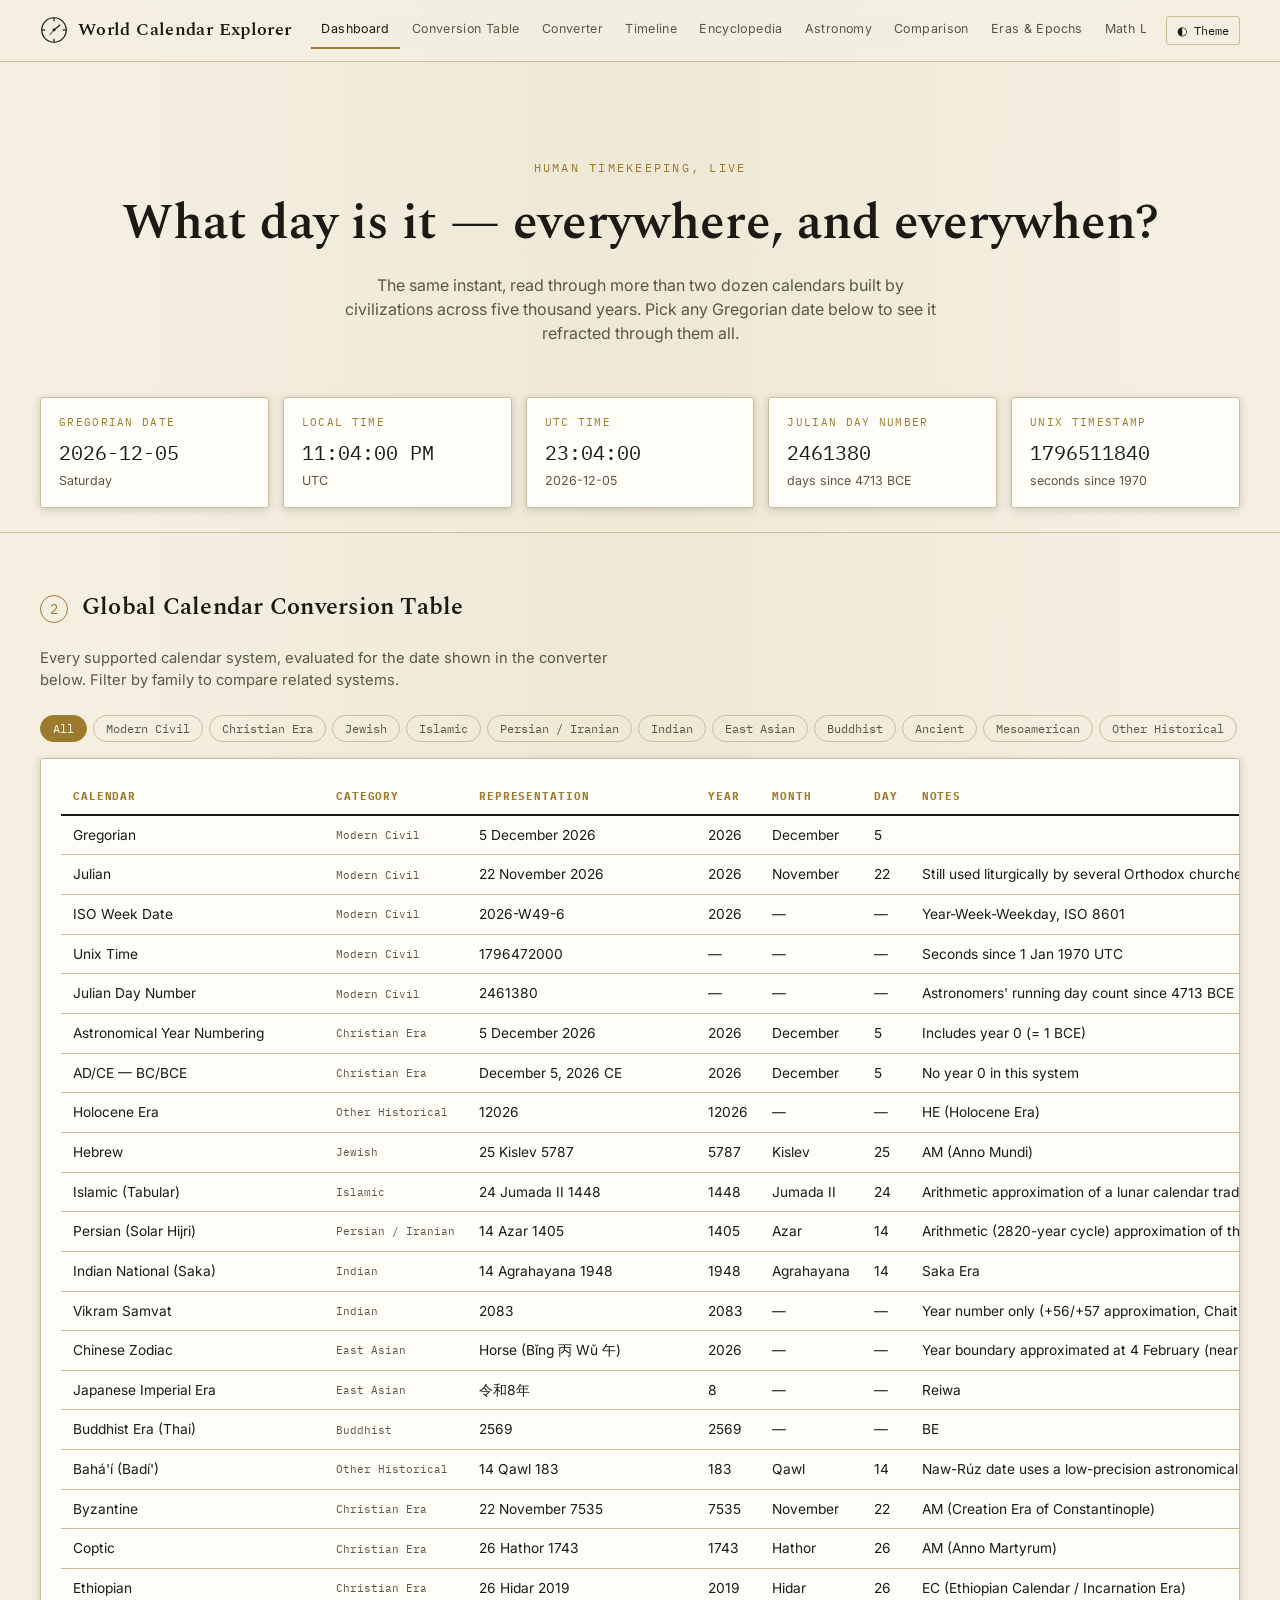
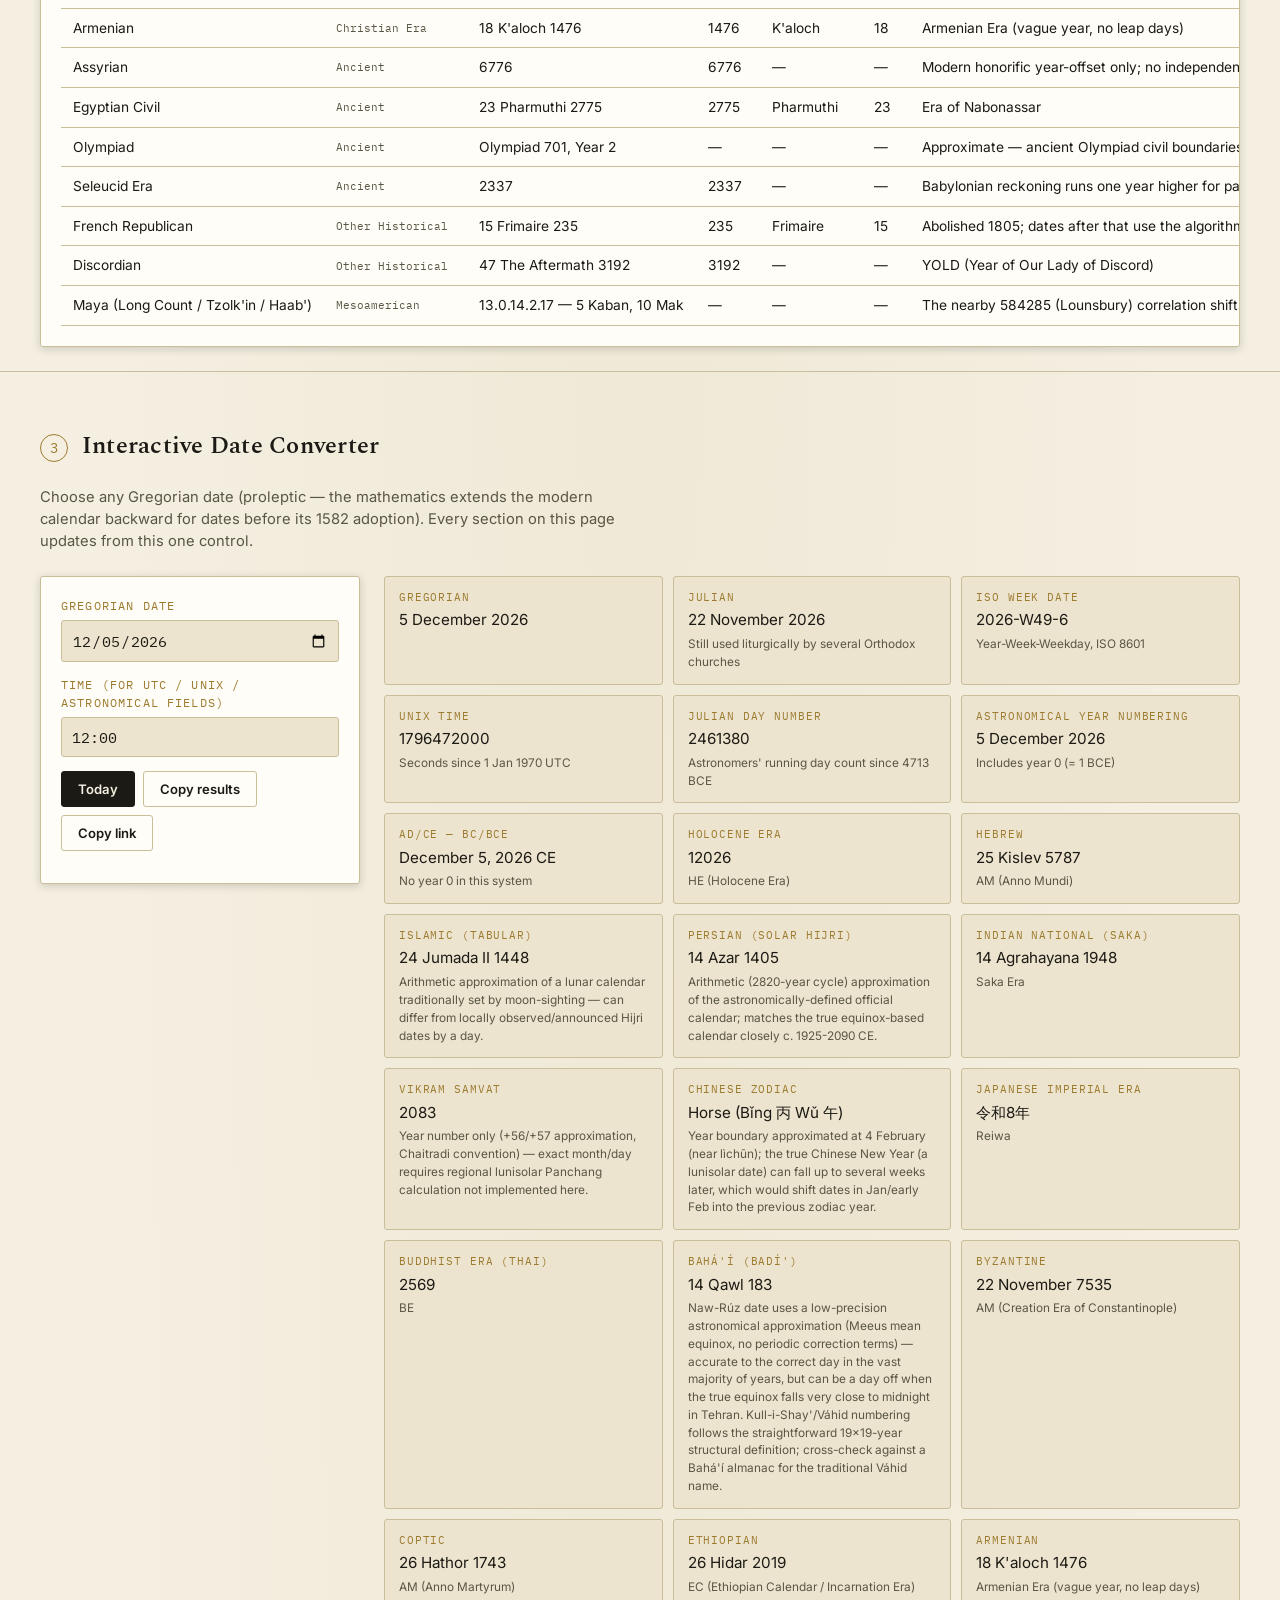
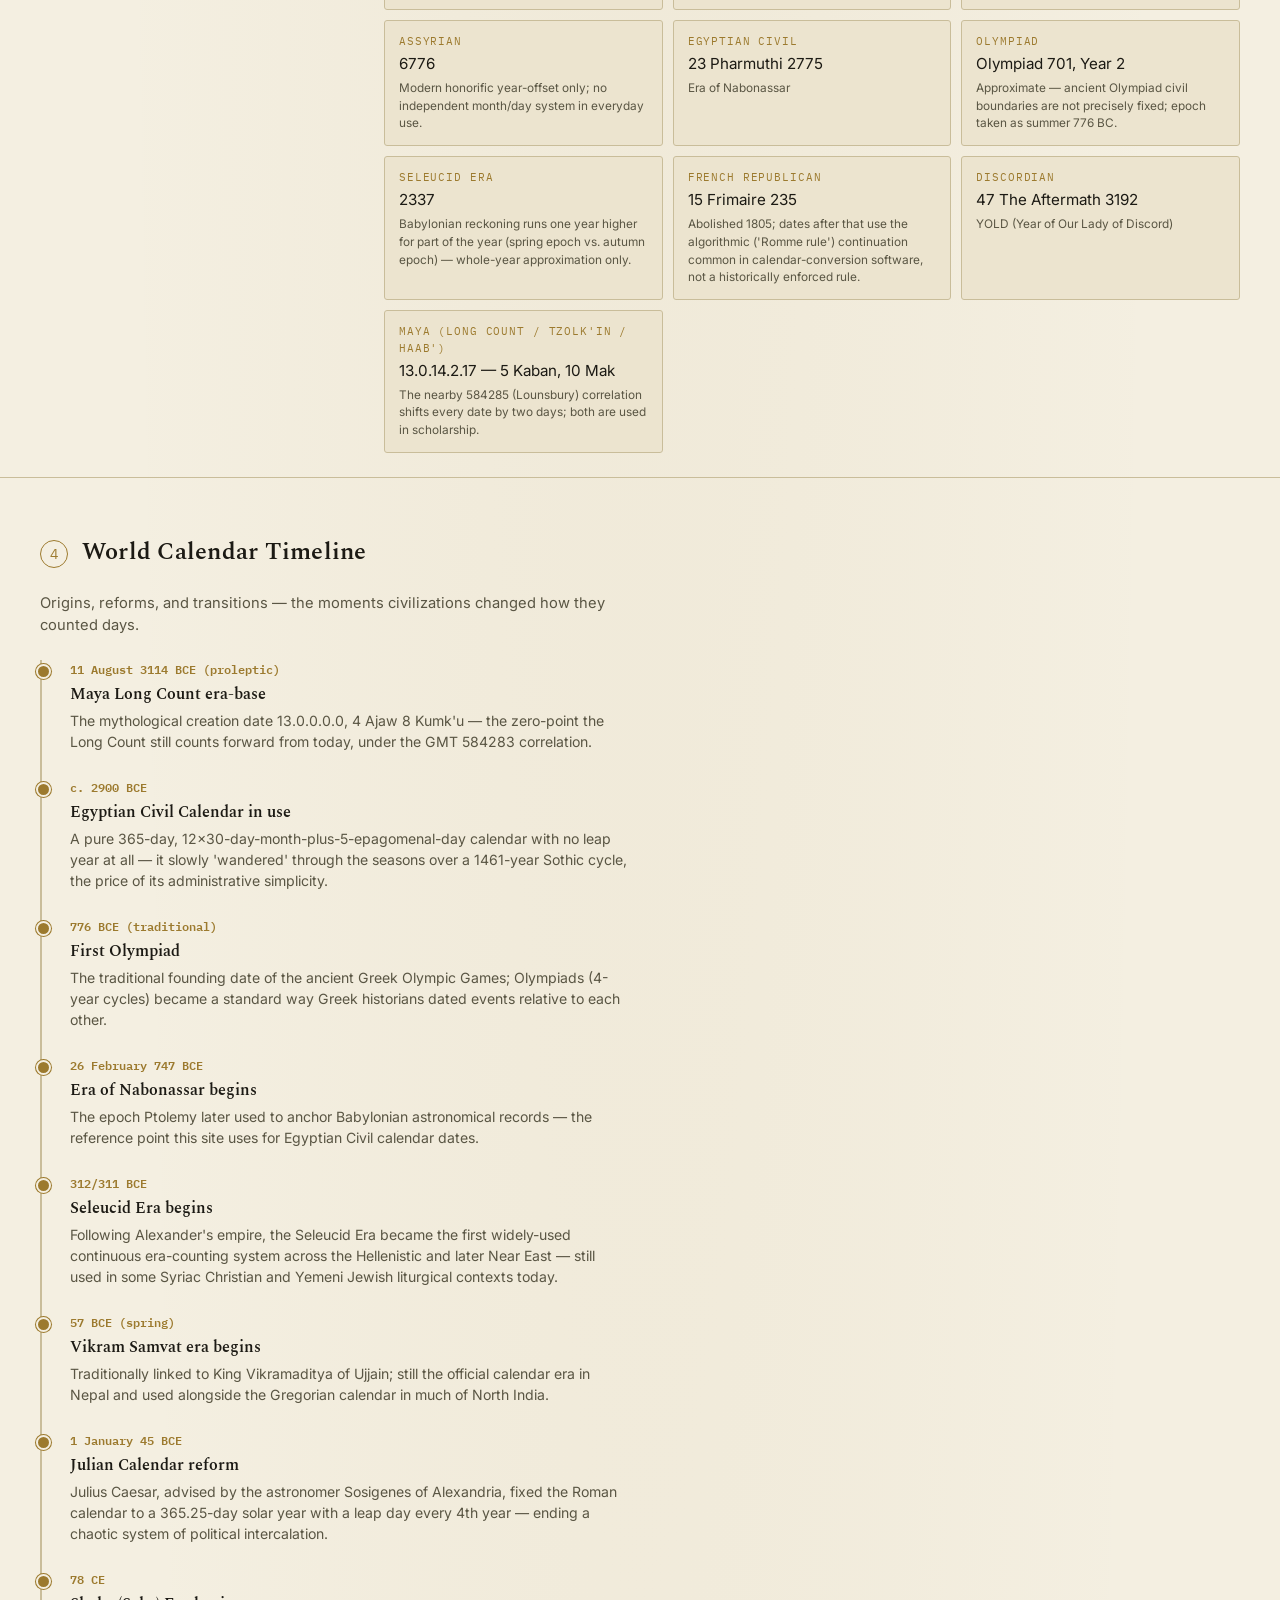
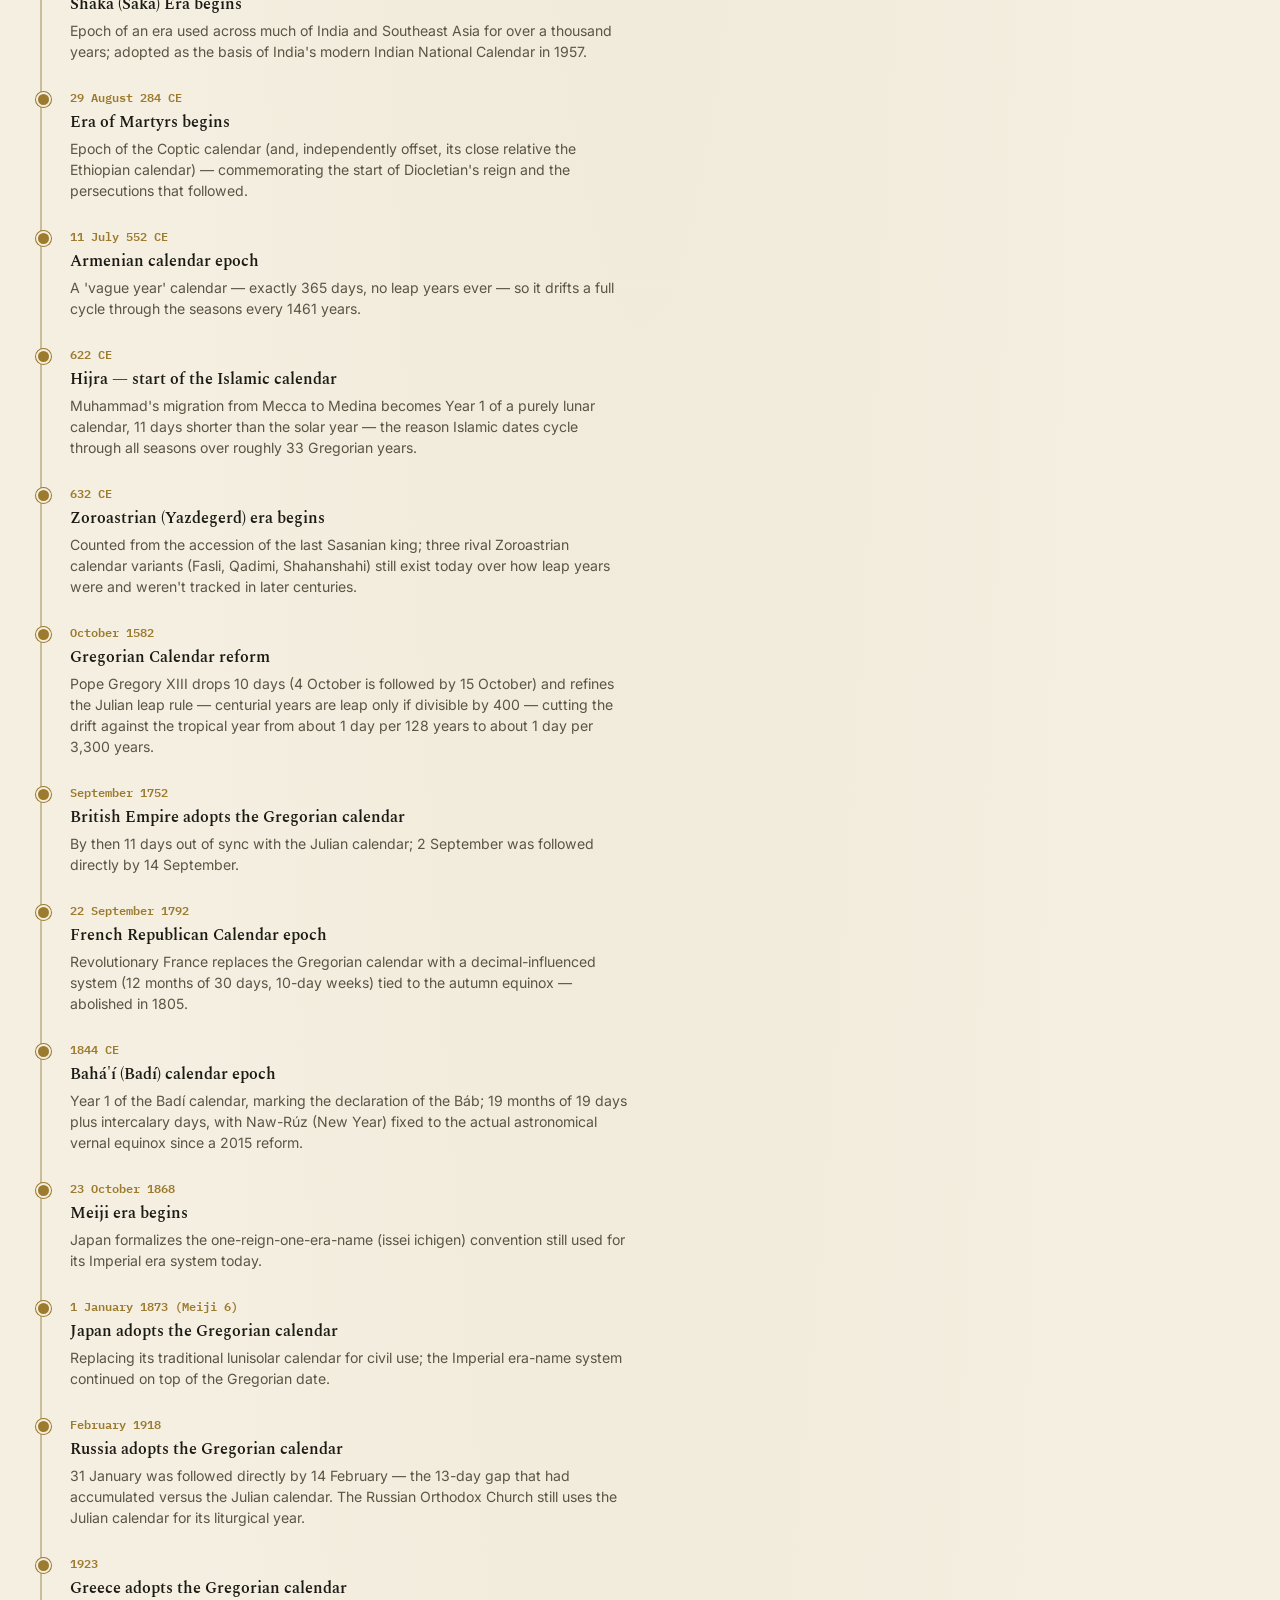
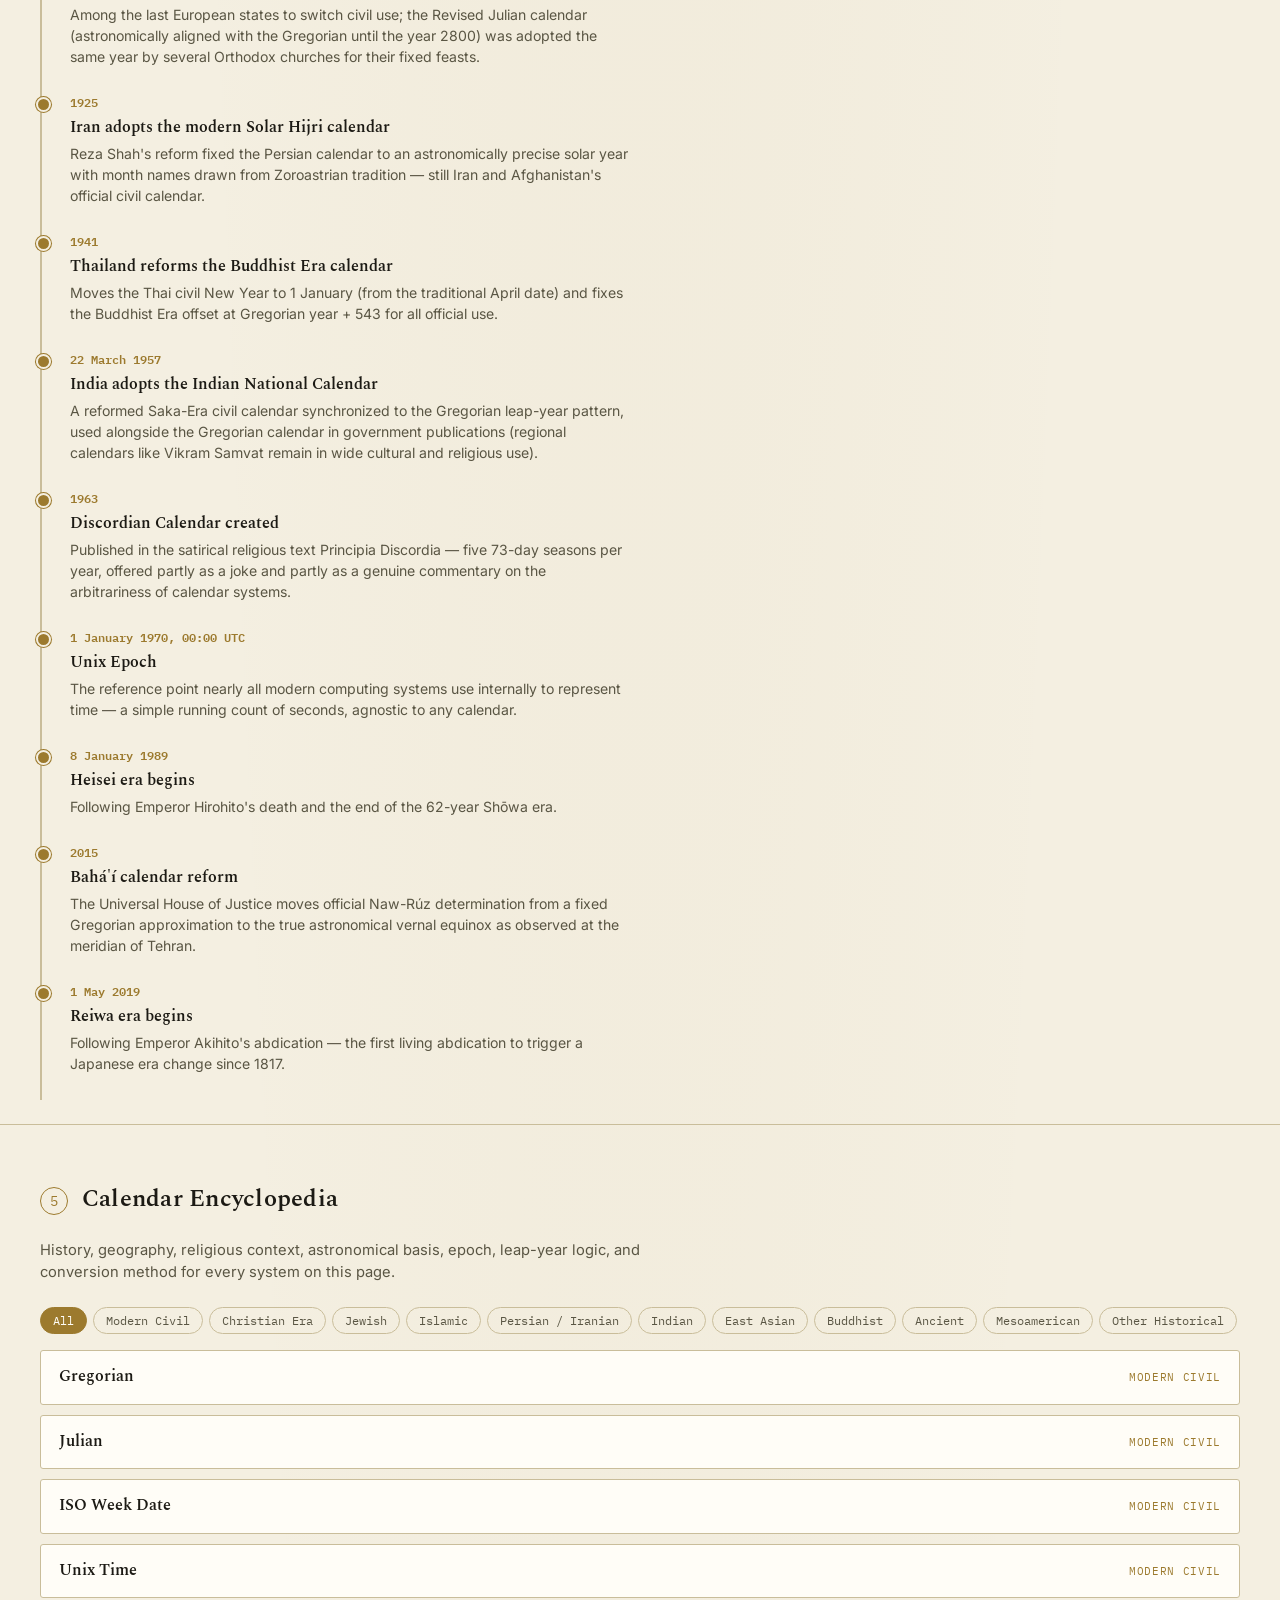
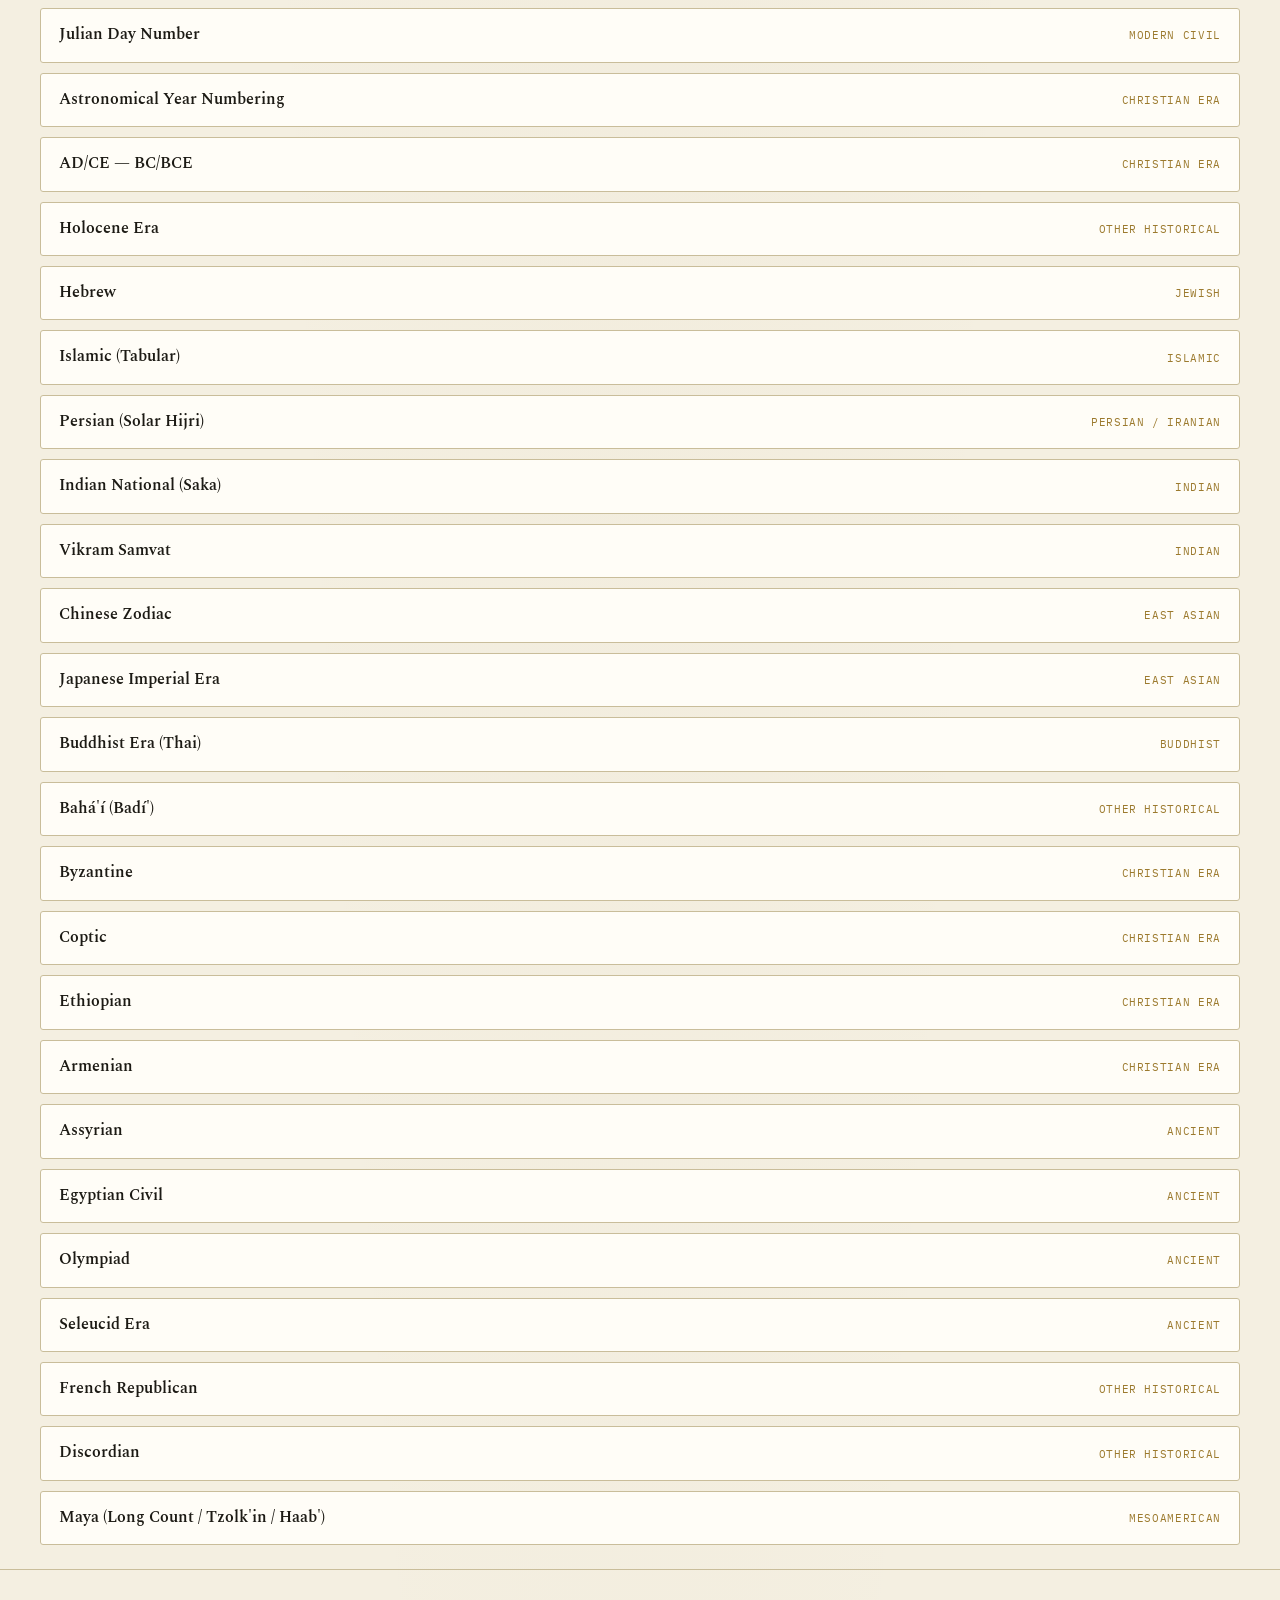
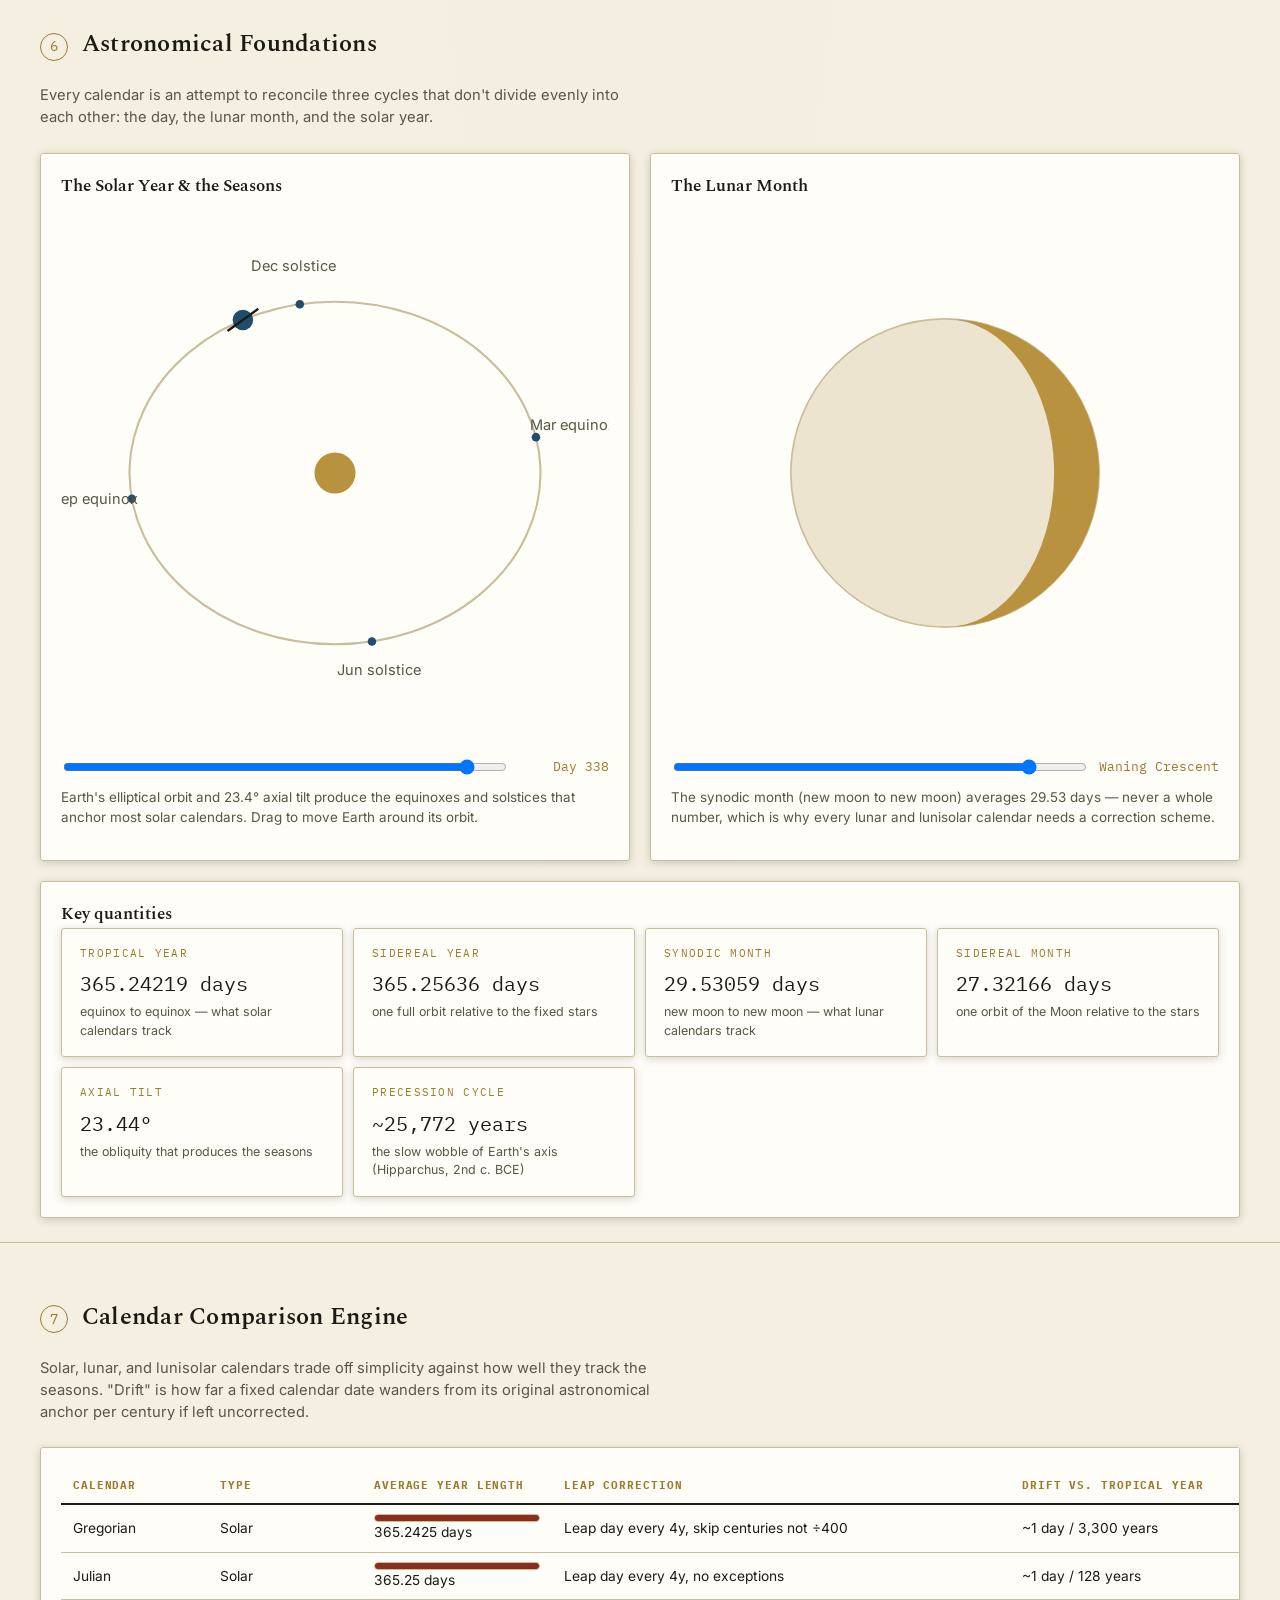
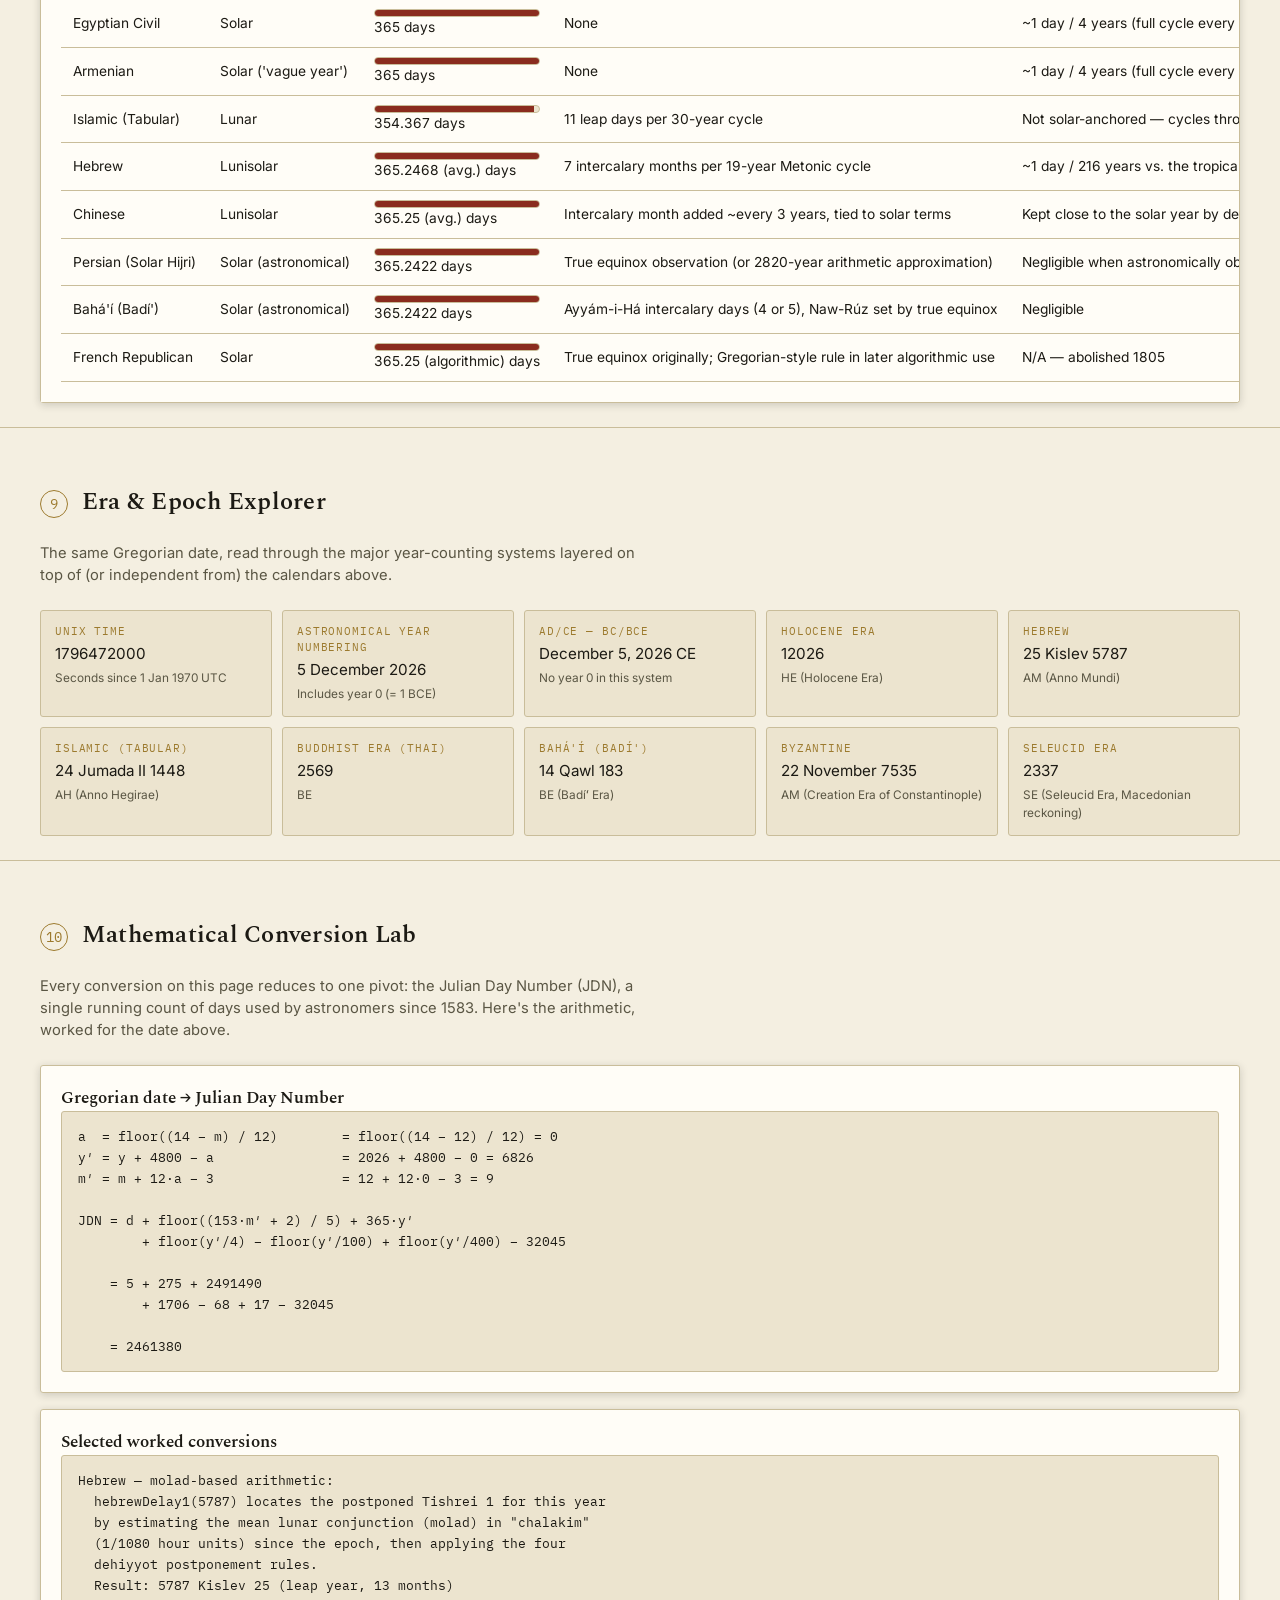
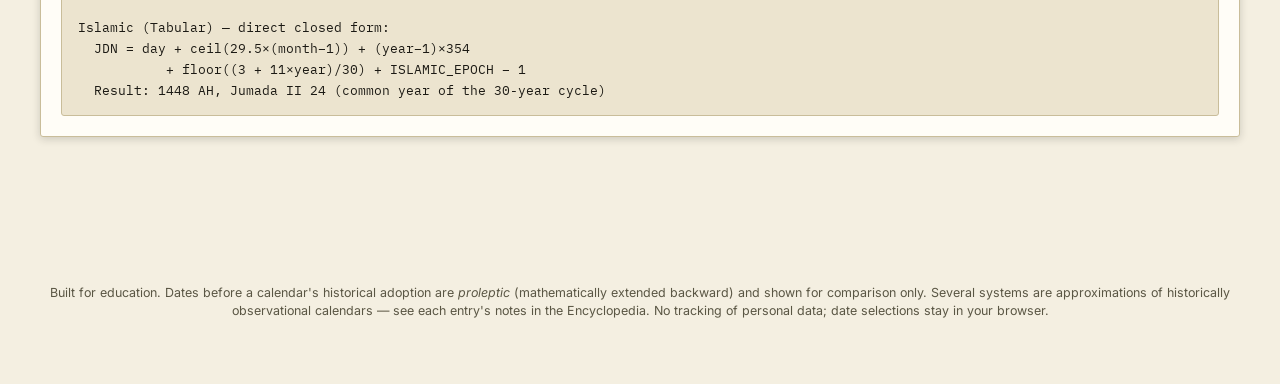
==== index.html @ ddfb177f "World Calendar Explorer: 28 calendars, real conversion math Interactive educational site converting " ====
<!DOCTYPE html>
<html lang="en">
<head>
<meta charset="UTF-8">
<meta name="viewport" content="width=device-width, initial-scale=1.0">
<title>World Calendar Explorer</title>
<meta name="description" content="An interactive museum of human timekeeping — convert any Gregorian date into dozens of historically documented calendar systems, explore their astronomical foundations, and see how civilizations have measured time.">
<link rel="preconnect" href="https://fonts.googleapis.com">
<link rel="preconnect" href="https://fonts.gstatic.com" crossorigin>
<link href="https://fonts.googleapis.com/css2?family=IBM+Plex+Mono:wght@400;500;600&family=Inter:wght@400;500;600&family=Spectral:wght@500;600;700&display=swap" rel="stylesheet">
<link rel="stylesheet" href="style.css">
<script defer src="https://static.cloudflareinsights.com/beacon.min.js" data-cf-beacon='{"token": "bba4e16a7d9b4d9985eda0cda2624e60"}'></script>
</head>
<body>

<div class="topbar">
  <div class="topbar-inner">
    <a href="#dashboard" class="brand">
      <svg class="glyph" viewBox="0 0 32 32" aria-hidden="true">
        <circle cx="16" cy="16" r="14" fill="none" stroke="currentColor" stroke-width="1.4"/>
        <circle cx="16" cy="16" r="1.6" fill="currentColor"/>
        <line x1="16" y1="2" x2="16" y2="6" stroke="currentColor" stroke-width="1.4"/>
        <line x1="16" y1="26" x2="16" y2="30" stroke="currentColor" stroke-width="1.4"/>
        <line x1="2" y1="16" x2="6" y2="16" stroke="currentColor" stroke-width="1.4"/>
        <line x1="26" y1="16" x2="30" y2="16" stroke="currentColor" stroke-width="1.4"/>
        <path d="M16 16 L23 10" stroke="currentColor" stroke-width="1.4"/>
        <path d="M16 16 L11 22" stroke="currentColor" stroke-width="1"/>
      </svg>
      World Calendar Explorer
    </a>
    <nav class="section-nav" id="sectionNav">
      <a href="#dashboard">Dashboard</a>
      <a href="#table">Conversion Table</a>
      <a href="#converter">Converter</a>
      <a href="#timeline">Timeline</a>
      <a href="#encyclopedia">Encyclopedia</a>
      <a href="#astronomy">Astronomy</a>
      <a href="#comparison">Comparison</a>
      <a href="#eras">Eras &amp; Epochs</a>
      <a href="#mathlab">Math Lab</a>
    </nav>
    <button class="theme-toggle" id="themeToggle" type="button" aria-label="Toggle dark/light theme">◐ Theme</button>
  </div>
</div>

<main>

  <!-- 1. DASHBOARD -->
  <section id="dashboard">
    <div class="wrap">
      <div class="hero">
        <div class="eyebrow">Human Timekeeping, Live</div>
        <h1>What day is it — everywhere, and everywhen?</h1>
        <p>The same instant, read through more than two dozen calendars built by civilizations across five thousand years. Pick any Gregorian date below to see it refracted through them all.</p>
      </div>
      <div class="dash-grid" id="dashGrid"></div>
    </div>
  </section>

  <!-- 2. GLOBAL CONVERSION TABLE -->
  <section id="table">
    <div class="wrap">
      <div class="section-head"><span class="section-num">2</span><h2>Global Calendar Conversion Table</h2></div>
      <p class="section-sub">Every supported calendar system, evaluated for the date shown in the converter below. Filter by family to compare related systems.</p>
      <div class="chip-row" id="tableFilters"></div>
      <div class="panel table-scroll">
        <table class="calendar-table" id="conversionTable">
          <thead>
            <tr><th>Calendar</th><th>Category</th><th>Representation</th><th>Year</th><th>Month</th><th>Day</th><th>Notes</th></tr>
          </thead>
          <tbody></tbody>
        </table>
      </div>
    </div>
  </section>

  <!-- 3. INTERACTIVE CONVERTER -->
  <section id="converter">
    <div class="wrap">
      <div class="section-head"><span class="section-num">3</span><h2>Interactive Date Converter</h2></div>
      <p class="section-sub">Choose any Gregorian date (proleptic — the mathematics extends the modern calendar backward for dates before its 1582 adoption). Every section on this page updates from this one control.</p>
      <div class="converter">
        <div class="converter-input panel">
          <label for="dateInput">Gregorian date</label>
          <input type="date" id="dateInput">
          <label for="timeInput">Time (for UTC / Unix / astronomical fields)</label>
          <input type="text" id="timeInput" placeholder="HH:MM" value="12:00">
          <div class="btn-row">
            <button class="btn" id="todayBtn" type="button">Today</button>
            <button class="btn secondary" id="copyBtn" type="button">Copy results</button>
            <button class="btn secondary" id="shareBtn" type="button">Copy link</button>
          </div>
          <p class="small" id="copyStatus" aria-live="polite"></p>
        </div>
        <div class="result-grid" id="converterResults"></div>
      </div>
    </div>
  </section>

  <!-- 4. TIMELINE -->
  <section id="timeline">
    <div class="wrap">
      <div class="section-head"><span class="section-num">4</span><h2>World Calendar Timeline</h2></div>
      <p class="section-sub">Origins, reforms, and transitions — the moments civilizations changed how they counted days.</p>
      <div class="timeline" id="timelineList"></div>
    </div>
  </section>

  <!-- 5. ENCYCLOPEDIA -->
  <section id="encyclopedia">
    <div class="wrap">
      <div class="section-head"><span class="section-num">5</span><h2>Calendar Encyclopedia</h2></div>
      <p class="section-sub">History, geography, religious context, astronomical basis, epoch, leap-year logic, and conversion method for every system on this page.</p>
      <div class="chip-row" id="encycloFilters"></div>
      <div class="encyclopedia-list" id="encyclopediaList"></div>
    </div>
  </section>

  <!-- 6. ASTRONOMICAL FOUNDATIONS -->
  <section id="astronomy">
    <div class="wrap">
      <div class="section-head"><span class="section-num">6</span><h2>Astronomical Foundations</h2></div>
      <p class="section-sub">Every calendar is an attempt to reconcile three cycles that don't divide evenly into each other: the day, the lunar month, and the solar year.</p>
      <div class="astro-grid">
        <div class="astro-card panel">
          <h3>The Solar Year &amp; the Seasons</h3>
          <svg id="solarDiagram" viewBox="0 0 320 320"></svg>
          <div class="astro-controls">
            <input type="range" id="solarSlider" min="0" max="365" value="0">
            <span class="astro-readout" id="solarReadout">Day 0</span>
          </div>
          <p class="astro-caption">Earth's elliptical orbit and 23.4° axial tilt produce the equinoxes and solstices that anchor most solar calendars. Drag to move Earth around its orbit.</p>
        </div>
        <div class="astro-card panel">
          <h3>The Lunar Month</h3>
          <svg id="lunarDiagram" viewBox="0 0 320 320"></svg>
          <div class="astro-controls">
            <input type="range" id="lunarSlider" min="0" max="29.53" step="0.1" value="0">
            <span class="astro-readout" id="lunarReadout">Day 0.0</span>
          </div>
          <p class="astro-caption">The synodic month (new moon to new moon) averages 29.53 days — never a whole number, which is why every lunar and lunisolar calendar needs a correction scheme.</p>
        </div>
      </div>
      <div class="panel" style="margin-top:20px">
        <h3>Key quantities</h3>
        <div class="result-grid" id="astroFacts"></div>
      </div>
    </div>
  </section>

  <!-- 7. COMPARISON ENGINE -->
  <section id="comparison">
    <div class="wrap">
      <div class="section-head"><span class="section-num">7</span><h2>Calendar Comparison Engine</h2></div>
      <p class="section-sub">Solar, lunar, and lunisolar calendars trade off simplicity against how well they track the seasons. "Drift" is how far a fixed calendar date wanders from its original astronomical anchor per century if left uncorrected.</p>
      <div class="panel table-scroll">
        <table class="calendar-table" id="comparisonTable">
          <thead><tr><th>Calendar</th><th>Type</th><th>Average year length</th><th>Leap correction</th><th>Drift vs. tropical year</th></tr></thead>
          <tbody></tbody>
        </table>
      </div>
    </div>
  </section>

  <!-- 9. ERA / EPOCH EXPLORER -->
  <section id="eras">
    <div class="wrap">
      <div class="section-head"><span class="section-num">9</span><h2>Era &amp; Epoch Explorer</h2></div>
      <p class="section-sub">The same Gregorian date, read through the major year-counting systems layered on top of (or independent from) the calendars above.</p>
      <div class="result-grid" id="eraResults"></div>
    </div>
  </section>

  <!-- 10. MATH LAB -->
  <section id="mathlab">
    <div class="wrap">
      <div class="section-head"><span class="section-num">10</span><h2>Mathematical Conversion Lab</h2></div>
      <p class="section-sub">Every conversion on this page reduces to one pivot: the Julian Day Number (JDN), a single running count of days used by astronomers since 1583. Here's the arithmetic, worked for the date above.</p>
      <div class="panel">
        <h3>Gregorian date → Julian Day Number</h3>
        <div class="formula-block" id="jdnFormula"></div>
      </div>
      <div class="panel" style="margin-top:16px">
        <h3>Selected worked conversions</h3>
        <div class="formula-block" id="workedFormulas"></div>
      </div>
    </div>
  </section>

</main>

<footer>
  <p>Built for education. Dates before a calendar's historical adoption are <em>proleptic</em> (mathematically extended backward) and shown for comparison only. Several systems are approximations of historically observational calendars — see each entry's notes in the Encyclopedia. No tracking of personal data; date selections stay in your browser.</p>
</footer>

<script src="js/core.js"></script>
<script src="js/calendars/ancient.js"></script>
<script src="js/calendars/asian.js"></script>
<script src="js/calendars/abrahamic.js"></script>
<script src="js/calendars/maya.js"></script>
<script src="js/data/encyclopedia.js"></script>
<script src="js/data/timeline.js"></script>
<script src="js/registry.js"></script>
<script src="js/astronomy.js"></script>
<script src="js/app.js"></script>
</body>
</html>
---- style.css ----
/* ============================================================
   World Calendar Explorer — design system.
   Reference: observatory instruments, antique scientific atlases,
   mechanical clocks, NASA/Smithsonian exhibit design. Two themes:
   "Observatory" (dark) and "Atlas" (light parchment).
   ============================================================ */
:root {
  --ink: #1c1a14;
  --ink-dim: #5a5644;
  --paper: #f4efe1;
  --paper-alt: #ece4cf;
  --panel: #fffdf7;
  --line: #c9bd9a;
  --line-strong: #1c1a14;
  --brass: #9c7a2e;
  --brass-bright: #b8923f;
  --accent: #8a2c1e;
  --accent-2: #1f4d6b;
  --good: #3a6b35;
  --shadow: rgba(28, 26, 20, 0.18);

  --font-display: "Spectral", Georgia, serif;
  --font-body: "Inter", -apple-system, sans-serif;
  --font-mono: "IBM Plex Mono", monospace;

  --radius: 3px;
  --max-width: 1240px;
}

:root[data-theme="dark"] {
  --ink: #ece4cf;
  --ink-dim: #a99f80;
  --paper: #14171f;
  --paper-alt: #1b1f29;
  --panel: #1a1e27;
  --line: #333a49;
  --line-strong: #ece4cf;
  --brass: #c9a24b;
  --brass-bright: #e6c878;
  --accent: #d16a52;
  --accent-2: #6fa8c9;
  --good: #7bbf72;
  --shadow: rgba(0, 0, 0, 0.5);
}

@media (prefers-color-scheme: dark) {
  :root:not([data-theme="light"]) {
    --ink: #ece4cf;
    --ink-dim: #a99f80;
    --paper: #14171f;
    --paper-alt: #1b1f29;
    --panel: #1a1e27;
    --line: #333a49;
    --line-strong: #ece4cf;
    --brass: #c9a24b;
    --brass-bright: #e6c878;
    --accent: #d16a52;
    --accent-2: #6fa8c9;
    --good: #7bbf72;
    --shadow: rgba(0, 0, 0, 0.5);
  }
}

* { box-sizing: border-box; }

html { scroll-behavior: smooth; }

body {
  margin: 0;
  background: var(--paper);
  background-image:
    radial-gradient(ellipse at top, color-mix(in srgb, var(--brass) 6%, transparent), transparent 60%);
  color: var(--ink);
  font-family: var(--font-body);
  line-height: 1.5;
  transition: background 0.2s ease, color 0.2s ease;
}

.wrap {
  max-width: var(--max-width);
  margin: 0 auto;
  padding: 0 20px;
}

/* ---------- Top bar ---------- */
.topbar {
  position: sticky;
  top: 0;
  z-index: 50;
  background: color-mix(in srgb, var(--paper) 92%, transparent);
  backdrop-filter: blur(6px);
  border-bottom: 1px solid var(--line);
}

.topbar-inner {
  display: flex;
  align-items: center;
  gap: 20px;
  padding: 12px 20px;
  max-width: var(--max-width);
  margin: 0 auto;
}

.brand {
  display: flex;
  align-items: center;
  gap: 10px;
  font-family: var(--font-display);
  font-size: 1.15rem;
  font-weight: 600;
  letter-spacing: 0.02em;
  color: var(--ink);
  text-decoration: none;
  white-space: nowrap;
}

.brand .glyph {
  width: 28px;
  height: 28px;
  flex-shrink: 0;
}

.section-nav {
  display: flex;
  gap: 2px;
  overflow-x: auto;
  scrollbar-width: none;
  flex: 1;
}
.section-nav::-webkit-scrollbar { display: none; }

.section-nav a {
  color: var(--ink-dim);
  text-decoration: none;
  font-size: 0.78rem;
  letter-spacing: 0.03em;
  padding: 8px 10px;
  white-space: nowrap;
  border-bottom: 2px solid transparent;
  transition: color 0.15s ease, border-color 0.15s ease;
}
.section-nav a:hover,
.section-nav a.active {
  color: var(--ink);
  border-color: var(--brass);
}

.theme-toggle {
  background: transparent;
  border: 1px solid var(--line);
  color: var(--ink);
  border-radius: var(--radius);
  padding: 6px 10px;
  font-family: var(--font-mono);
  font-size: 0.75rem;
  cursor: pointer;
  white-space: nowrap;
}
.theme-toggle:hover { border-color: var(--brass); }

/* ---------- Sections ---------- */
main { padding-bottom: 80px; }

section {
  padding: 56px 0 24px;
  border-bottom: 1px solid var(--line);
}
section:last-child { border-bottom: none; }

.section-head {
  display: flex;
  align-items: baseline;
  gap: 14px;
  margin-bottom: 22px;
}

.section-num {
  font-family: var(--font-mono);
  font-size: 0.85rem;
  color: var(--brass);
  border: 1px solid var(--brass);
  border-radius: 50%;
  width: 28px;
  height: 28px;
  display: flex;
  align-items: center;
  justify-content: center;
  flex-shrink: 0;
}

h1, h2, h3 {
  font-family: var(--font-display);
  font-weight: 600;
  margin: 0;
  color: var(--ink);
}

h1 { font-size: 2.1rem; }
h2 { font-size: 1.5rem; letter-spacing: 0.01em; }
h3 { font-size: 1.05rem; }

.section-sub {
  color: var(--ink-dim);
  font-size: 0.92rem;
  max-width: 68ch;
  margin: 0 0 24px;
}

/* ---------- Hero / dashboard ---------- */
.hero {
  padding: 40px 0 20px;
  text-align: center;
}
.hero .eyebrow {
  font-family: var(--font-mono);
  font-size: 0.78rem;
  letter-spacing: 0.18em;
  text-transform: uppercase;
  color: var(--brass);
  margin-bottom: 10px;
}
.hero h1 { font-size: clamp(2rem, 5vw, 3.1rem); }
.hero p { color: var(--ink-dim); max-width: 60ch; margin: 12px auto 0; }

.dash-grid {
  display: grid;
  grid-template-columns: repeat(auto-fit, minmax(190px, 1fr));
  gap: 14px;
  margin-top: 32px;
}

.dash-card {
  background: var(--panel);
  border: 1px solid var(--line);
  border-radius: var(--radius);
  padding: 16px 18px;
  box-shadow: 0 2px 8px var(--shadow);
}
.dash-card .label {
  font-family: var(--font-mono);
  font-size: 0.68rem;
  letter-spacing: 0.12em;
  text-transform: uppercase;
  color: var(--brass);
  margin-bottom: 8px;
}
.dash-card .value {
  font-family: var(--font-mono);
  font-size: 1.25rem;
  color: var(--ink);
  word-break: break-word;
}
.dash-card .sub {
  font-size: 0.78rem;
  color: var(--ink-dim);
  margin-top: 4px;
}

/* ---------- Card / panel ---------- */
.panel {
  background: var(--panel);
  border: 1px solid var(--line);
  border-radius: var(--radius);
  padding: 20px;
  box-shadow: 0 2px 8px var(--shadow);
}

/* ---------- Converter ---------- */
.converter {
  display: grid;
  grid-template-columns: minmax(220px, 320px) 1fr;
  gap: 24px;
  align-items: start;
}
@media (max-width: 760px) {
  .converter { grid-template-columns: 1fr; }
}

.converter-input label {
  display: block;
  font-family: var(--font-mono);
  font-size: 0.72rem;
  letter-spacing: 0.1em;
  text-transform: uppercase;
  color: var(--brass);
  margin: 14px 0 6px;
}
.converter-input label:first-child { margin-top: 0; }

.converter-input input[type="date"],
.converter-input input[type="text"] {
  width: 100%;
  background: var(--paper-alt);
  border: 1px solid var(--line);
  border-radius: var(--radius);
  color: var(--ink);
  padding: 9px 10px;
  font-family: var(--font-mono);
  font-size: 0.95rem;
}

.btn {
  background: var(--ink);
  color: var(--paper);
  border: 1px solid var(--ink);
  border-radius: var(--radius);
  padding: 9px 16px;
  font-family: var(--font-body);
  font-weight: 600;
  font-size: 0.82rem;
  cursor: pointer;
  transition: opacity 0.15s ease;
}
.btn:hover { opacity: 0.82; }
.btn.secondary {
  background: transparent;
  color: var(--ink);
  border-color: var(--line);
}
.btn-row { display: flex; gap: 8px; margin-top: 14px; flex-wrap: wrap; }

.result-grid {
  display: grid;
  grid-template-columns: repeat(auto-fill, minmax(230px, 1fr));
  gap: 10px;
}
.result-card {
  border: 1px solid var(--line);
  border-radius: var(--radius);
  padding: 12px 14px;
  background: var(--paper-alt);
}
.result-card .cal-name {
  font-family: var(--font-mono);
  font-size: 0.68rem;
  letter-spacing: 0.08em;
  text-transform: uppercase;
  color: var(--brass);
}
.result-card .cal-value {
  font-size: 0.95rem;
  margin-top: 4px;
  color: var(--ink);
}
.result-card .cal-note {
  font-size: 0.74rem;
  color: var(--ink-dim);
  margin-top: 4px;
}

/* ---------- Table ---------- */
.table-scroll { overflow-x: auto; }
table.calendar-table {
  width: 100%;
  border-collapse: collapse;
  font-size: 0.86rem;
}
table.calendar-table caption { display: none; }
table.calendar-table th,
table.calendar-table td {
  text-align: left;
  padding: 9px 12px;
  border-bottom: 1px solid var(--line);
  white-space: nowrap;
}
table.calendar-table th {
  font-family: var(--font-mono);
  font-size: 0.7rem;
  letter-spacing: 0.08em;
  text-transform: uppercase;
  color: var(--brass);
  border-bottom: 2px solid var(--line-strong);
  position: sticky;
  top: 0;
  background: var(--panel);
}
table.calendar-table tbody tr:hover { background: var(--paper-alt); }
table.calendar-table td.category {
  font-family: var(--font-mono);
  font-size: 0.68rem;
  color: var(--ink-dim);
}

/* ---------- Filter chips ---------- */
.chip-row { display: flex; gap: 6px; flex-wrap: wrap; margin-bottom: 16px; }
.chip {
  border: 1px solid var(--line);
  border-radius: 999px;
  padding: 5px 12px;
  font-size: 0.74rem;
  font-family: var(--font-mono);
  cursor: pointer;
  color: var(--ink-dim);
  background: transparent;
}
.chip.active { background: var(--brass); border-color: var(--brass); color: var(--panel); }

/* ---------- Encyclopedia ---------- */
.encyclopedia-list {
  display: grid;
  gap: 10px;
}
.encyclo-entry {
  border: 1px solid var(--line);
  border-radius: var(--radius);
  background: var(--panel);
}
.encyclo-entry summary {
  cursor: pointer;
  padding: 14px 18px;
  font-family: var(--font-display);
  font-weight: 600;
  font-size: 1.02rem;
  list-style: none;
  display: flex;
  justify-content: space-between;
  align-items: center;
  gap: 12px;
}
.encyclo-entry summary::-webkit-details-marker { display: none; }
.encyclo-entry summary .tag {
  font-family: var(--font-mono);
  font-size: 0.68rem;
  color: var(--brass);
  text-transform: uppercase;
  letter-spacing: 0.06em;
  font-weight: 400;
}
.encyclo-body {
  padding: 0 18px 18px;
  display: grid;
  gap: 10px;
}
.encyclo-body dl {
  display: grid;
  grid-template-columns: 140px 1fr;
  gap: 6px 14px;
  margin: 0;
  font-size: 0.88rem;
}
.encyclo-body dt {
  font-family: var(--font-mono);
  font-size: 0.72rem;
  color: var(--brass);
  text-transform: uppercase;
  letter-spacing: 0.05em;
}
.encyclo-body dd { margin: 0; color: var(--ink); }
.encyclo-body p { margin: 0; font-size: 0.9rem; }

/* ---------- Timeline ---------- */
.timeline {
  position: relative;
  padding-left: 28px;
  border-left: 2px solid var(--line);
}
.timeline-item {
  position: relative;
  padding-bottom: 26px;
}
.timeline-item::before {
  content: "";
  position: absolute;
  left: -34px;
  top: 4px;
  width: 11px;
  height: 11px;
  border-radius: 50%;
  background: var(--brass);
  border: 2px solid var(--paper);
  box-shadow: 0 0 0 1px var(--brass);
}
.timeline-item .t-year {
  font-family: var(--font-mono);
  font-size: 0.78rem;
  color: var(--brass);
  font-weight: 600;
}
.timeline-item h3 { margin: 3px 0 4px; font-size: 1rem; }
.timeline-item p { margin: 0; font-size: 0.88rem; color: var(--ink-dim); max-width: 62ch; }

/* ---------- Astronomy diagrams ---------- */
.astro-grid {
  display: grid;
  grid-template-columns: repeat(auto-fit, minmax(300px, 1fr));
  gap: 20px;
}
.astro-card svg { width: 100%; height: auto; display: block; }
.astro-card .astro-caption {
  font-size: 0.84rem;
  color: var(--ink-dim);
  margin-top: 10px;
}
.astro-controls { display: flex; align-items: center; gap: 10px; margin-top: 10px; }
.astro-controls input[type="range"] { flex: 1; }
.astro-readout { font-family: var(--font-mono); font-size: 0.8rem; color: var(--brass); min-width: 90px; text-align: right; }

/* ---------- Comparison ---------- */
.compare-table td.bar-cell { min-width: 160px; }
.bar-track {
  height: 8px;
  background: var(--paper-alt);
  border: 1px solid var(--line);
  border-radius: 4px;
  overflow: hidden;
}
.bar-fill { height: 100%; background: var(--accent); }

/* ---------- Math lab ---------- */
.formula-block {
  font-family: var(--font-mono);
  font-size: 0.82rem;
  background: var(--paper-alt);
  border: 1px solid var(--line);
  border-radius: var(--radius);
  padding: 14px 16px;
  overflow-x: auto;
  white-space: pre;
  line-height: 1.6;
}

/* ---------- Footer ---------- */
footer {
  text-align: center;
  padding: 30px 20px 50px;
  color: var(--ink-dim);
  font-size: 0.78rem;
}
footer a { color: var(--brass); }

/* ---------- misc ---------- */
.note {
  font-size: 0.82rem;
  color: var(--ink-dim);
  border-left: 2px solid var(--brass);
  padding-left: 10px;
  margin: 12px 0;
}
.small { font-size: 0.78rem; color: var(--ink-dim); }
a { color: var(--accent-2); }

@media (max-width: 640px) {
  .topbar-inner { flex-wrap: wrap; }
  section { padding-top: 40px; }
}
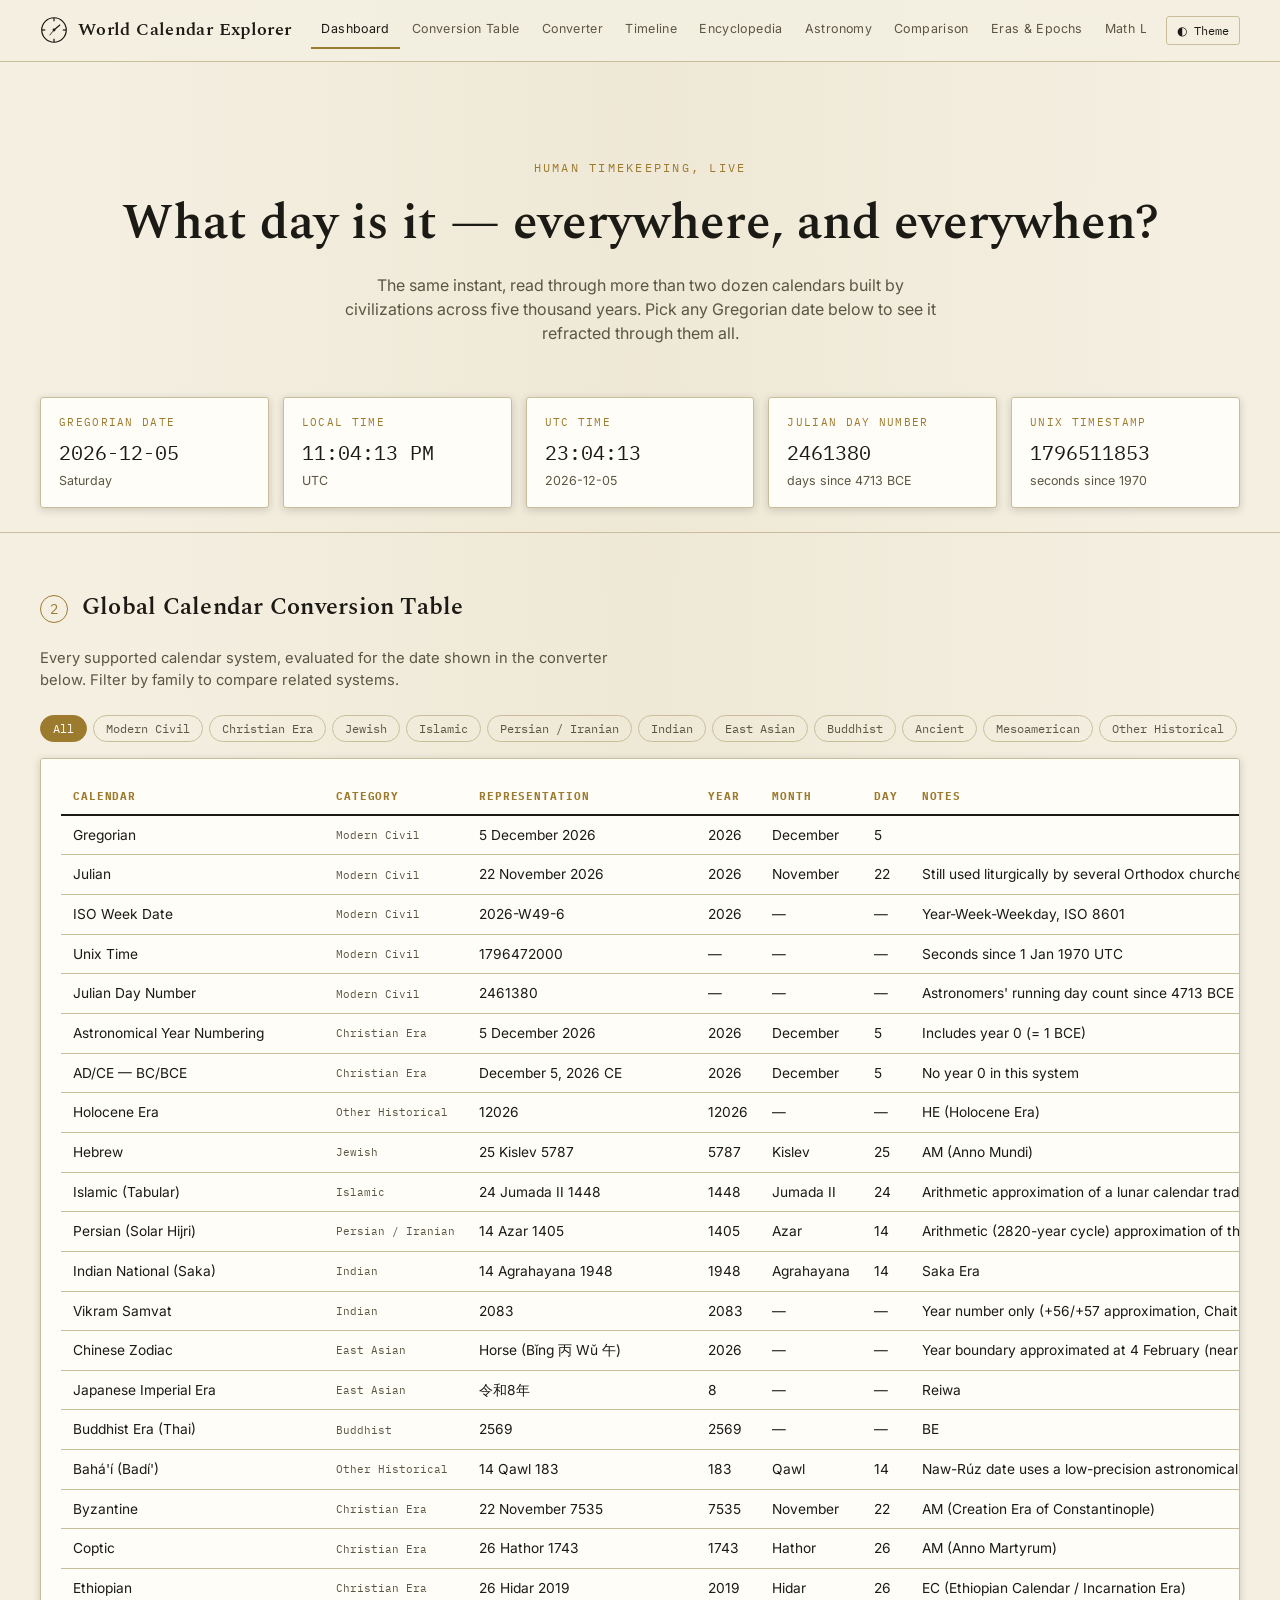
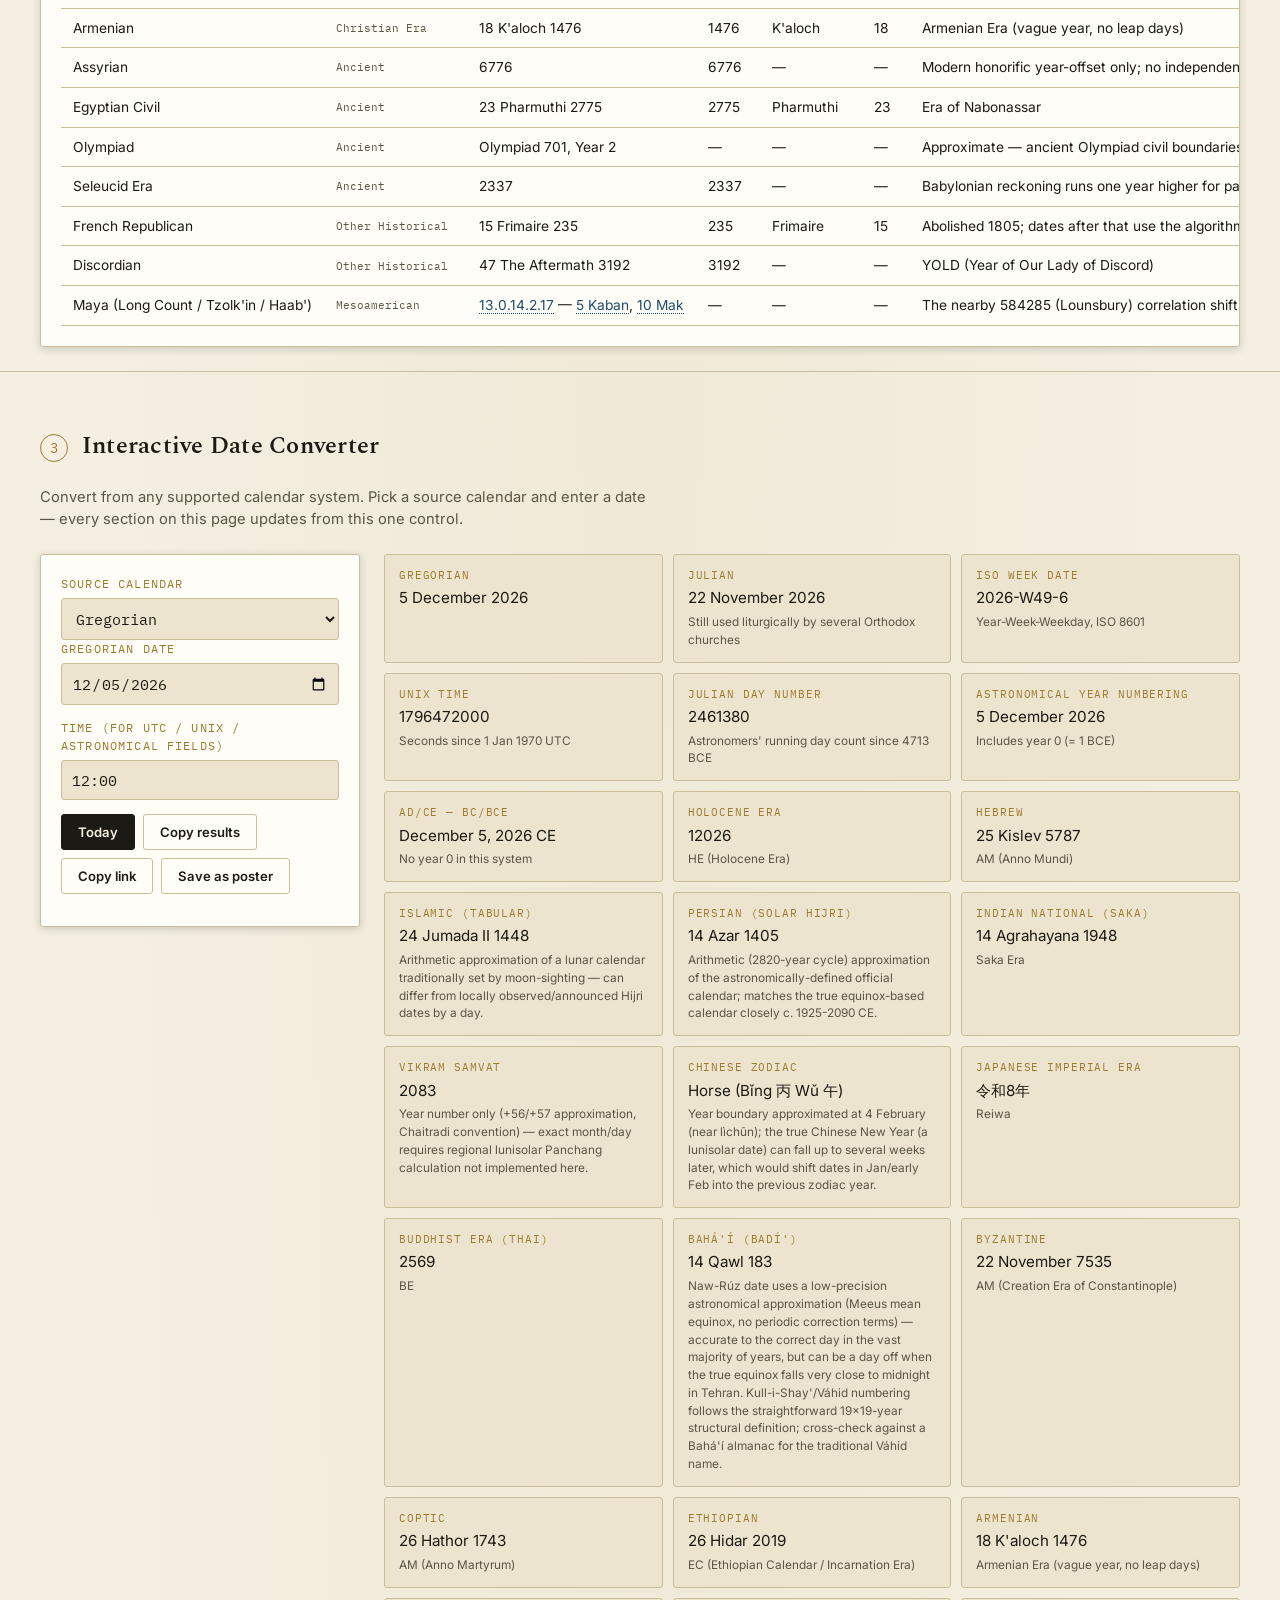
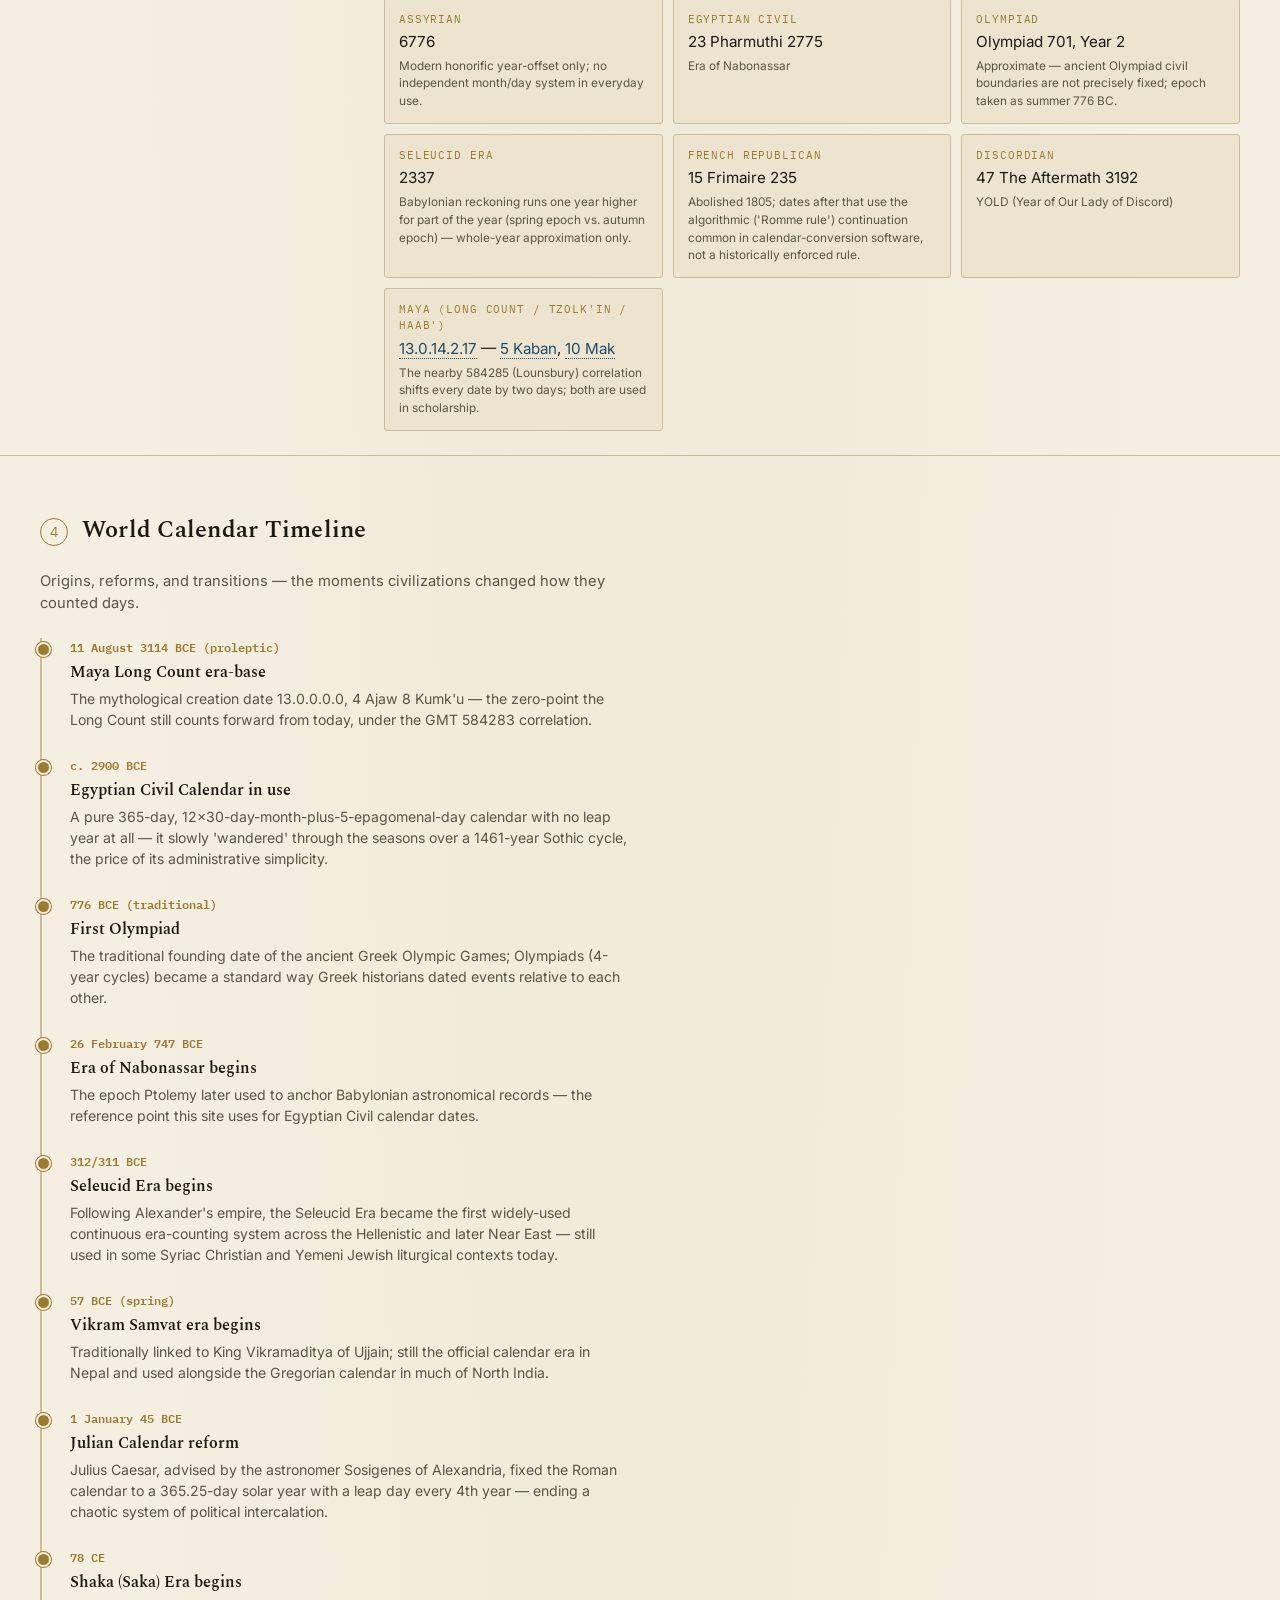
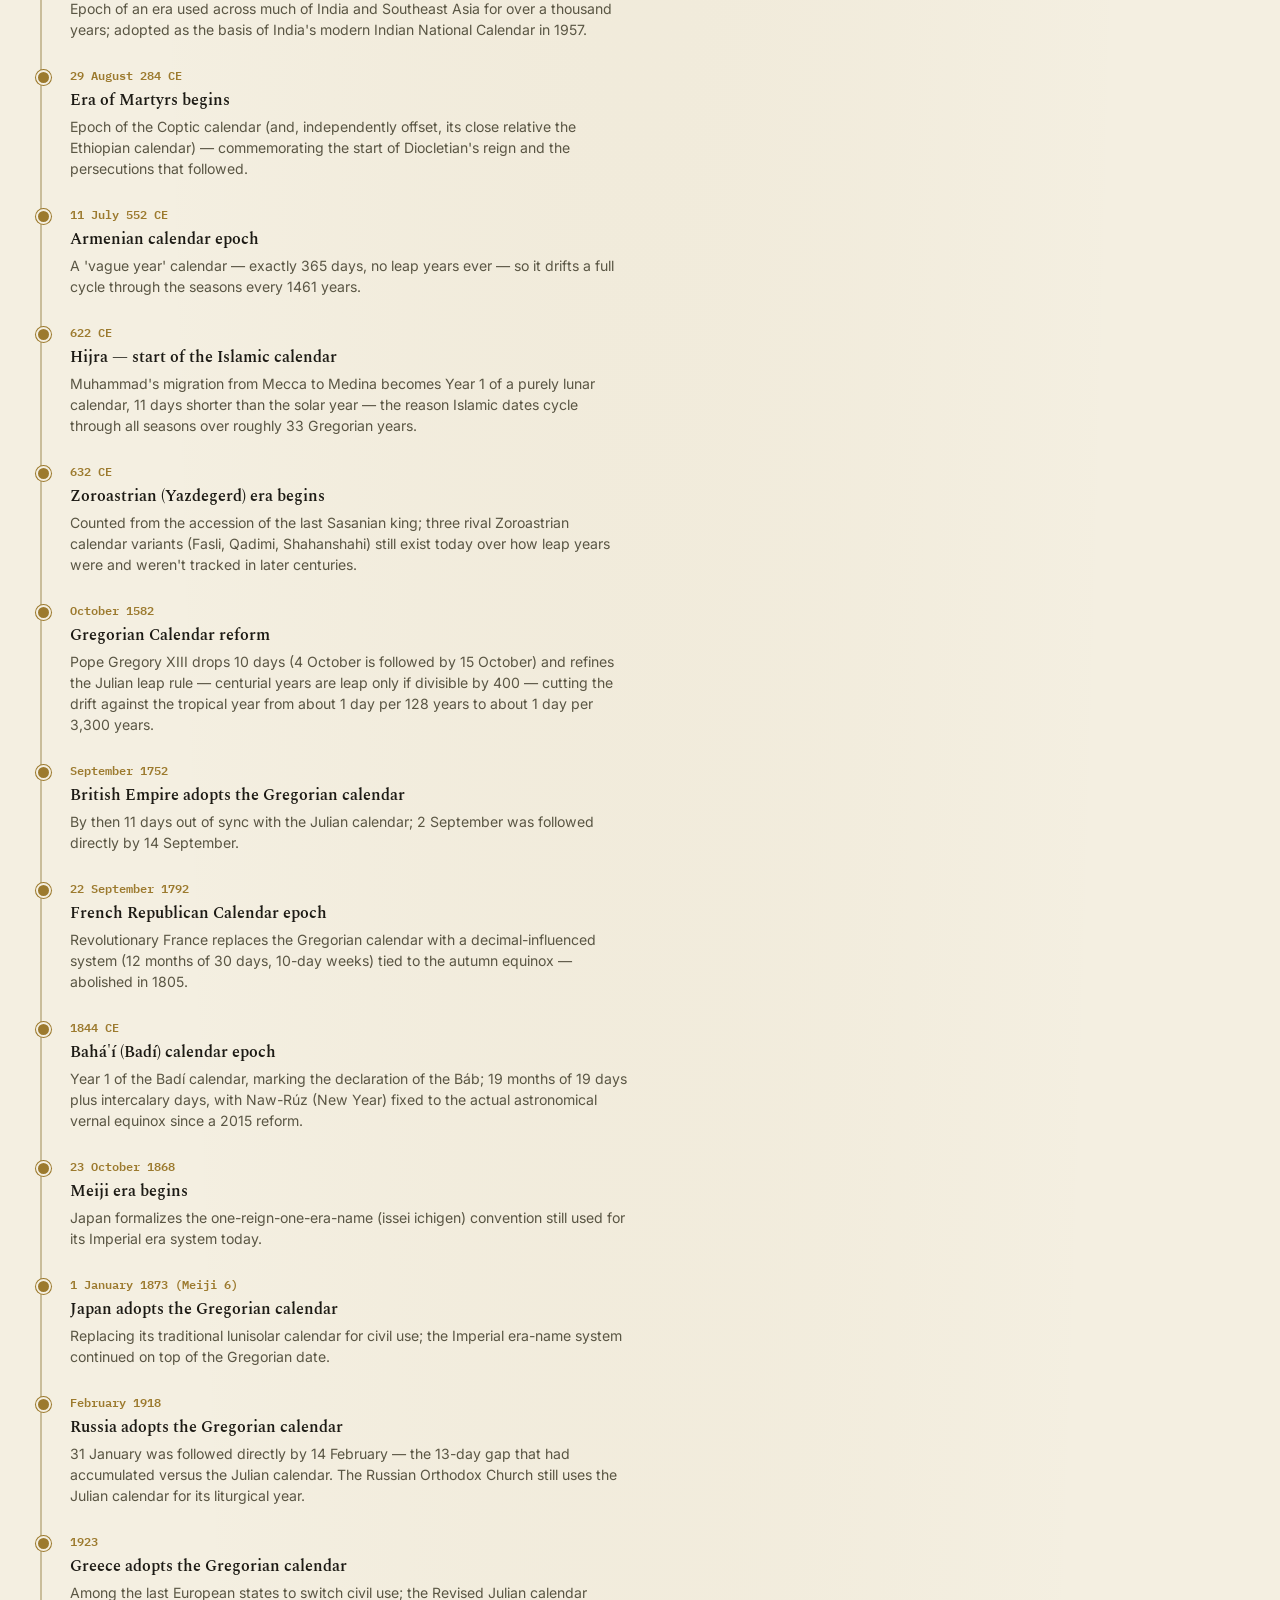
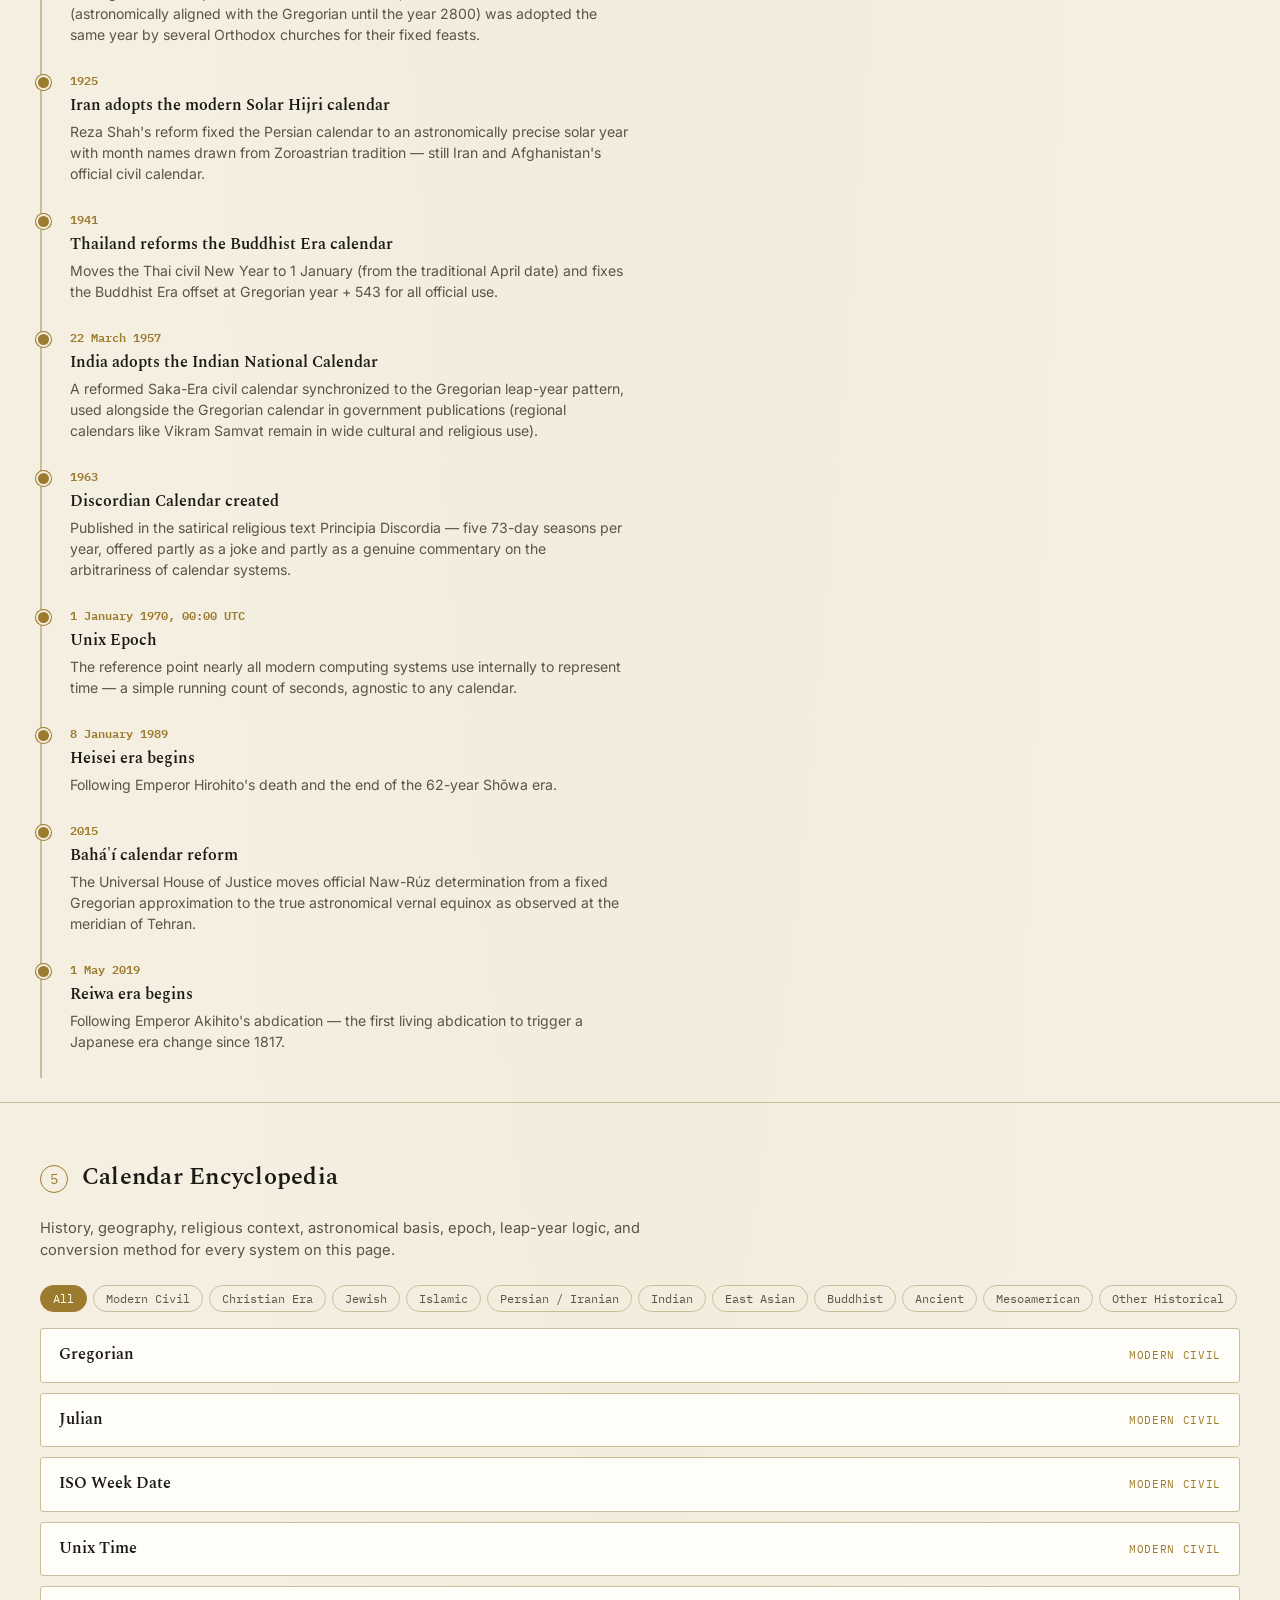
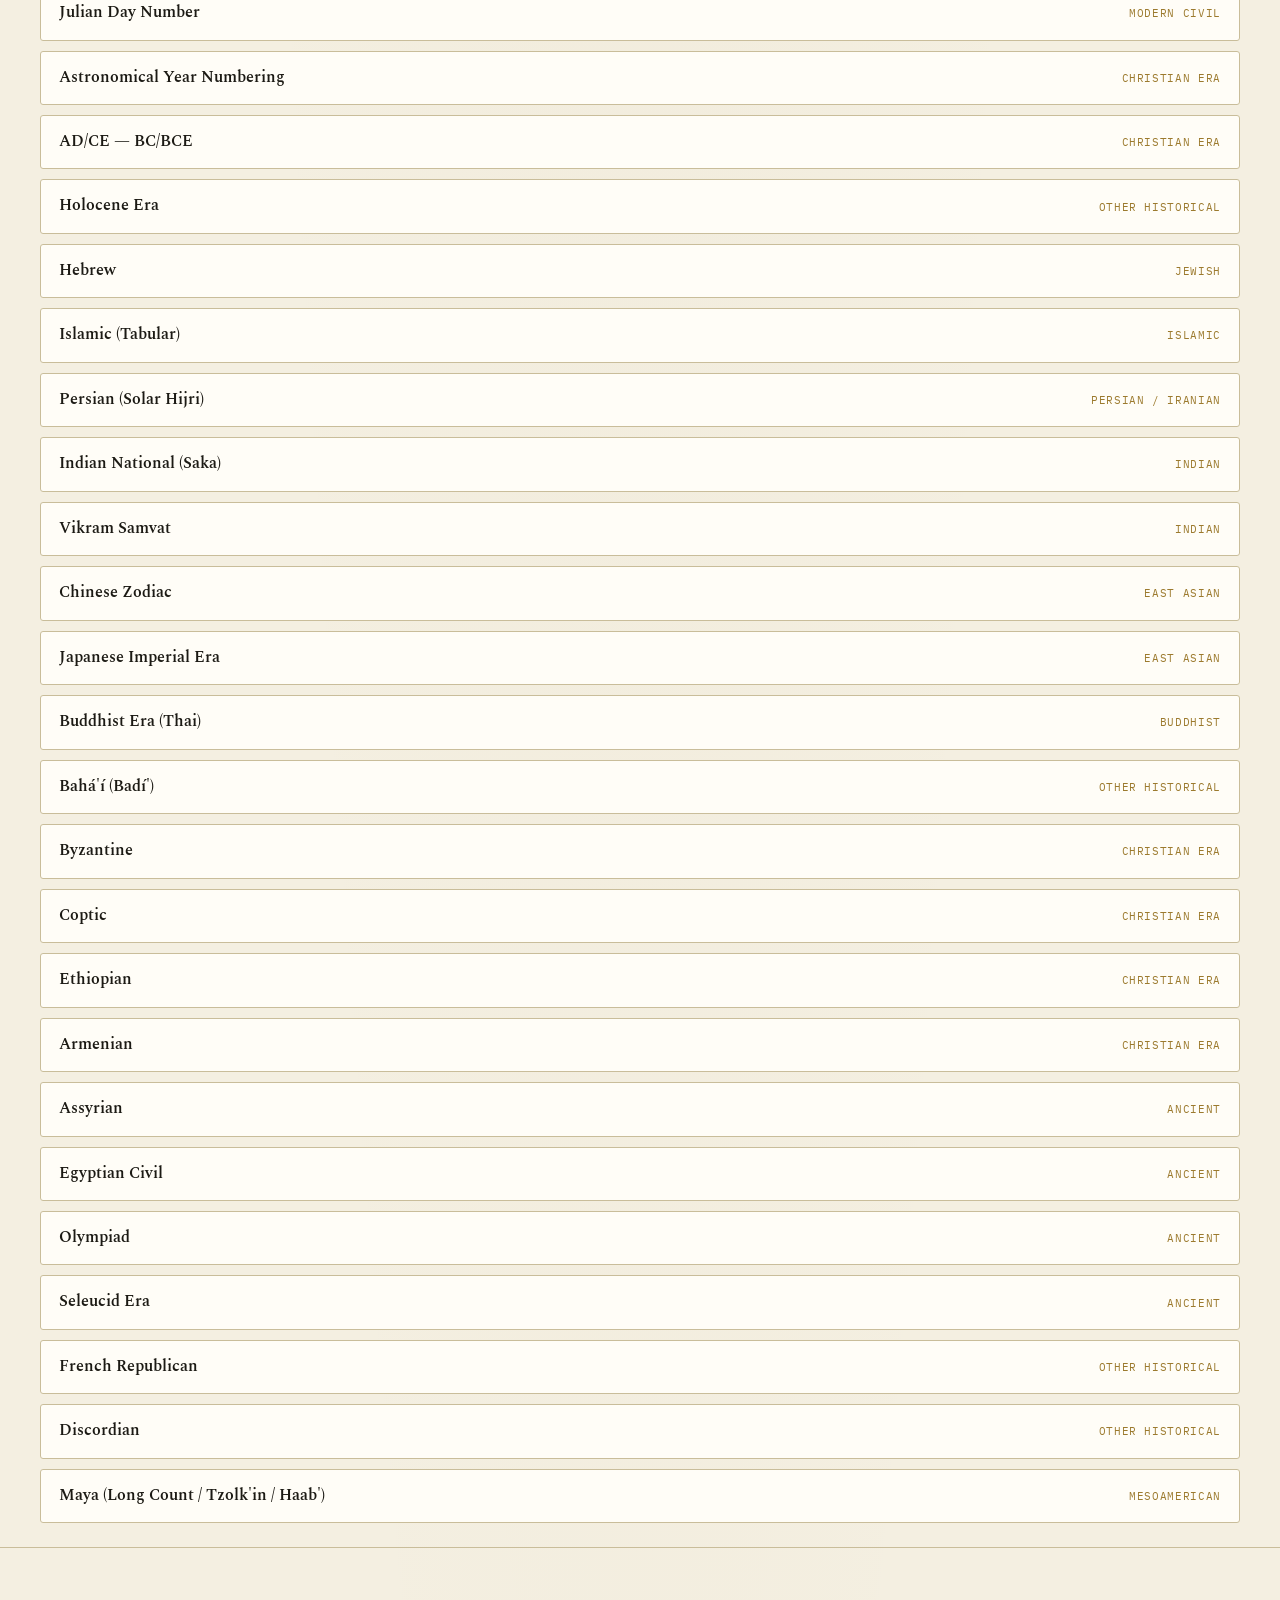
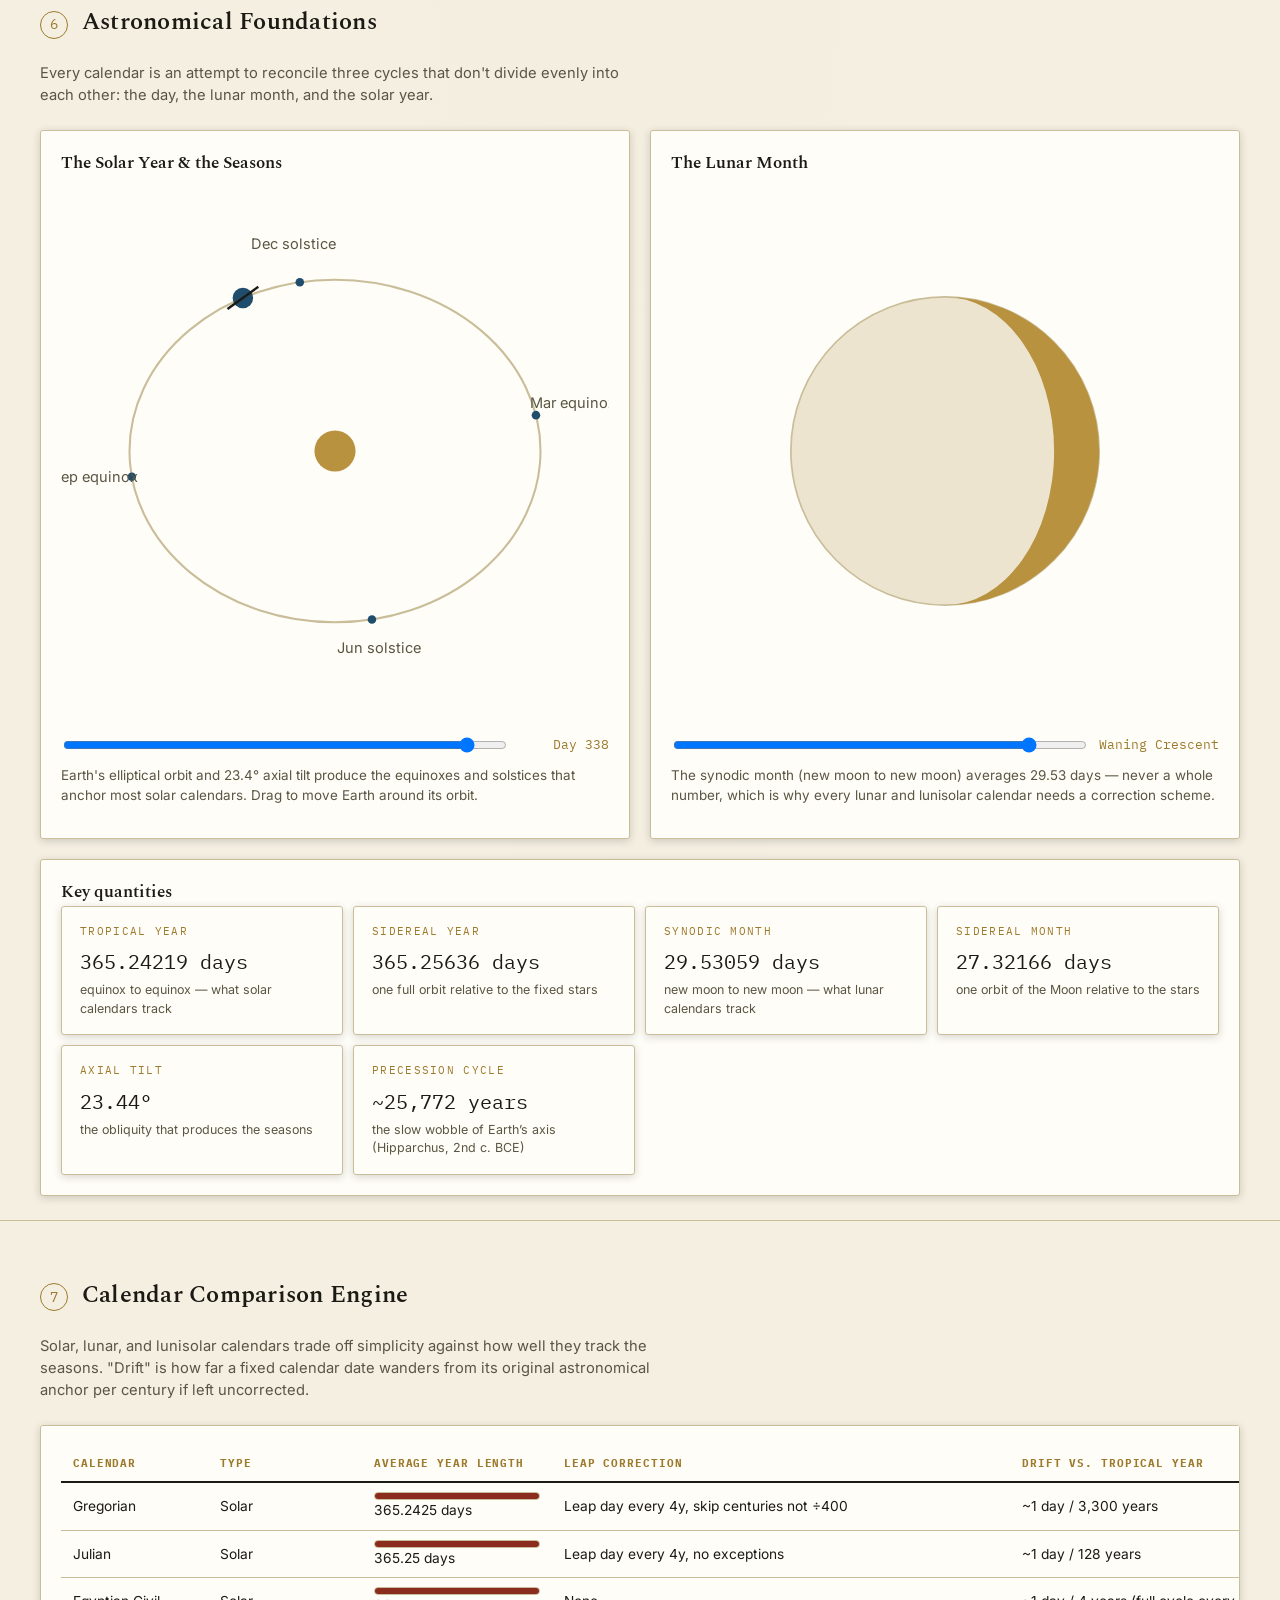
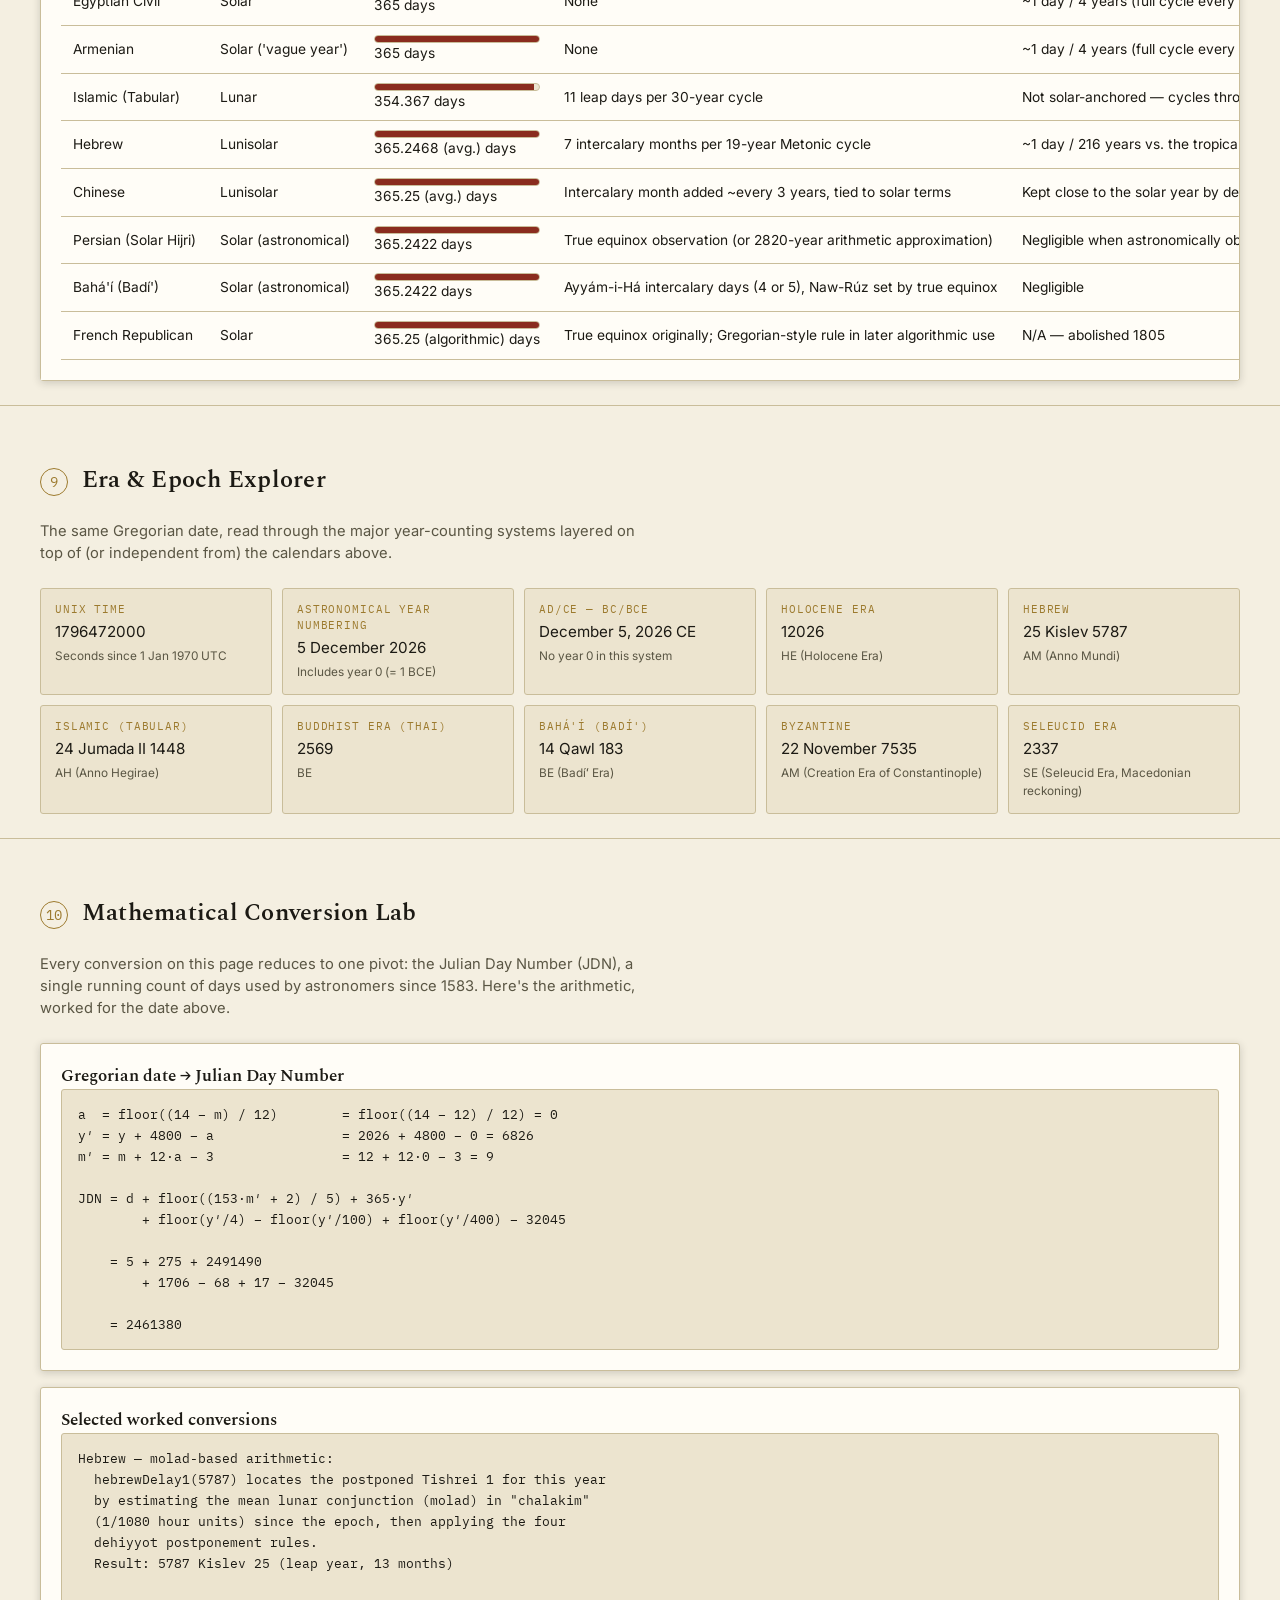
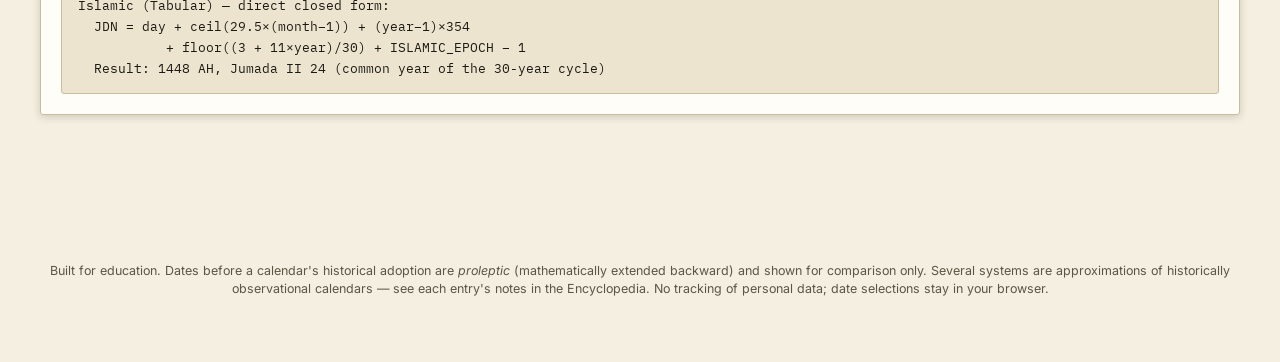
==== commit a2a9ee7c: "Add any-to-any calendar conversion, Maya links, and poster export Three features:  1. Any-to-any con" ====
--- a/index.html
+++ b/index.html
@@ -78,17 +78,23 @@
   <section id="converter">
     <div class="wrap">
       <div class="section-head"><span class="section-num">3</span><h2>Interactive Date Converter</h2></div>
-      <p class="section-sub">Choose any Gregorian date (proleptic — the mathematics extends the modern calendar backward for dates before its 1582 adoption). Every section on this page updates from this one control.</p>
+      <p class="section-sub">Convert from any supported calendar system. Pick a source calendar and enter a date — every section on this page updates from this one control.</p>
       <div class="converter">
         <div class="converter-input panel">
-          <label for="dateInput">Gregorian date</label>
-          <input type="date" id="dateInput">
+          <label for="sourceCalendar">Source calendar</label>
+          <select id="sourceCalendar"></select>
+          <div id="gregorianInputs">
+            <label for="dateInput">Gregorian date</label>
+            <input type="date" id="dateInput">
+          </div>
+          <div id="sourceInputs" class="source-fields" style="display:none"></div>
           <label for="timeInput">Time (for UTC / Unix / astronomical fields)</label>
           <input type="text" id="timeInput" placeholder="HH:MM" value="12:00">
           <div class="btn-row">
             <button class="btn" id="todayBtn" type="button">Today</button>
             <button class="btn secondary" id="copyBtn" type="button">Copy results</button>
             <button class="btn secondary" id="shareBtn" type="button">Copy link</button>
+            <button class="btn secondary" id="posterBtn" type="button">Save as poster</button>
           </div>
           <p class="small" id="copyStatus" aria-live="polite"></p>
         </div>
--- a/style.css
+++ b/style.css
@@ -539,6 +539,61 @@
 .small { font-size: 0.78rem; color: var(--ink-dim); }
 a { color: var(--accent-2); }
 
+/* ---------- Source calendar selector ---------- */
+.converter-input select {
+  width: 100%;
+  background: var(--paper-alt);
+  border: 1px solid var(--line);
+  border-radius: var(--radius);
+  color: var(--ink);
+  padding: 9px 10px;
+  font-family: var(--font-mono);
+  font-size: 0.95rem;
+  cursor: pointer;
+}
+
+.source-fields {
+  display: grid;
+  gap: 8px;
+}
+.source-fields .field-group {
+  display: flex;
+  flex-direction: column;
+  gap: 4px;
+}
+.source-fields .field-group label {
+  margin: 0;
+}
+.source-fields input[type="number"],
+.source-fields select {
+  width: 100%;
+  background: var(--paper-alt);
+  border: 1px solid var(--line);
+  border-radius: var(--radius);
+  color: var(--ink);
+  padding: 9px 10px;
+  font-family: var(--font-mono);
+  font-size: 0.95rem;
+}
+.source-fields input[type="number"] {
+  -moz-appearance: textfield;
+}
+.source-fields input[type="number"]::-webkit-outer-spin-button,
+.source-fields input[type="number"]::-webkit-inner-spin-button {
+  -webkit-appearance: none;
+  margin: 0;
+}
+
+/* ---------- Maya links ---------- */
+.maya-link {
+  color: var(--accent-2);
+  text-decoration: none;
+  border-bottom: 1px dotted var(--accent-2);
+}
+.maya-link:hover {
+  border-bottom-style: solid;
+}
+
 @media (max-width: 640px) {
   .topbar-inner { flex-wrap: wrap; }
   section { padding-top: 40px; }
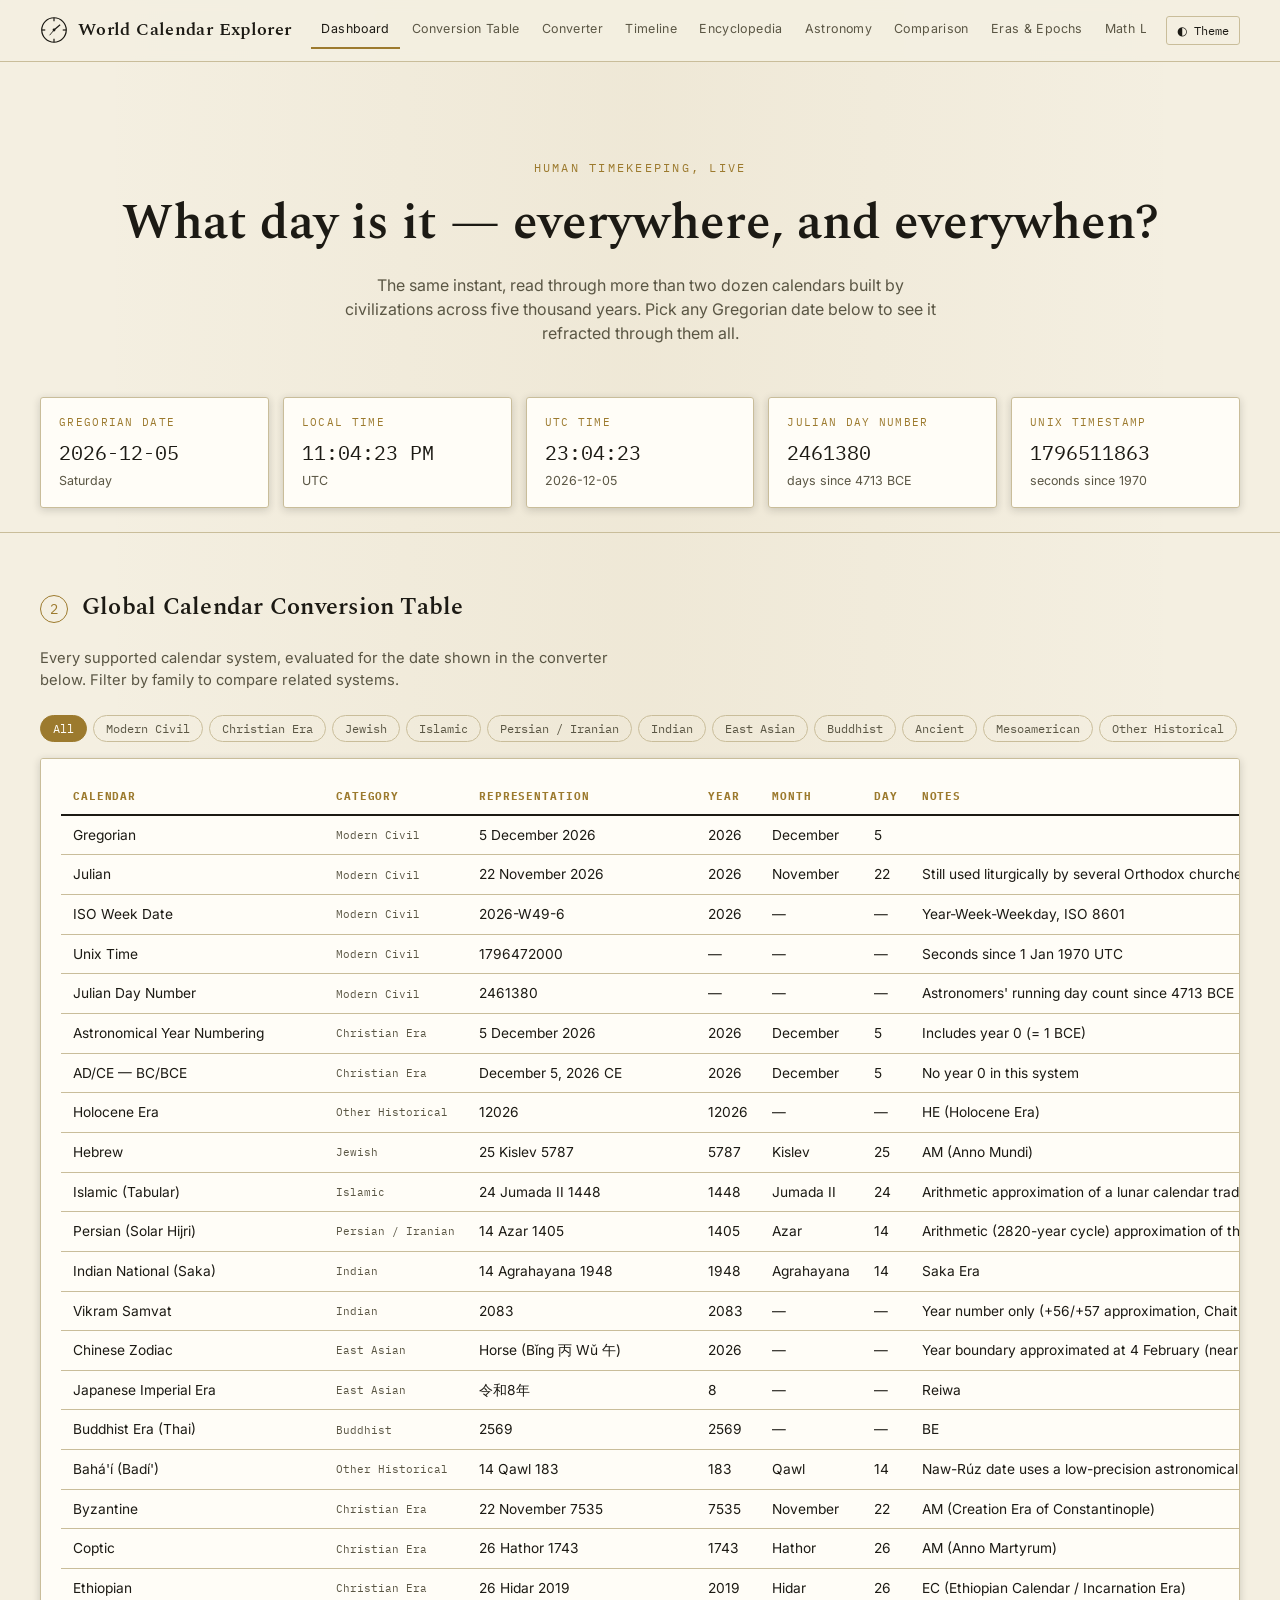
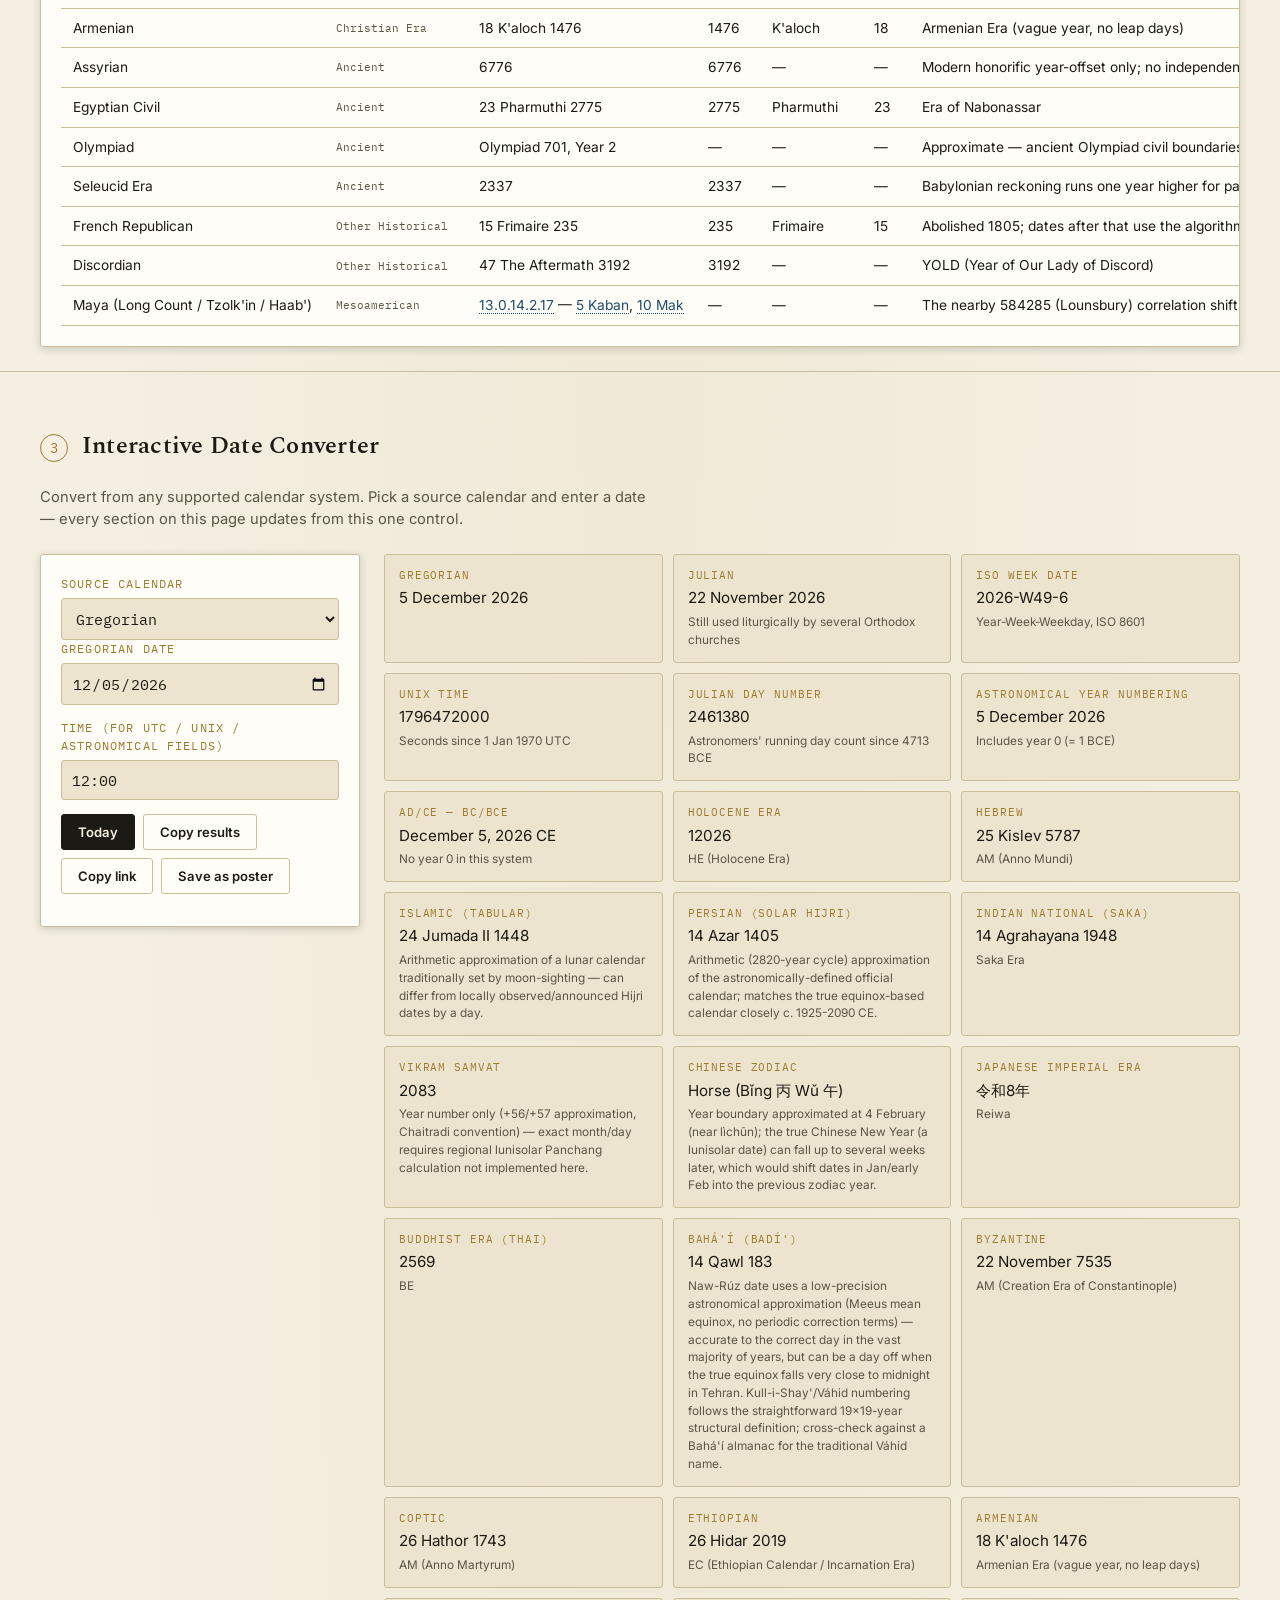
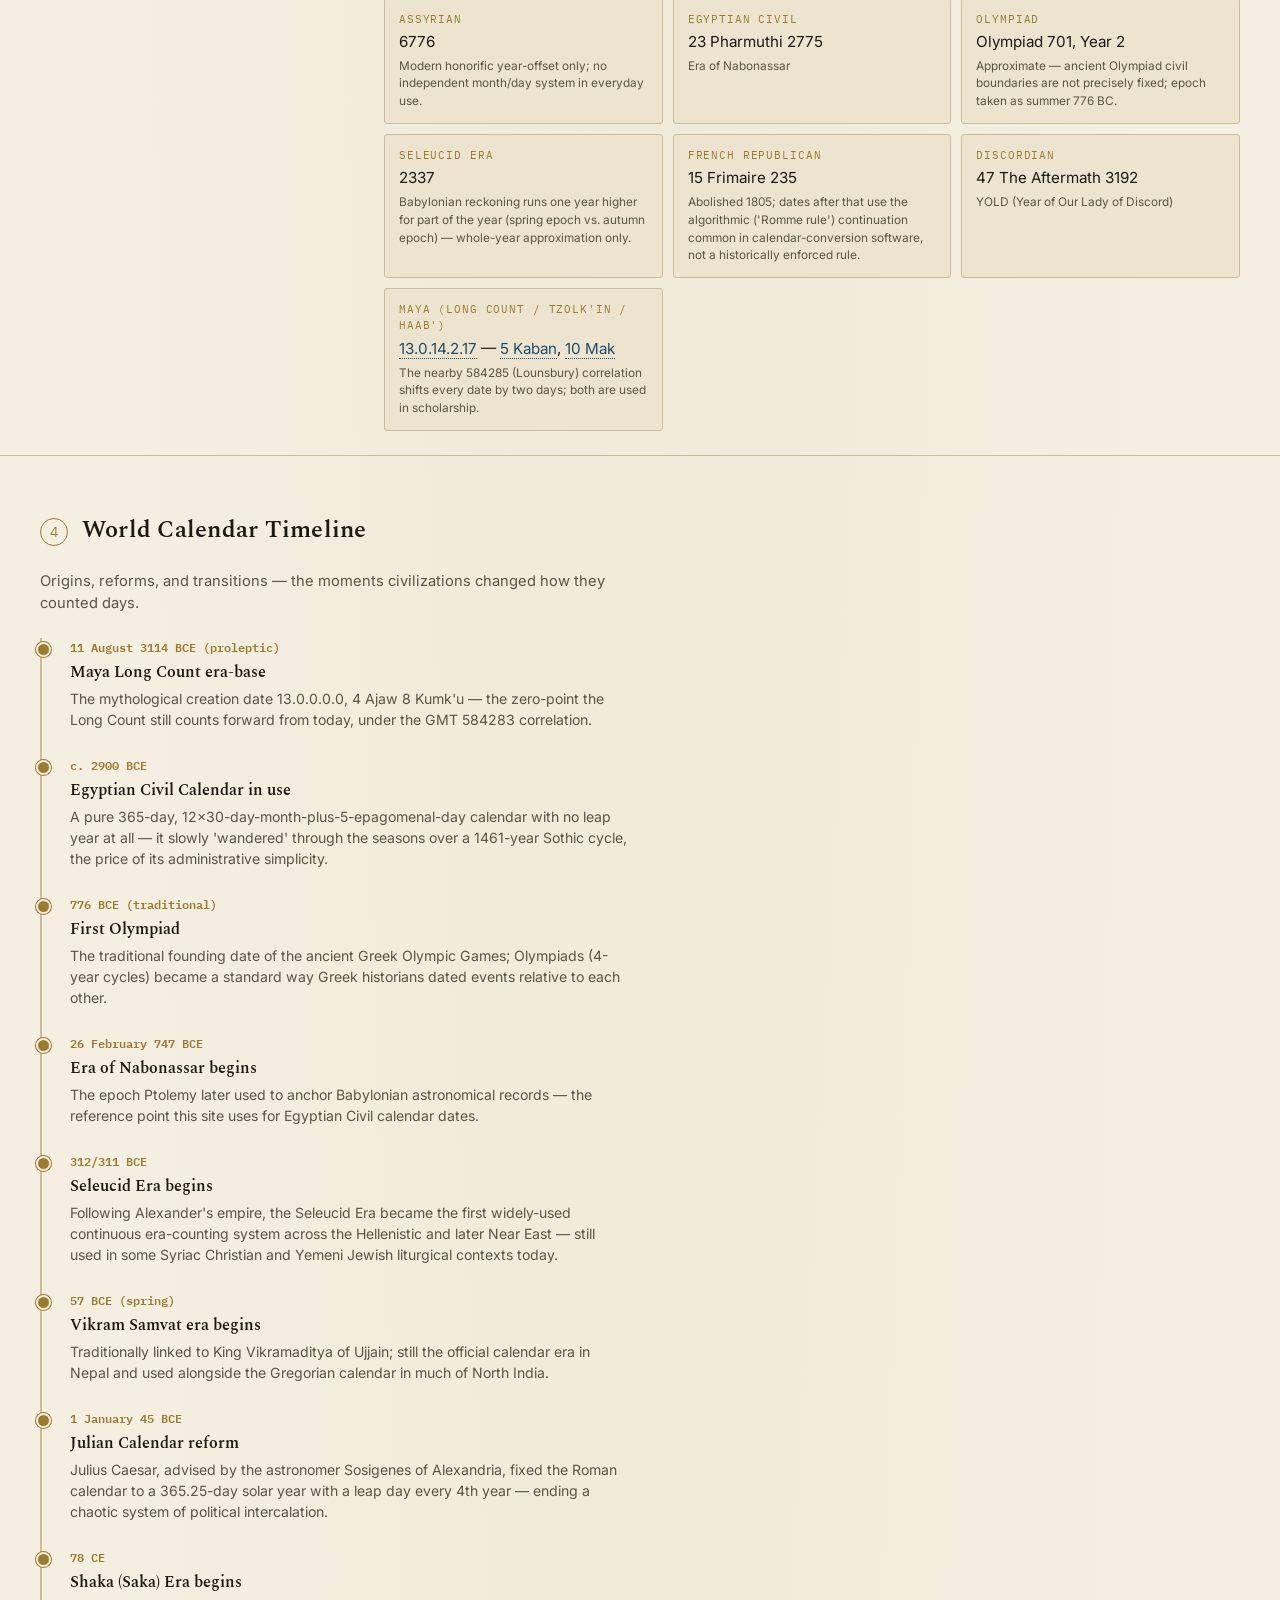
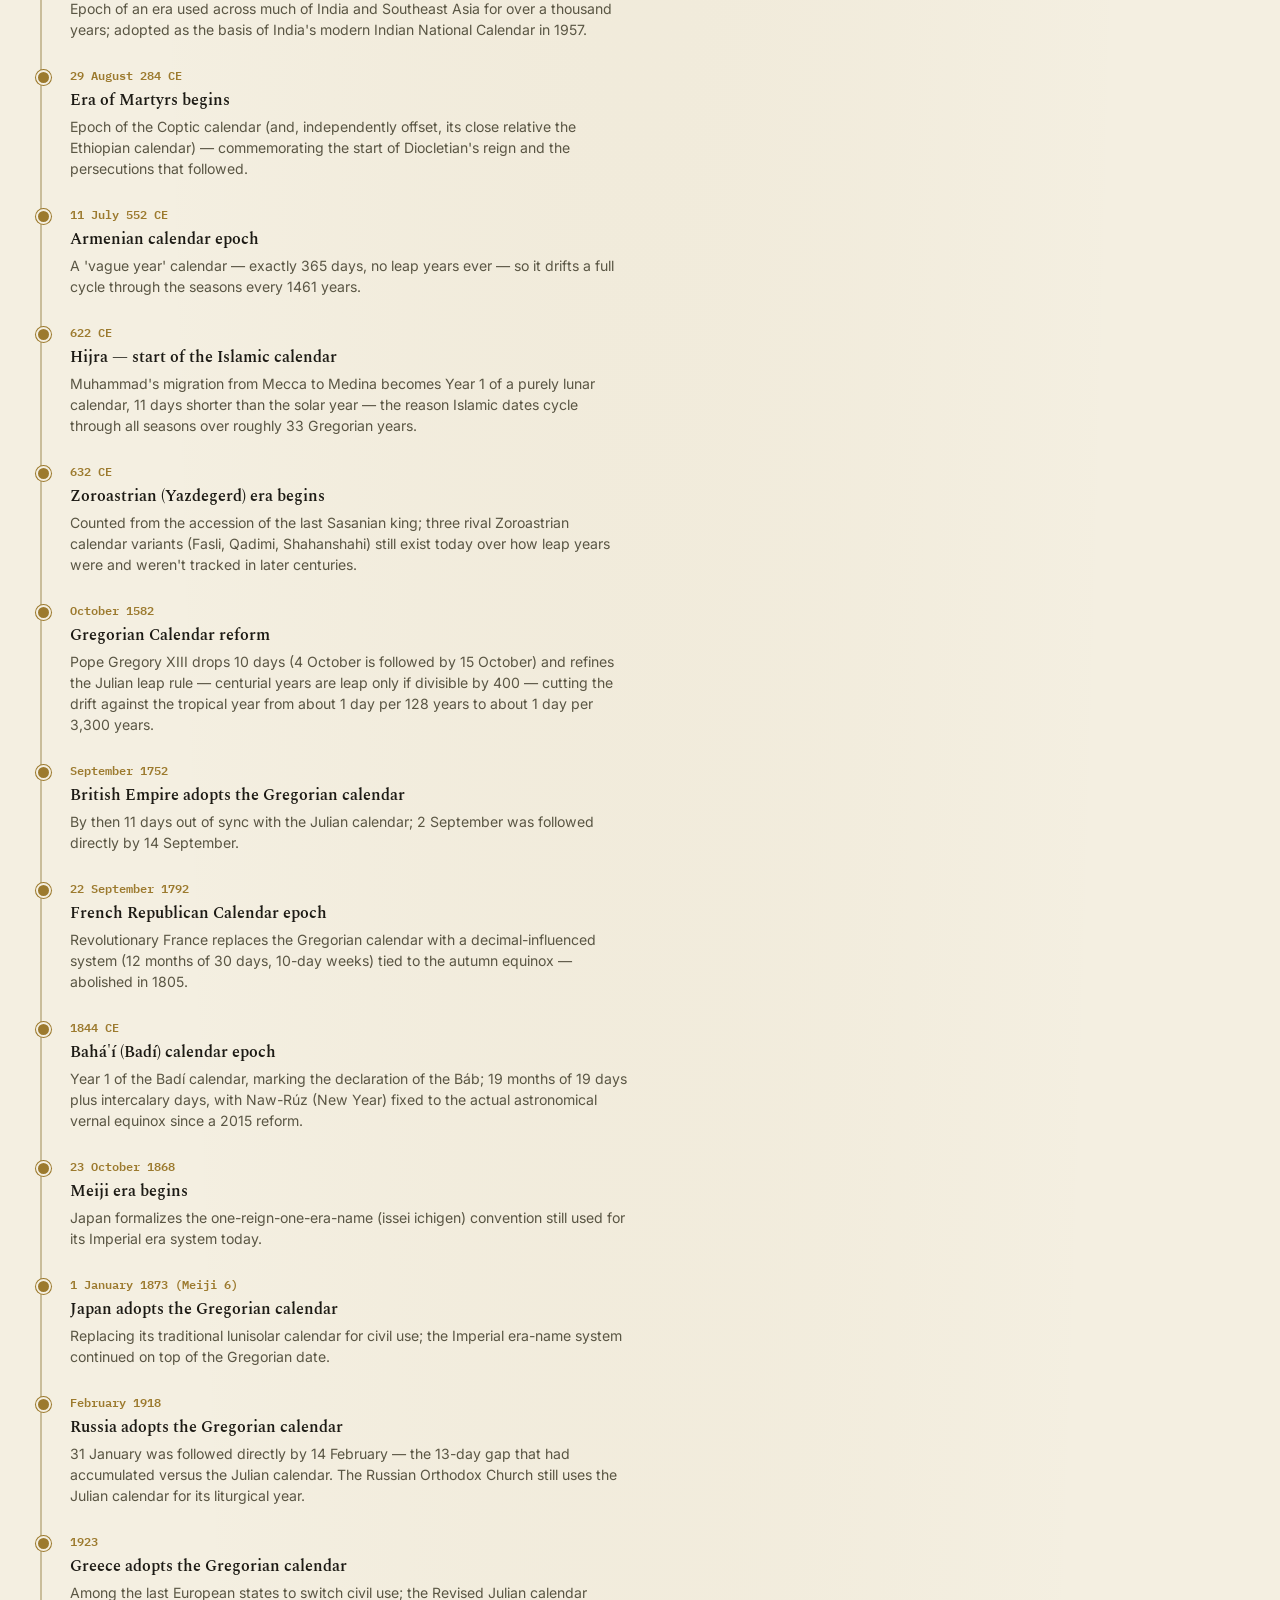
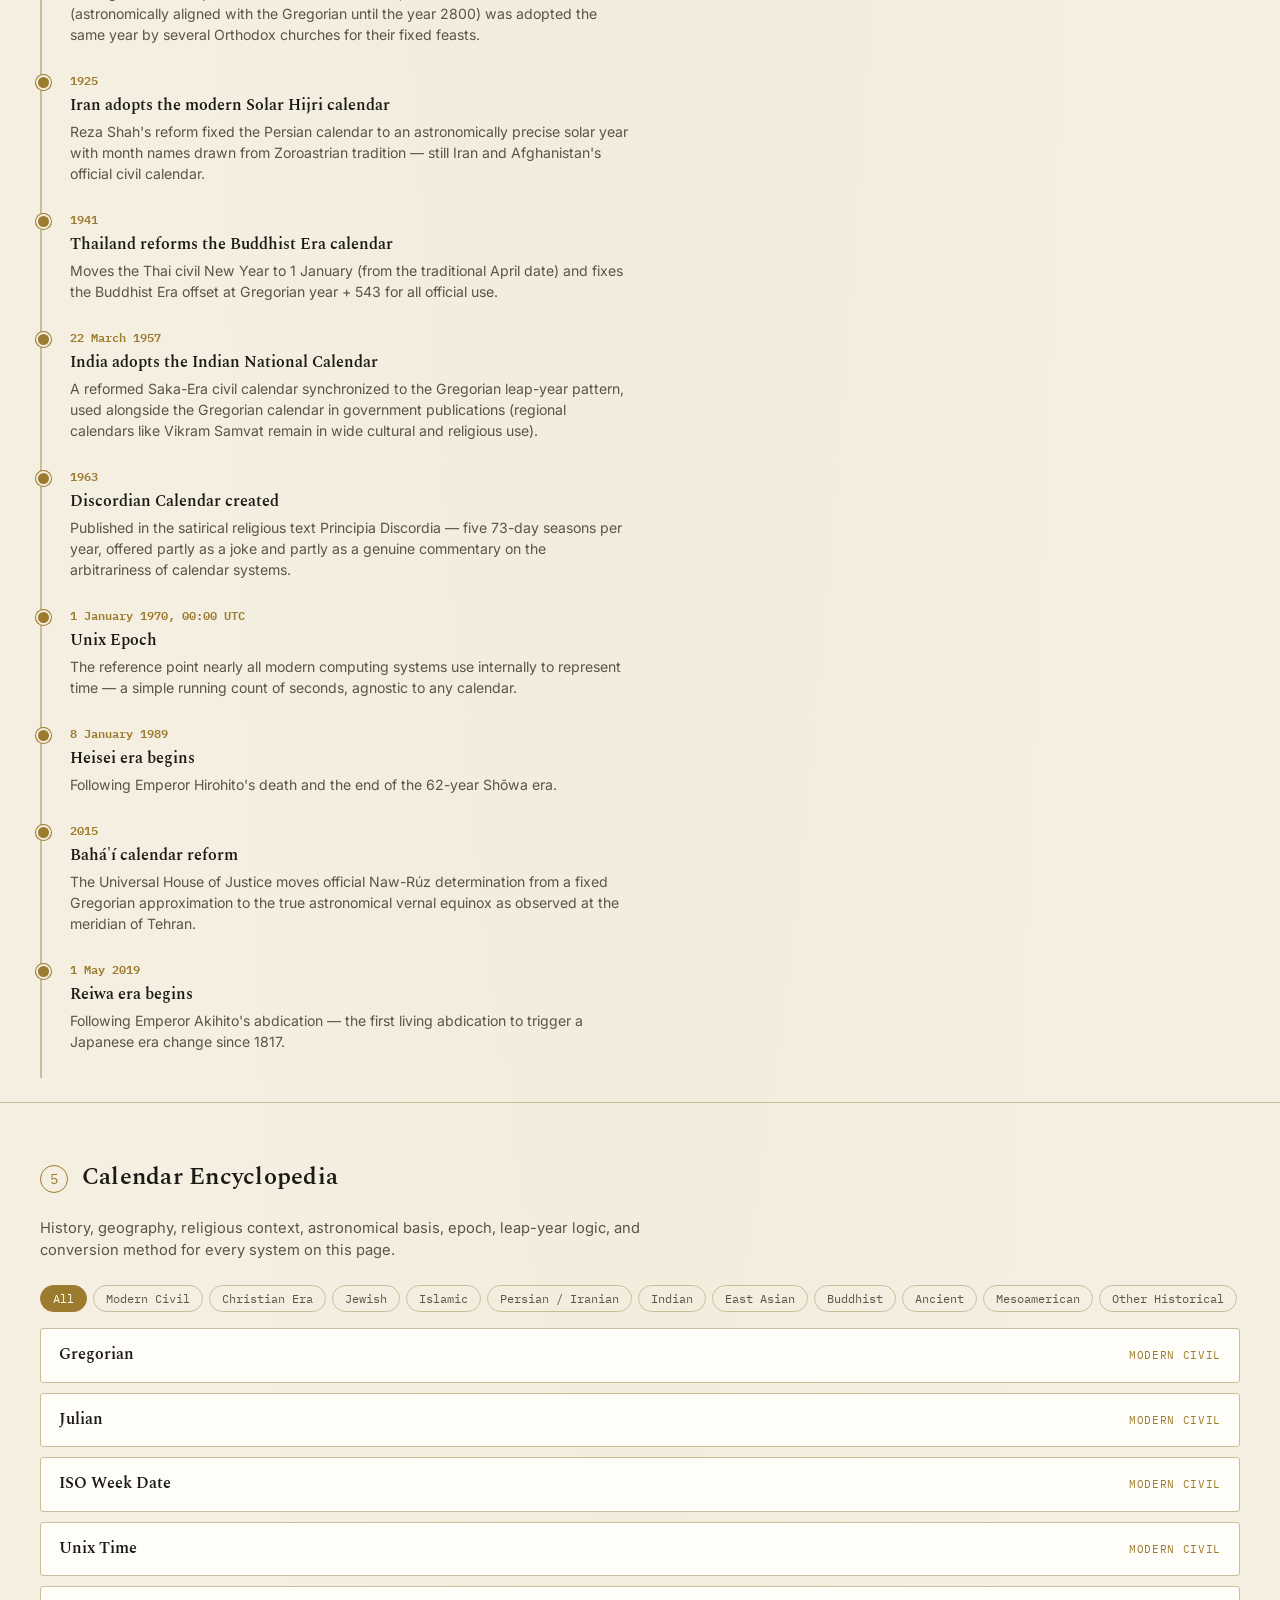
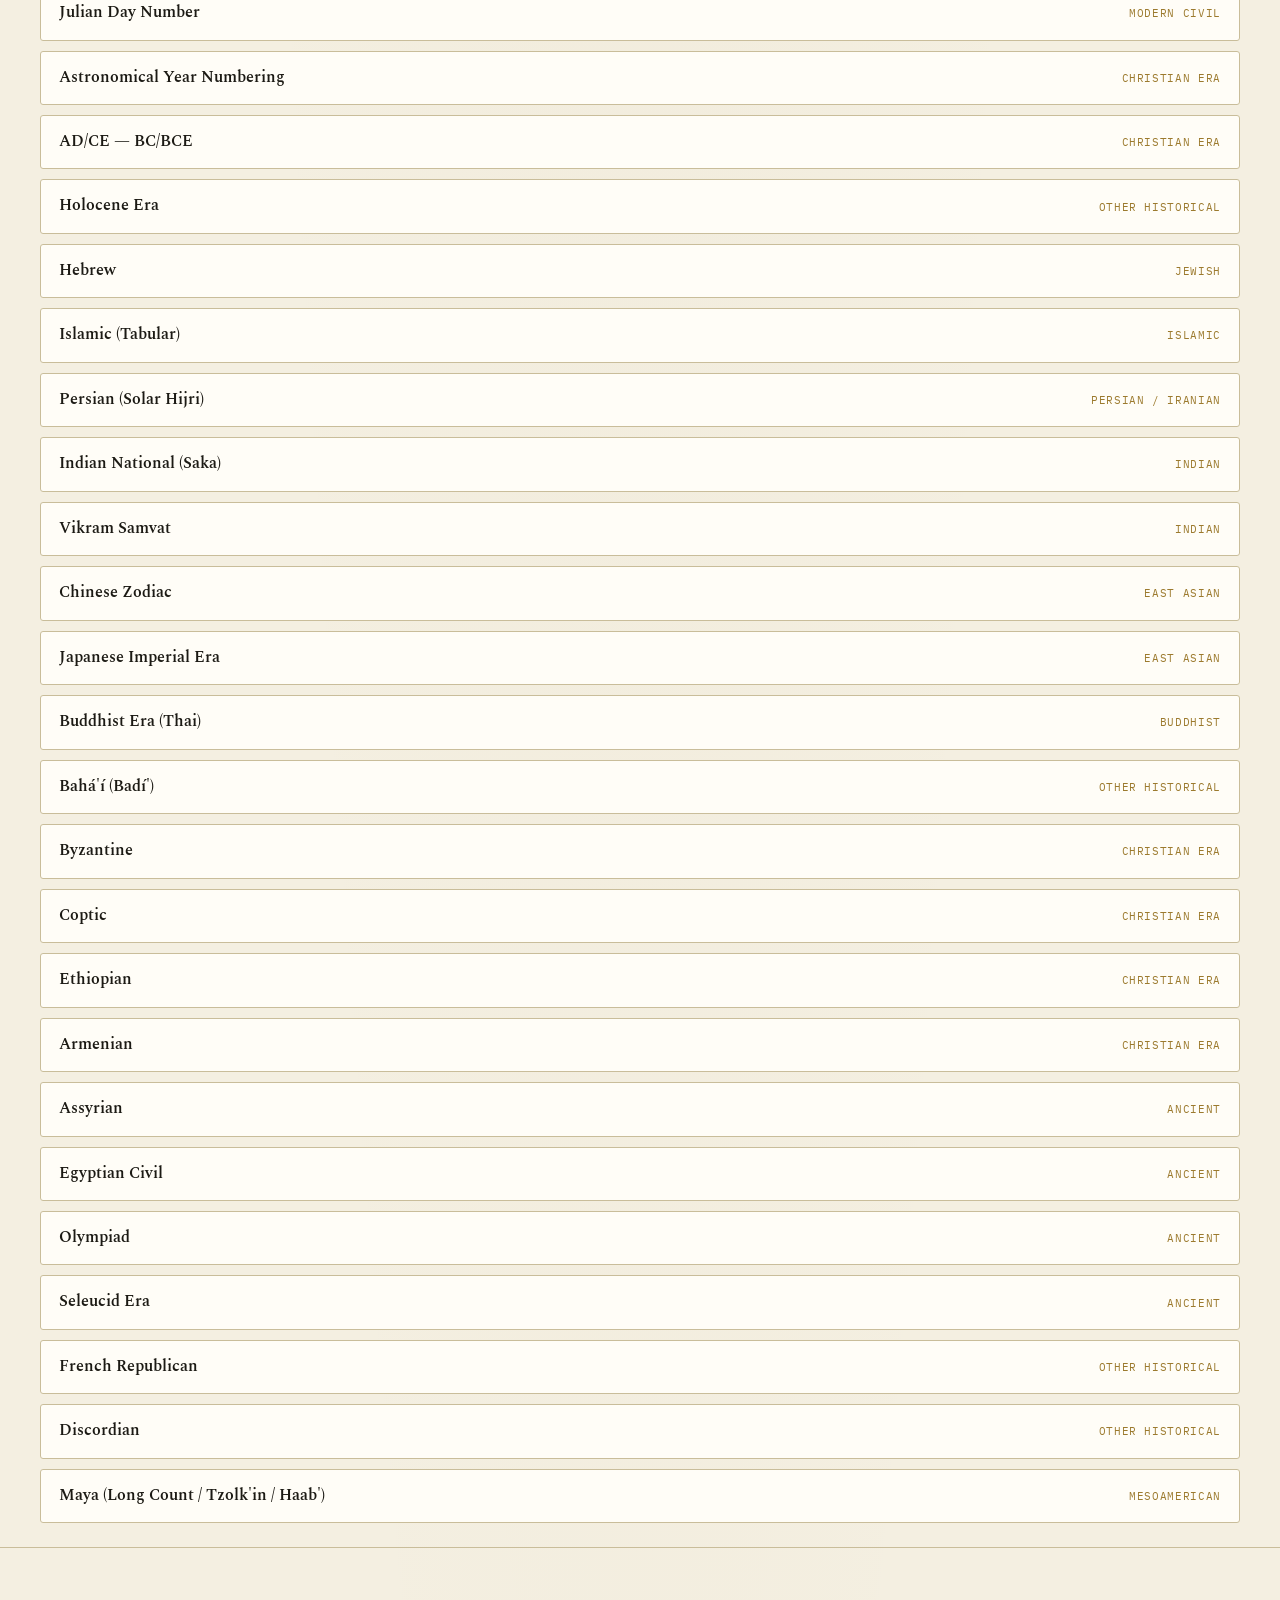
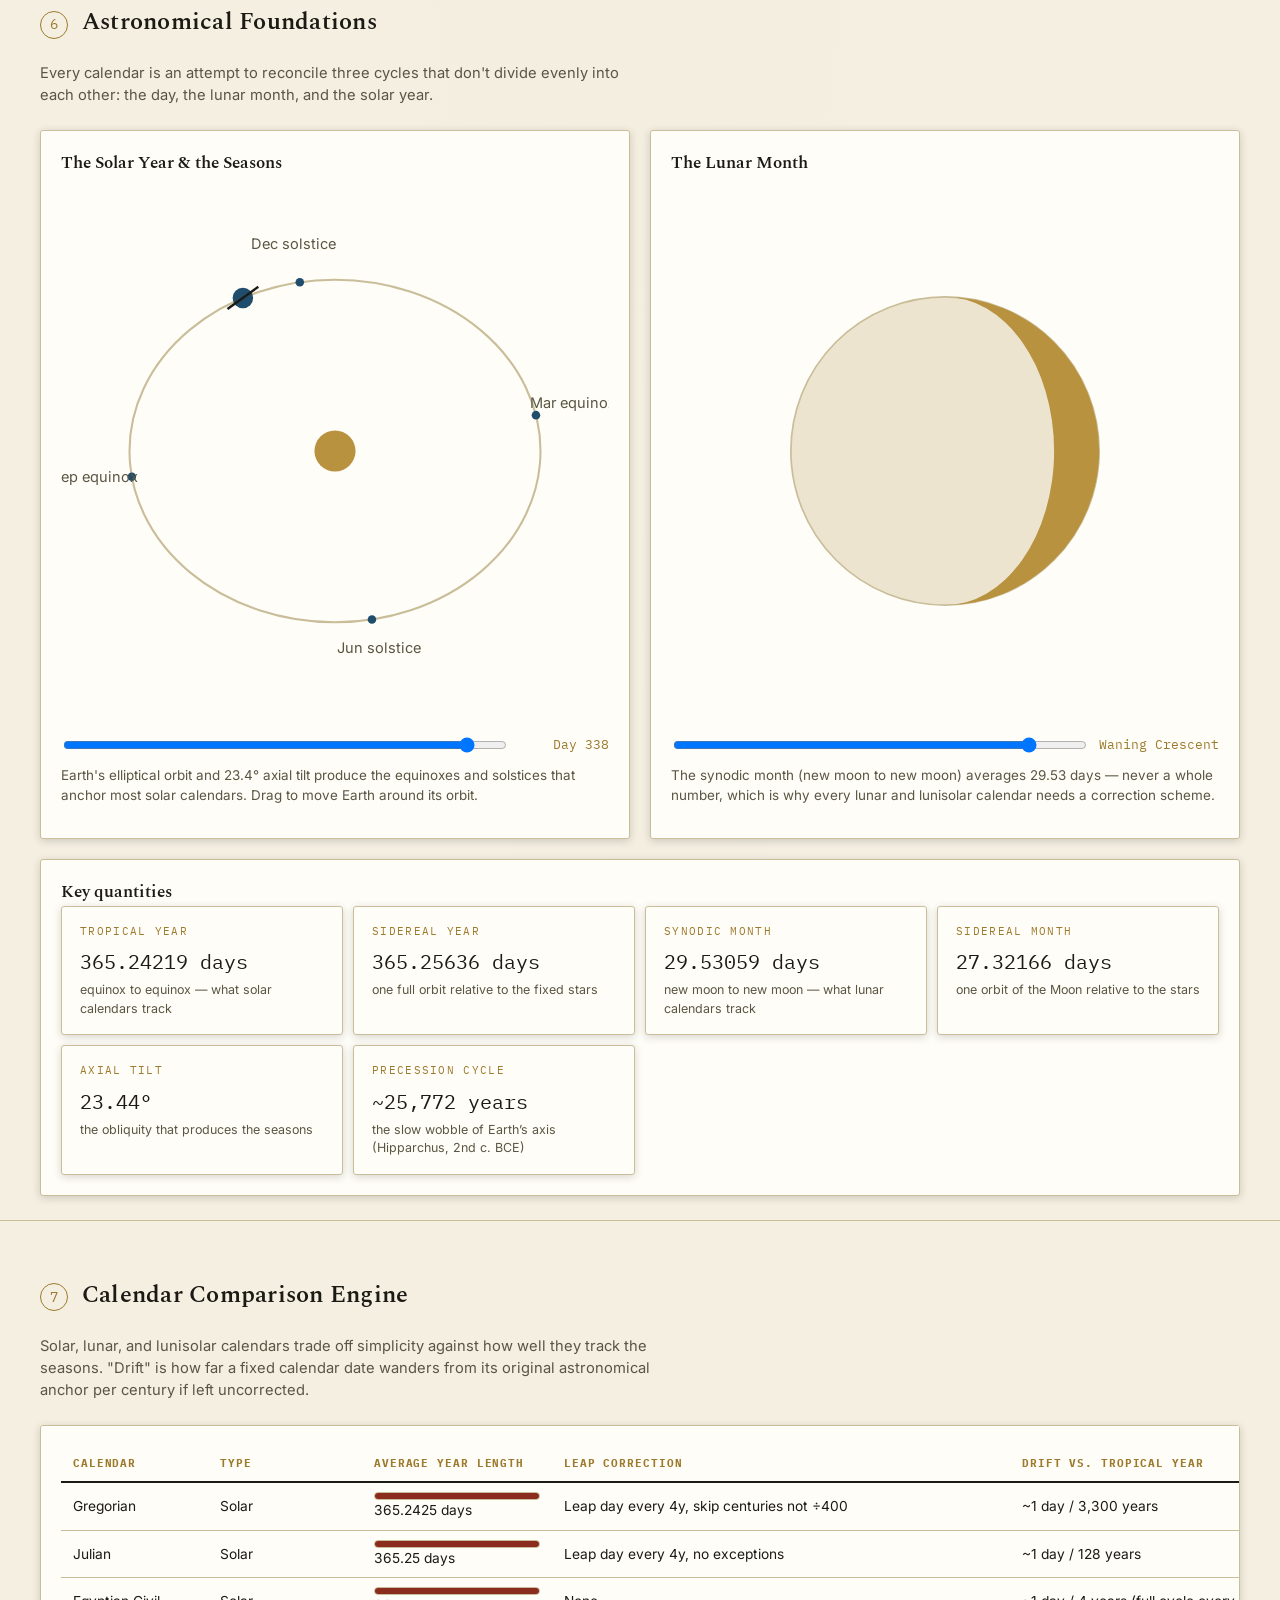
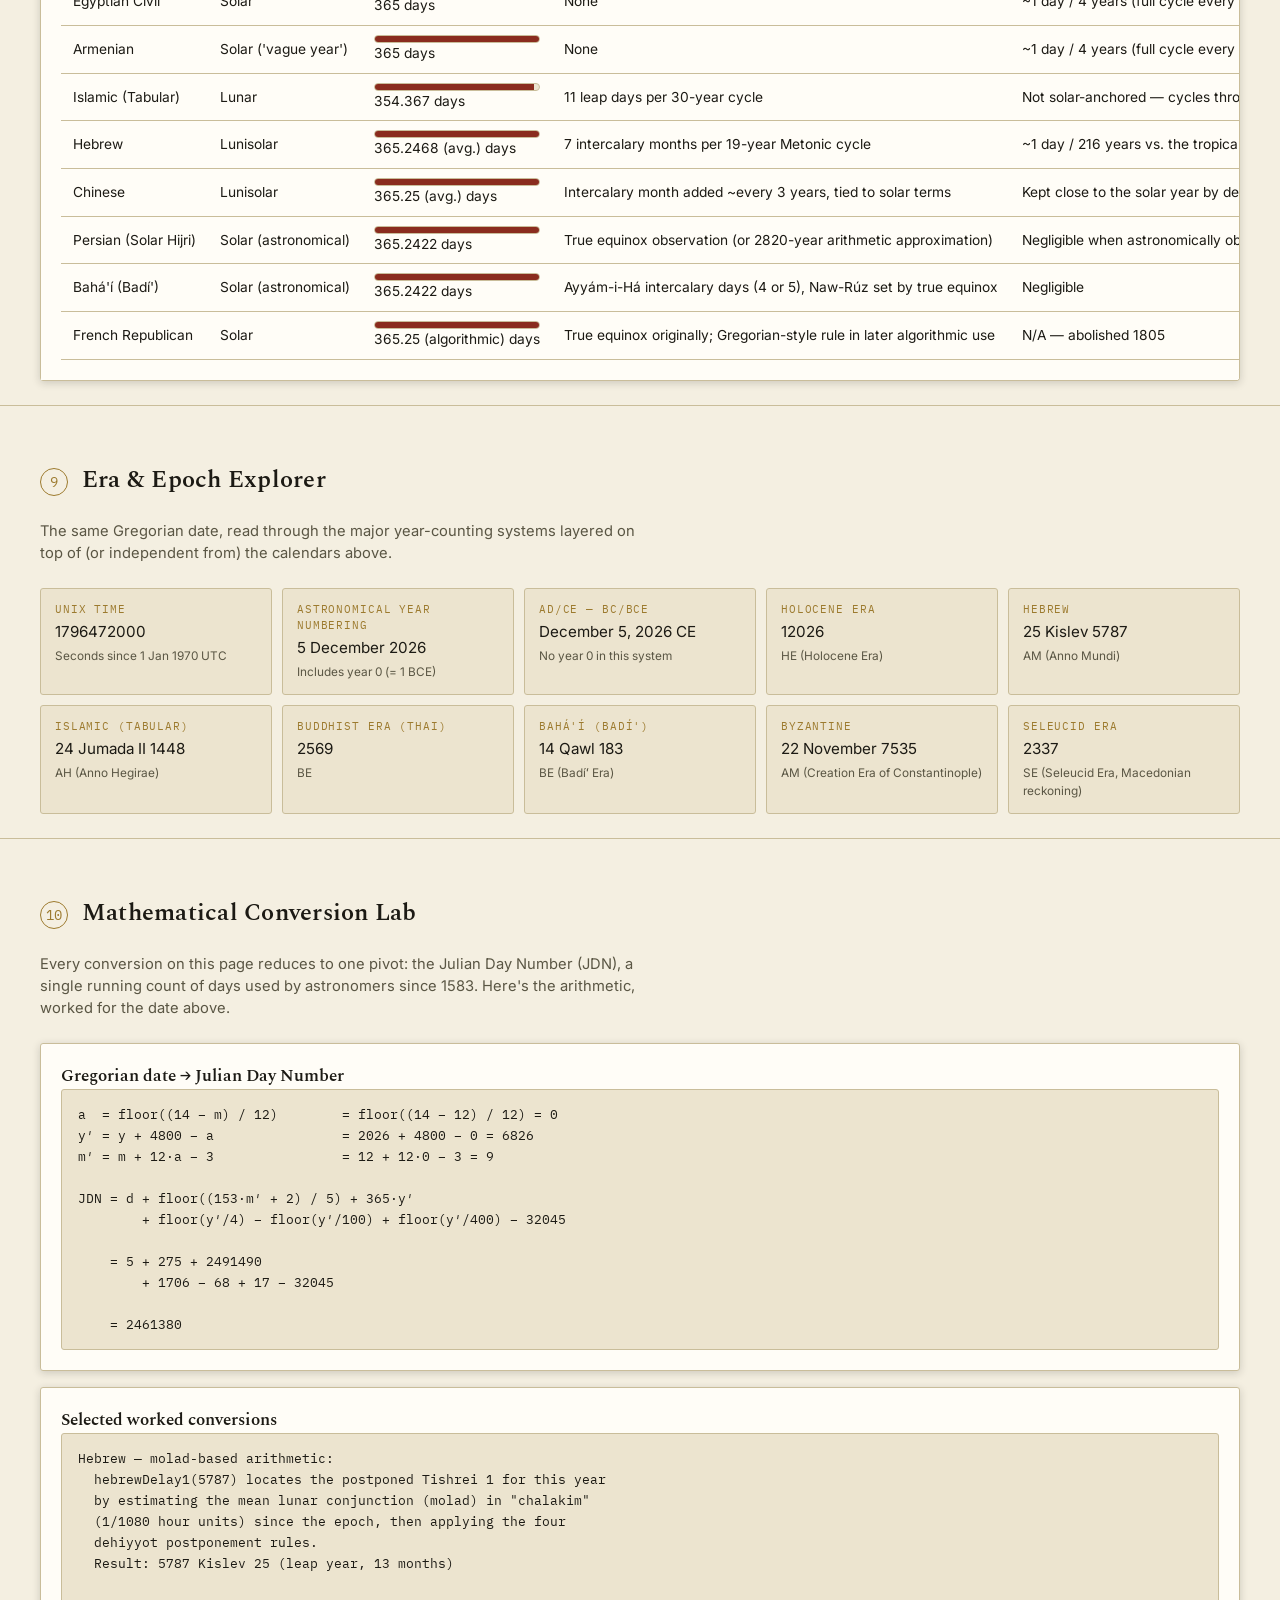
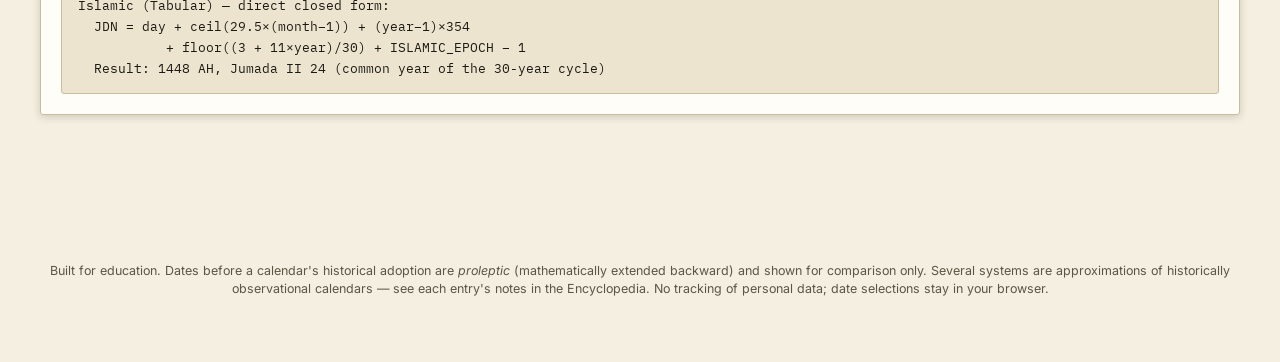
==== commit 552b2ac6: "Add World Timezone Map page with interactive SVG map and live clocks New timezones.html: equirectang" ====
--- a/index.html
+++ b/index.html
@@ -38,6 +38,7 @@
       <a href="#comparison">Comparison</a>
       <a href="#eras">Eras &amp; Epochs</a>
       <a href="#mathlab">Math Lab</a>
+      <a href="timezones.html">Timezone Map</a>
     </nav>
     <button class="theme-toggle" id="themeToggle" type="button" aria-label="Toggle dark/light theme">◐ Theme</button>
   </div>
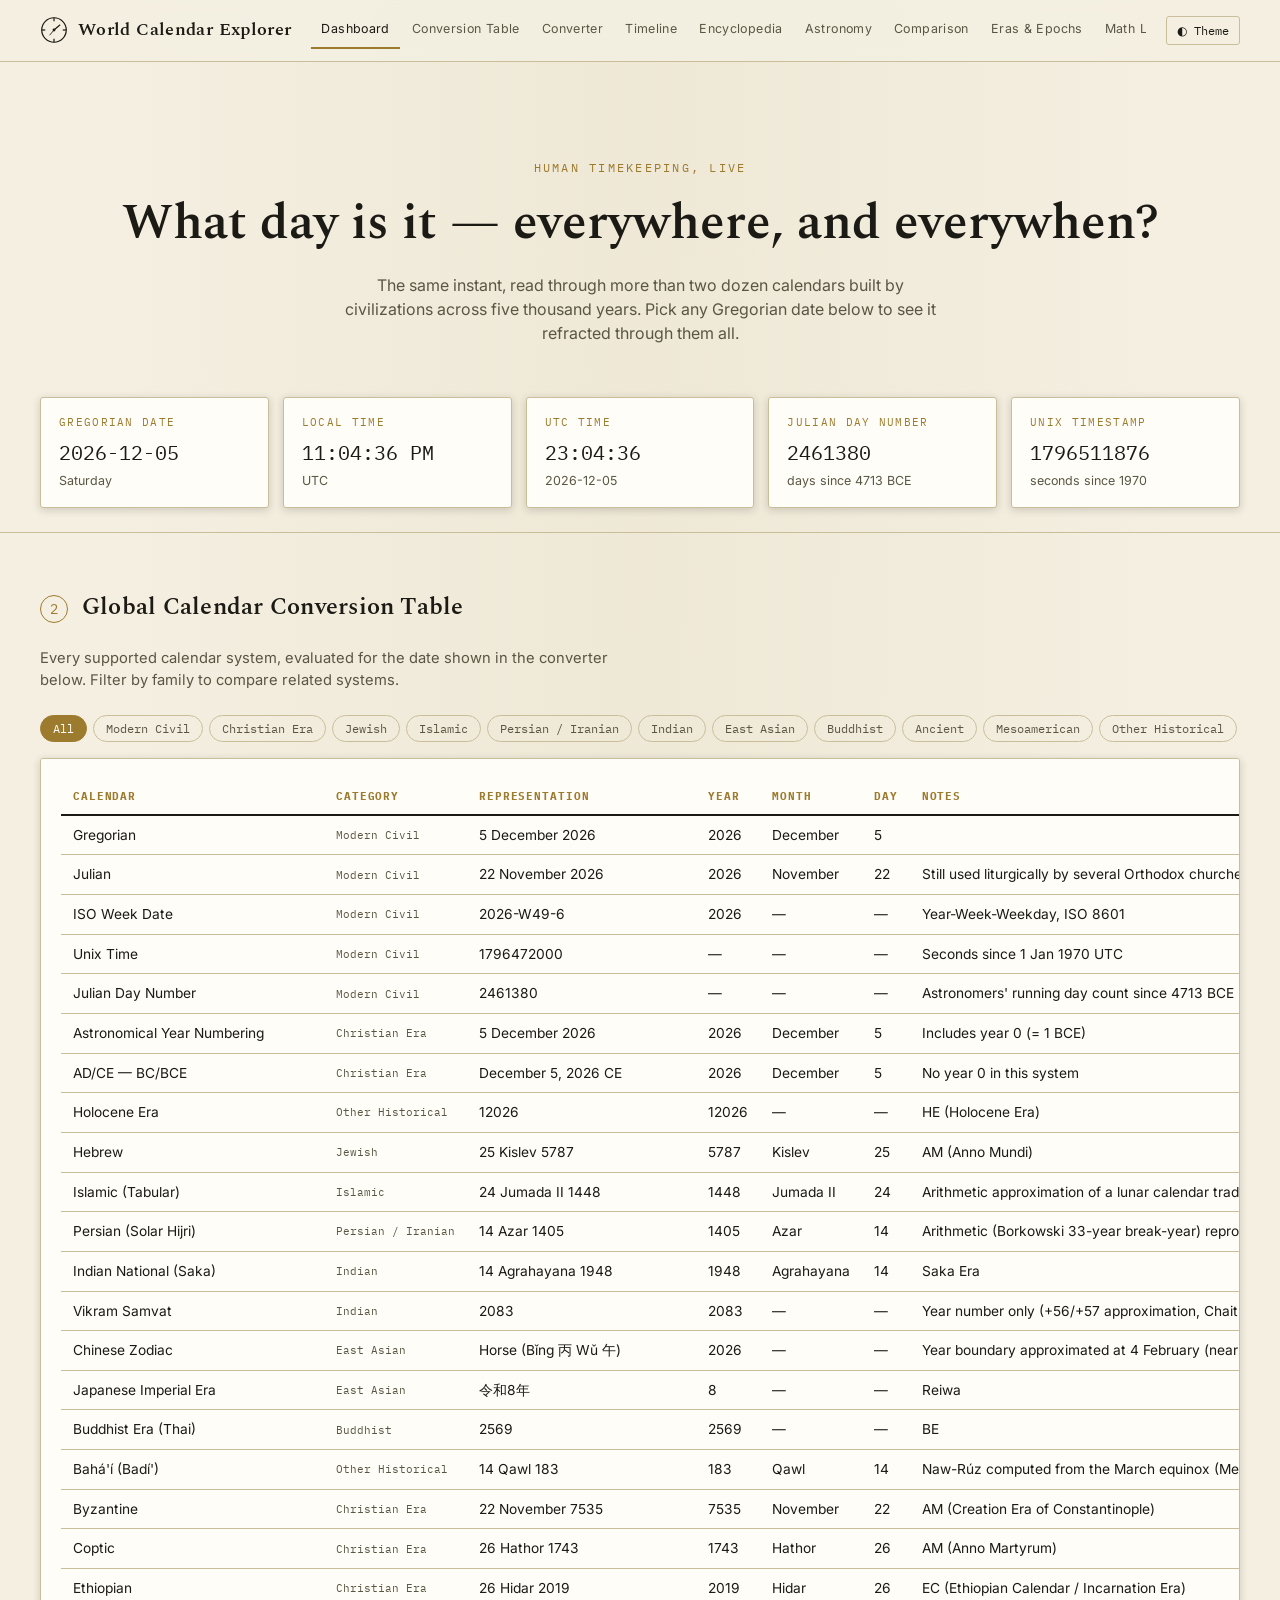
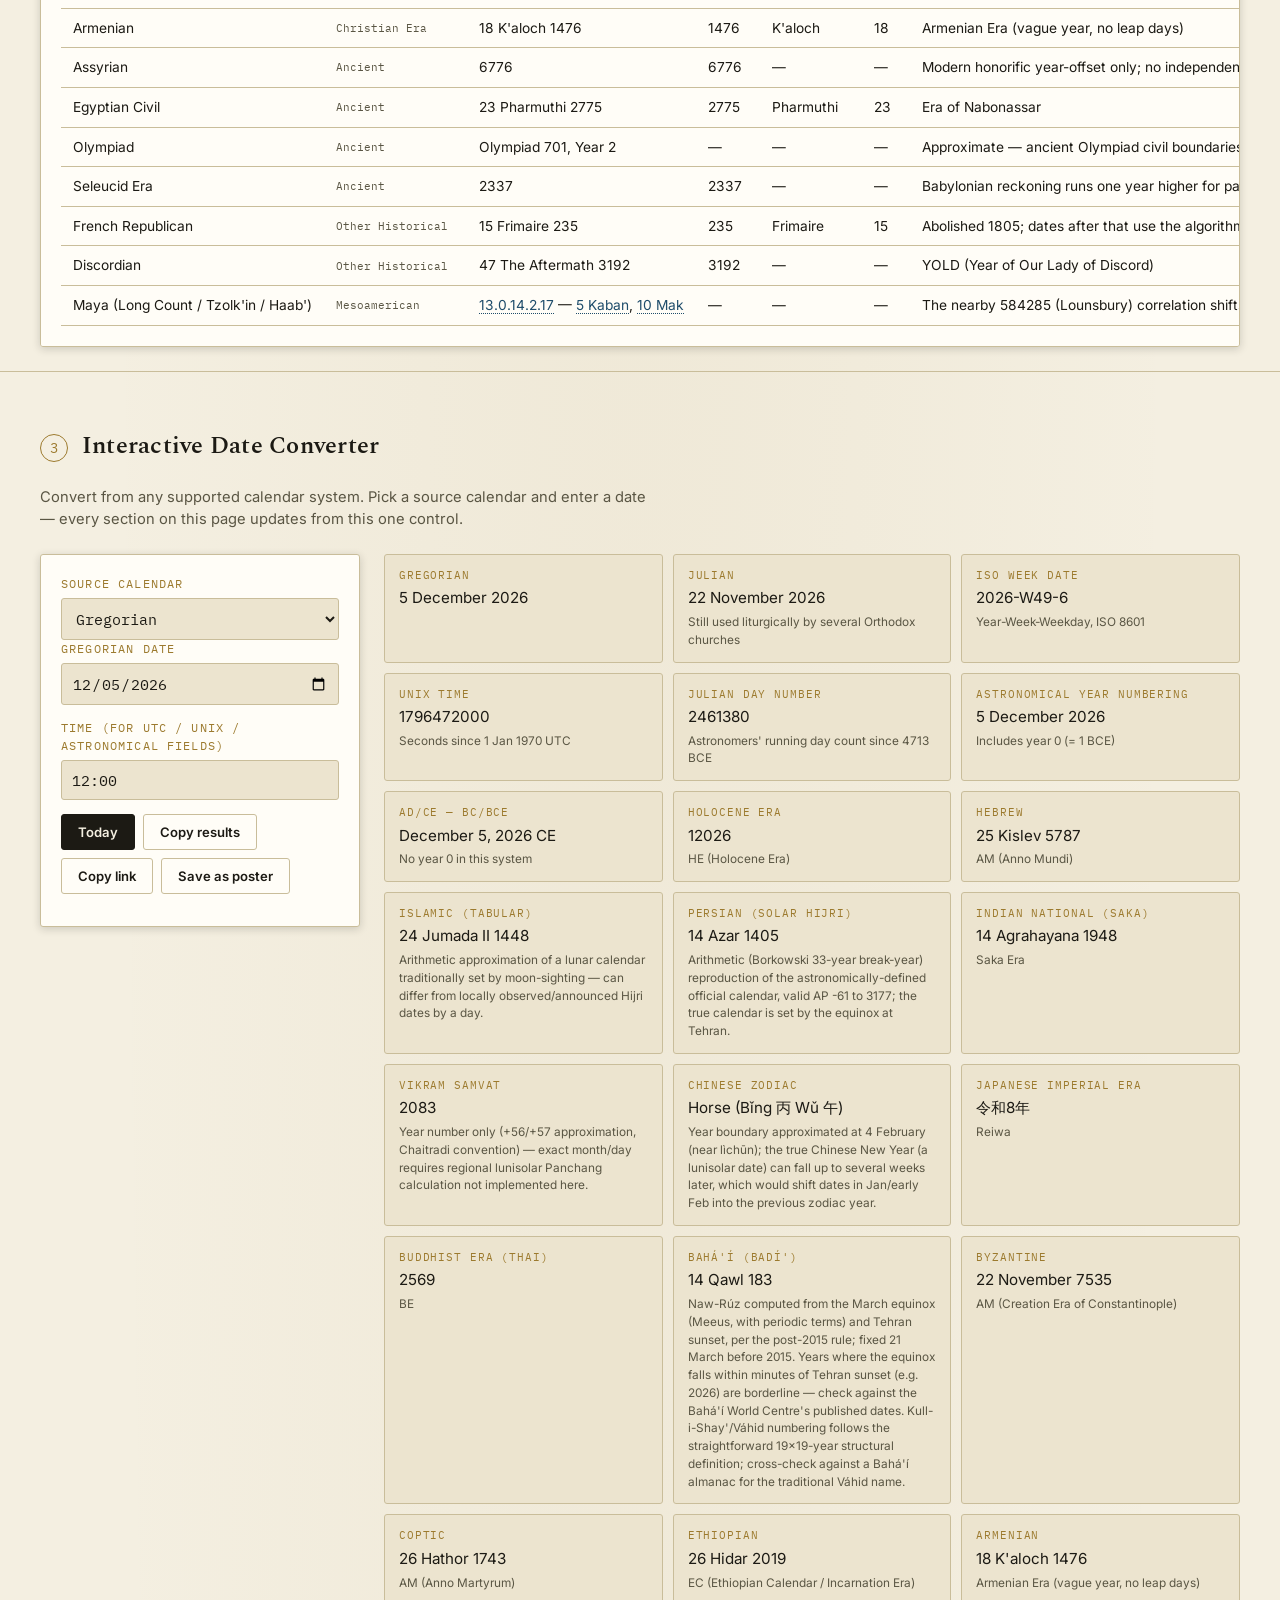
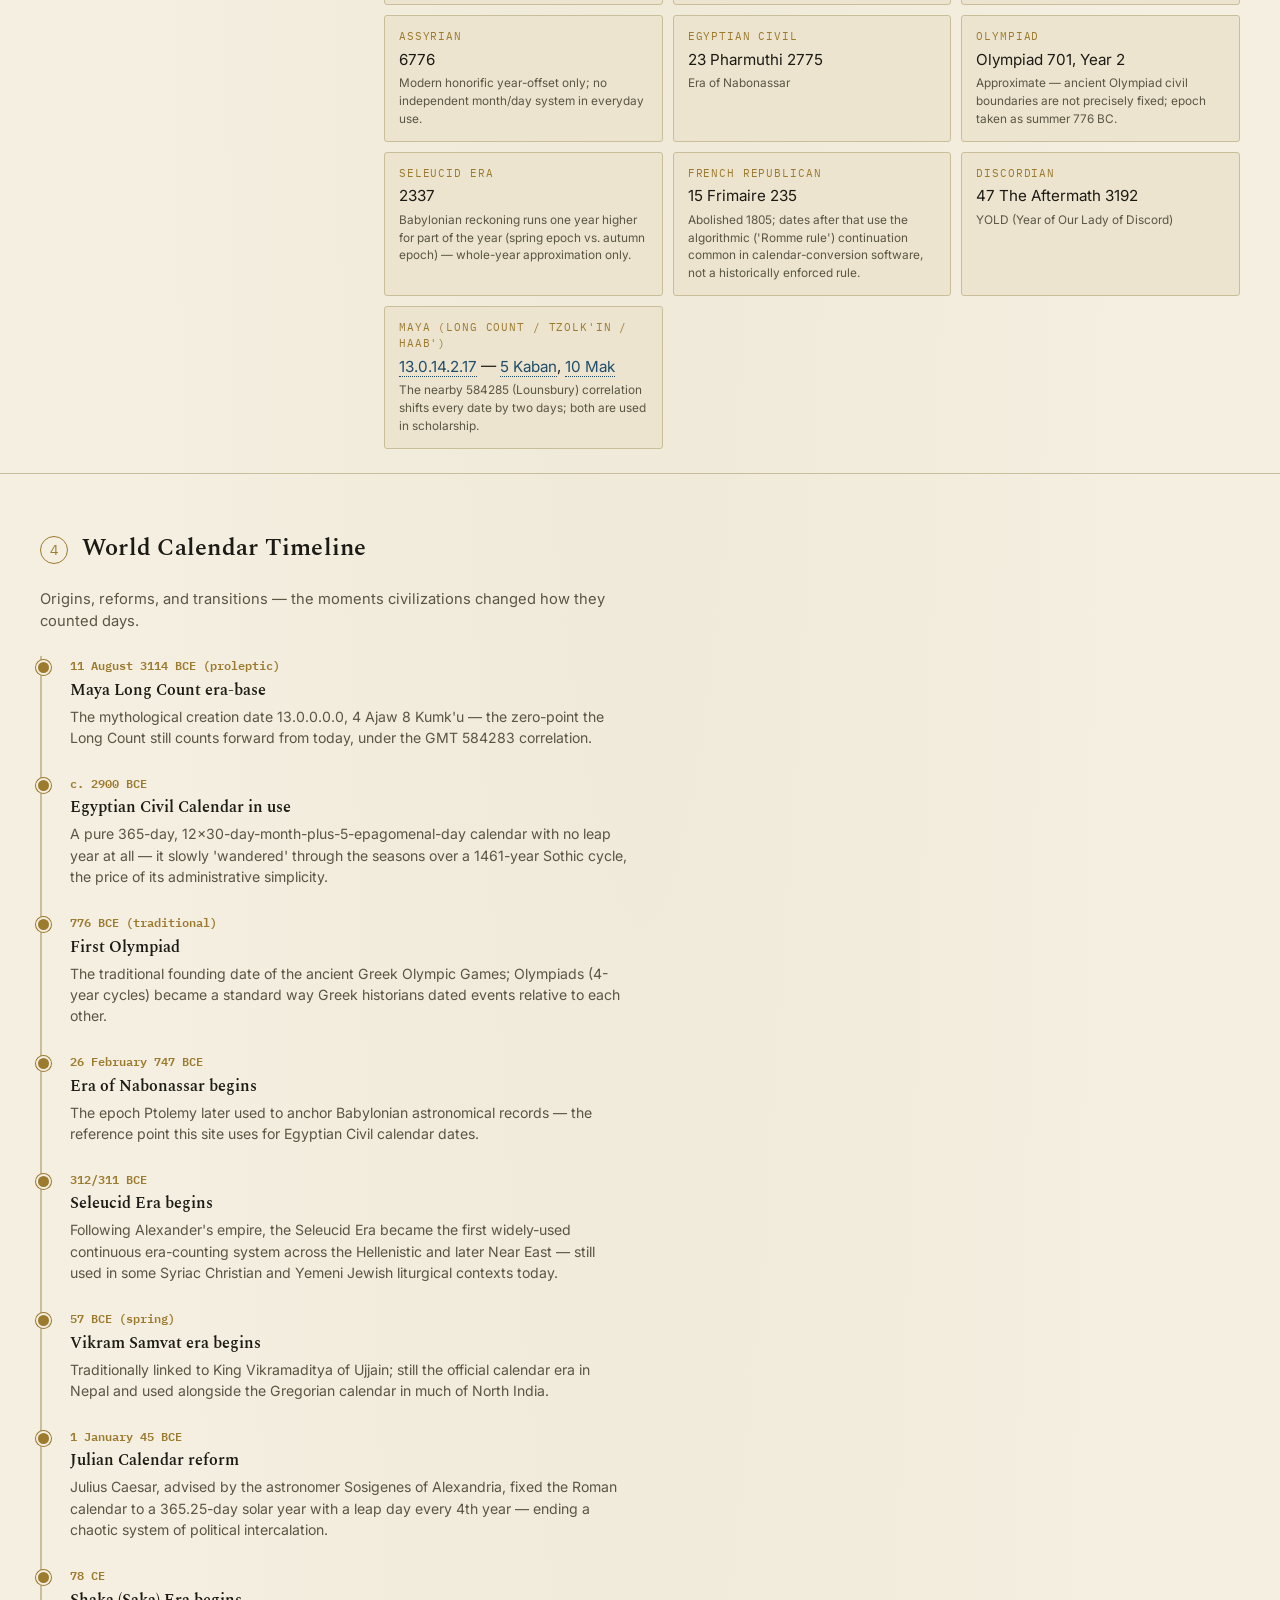
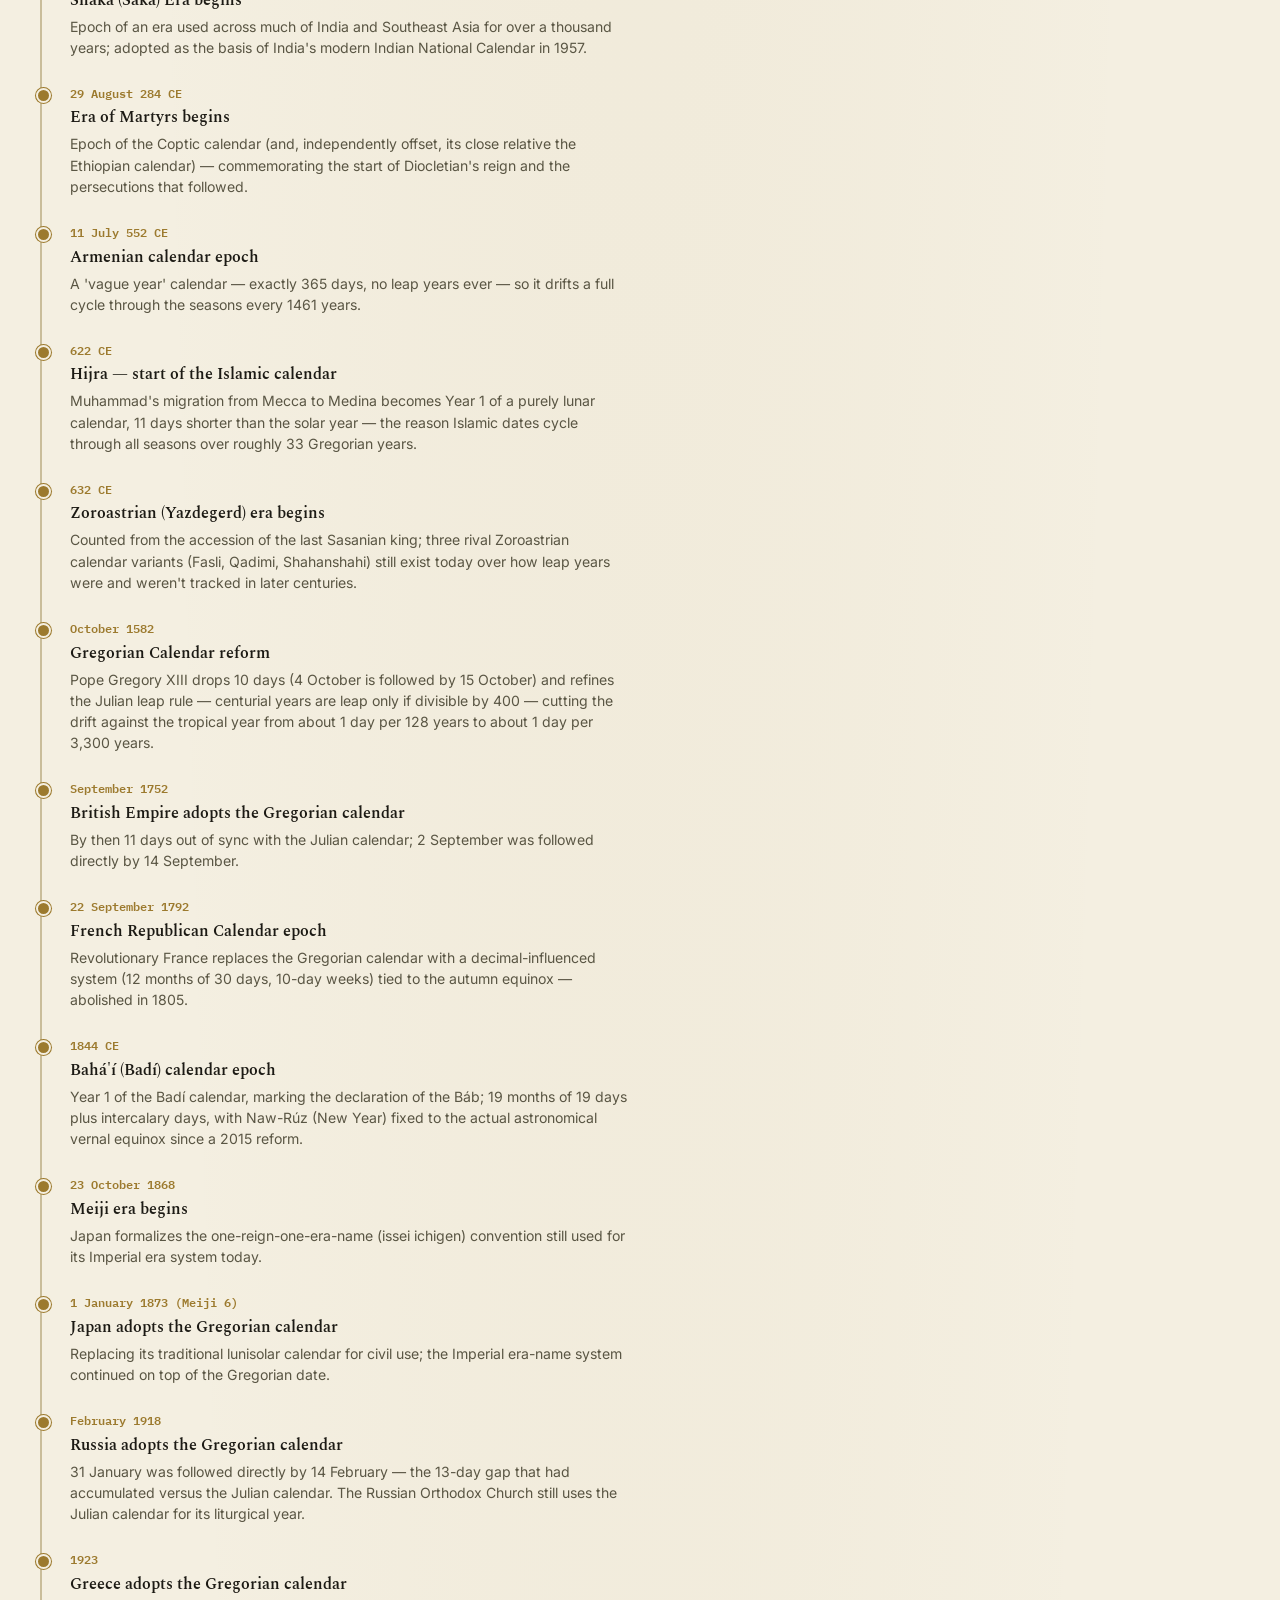
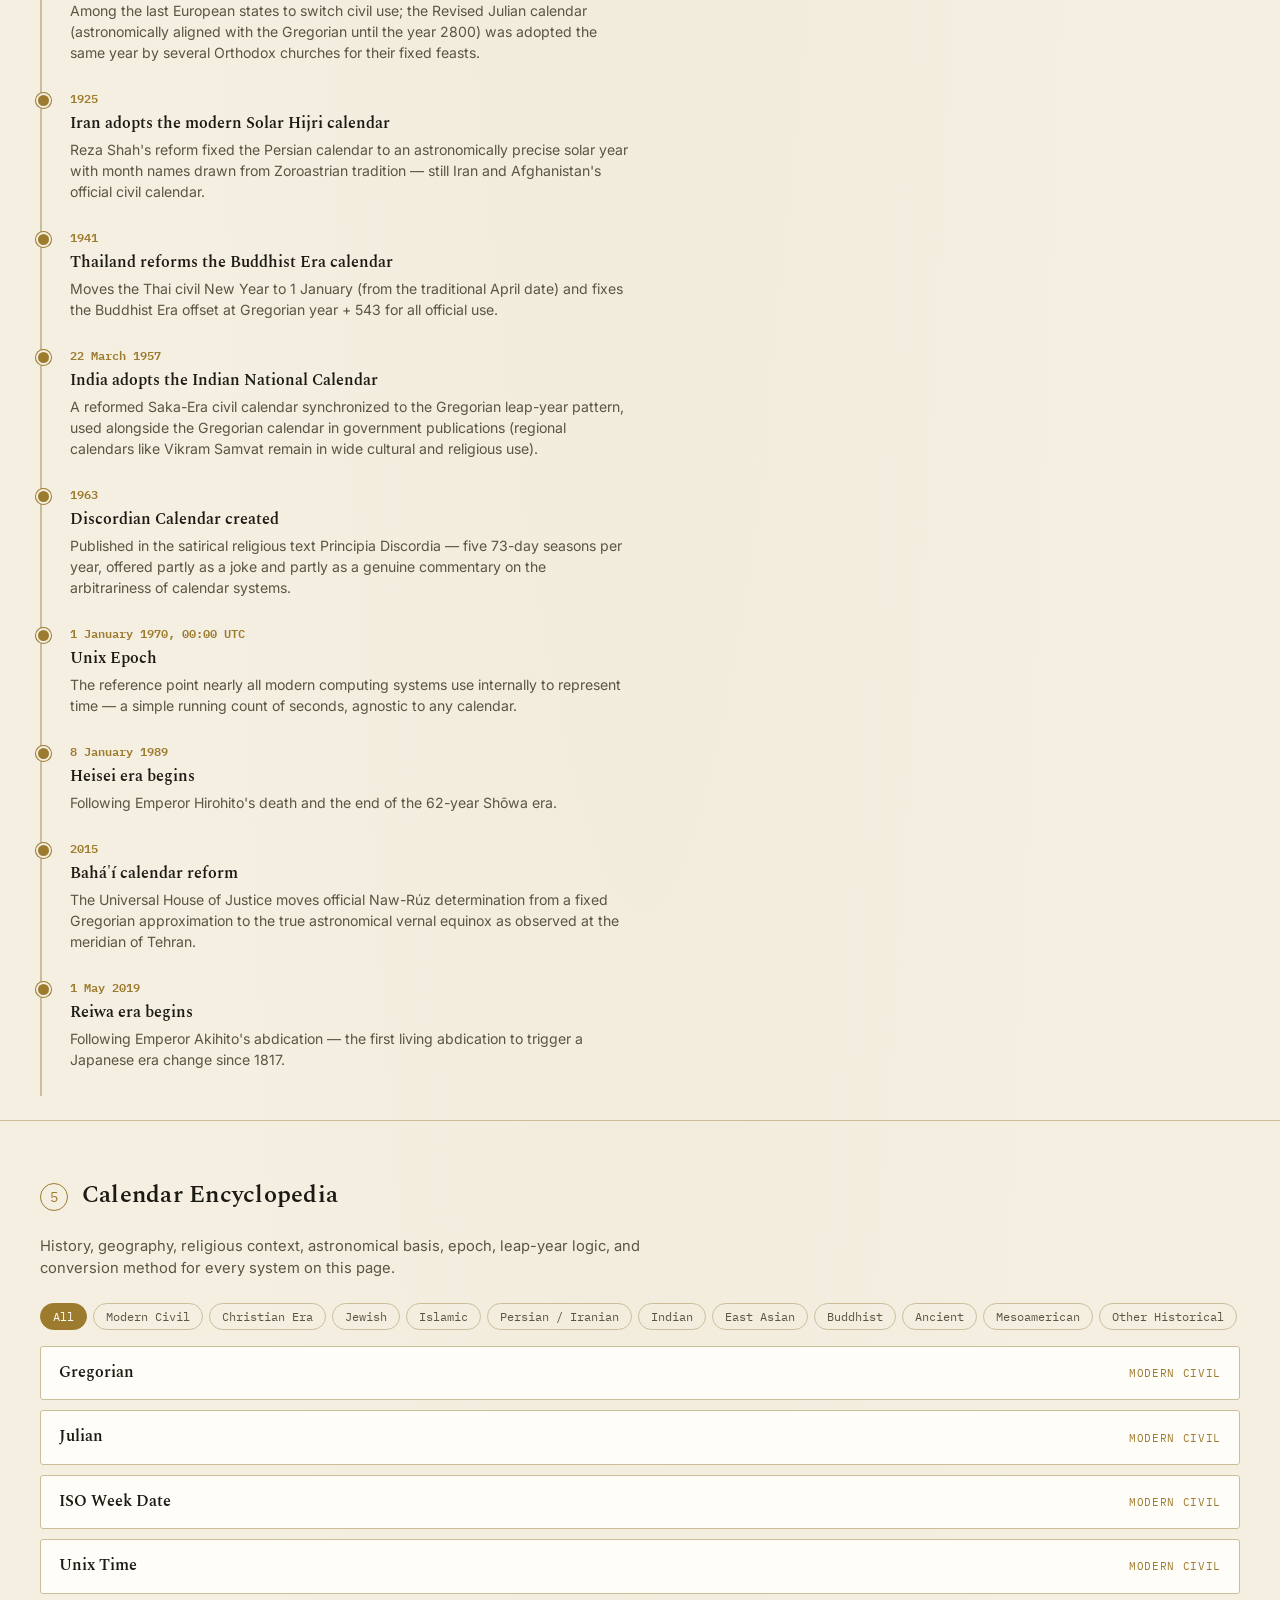
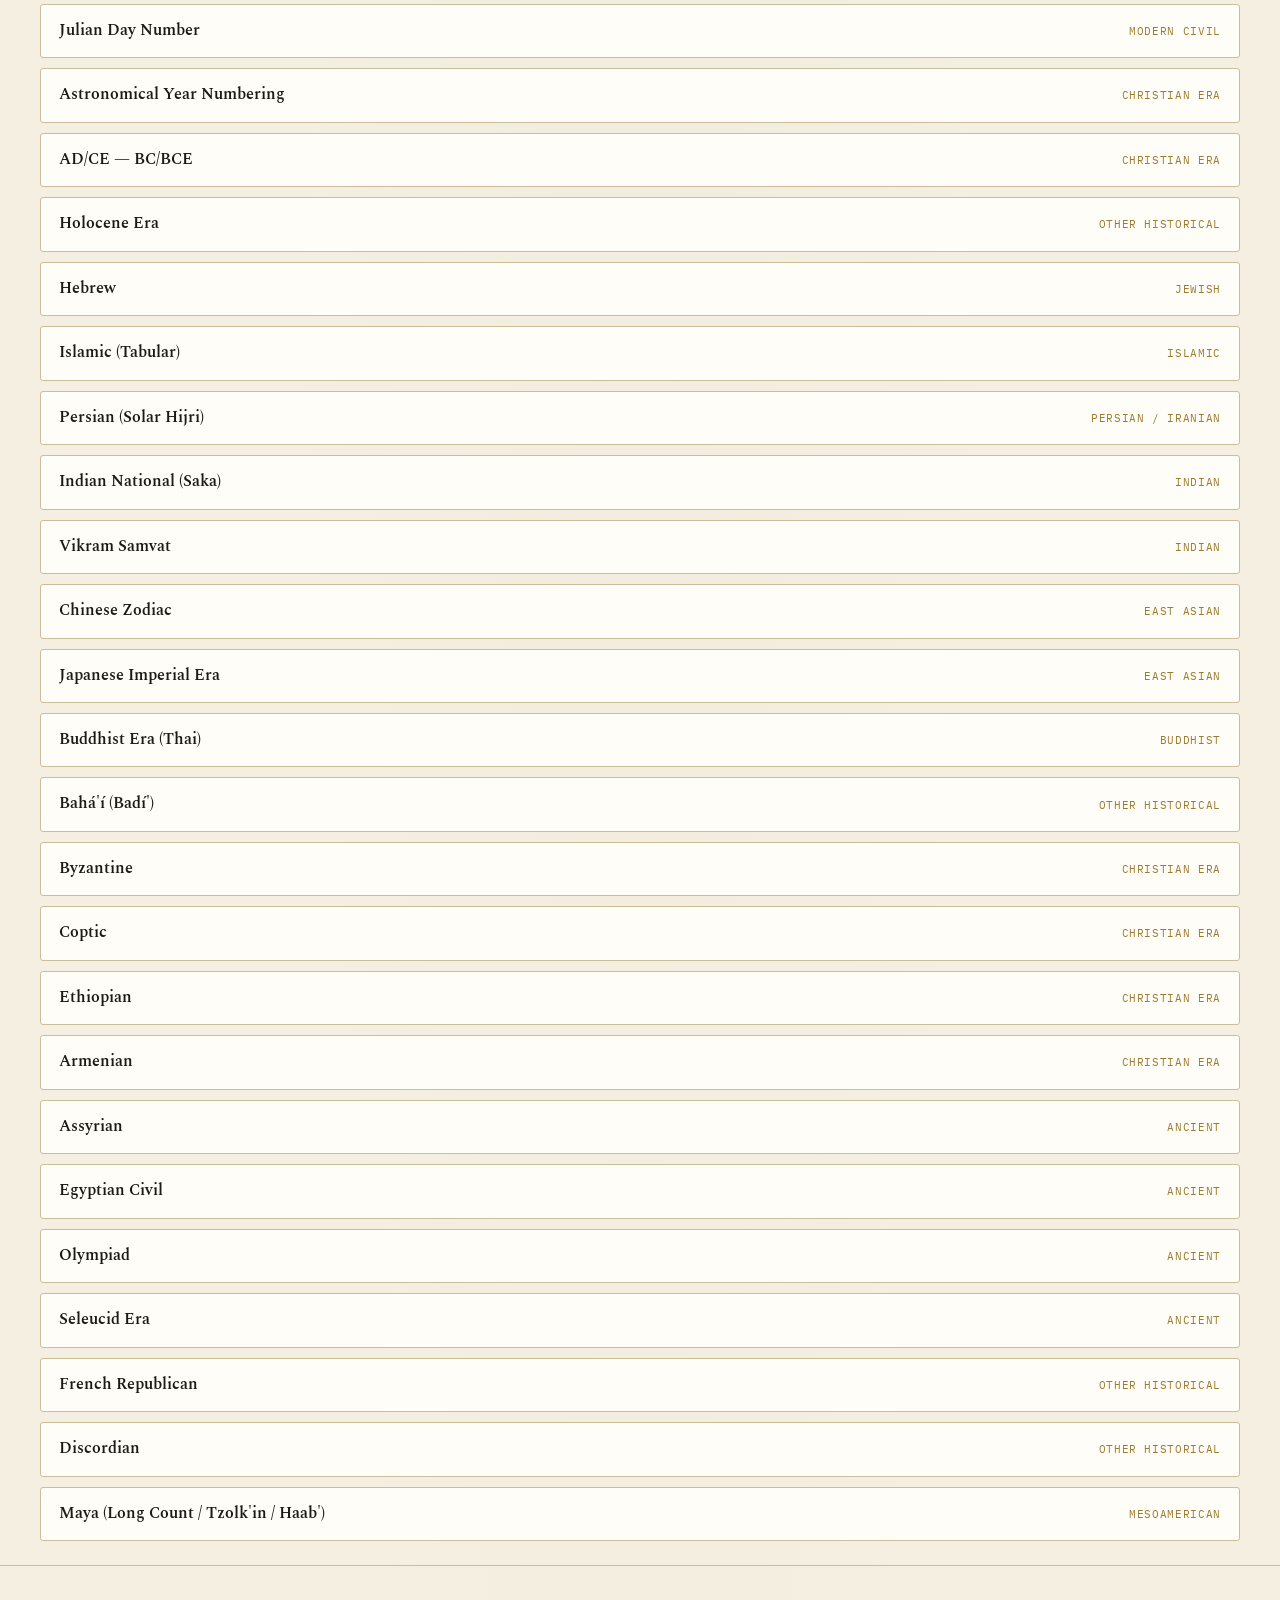
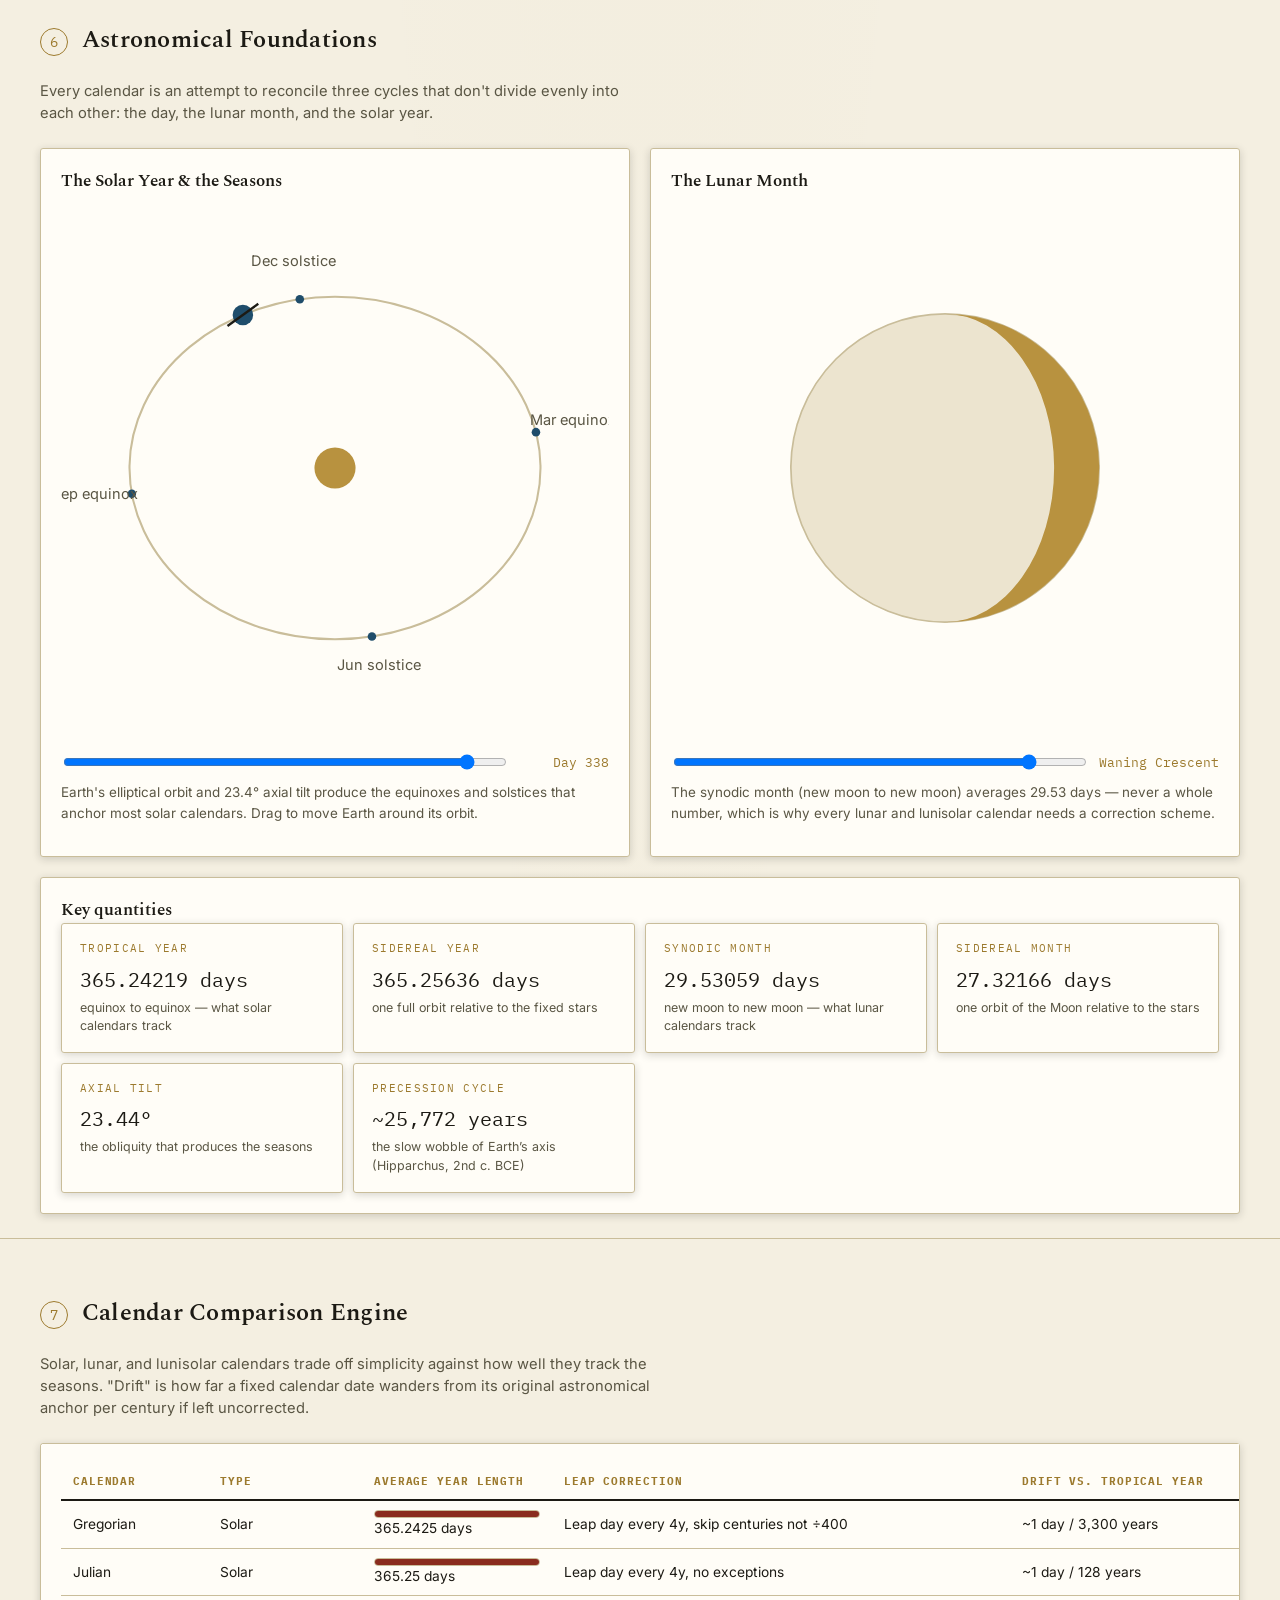
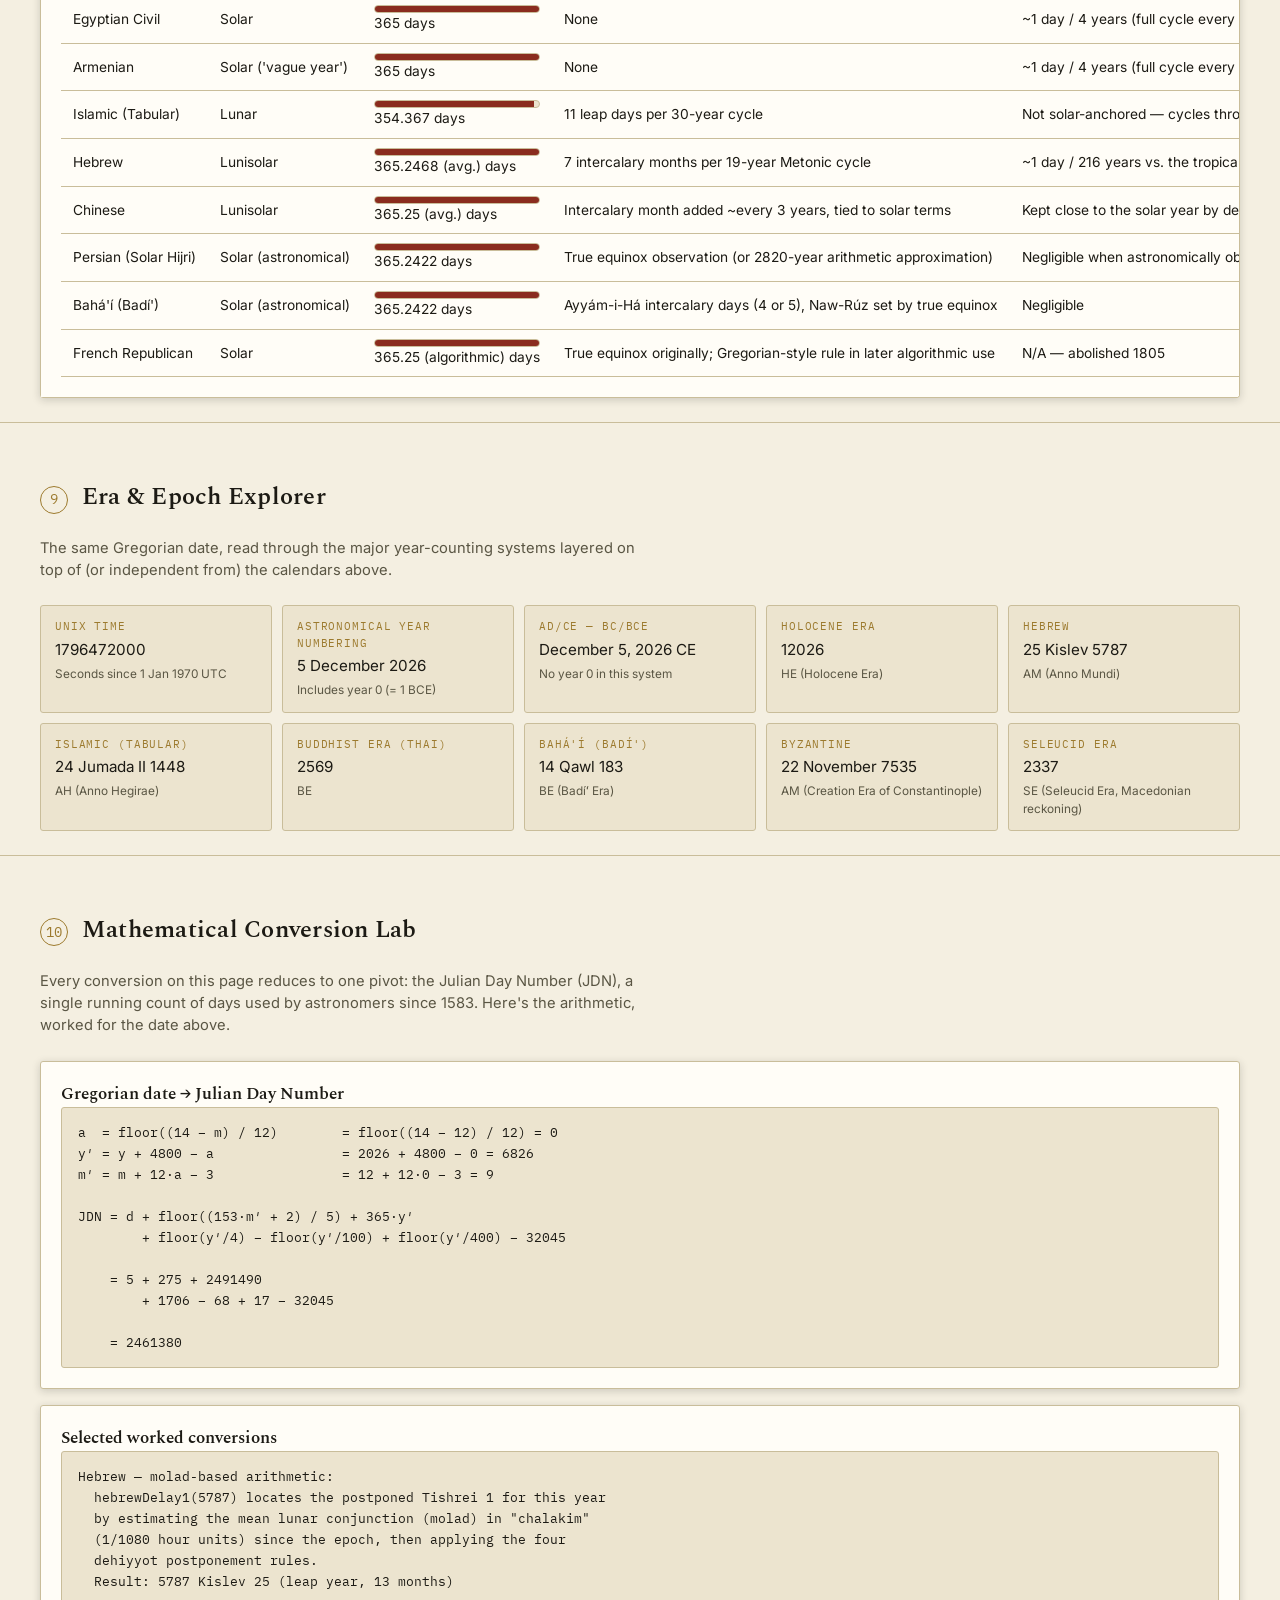
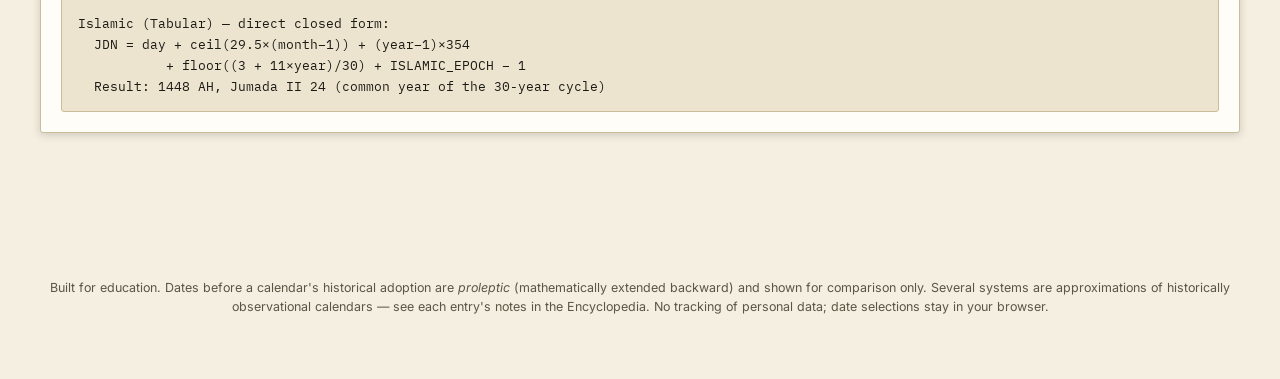
==== commit 9e50574a: "Index infrastructure: search and AI crawler readiness robots/sitemap/llms.txt, canonical and Open Gr" ====
--- a/index.html
+++ b/index.html
@@ -4,6 +4,13 @@
 <meta charset="UTF-8">
 <meta name="viewport" content="width=device-width, initial-scale=1.0">
 <title>World Calendar Explorer</title>
+<link rel="canonical" href="https://followorbounce.github.io/world-calendar-explorer/">
+<meta property="og:type" content="website">
+<meta property="og:site_name" content="World Calendar Explorer">
+<meta property="og:title" content="World Calendar Explorer">
+<meta property="og:url" content="https://followorbounce.github.io/world-calendar-explorer/">
+<meta property="og:description" content="An interactive museum of human timekeeping — convert any Gregorian date into dozens of historically documented calendar systems, explore their astronomical foundations, and see how civilizations have measured time.">
+<meta name="twitter:card" content="summary">
 <meta name="description" content="An interactive museum of human timekeeping — convert any Gregorian date into dozens of historically documented calendar systems, explore their astronomical foundations, and see how civilizations have measured time.">
 <link rel="preconnect" href="https://fonts.googleapis.com">
 <link rel="preconnect" href="https://fonts.gstatic.com" crossorigin>
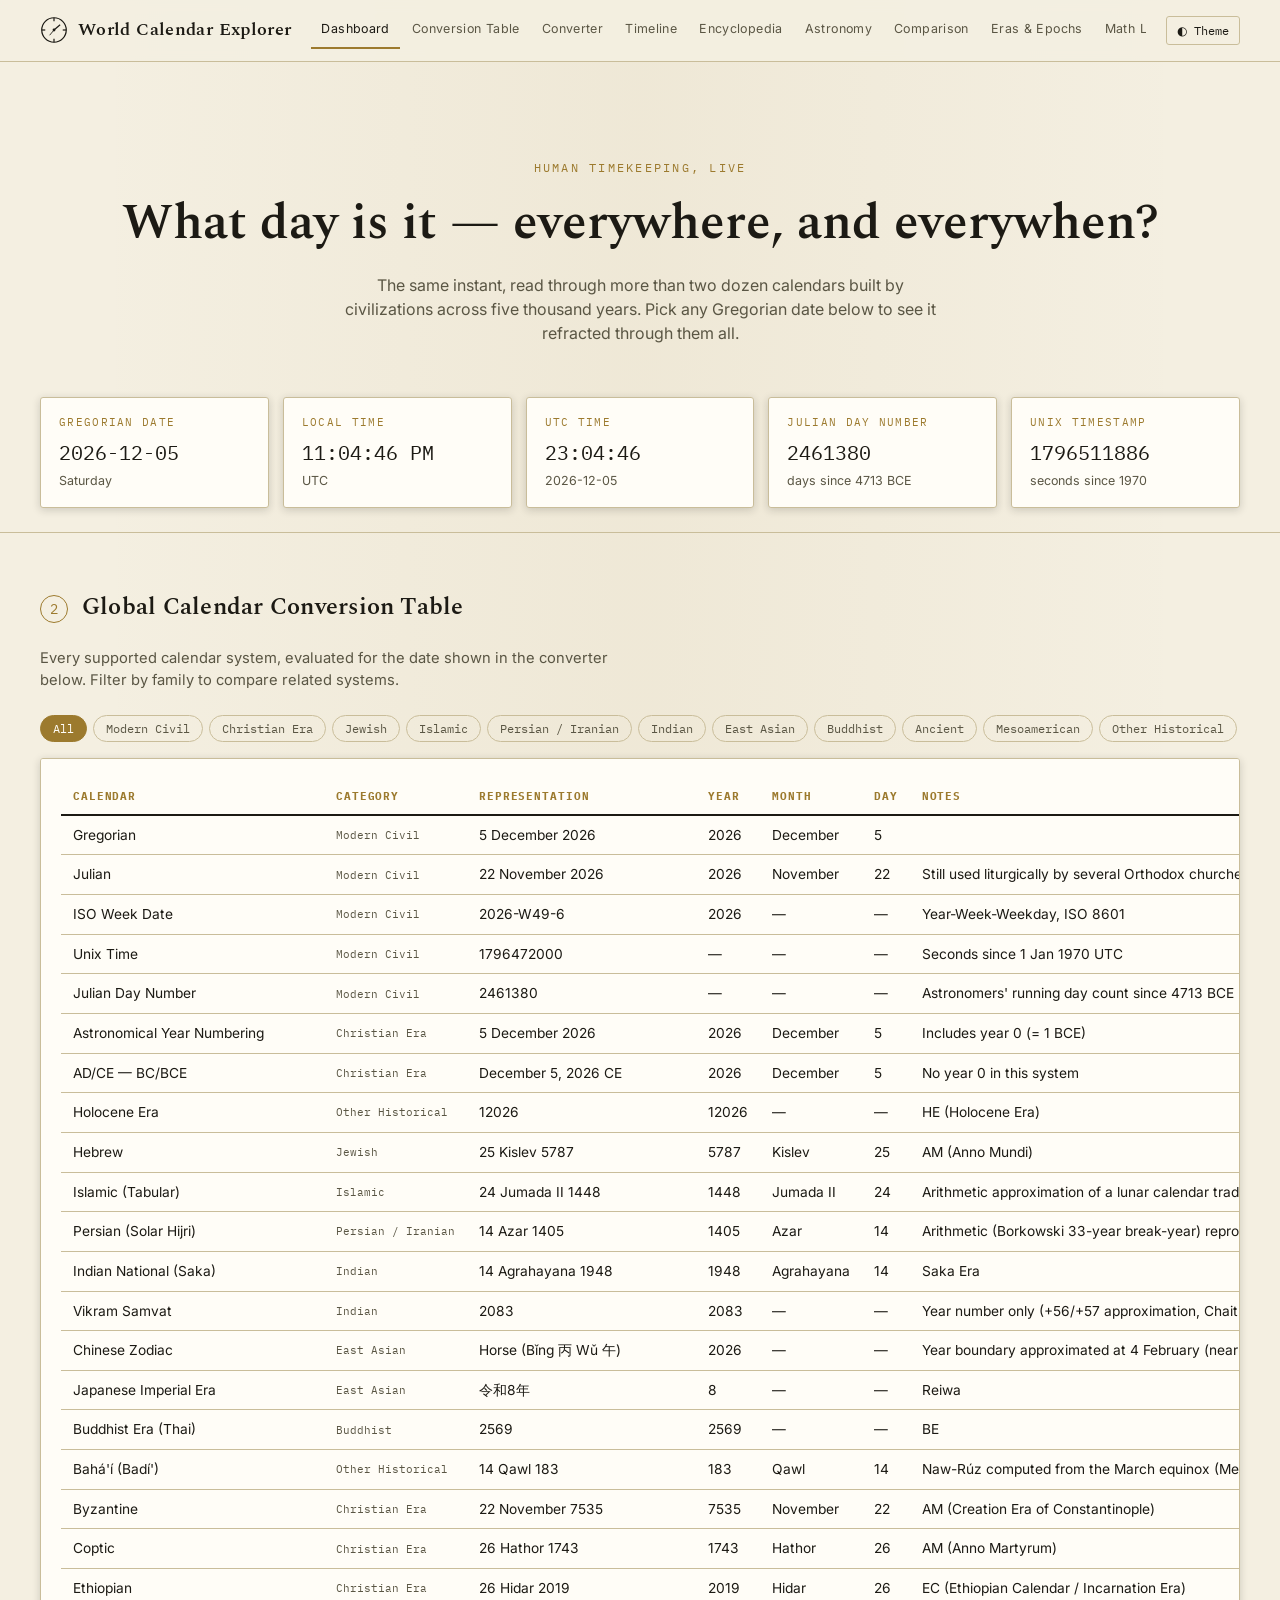
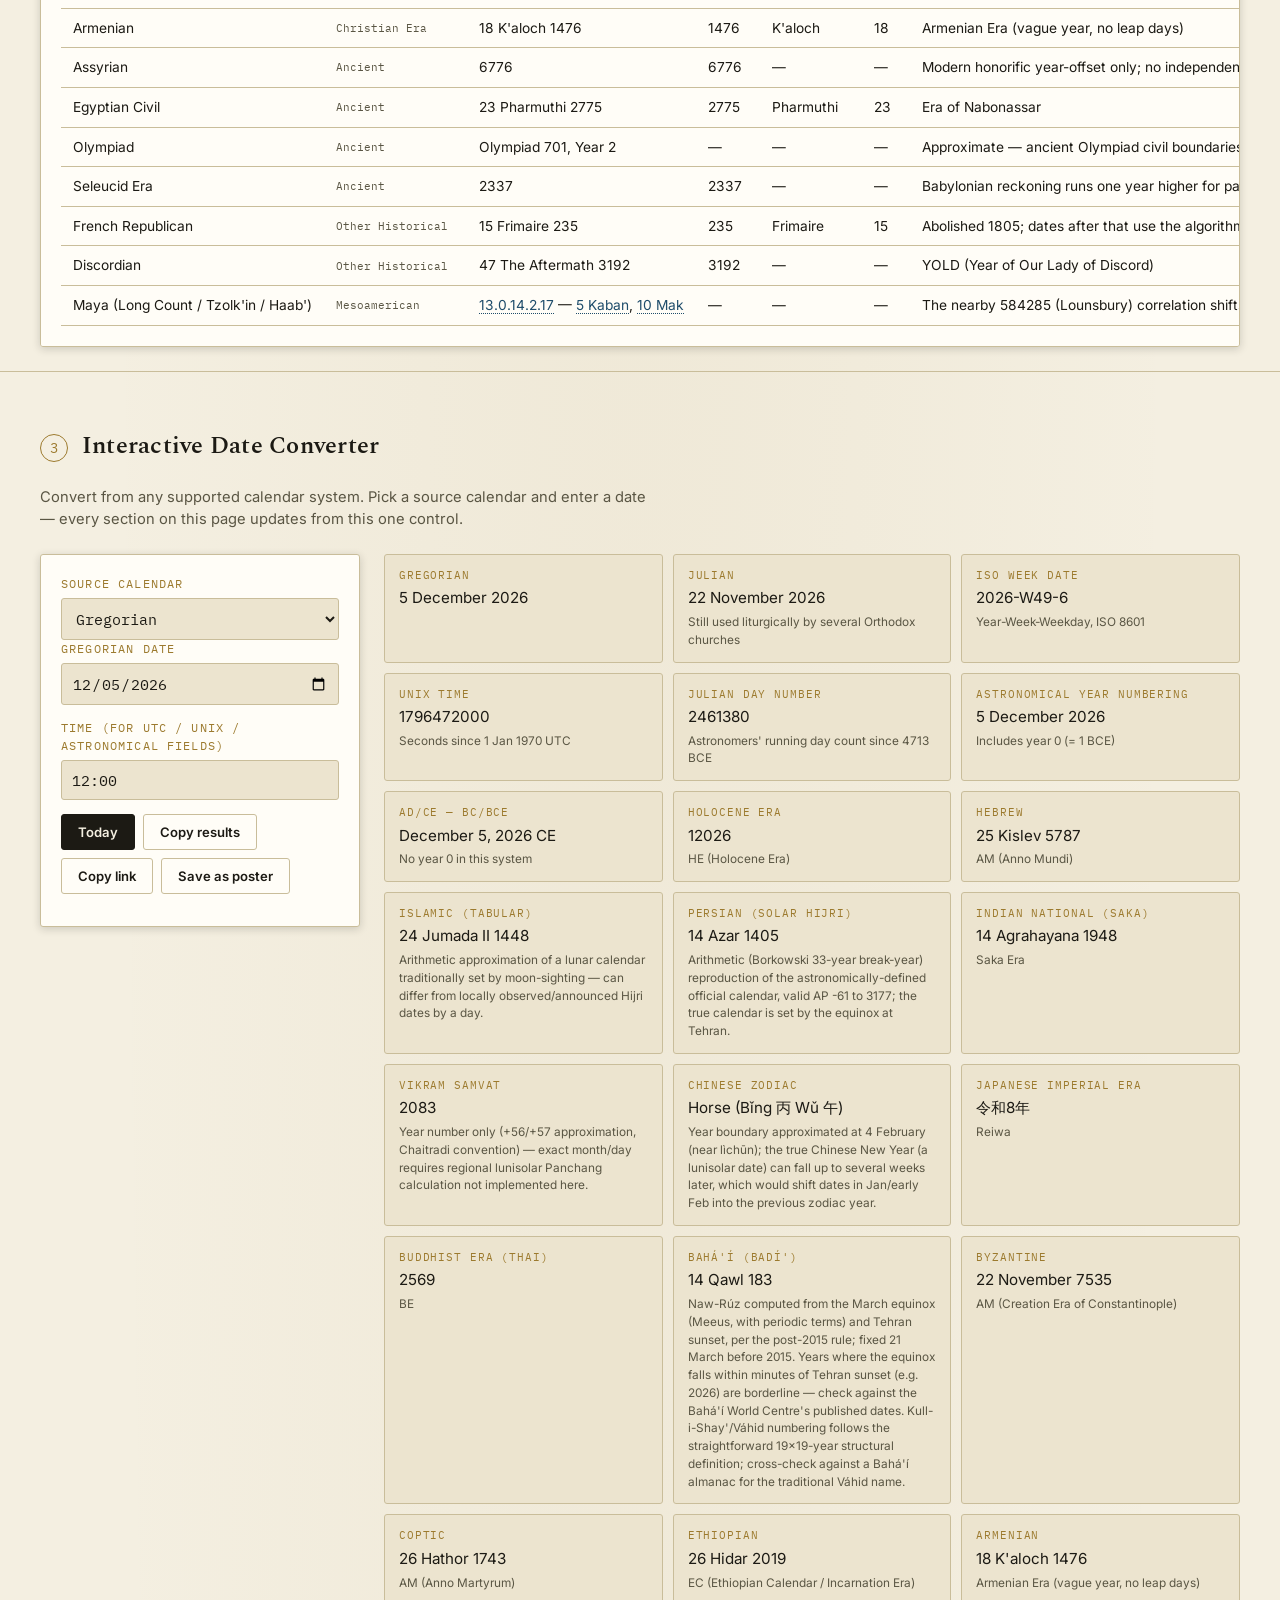
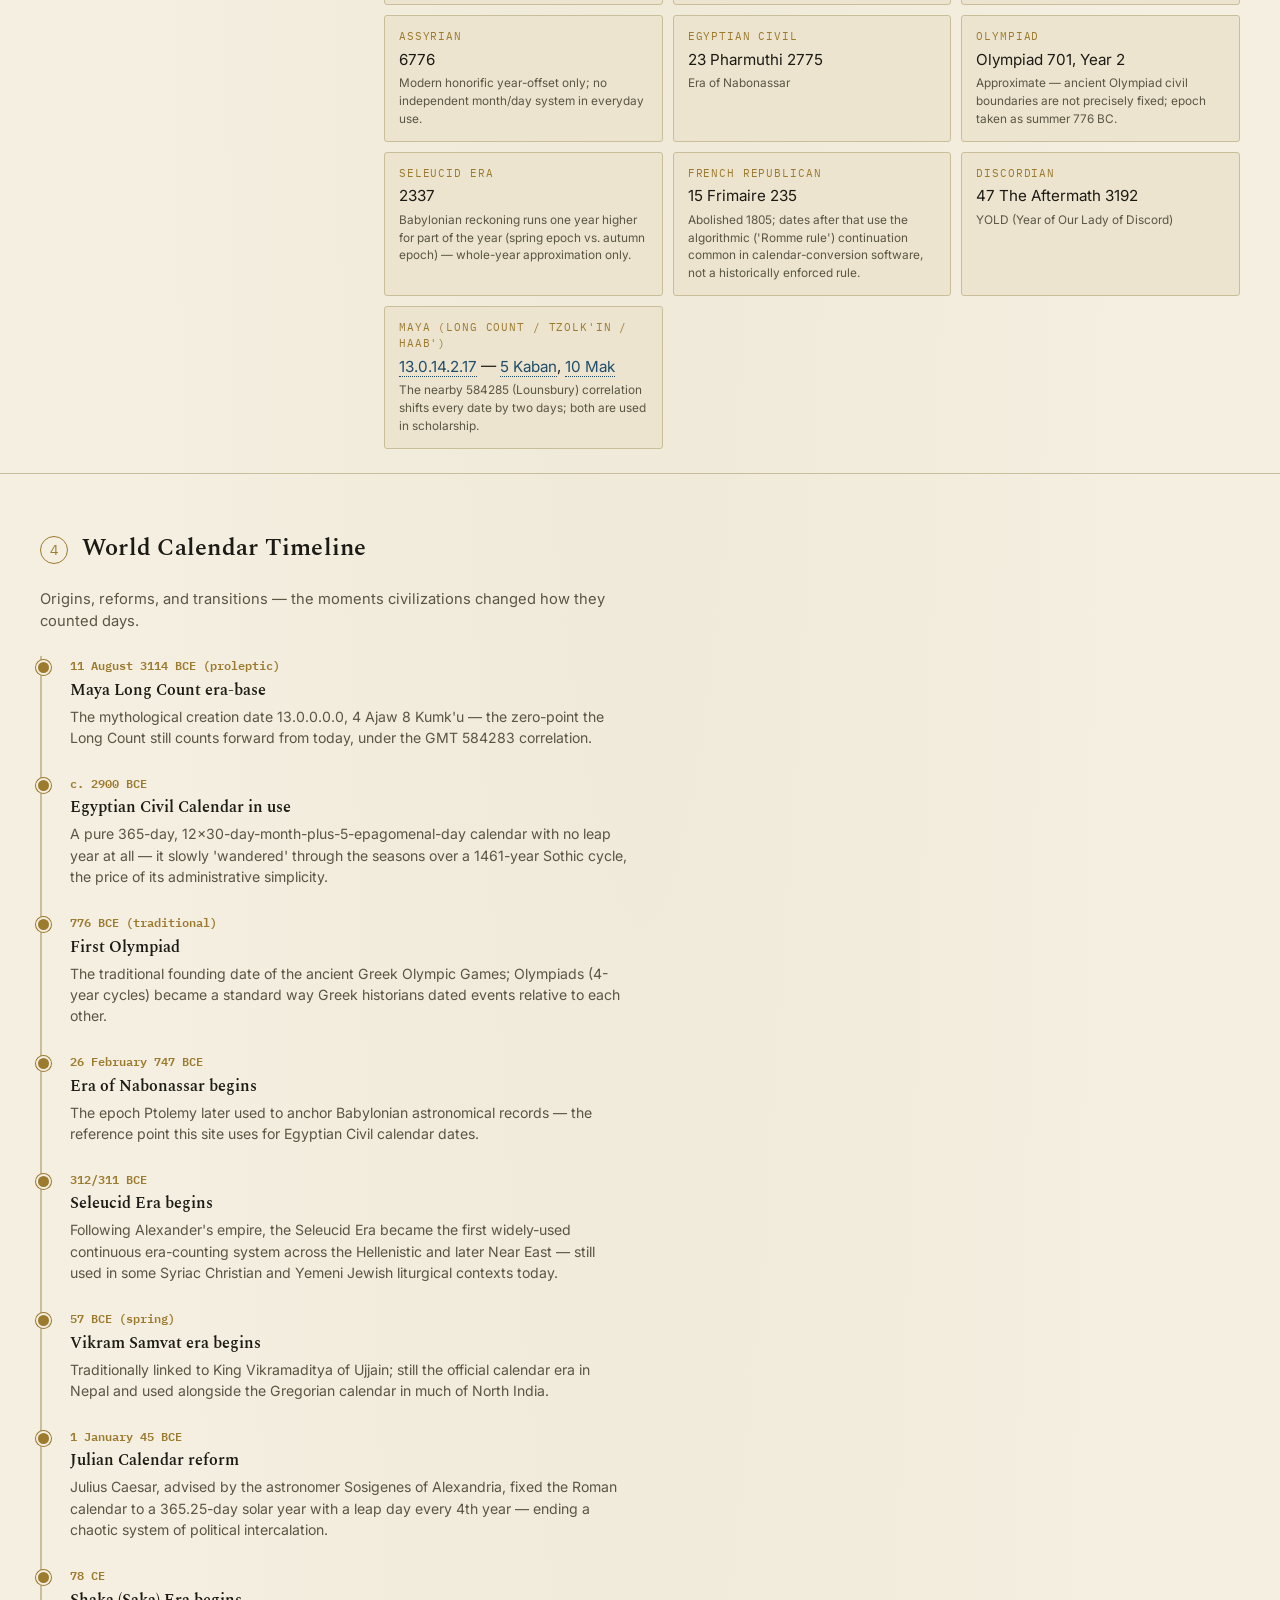
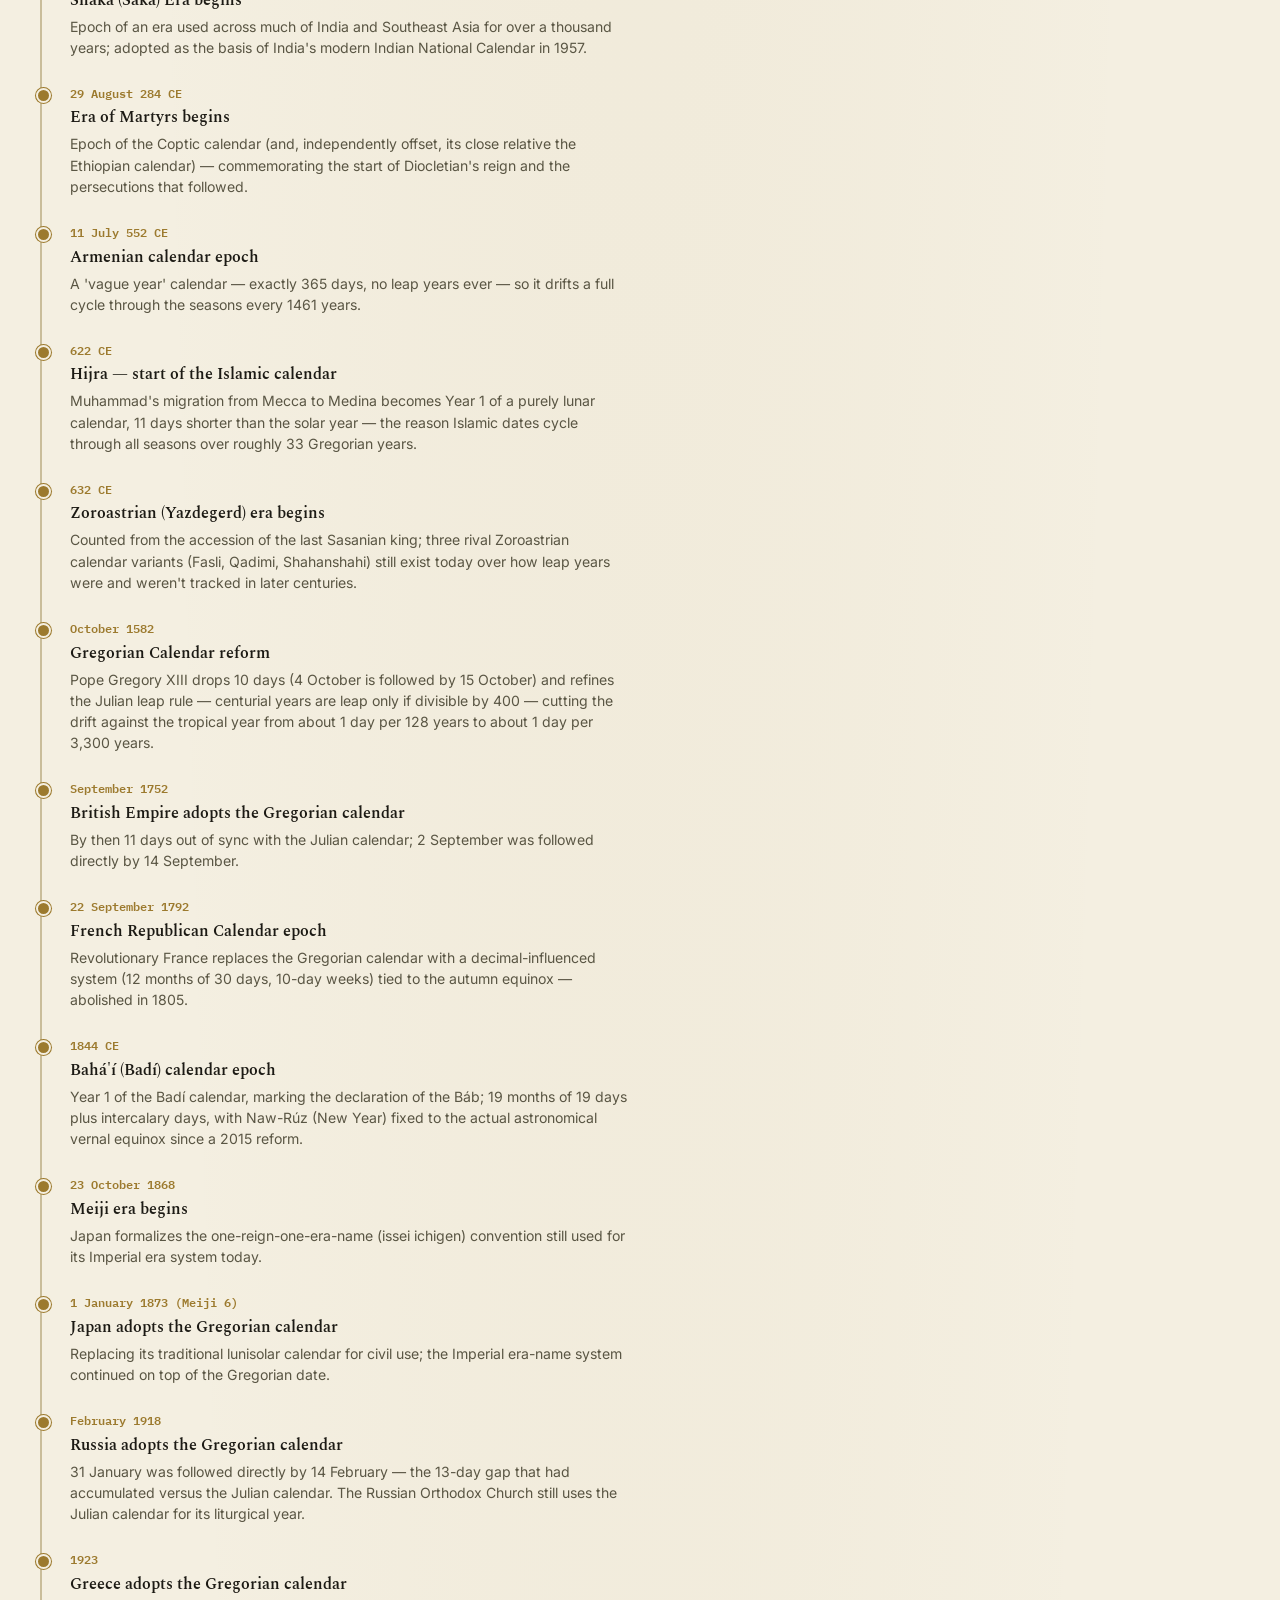
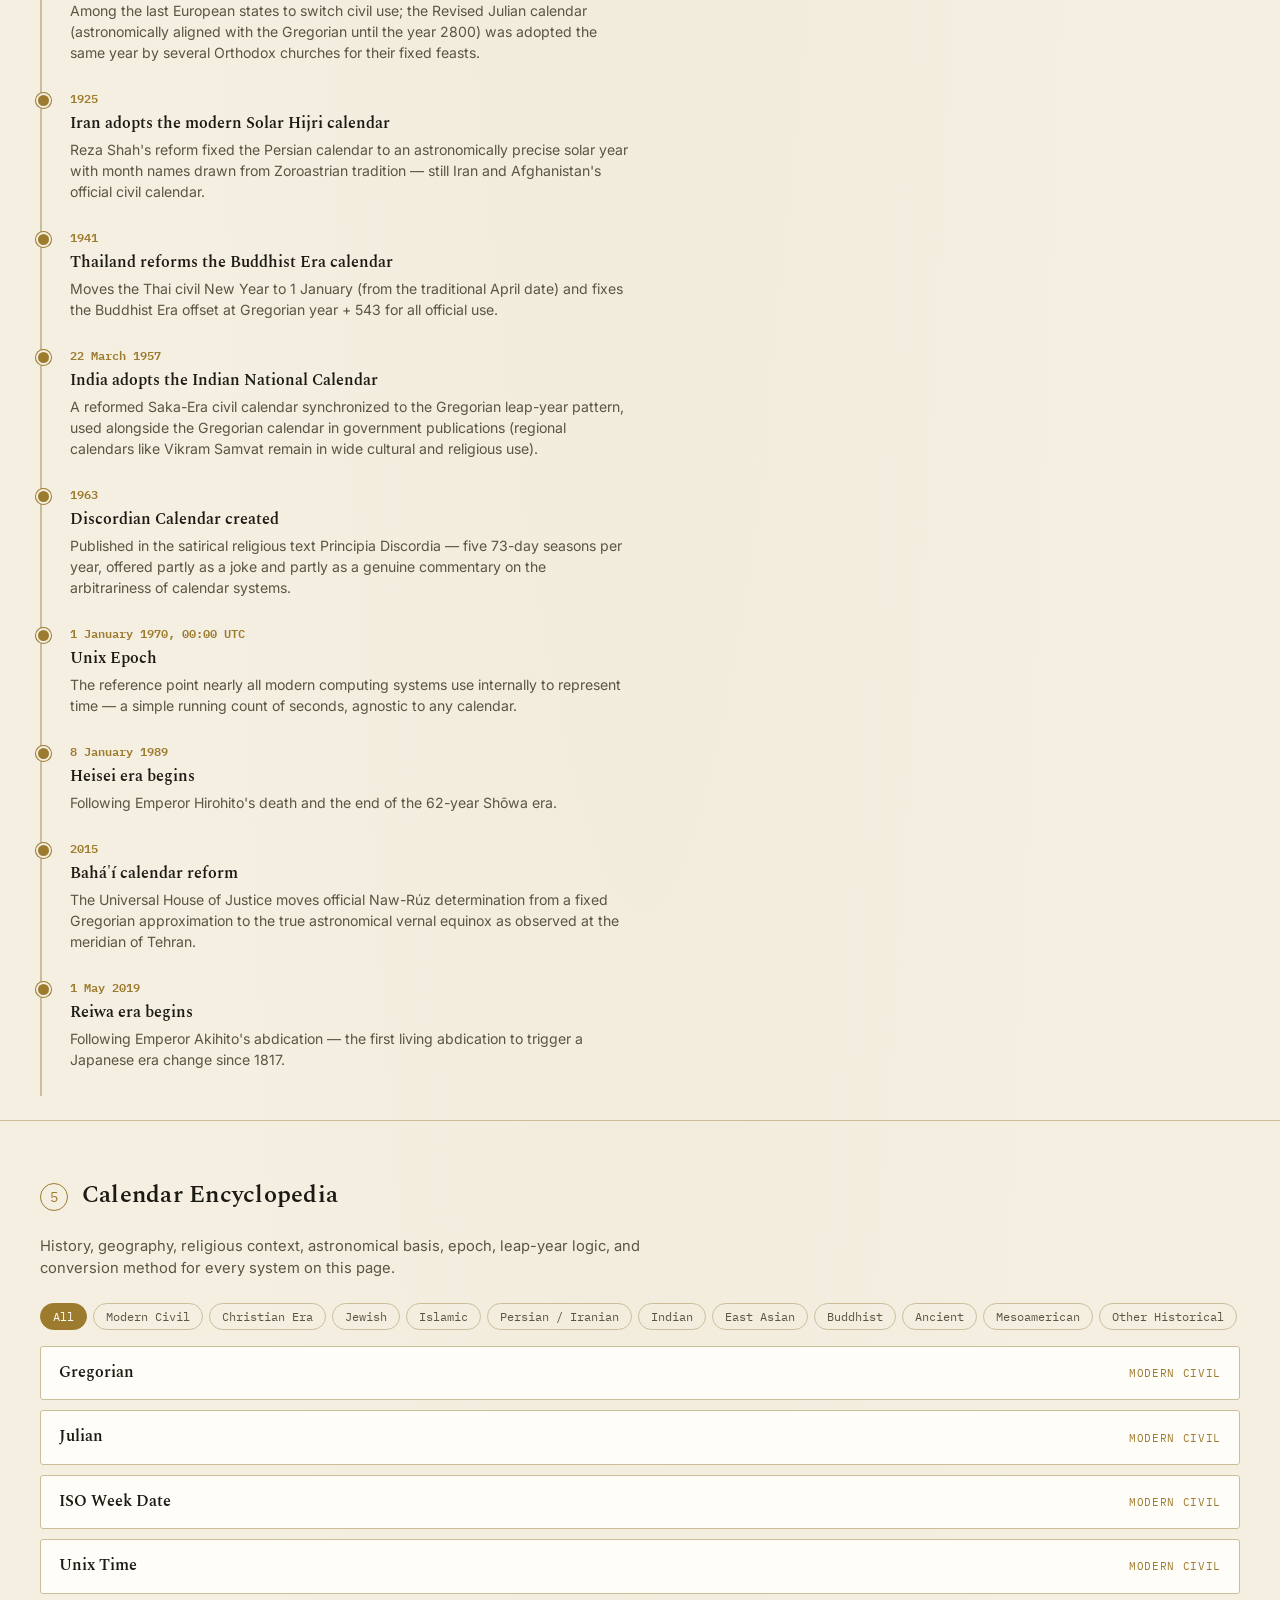
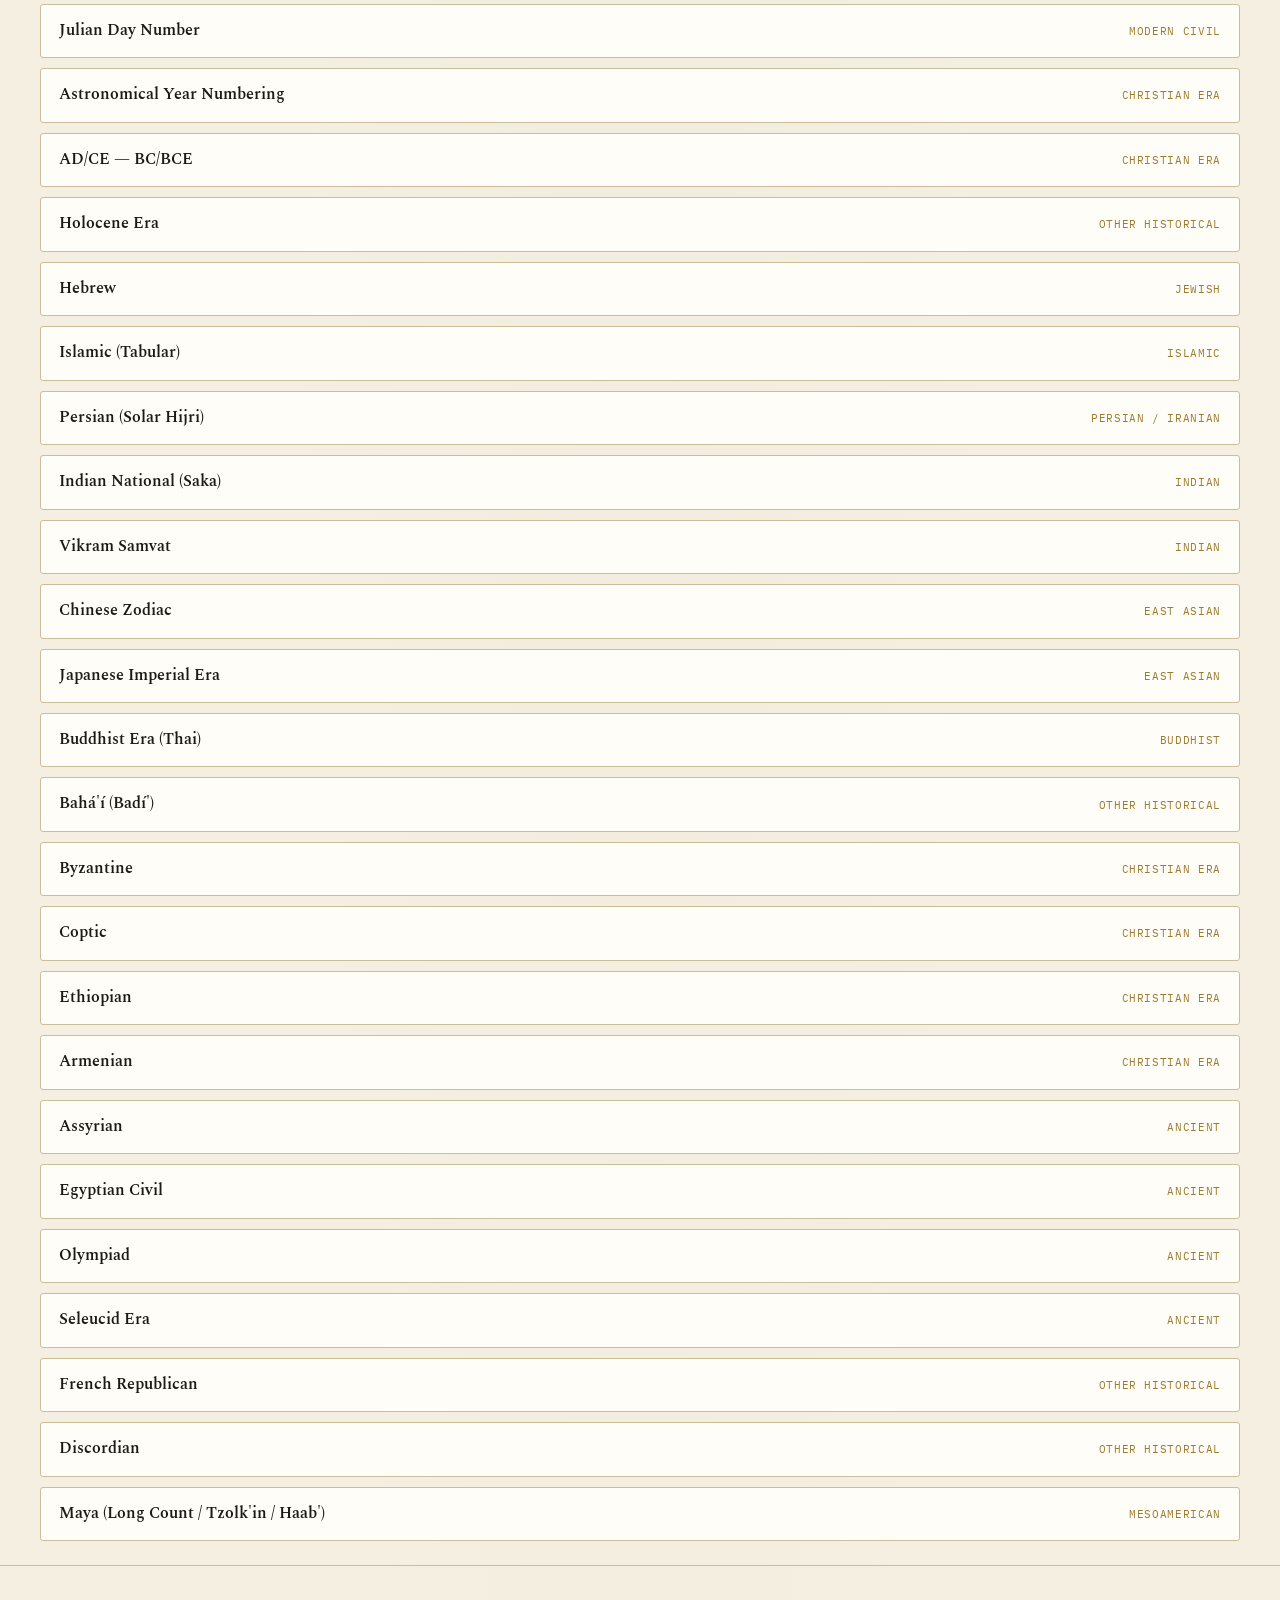
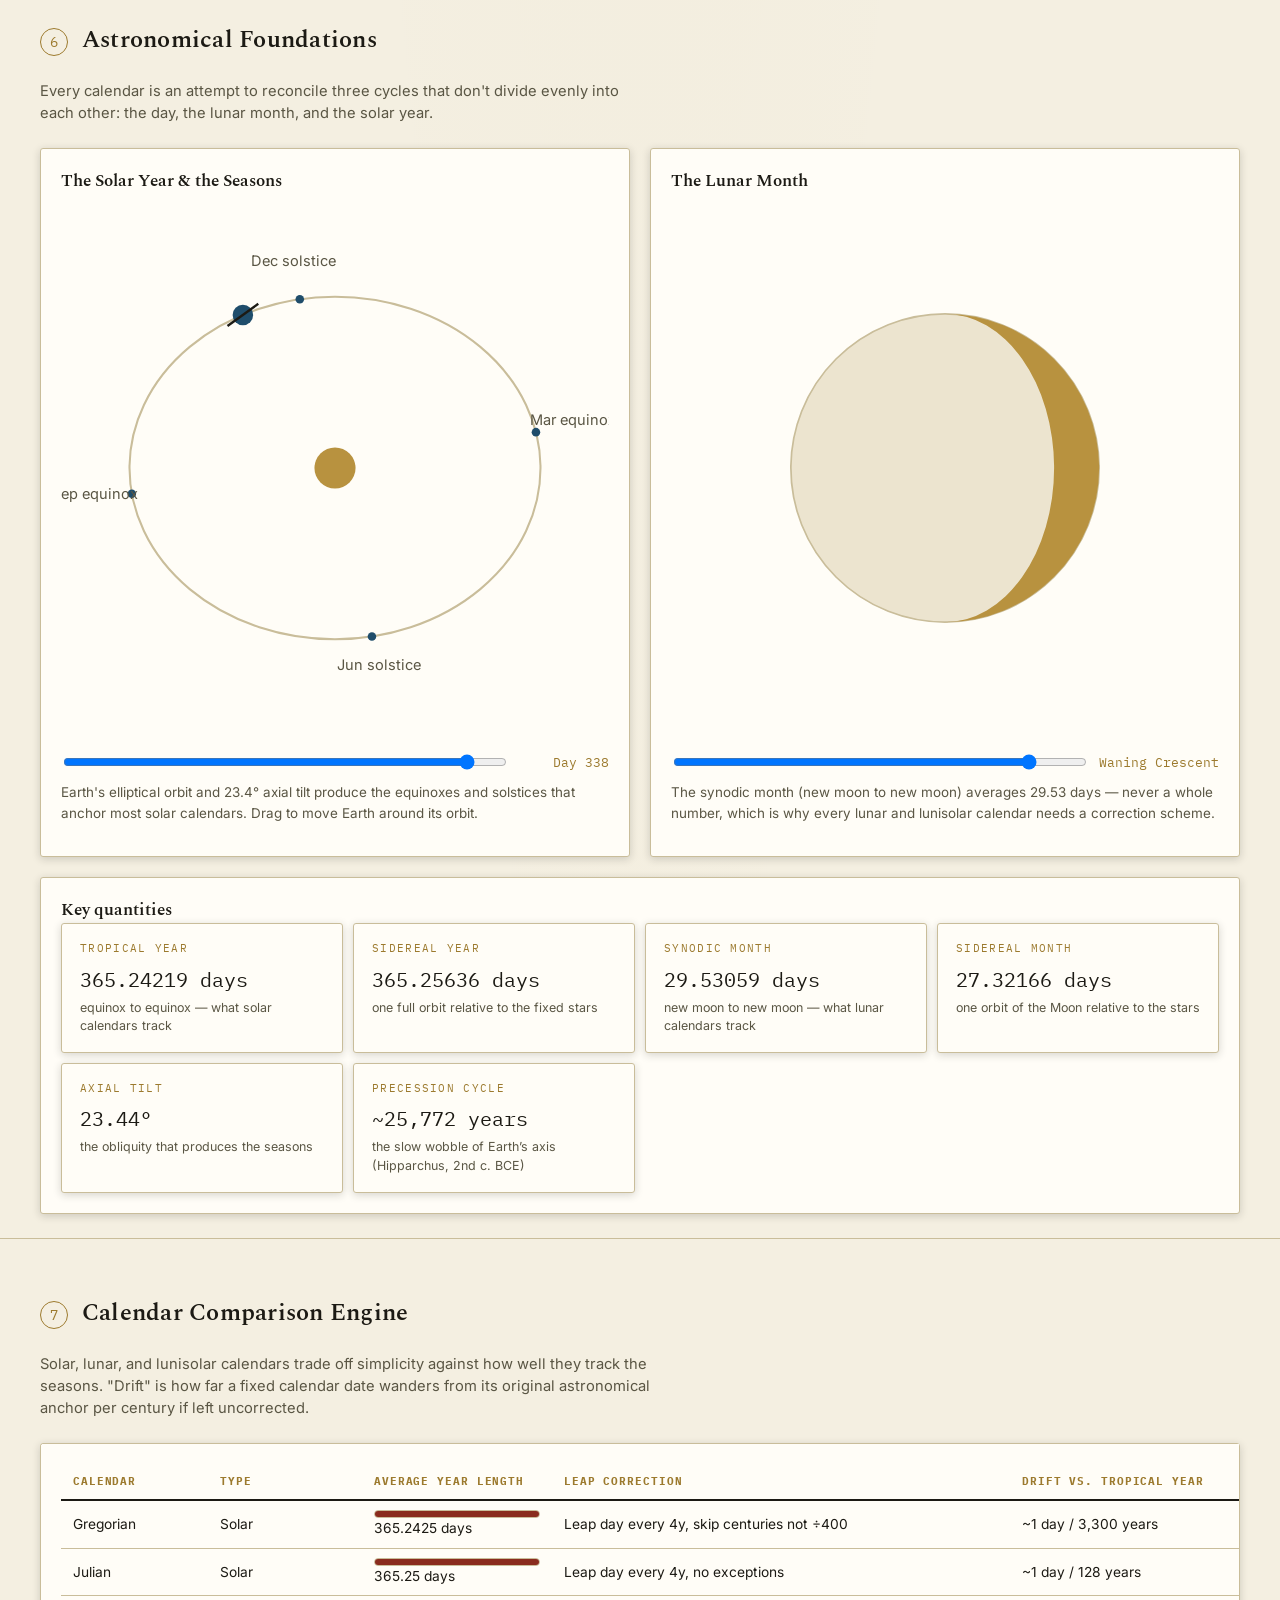
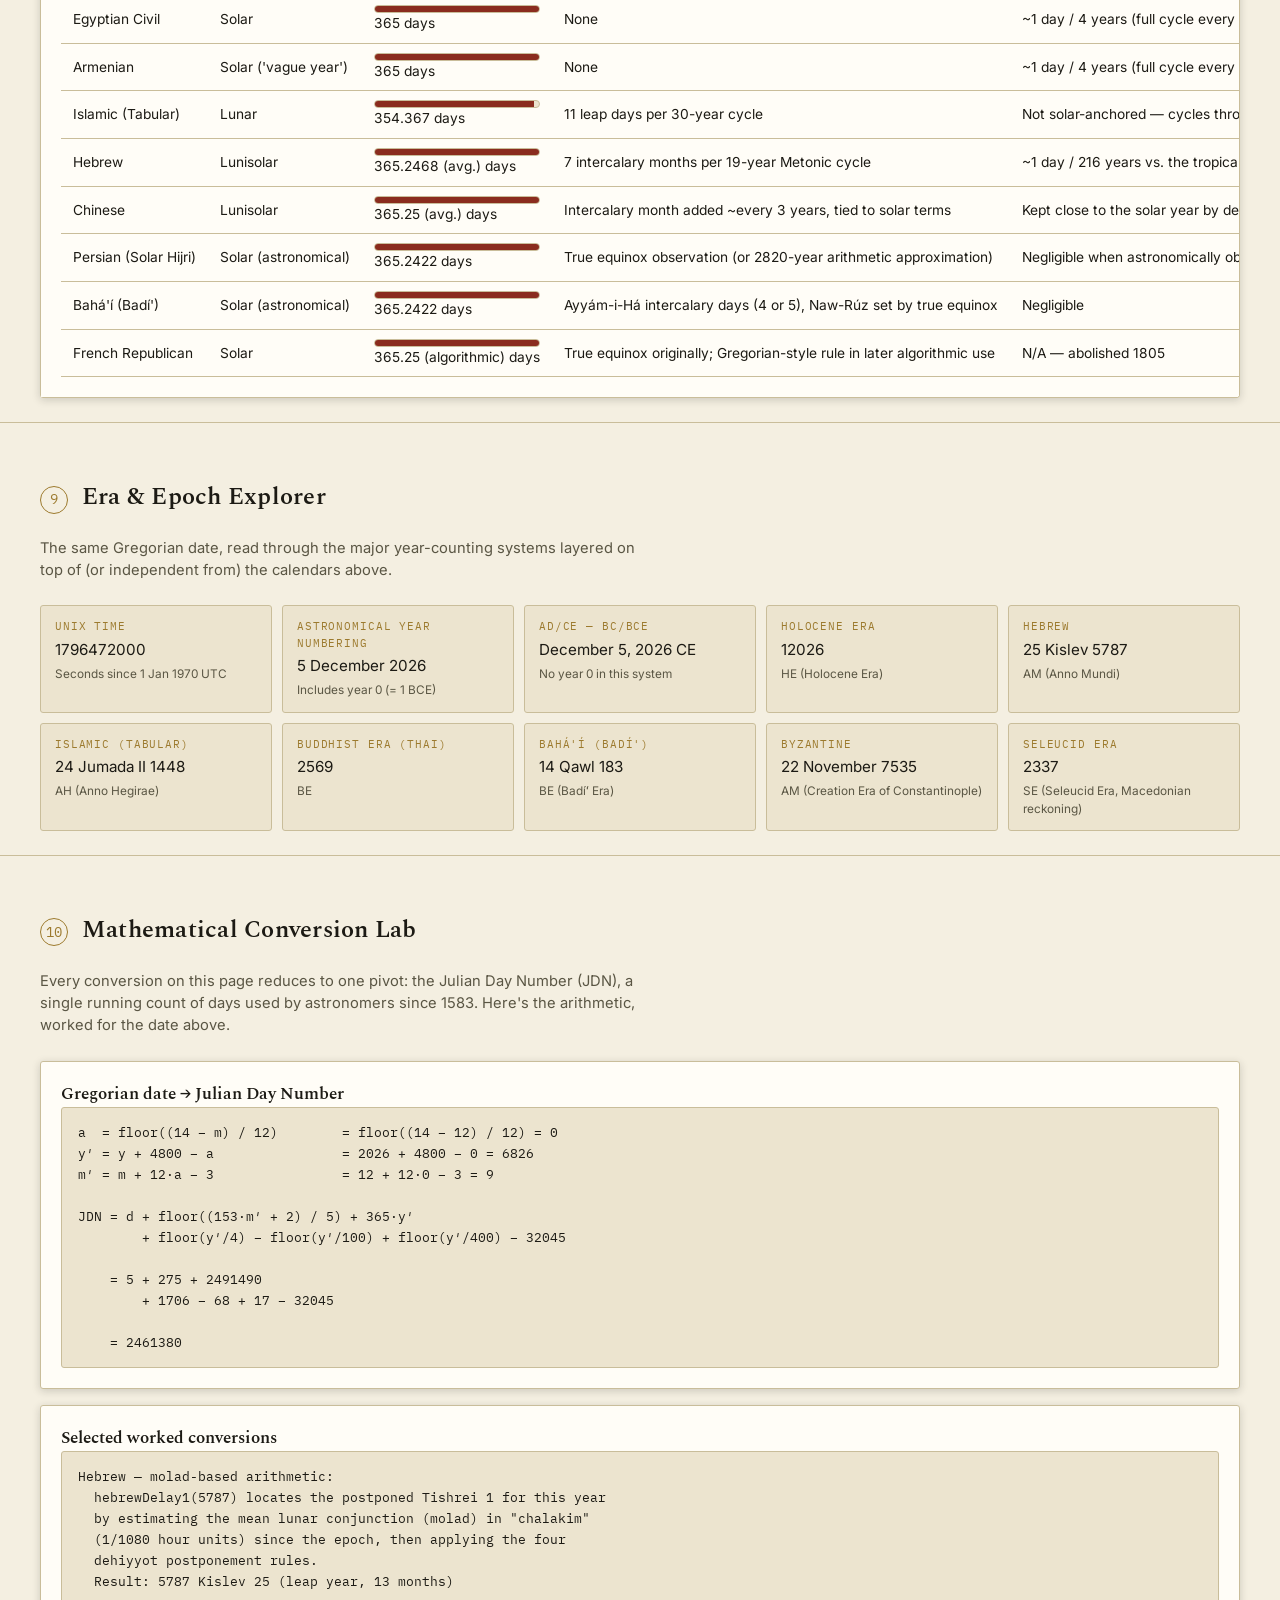
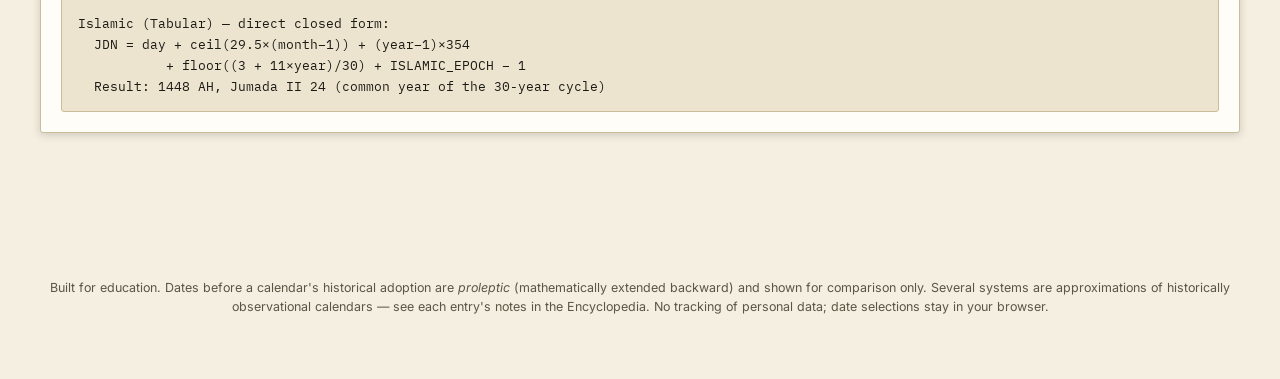
==== commit c9dee724: "Share pictures and network links Every public page gets a 1200x630 og:image card (og/) with og:image" ====
--- a/index.html
+++ b/index.html
@@ -10,7 +10,12 @@
 <meta property="og:title" content="World Calendar Explorer">
 <meta property="og:url" content="https://followorbounce.github.io/world-calendar-explorer/">
 <meta property="og:description" content="An interactive museum of human timekeeping — convert any Gregorian date into dozens of historically documented calendar systems, explore their astronomical foundations, and see how civilizations have measured time.">
-<meta name="twitter:card" content="summary">
+<meta property="og:image" content="https://followorbounce.github.io/world-calendar-explorer/og/index.jpg">
+<meta property="og:image:width" content="1200">
+<meta property="og:image:height" content="630">
+<meta property="og:image:alt" content="World Calendar Explorer — World Calendar Explorer">
+<meta name="twitter:card" content="summary_large_image">
+<meta name="twitter:image" content="https://followorbounce.github.io/world-calendar-explorer/og/index.jpg">
 <meta name="description" content="An interactive museum of human timekeeping — convert any Gregorian date into dozens of historically documented calendar systems, explore their astronomical foundations, and see how civilizations have measured time.">
 <link rel="preconnect" href="https://fonts.googleapis.com">
 <link rel="preconnect" href="https://fonts.gstatic.com" crossorigin>
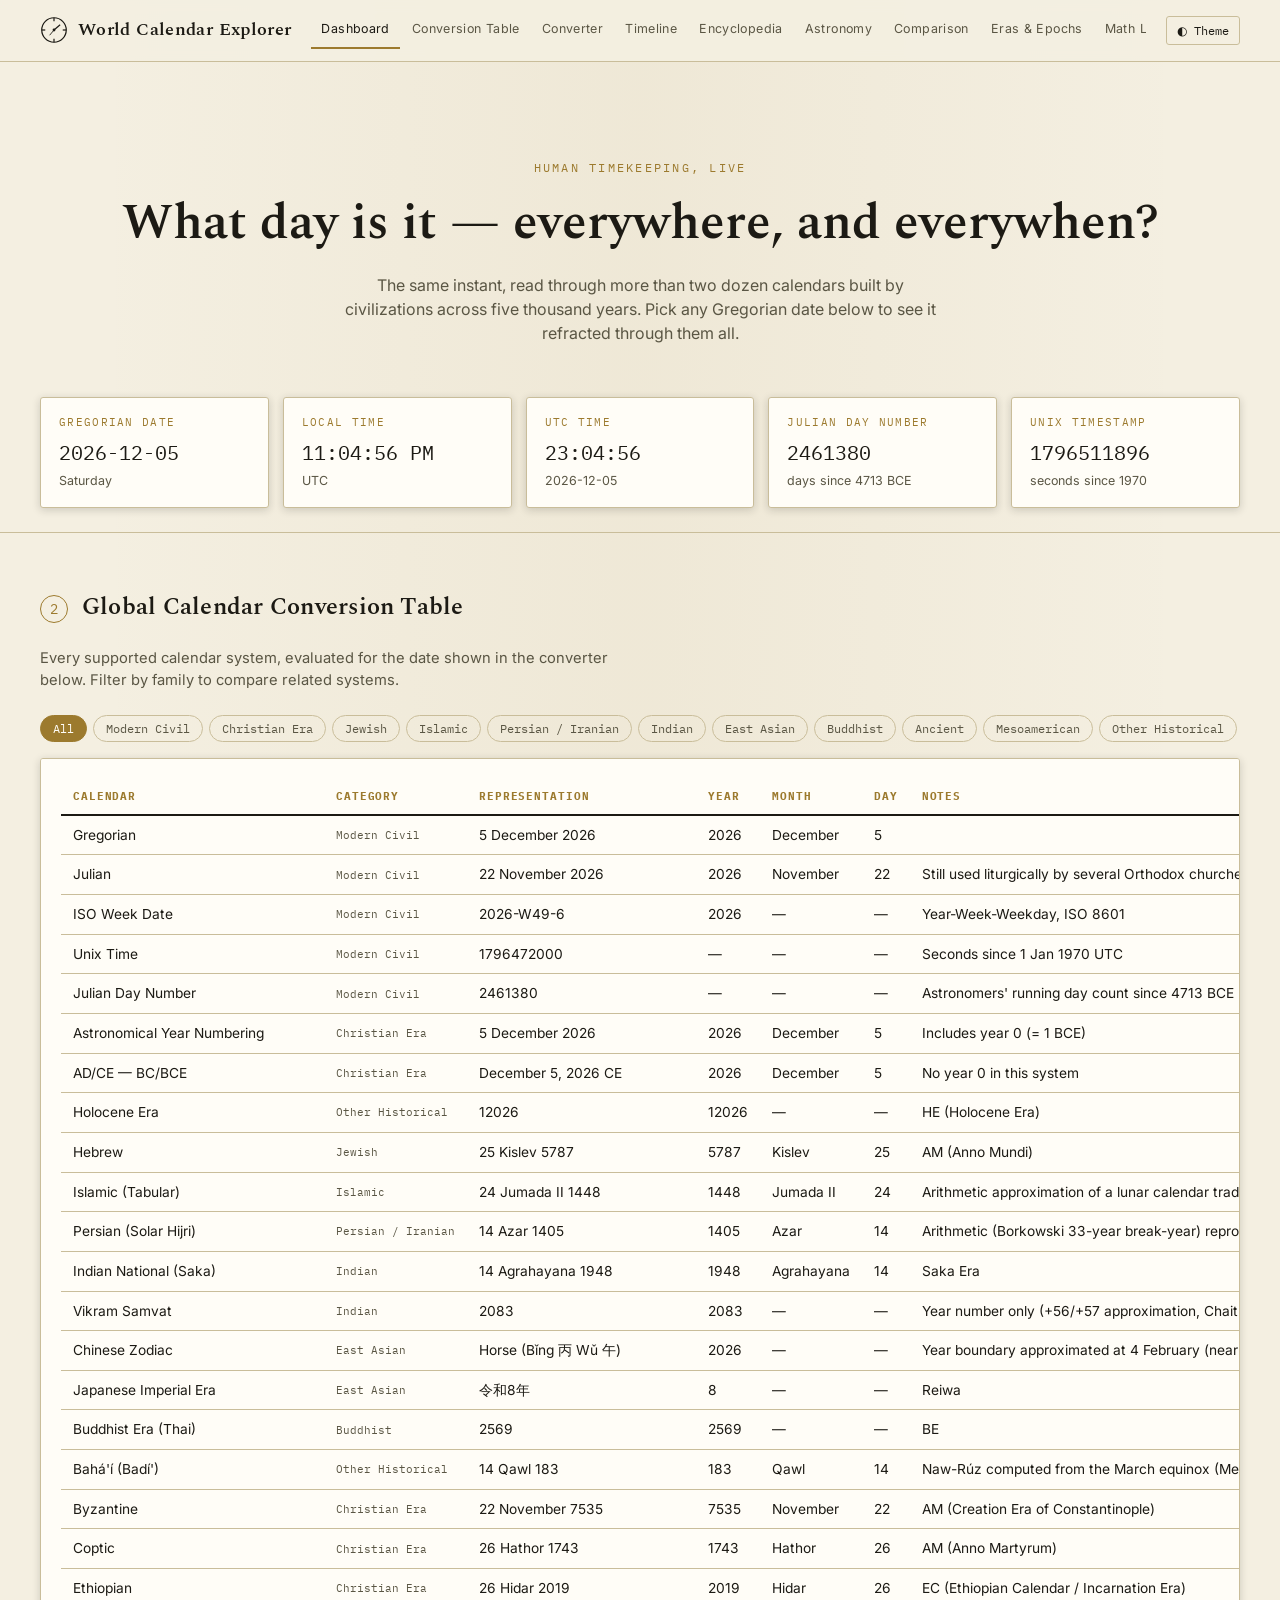
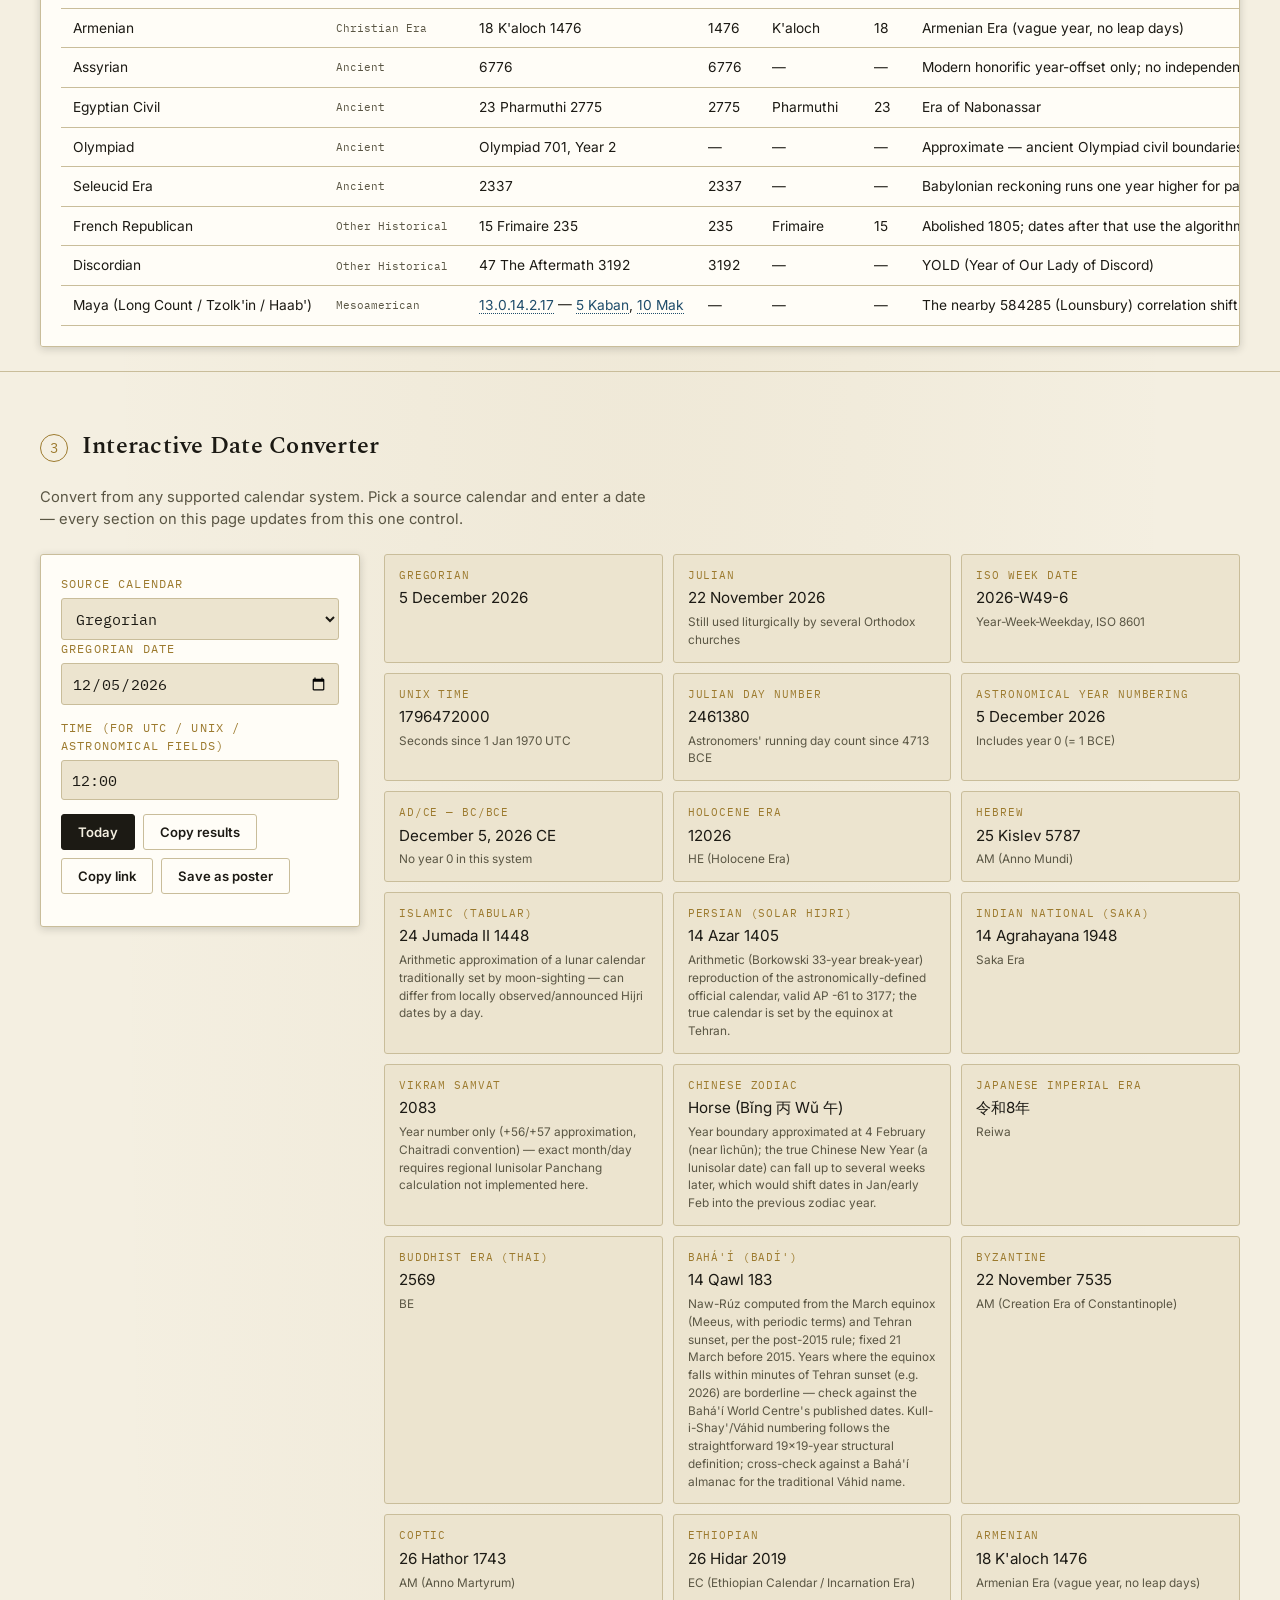
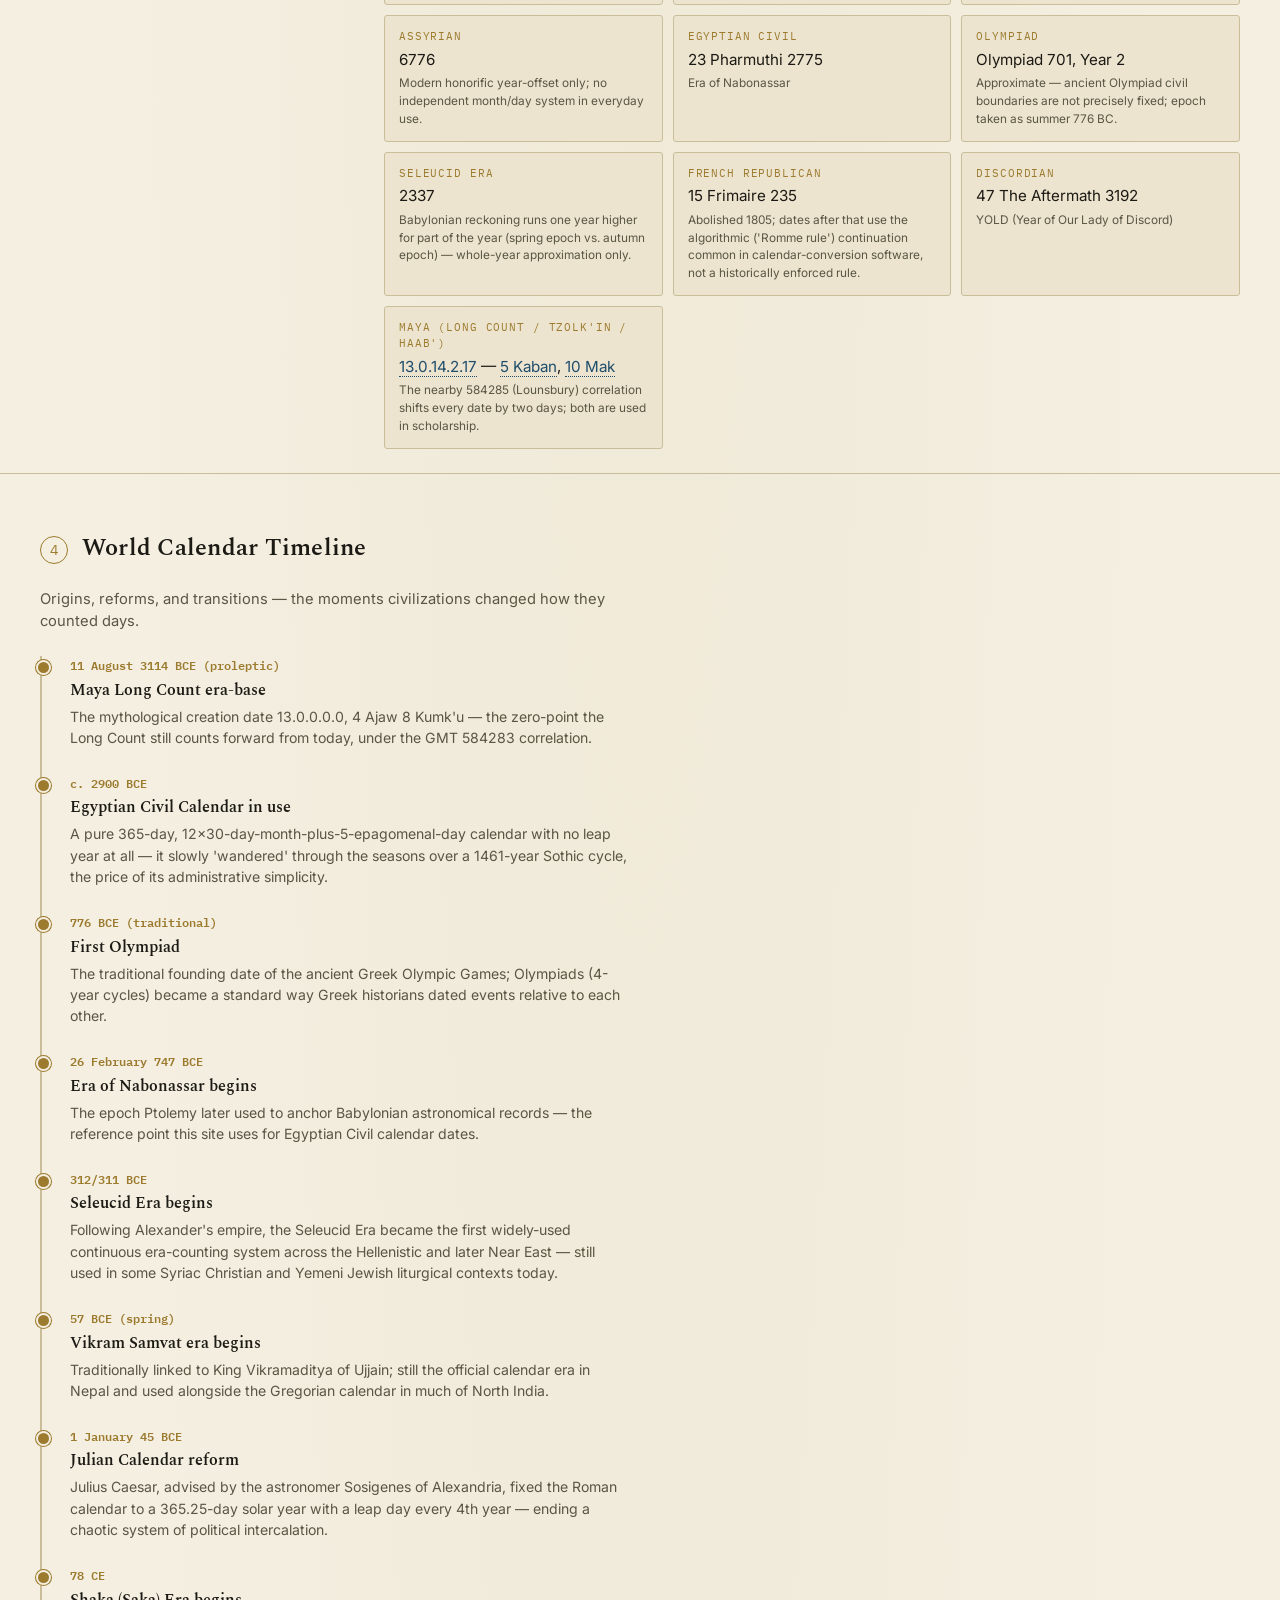
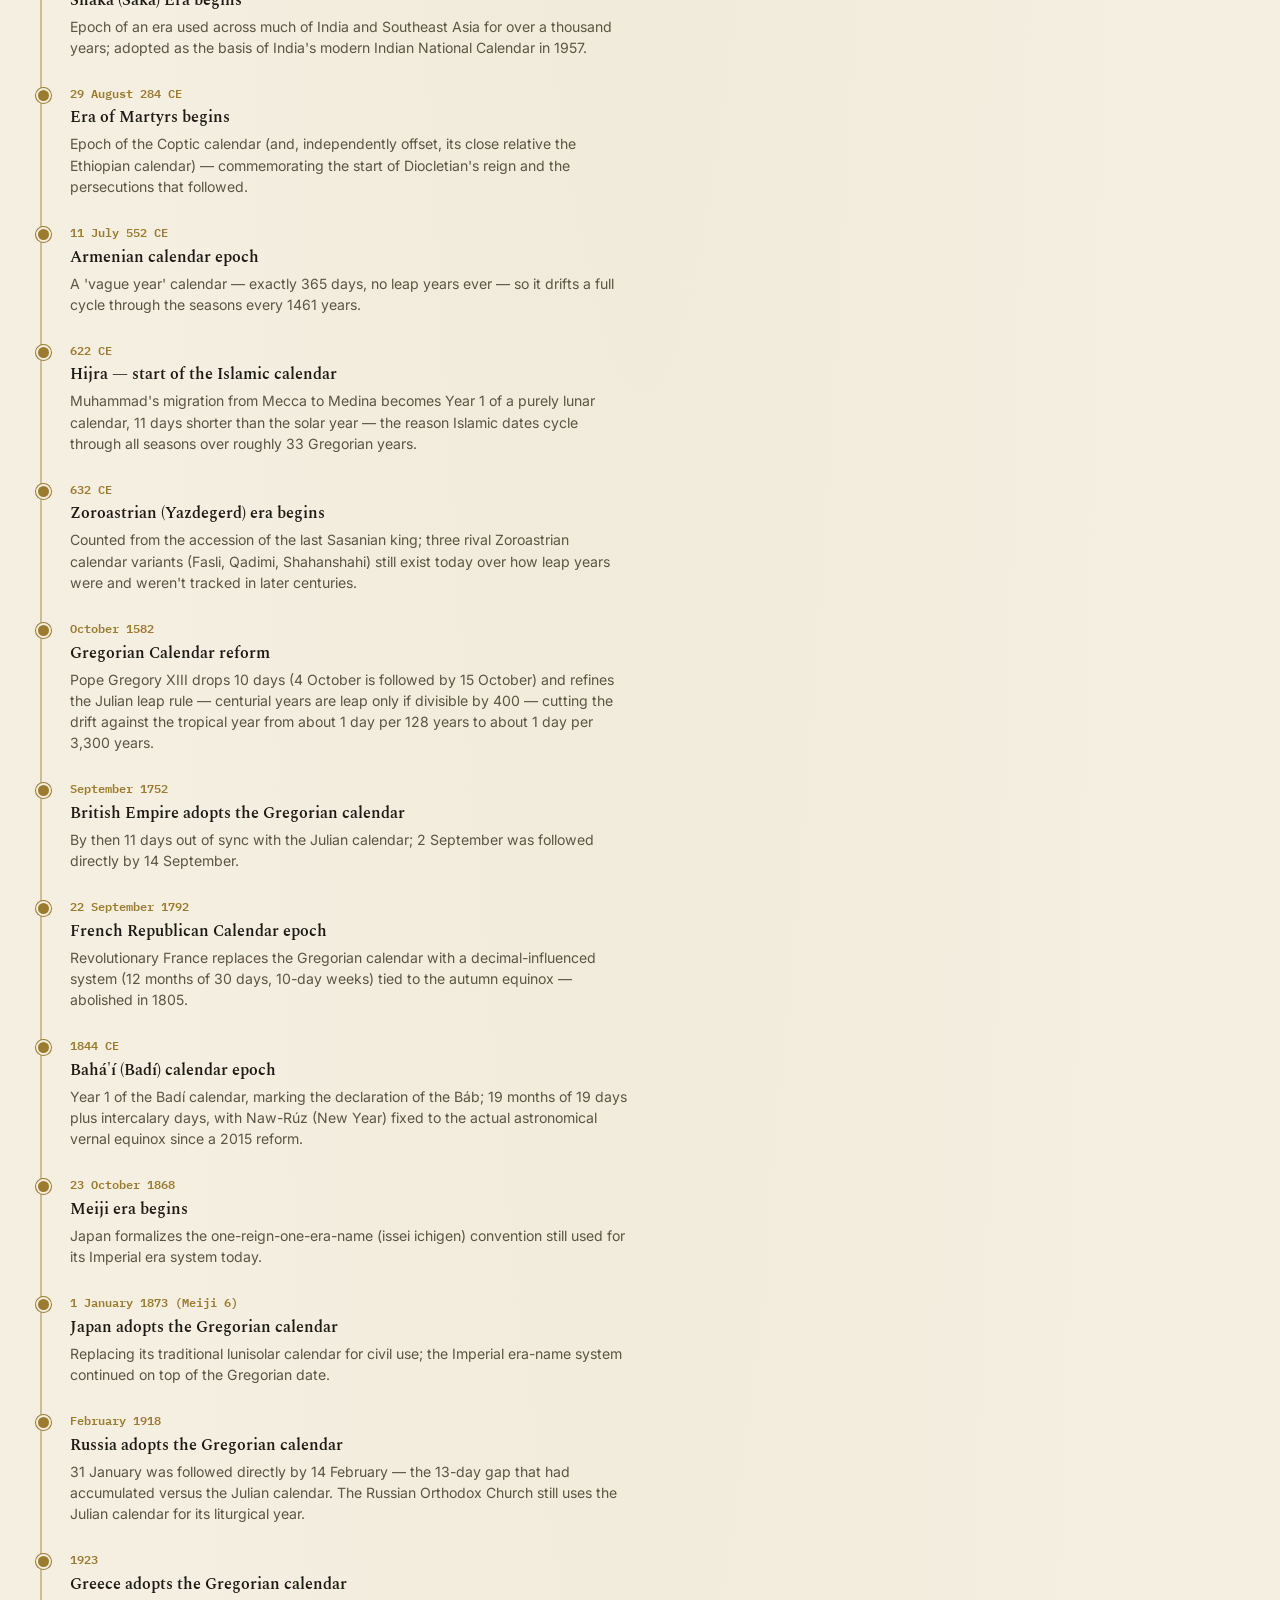
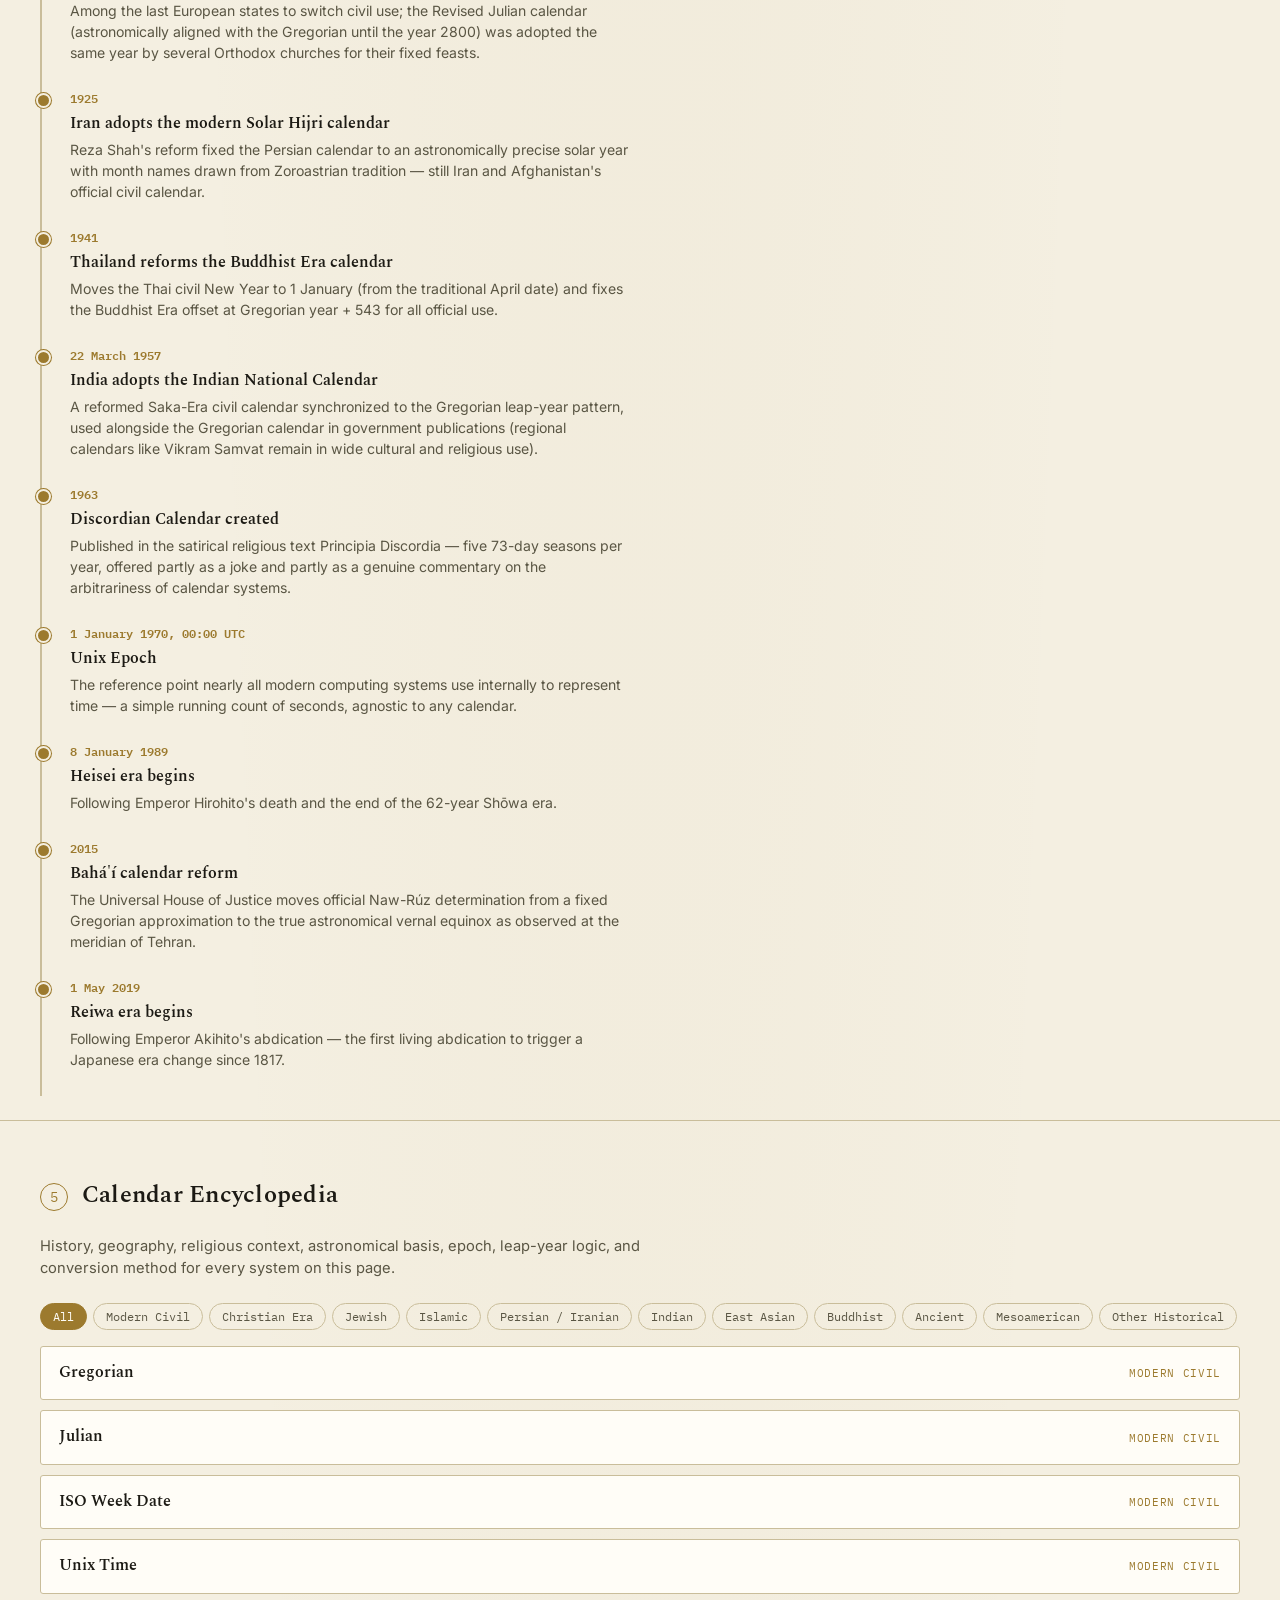
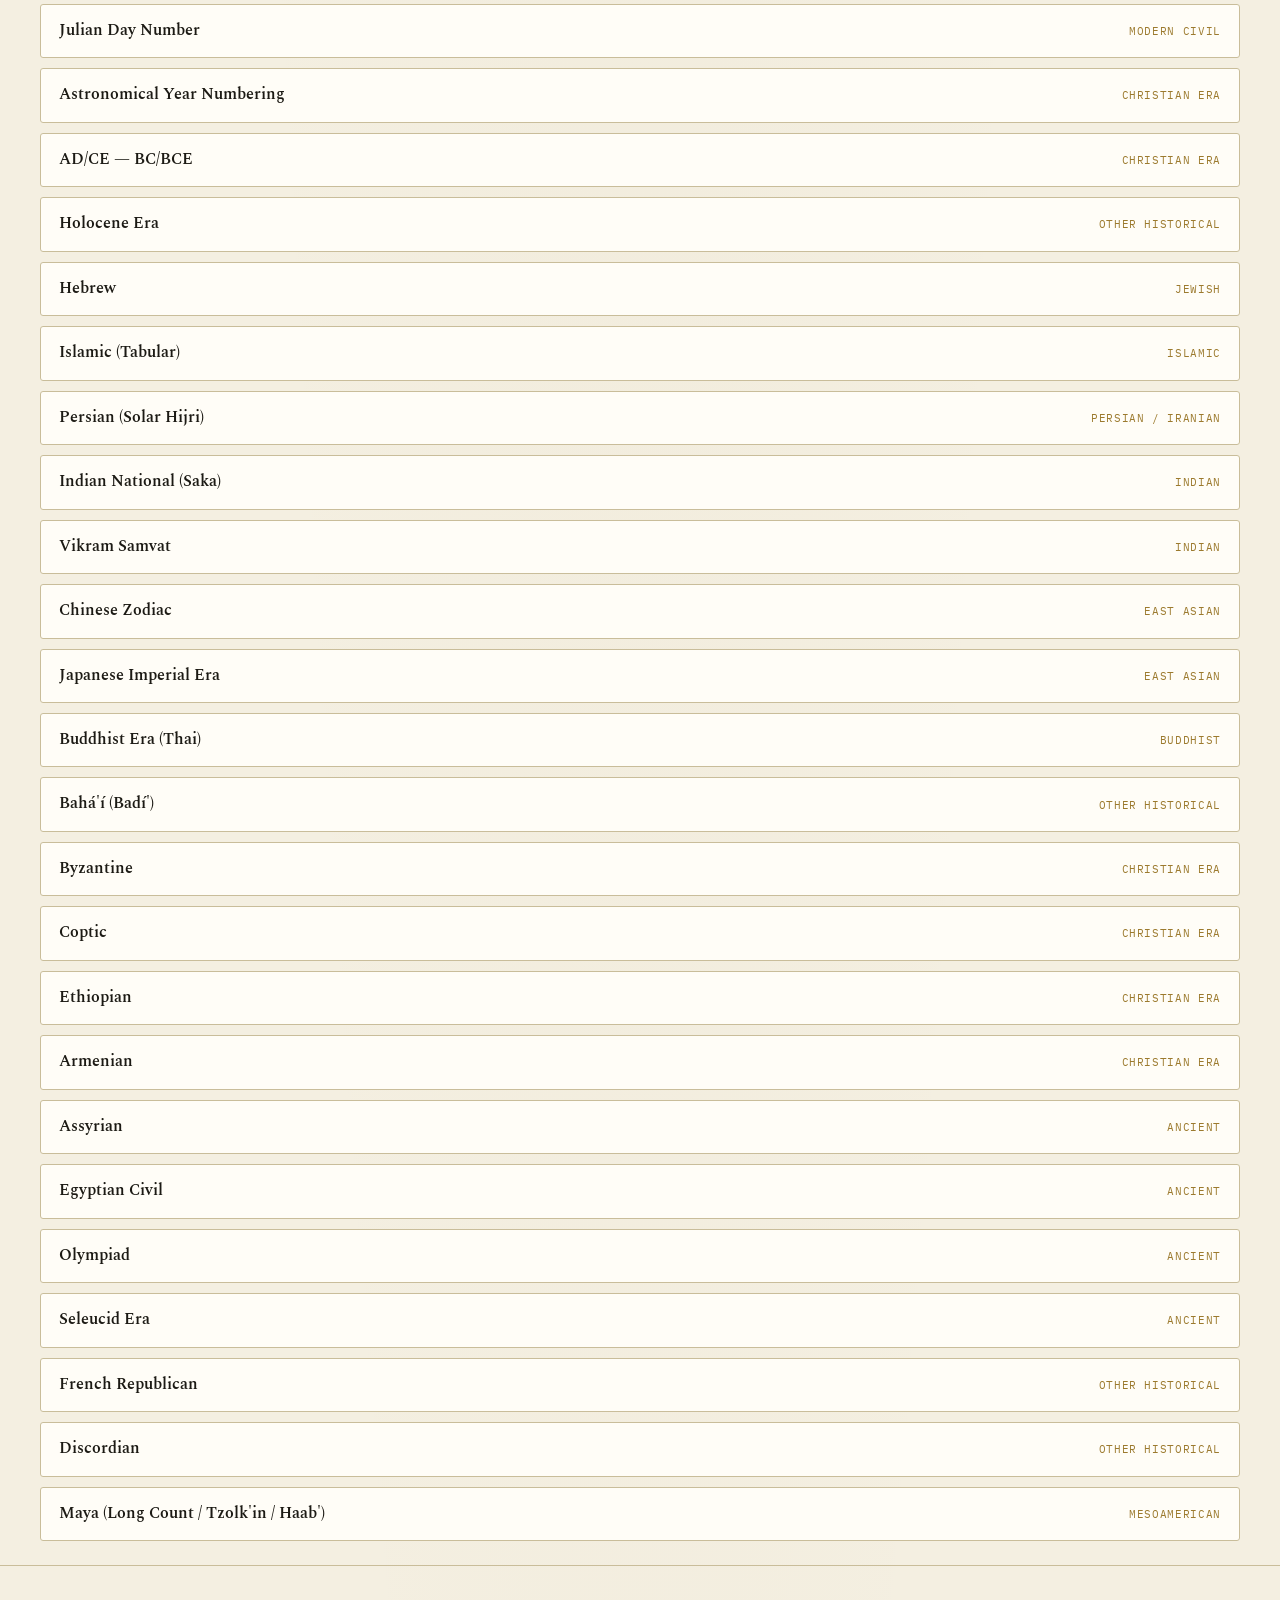
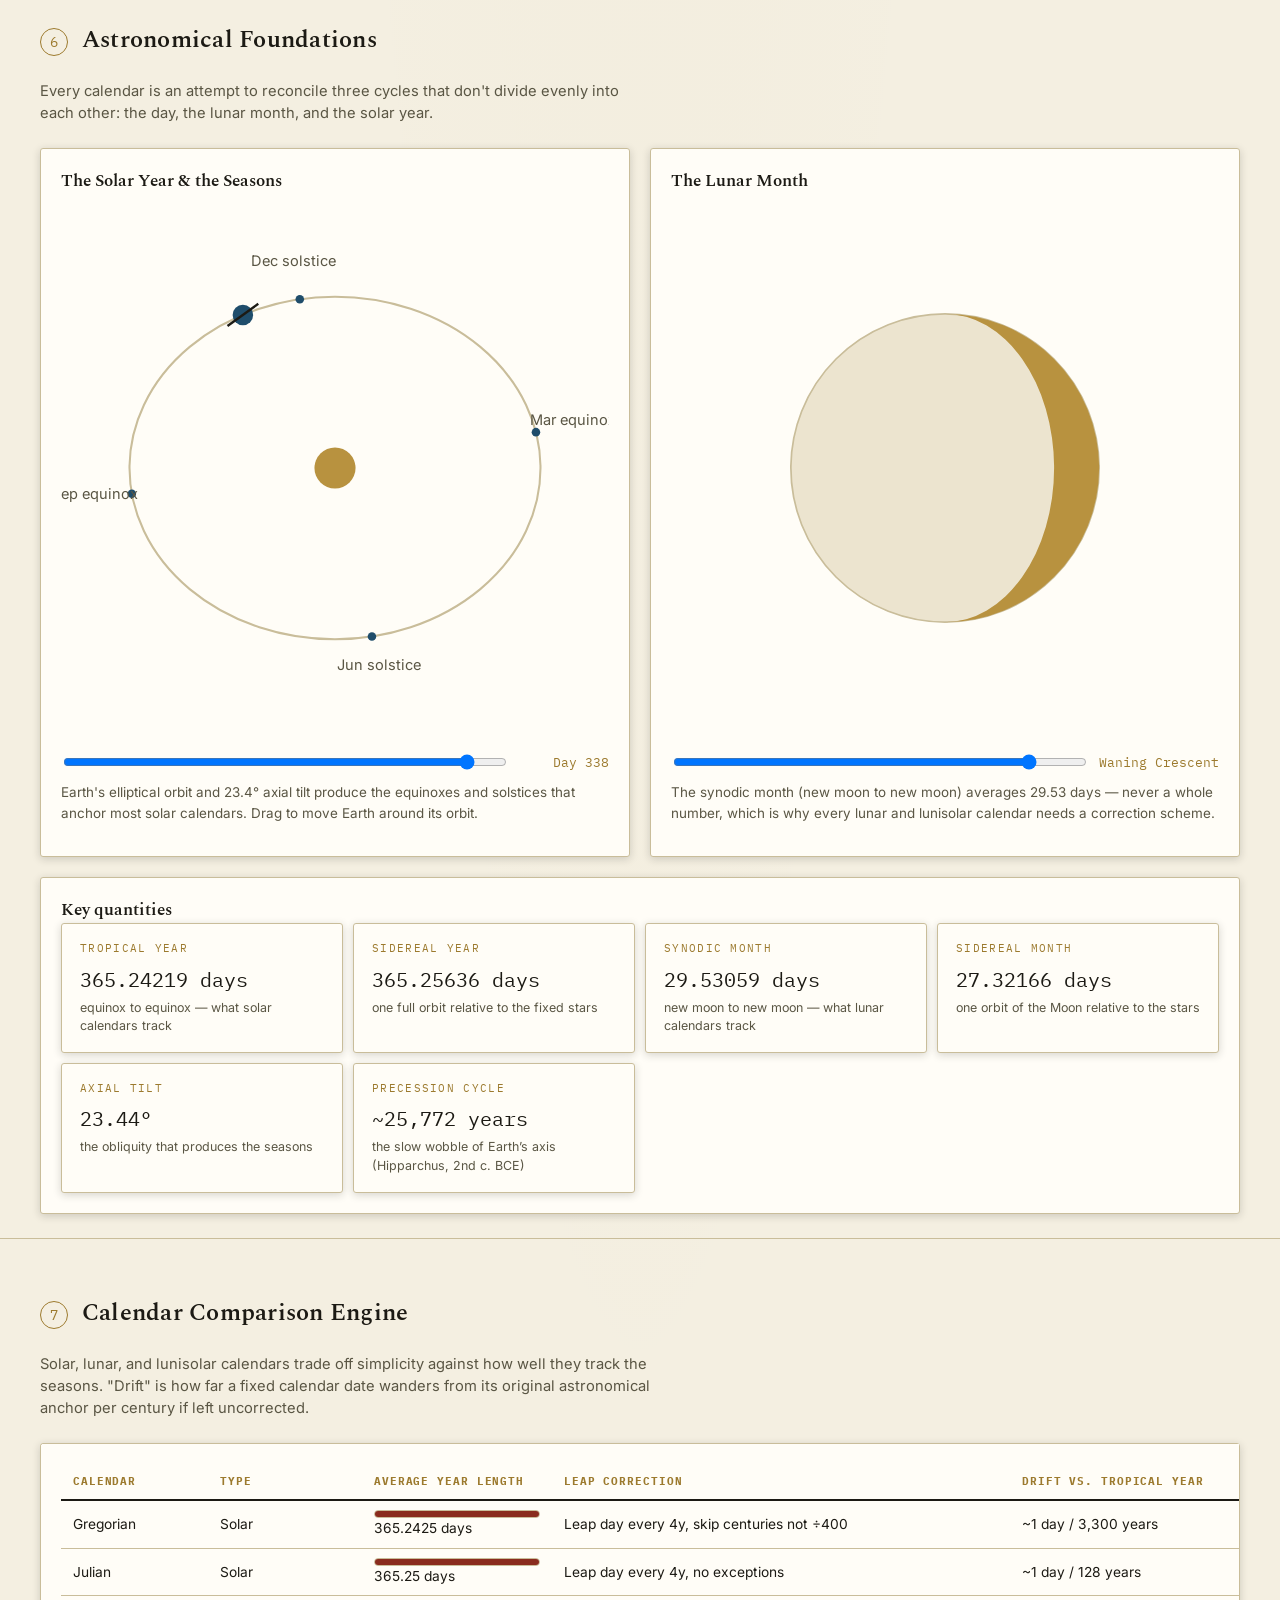
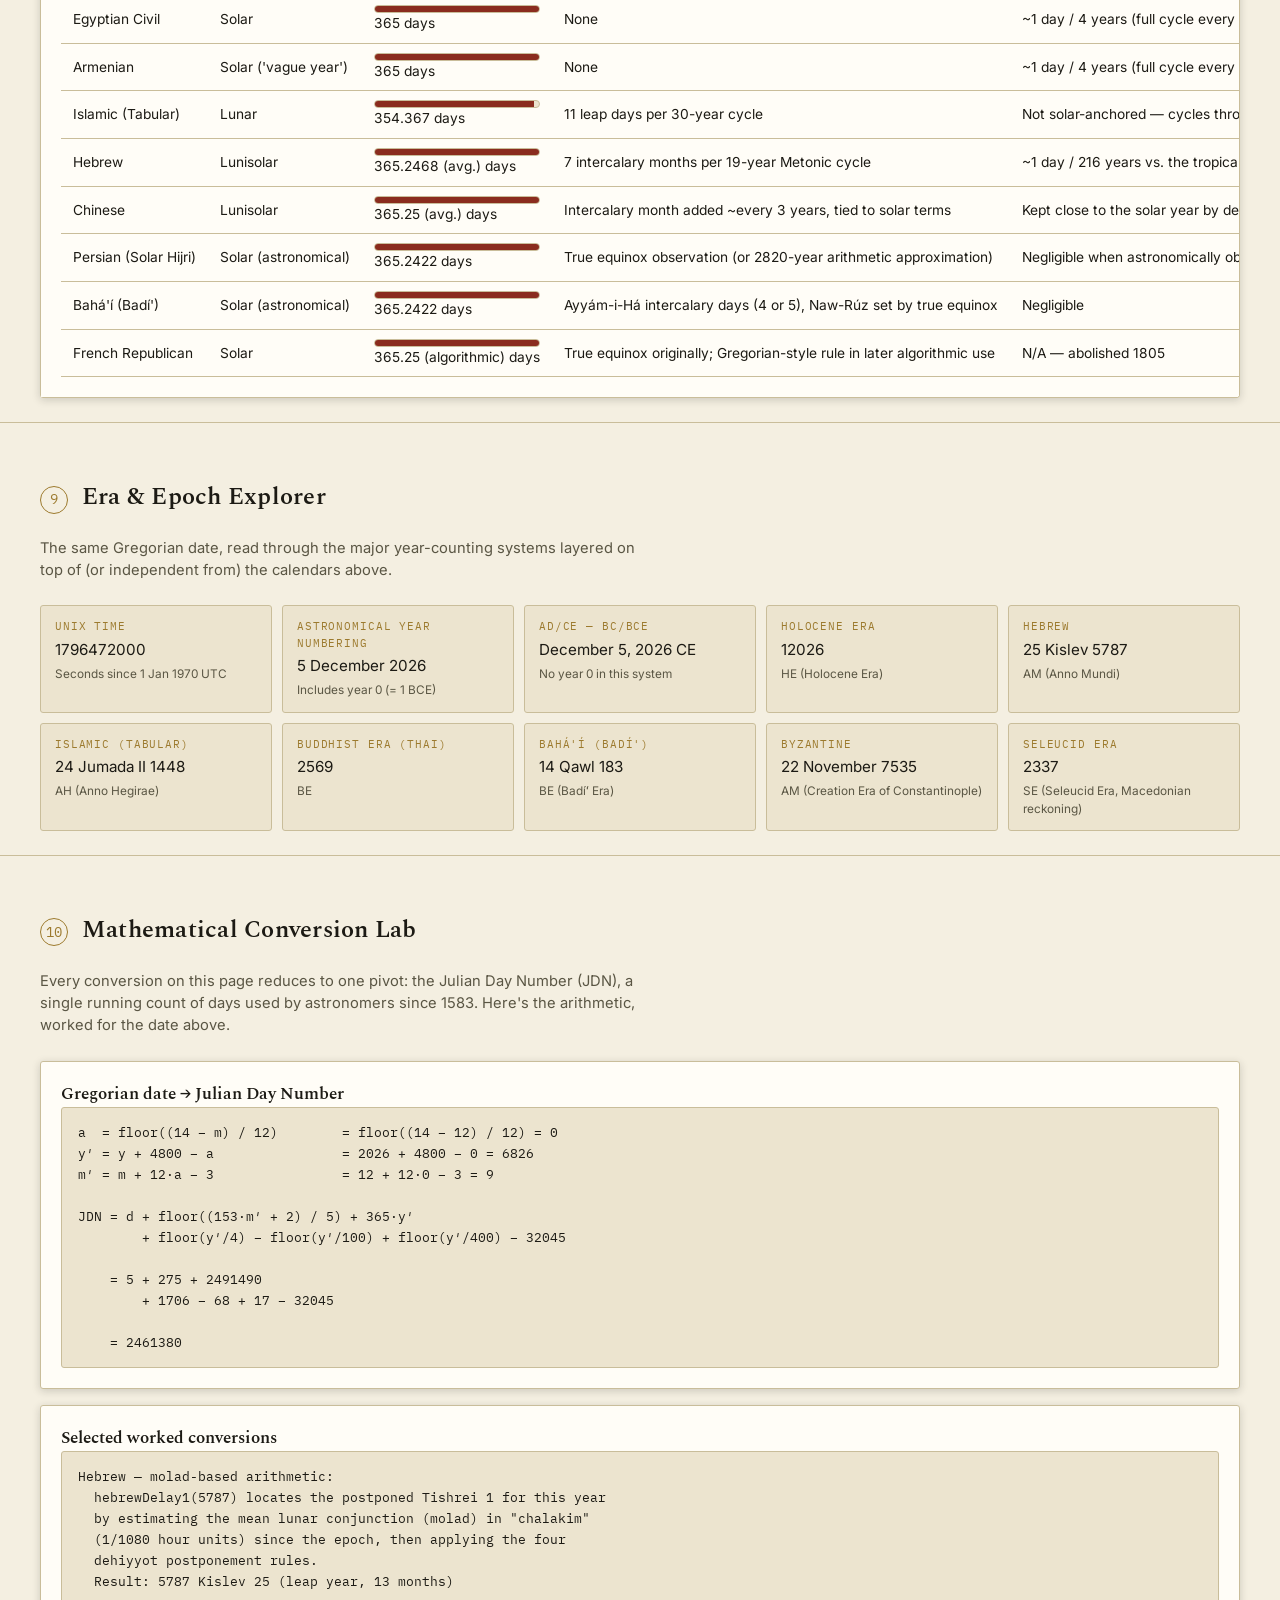
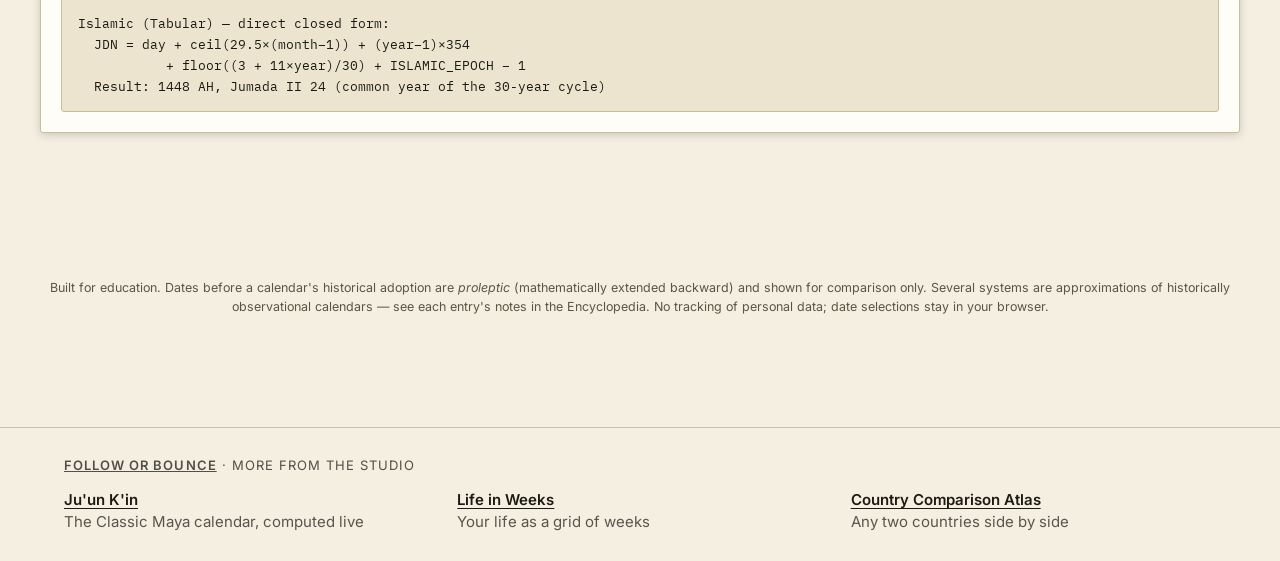
==== commit 4adf3e22: "Add the Follow or Bounce network block (reach plan F2, missed on the first run) Co-Authored-By: Clau" ====
--- a/index.html
+++ b/index.html
@@ -222,5 +222,8 @@
 <script src="js/registry.js"></script>
 <script src="js/astronomy.js"></script>
 <script src="js/app.js"></script>
+<!-- fob-network -->
+<aside class="fob-net" aria-label="More from Follow or Bounce"><style>.fob-net{border-top:1px solid;border-color:color-mix(in srgb,currentColor 22%,transparent);margin-top:48px;padding:28px max(16px,env(safe-area-inset-right,0px)) calc(28px + env(safe-area-inset-bottom,0px)) max(16px,env(safe-area-inset-left,0px));font-size:15px;line-height:1.45;clear:both}.fob-net>div{max-width:72rem;margin:0 auto}.fob-net p{margin:0 0 14px;font-size:13px;letter-spacing:.08em;text-transform:uppercase;opacity:.75}.fob-net p a{color:inherit;font-weight:600}.fob-net ul{list-style:none;margin:0;padding:0;display:grid;grid-template-columns:repeat(auto-fit,minmax(14rem,1fr));gap:10px 28px}.fob-net li a{display:block;min-height:44px;color:inherit;text-decoration:none}.fob-net li b{display:block;font-weight:600;text-decoration:underline;text-underline-offset:3px;text-decoration-thickness:1px}.fob-net li span{display:block;opacity:.72}.fob-net a:focus-visible{outline:2px solid currentColor;outline-offset:3px}</style><div><p><a href="https://followorbounce.github.io/">Follow or Bounce</a> · more from the studio</p><ul><li><a href="https://followorbounce.github.io/Maya-Calendar/"><b>Ju&#x27;un K&#x27;in</b><span>The Classic Maya calendar, computed live</span></a></li><li><a href="https://followorbounce.github.io/life-in-weeks"><b>Life in Weeks</b><span>Your life as a grid of weeks</span></a></li><li><a href="https://followorbounce.github.io/country-atlas/"><b>Country Comparison Atlas</b><span>Any two countries side by side</span></a></li></ul></div></aside>
+<!-- /fob-network -->
 </body>
 </html>
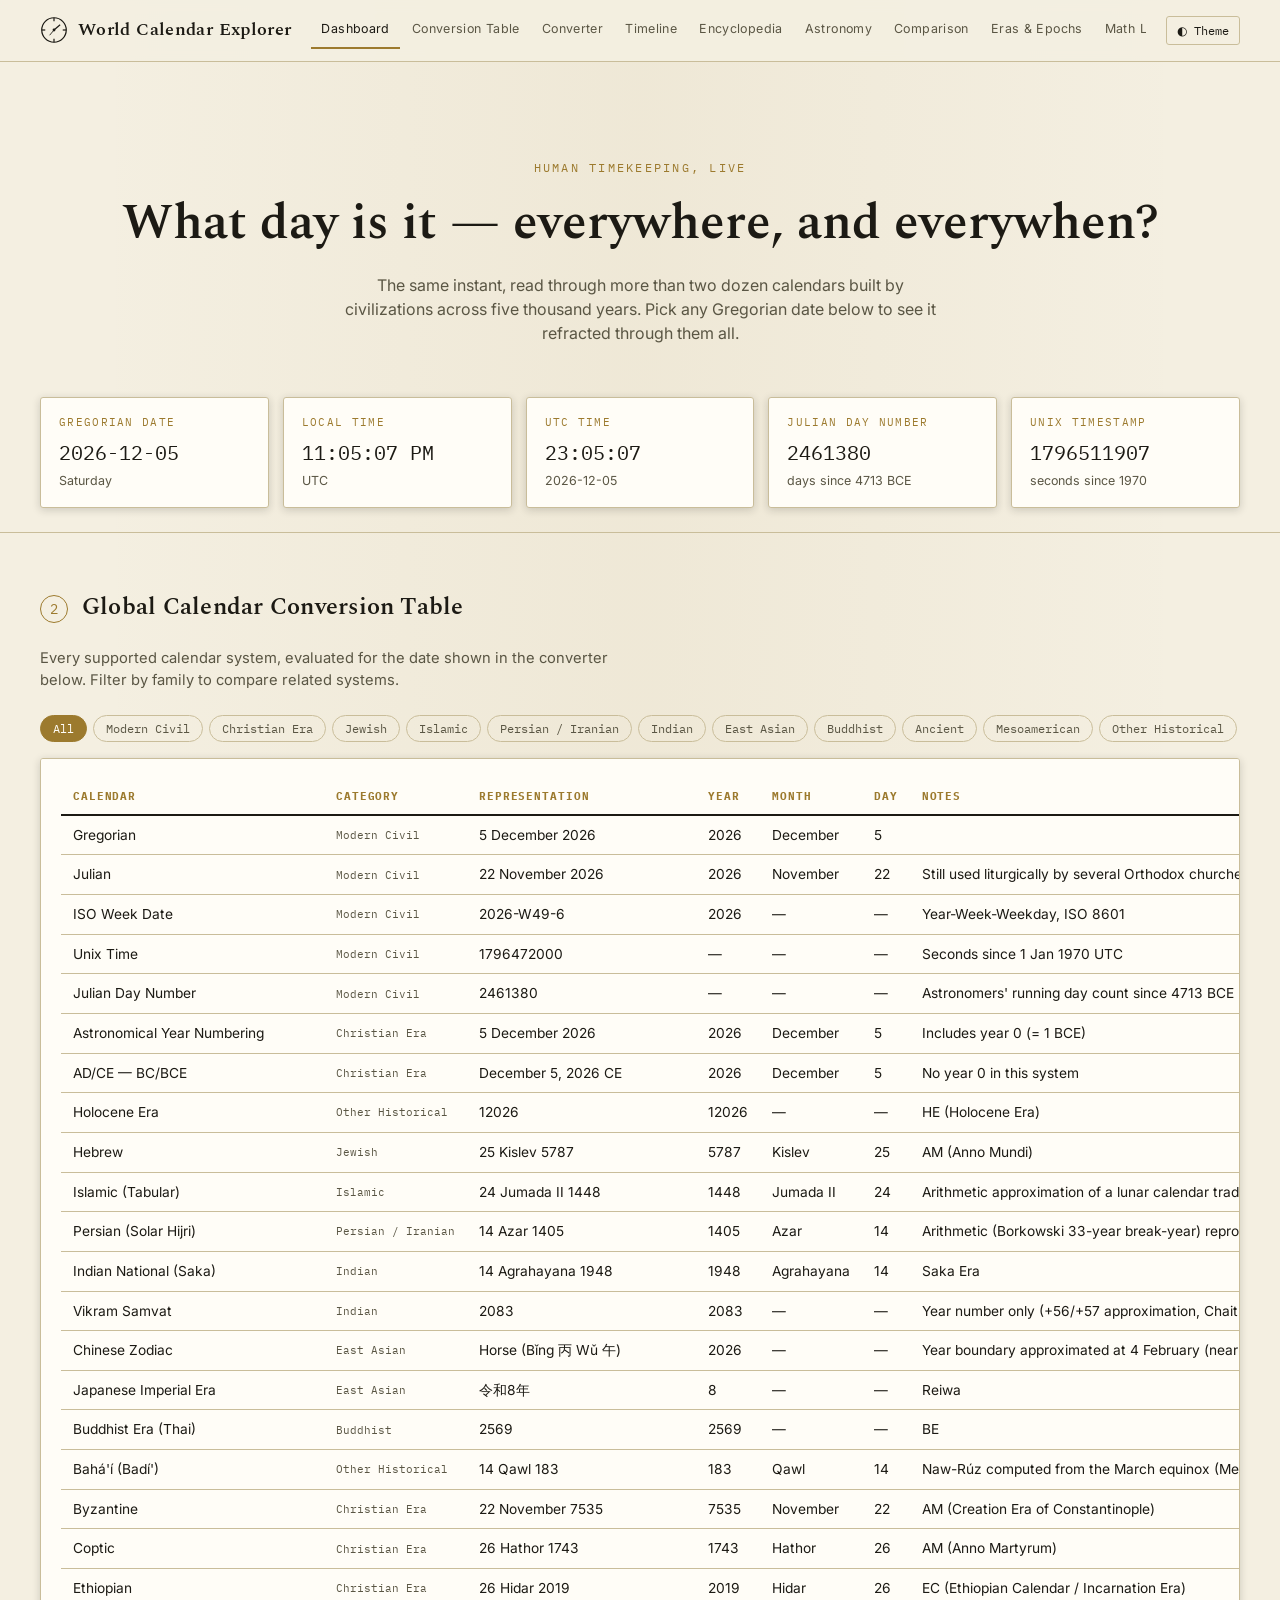
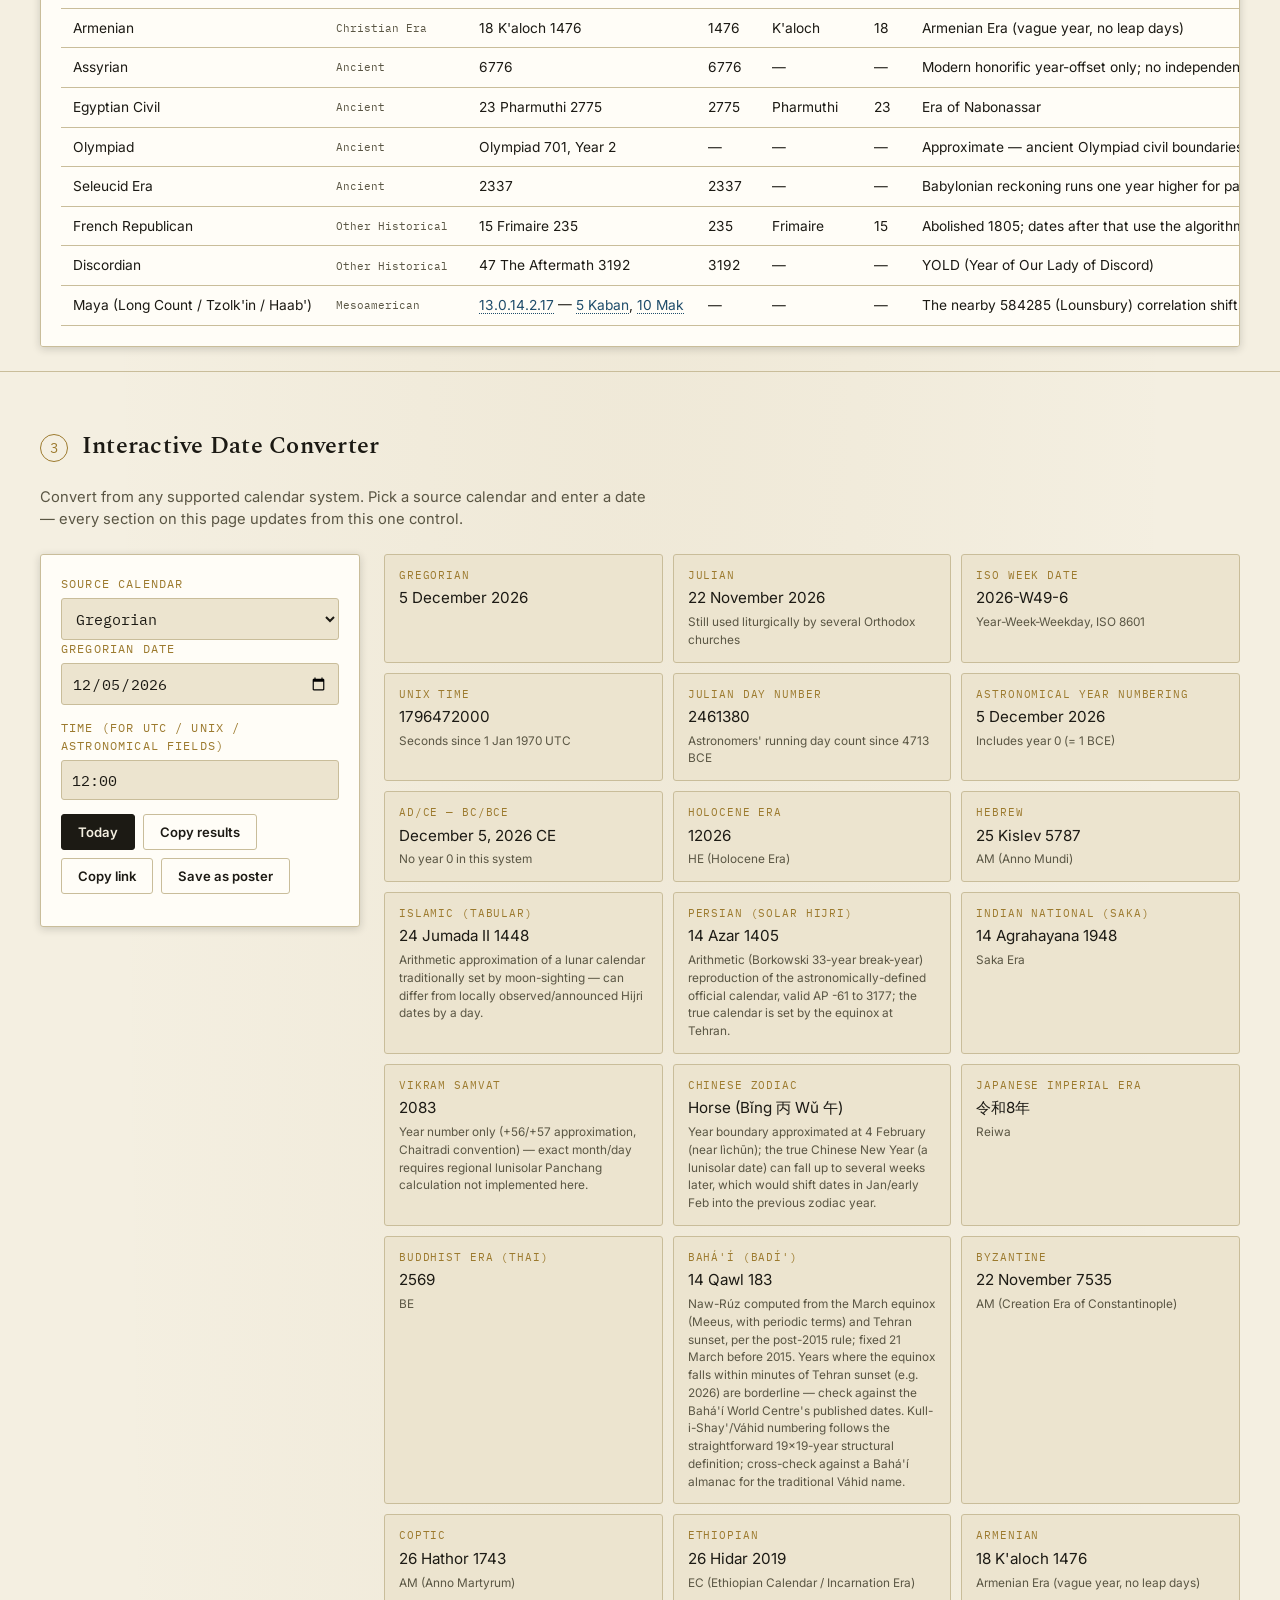
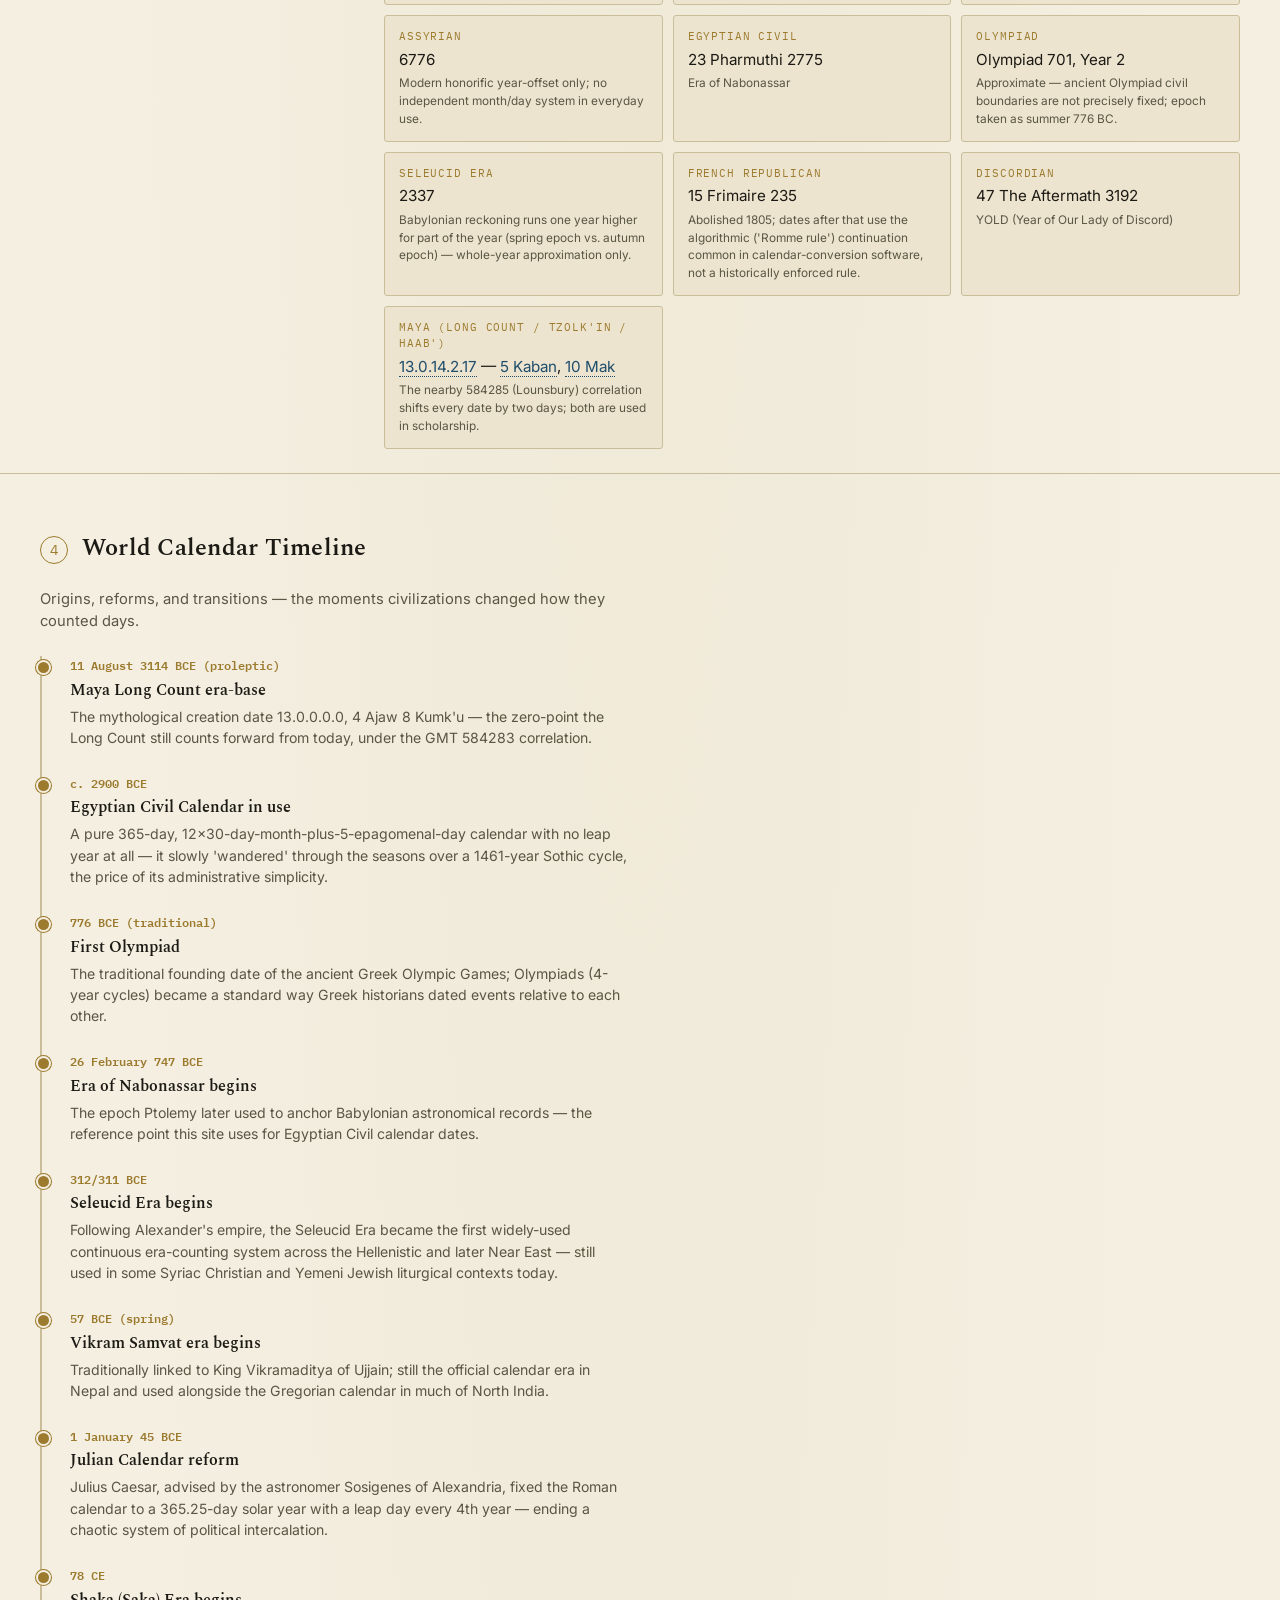
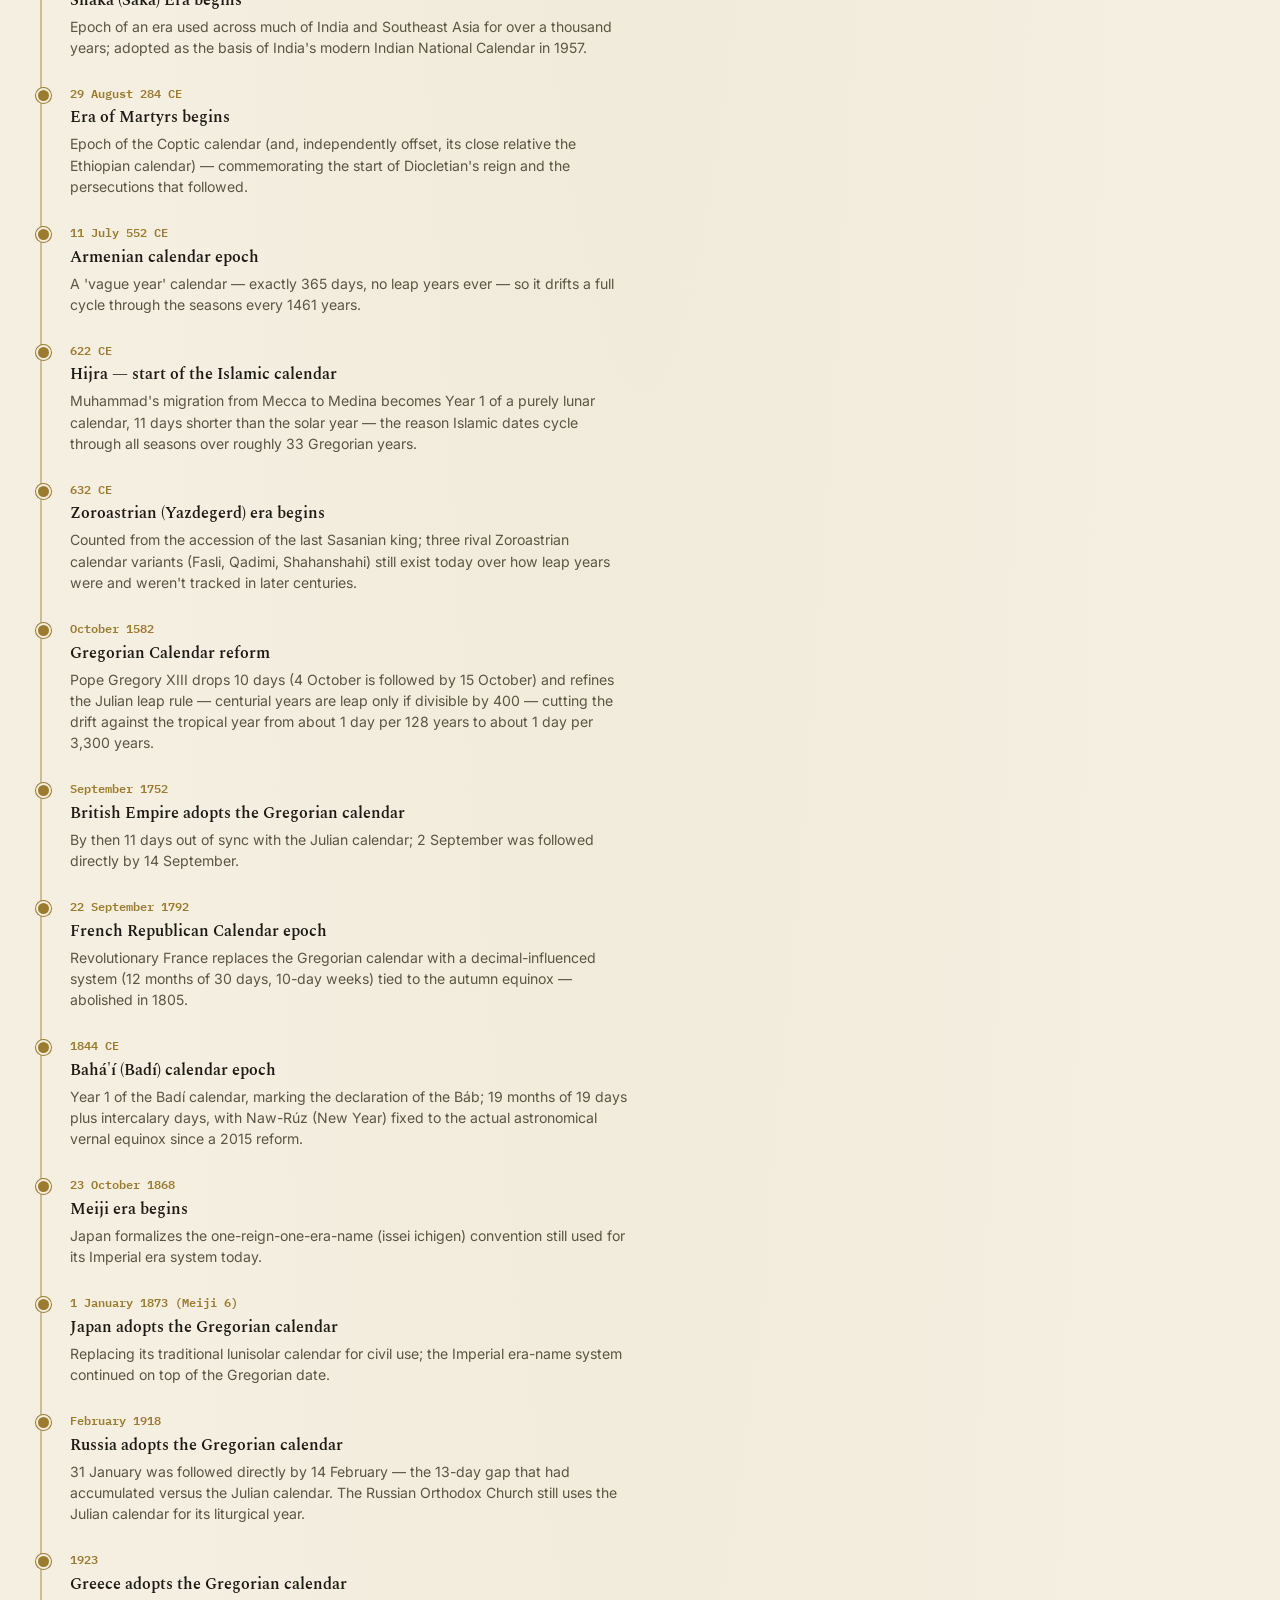
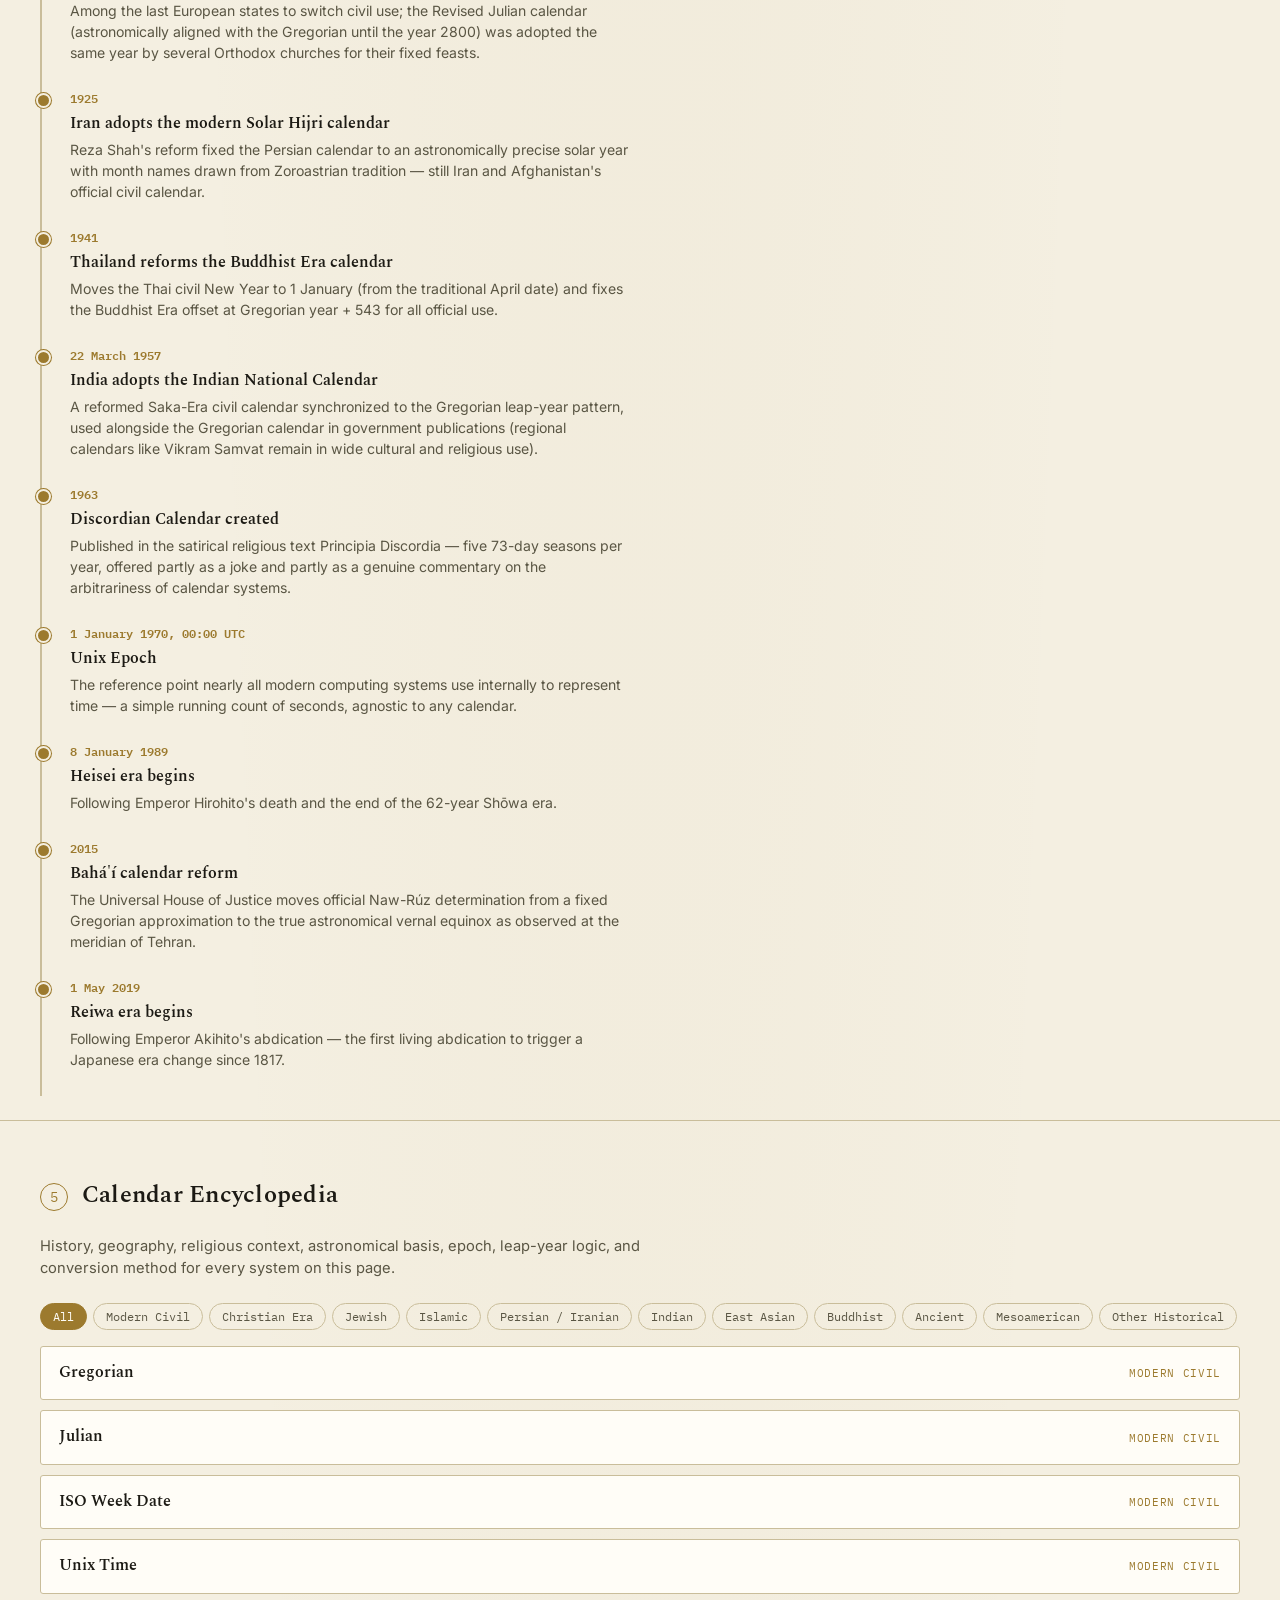
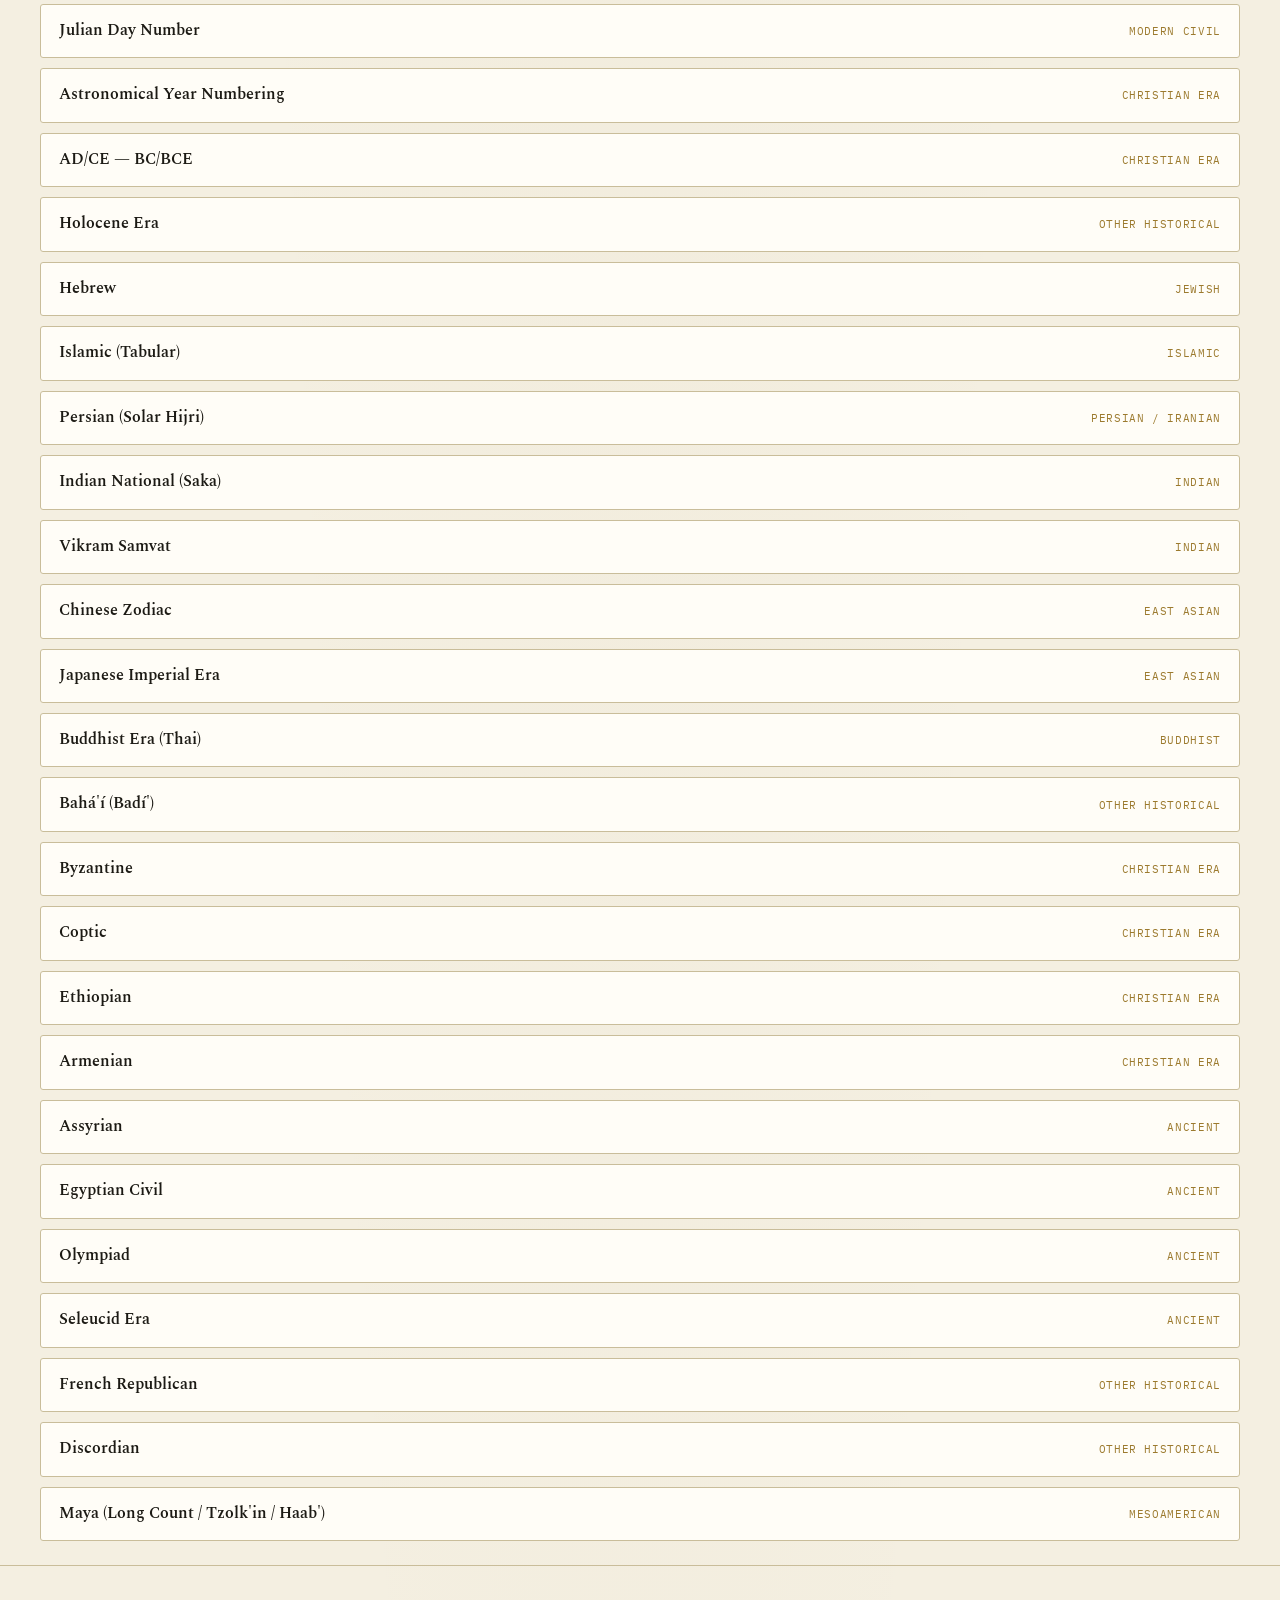
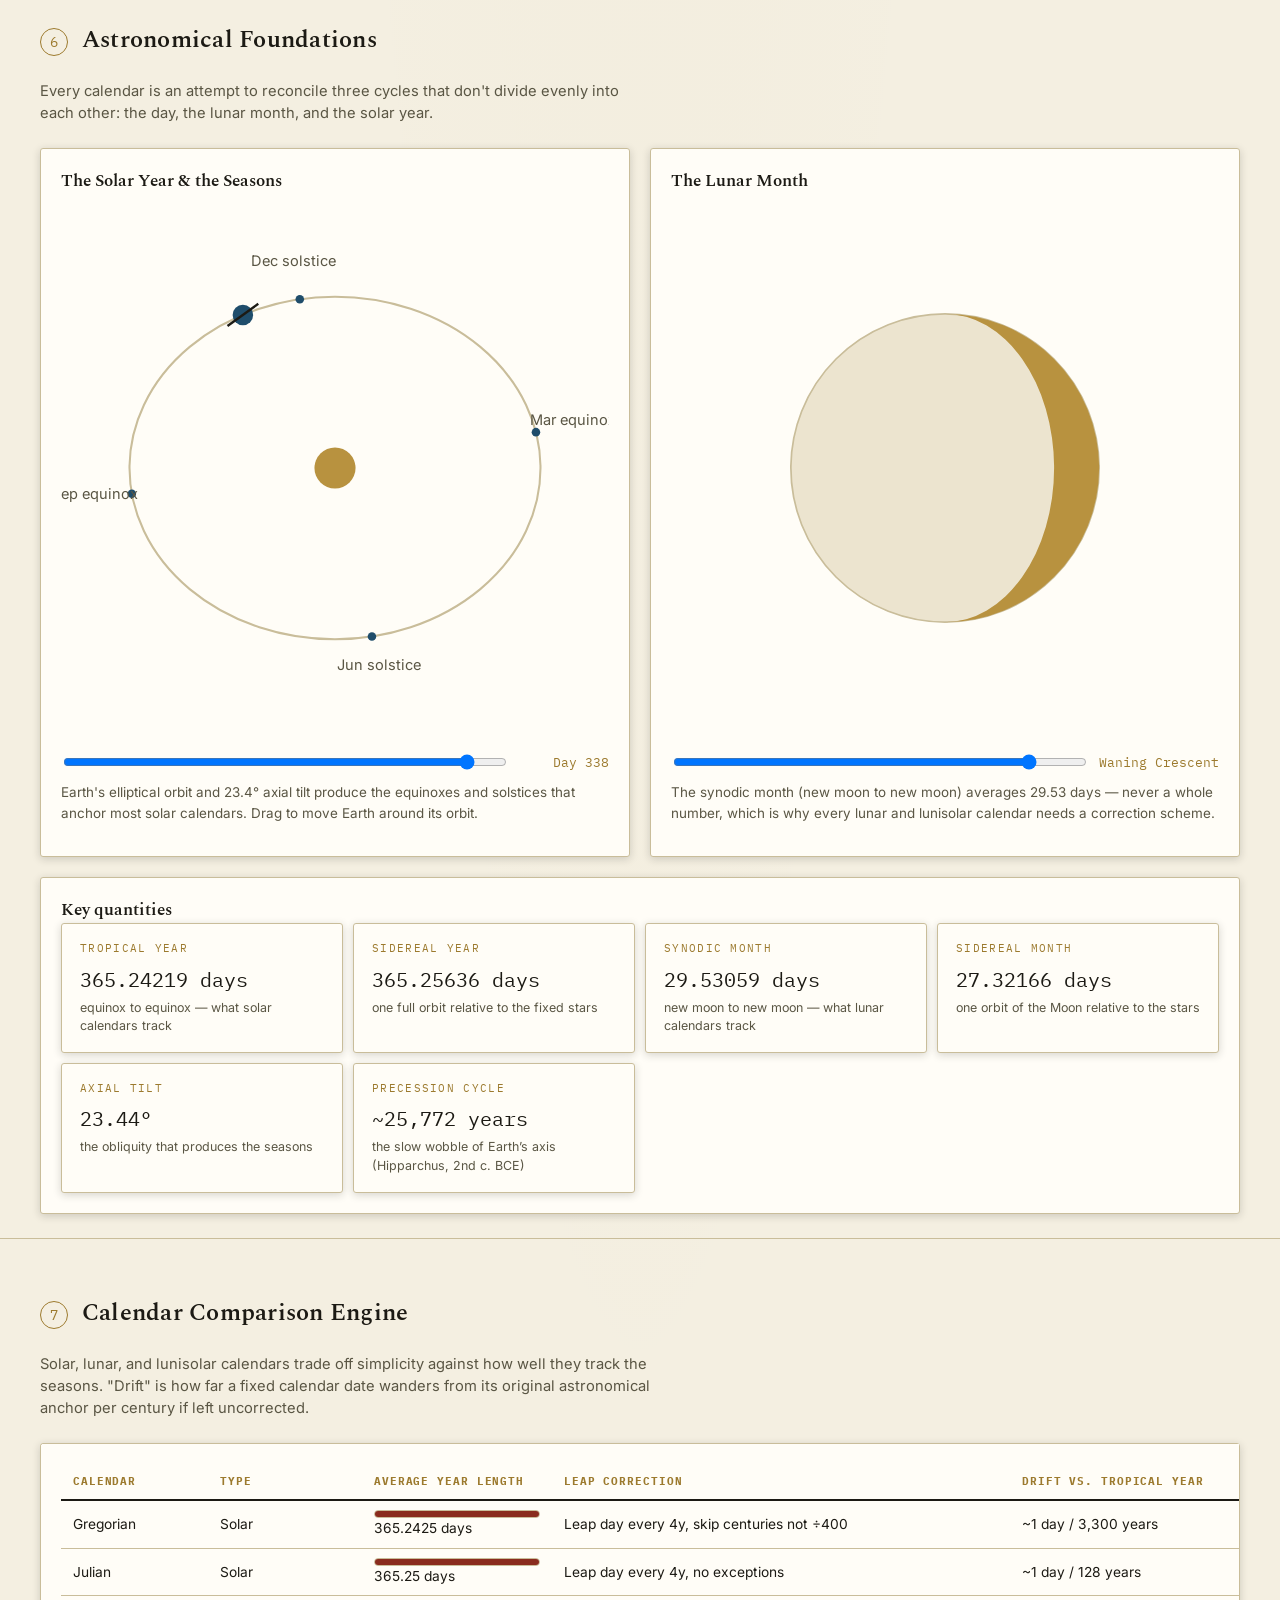
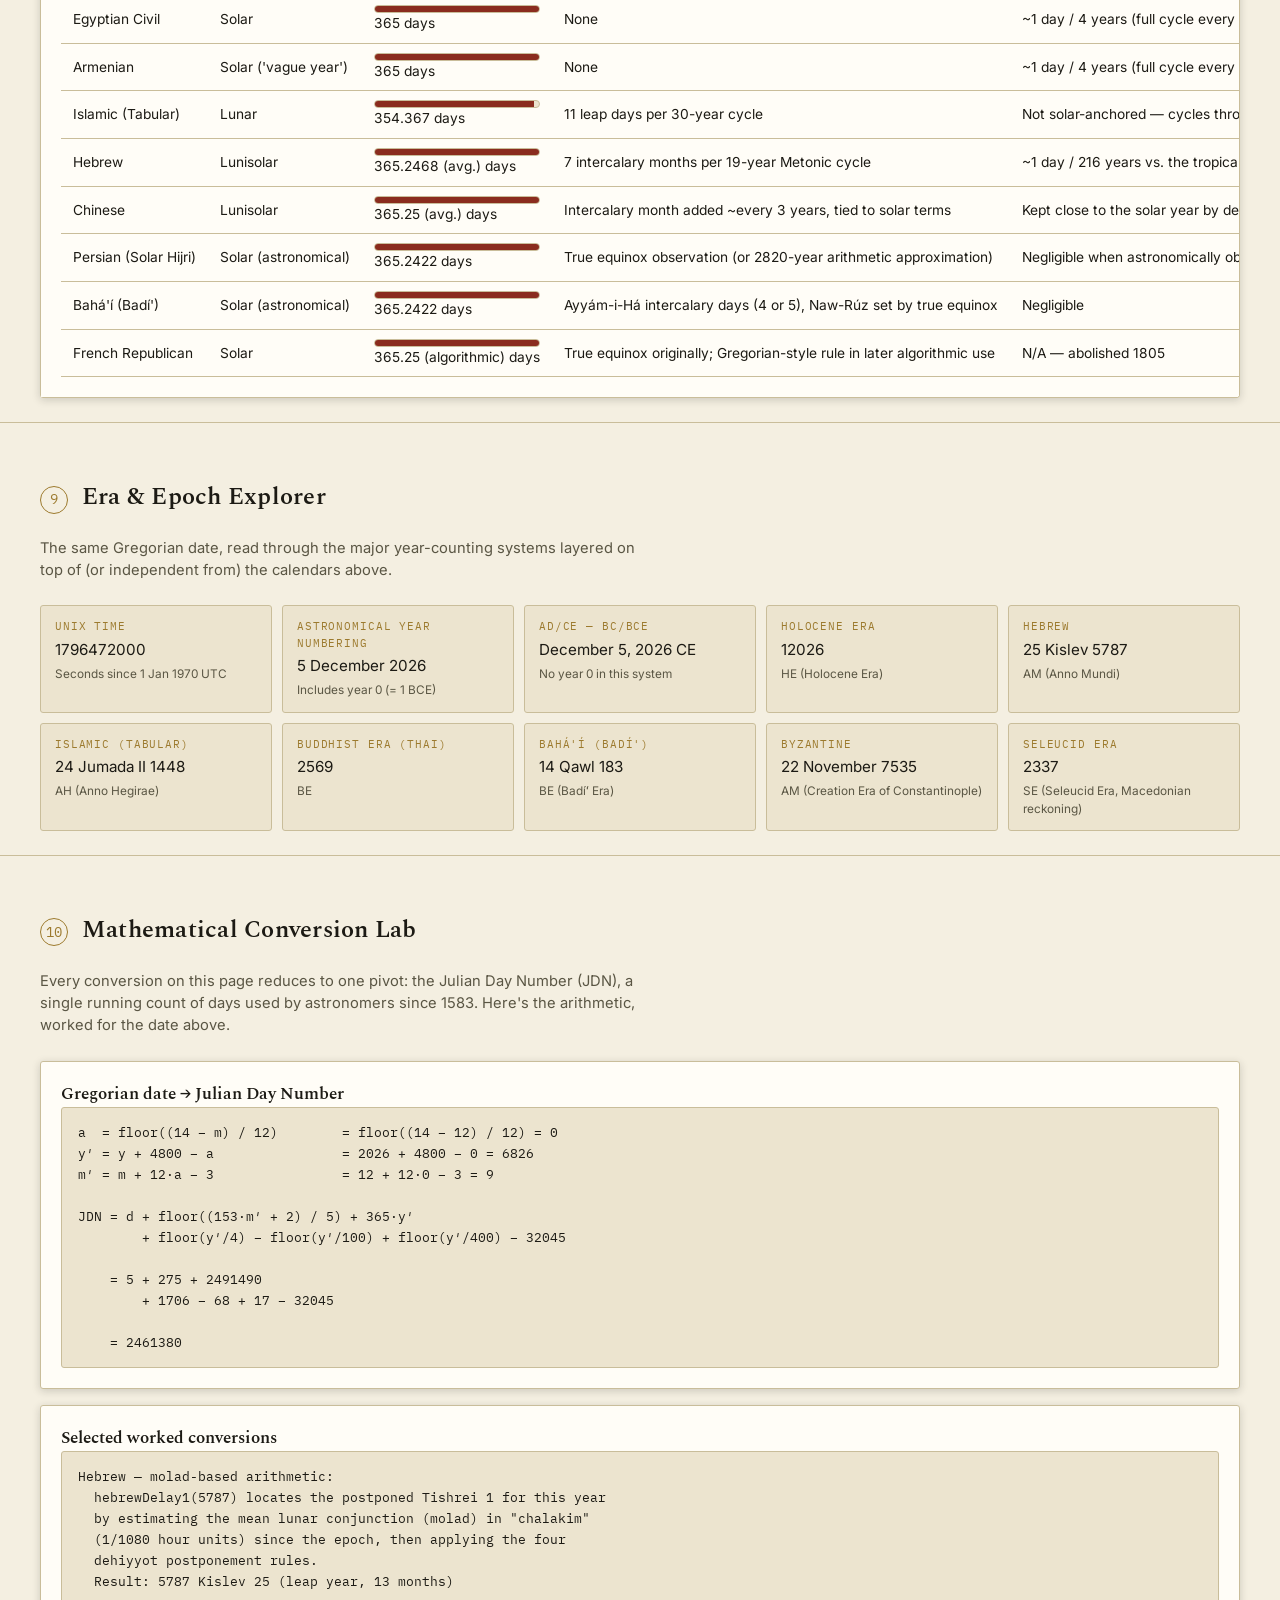
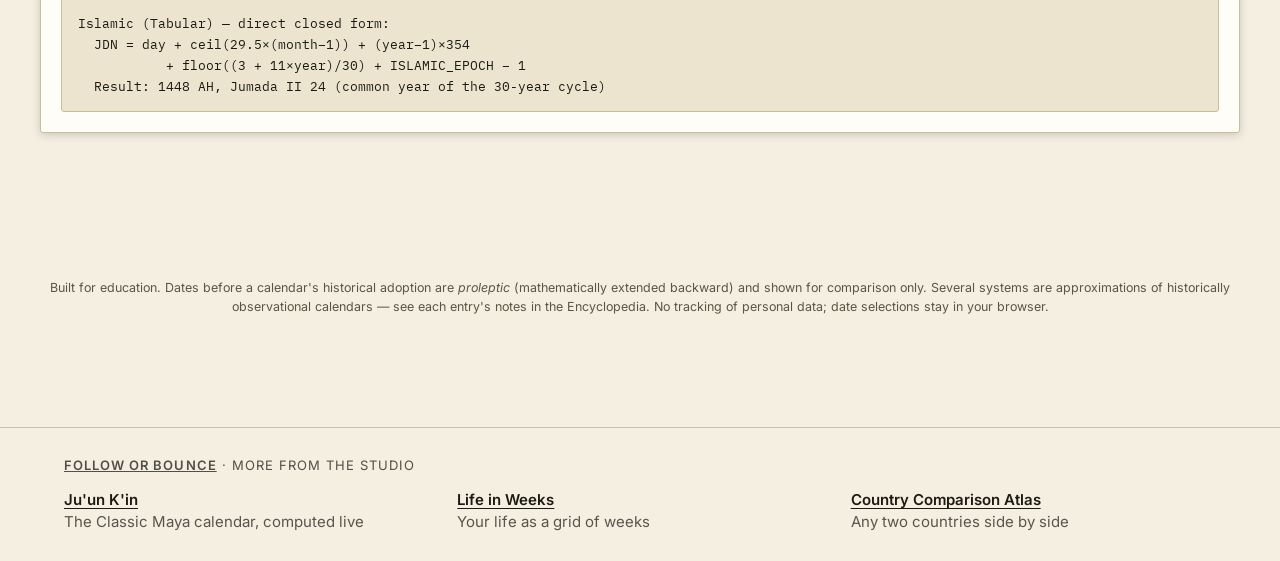
==== commit 836d0f70: "Today in every calendar, and a page on the 13-month calendar today.html shows today's date in 29 sys" ====
--- a/index.html
+++ b/index.html
@@ -50,6 +50,8 @@
       <a href="#comparison">Comparison</a>
       <a href="#eras">Eras &amp; Epochs</a>
       <a href="#mathlab">Math Lab</a>
+      <a href="today">Today in every calendar</a>
+      <a href="thirteen-months">13 Months</a>
       <a href="timezones.html">Timezone Map</a>
     </nav>
     <button class="theme-toggle" id="themeToggle" type="button" aria-label="Toggle dark/light theme">◐ Theme</button>
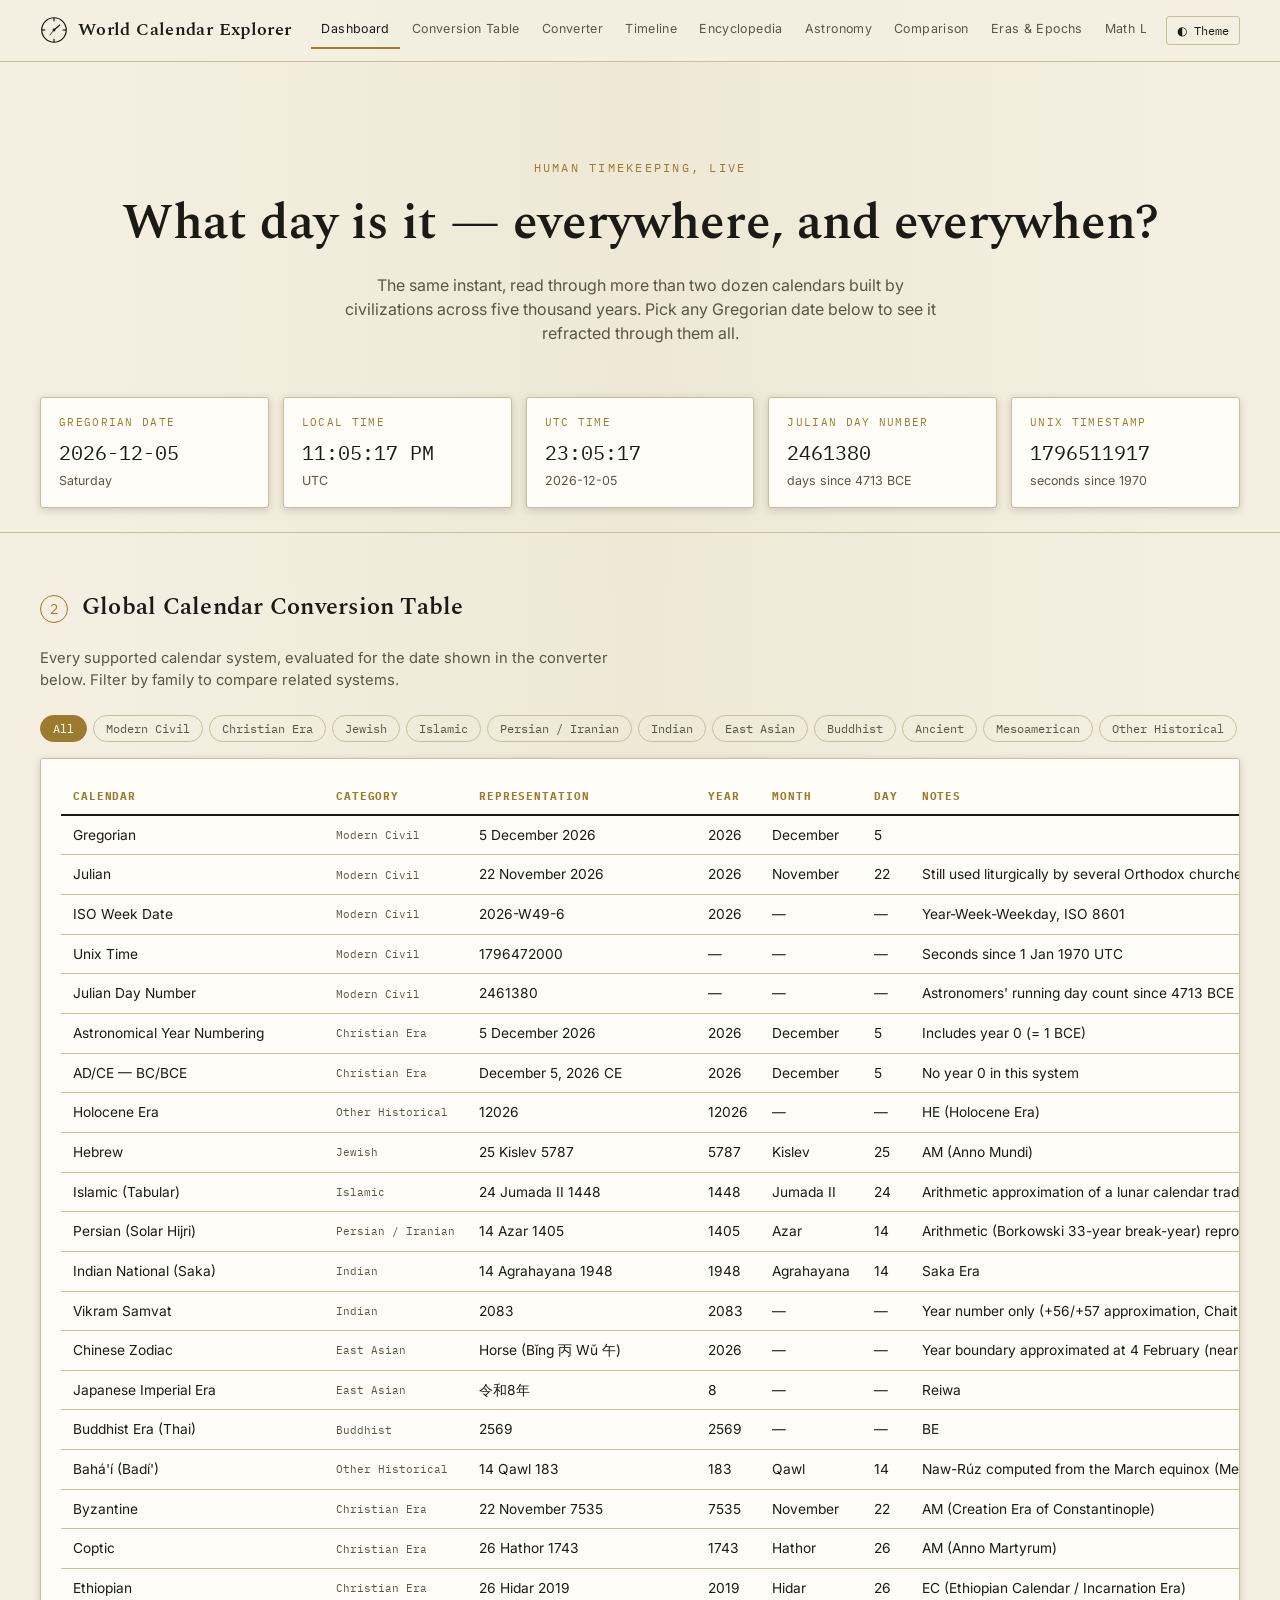
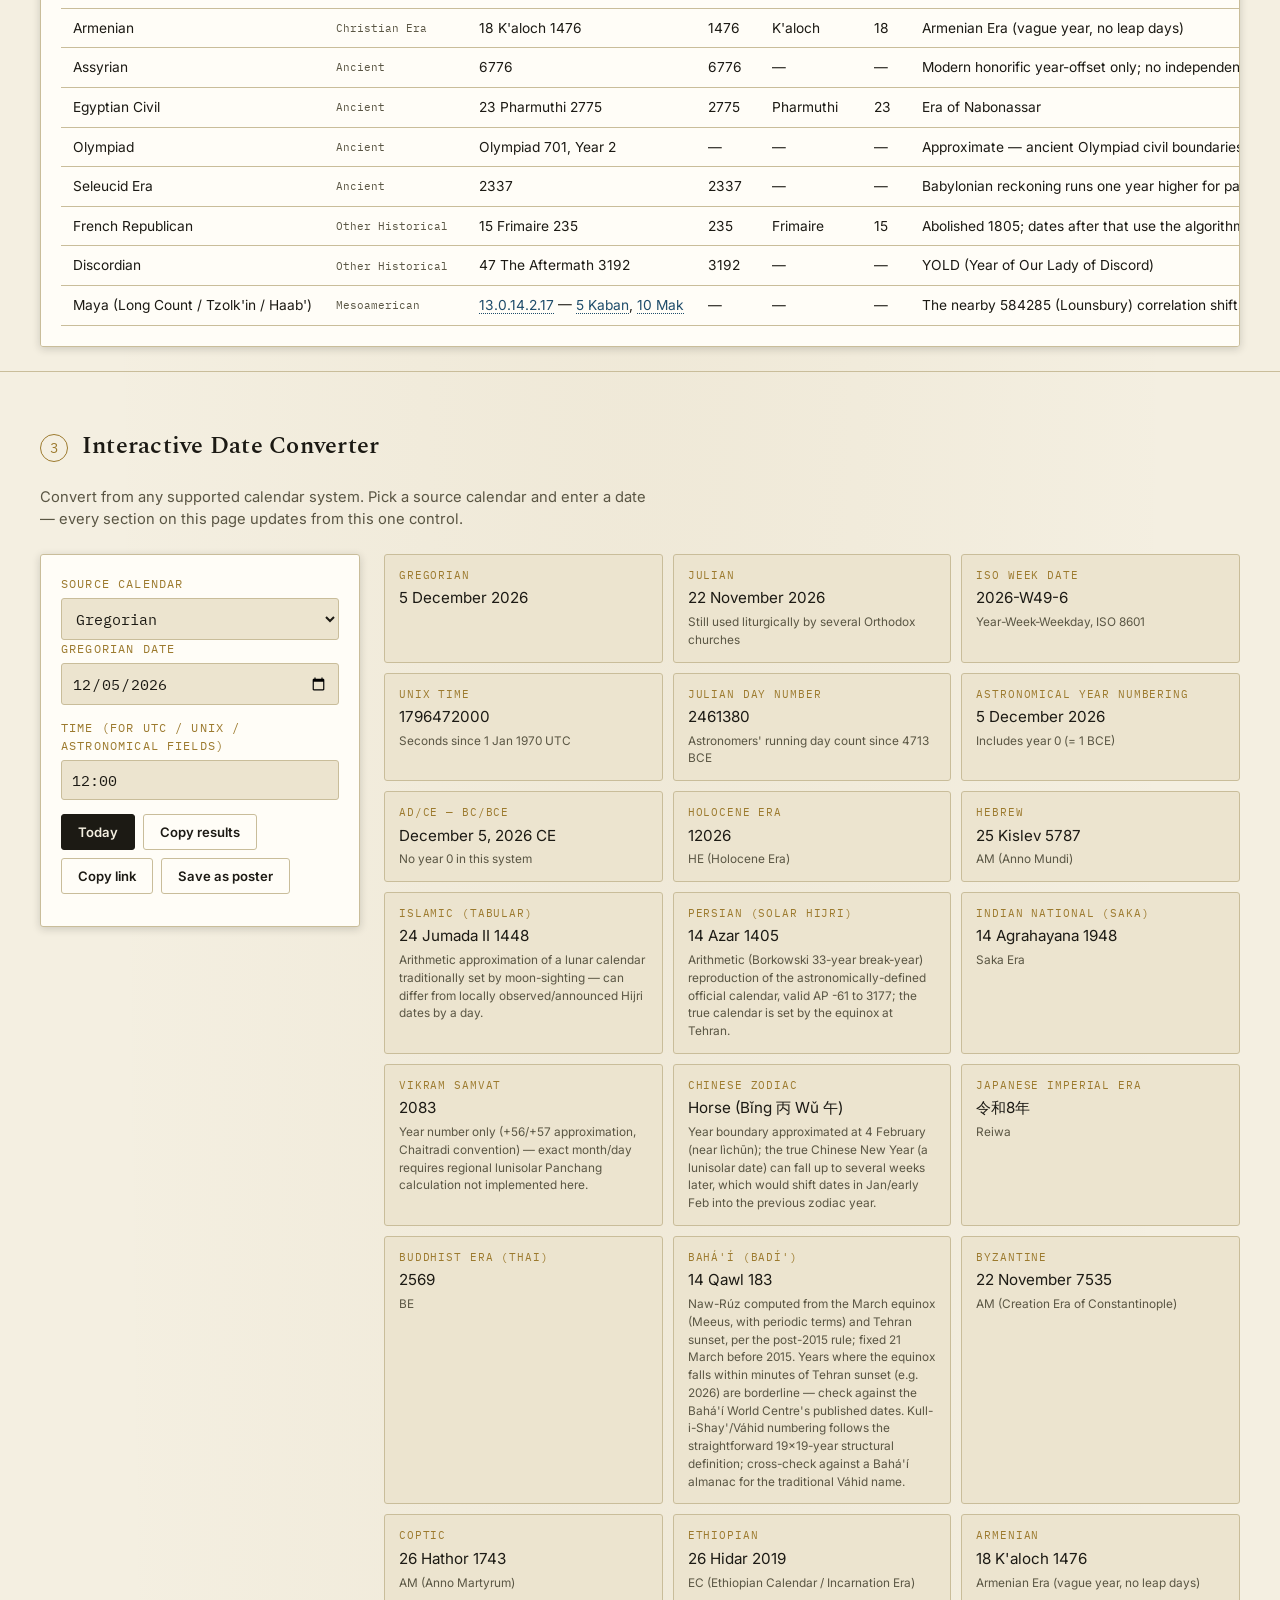
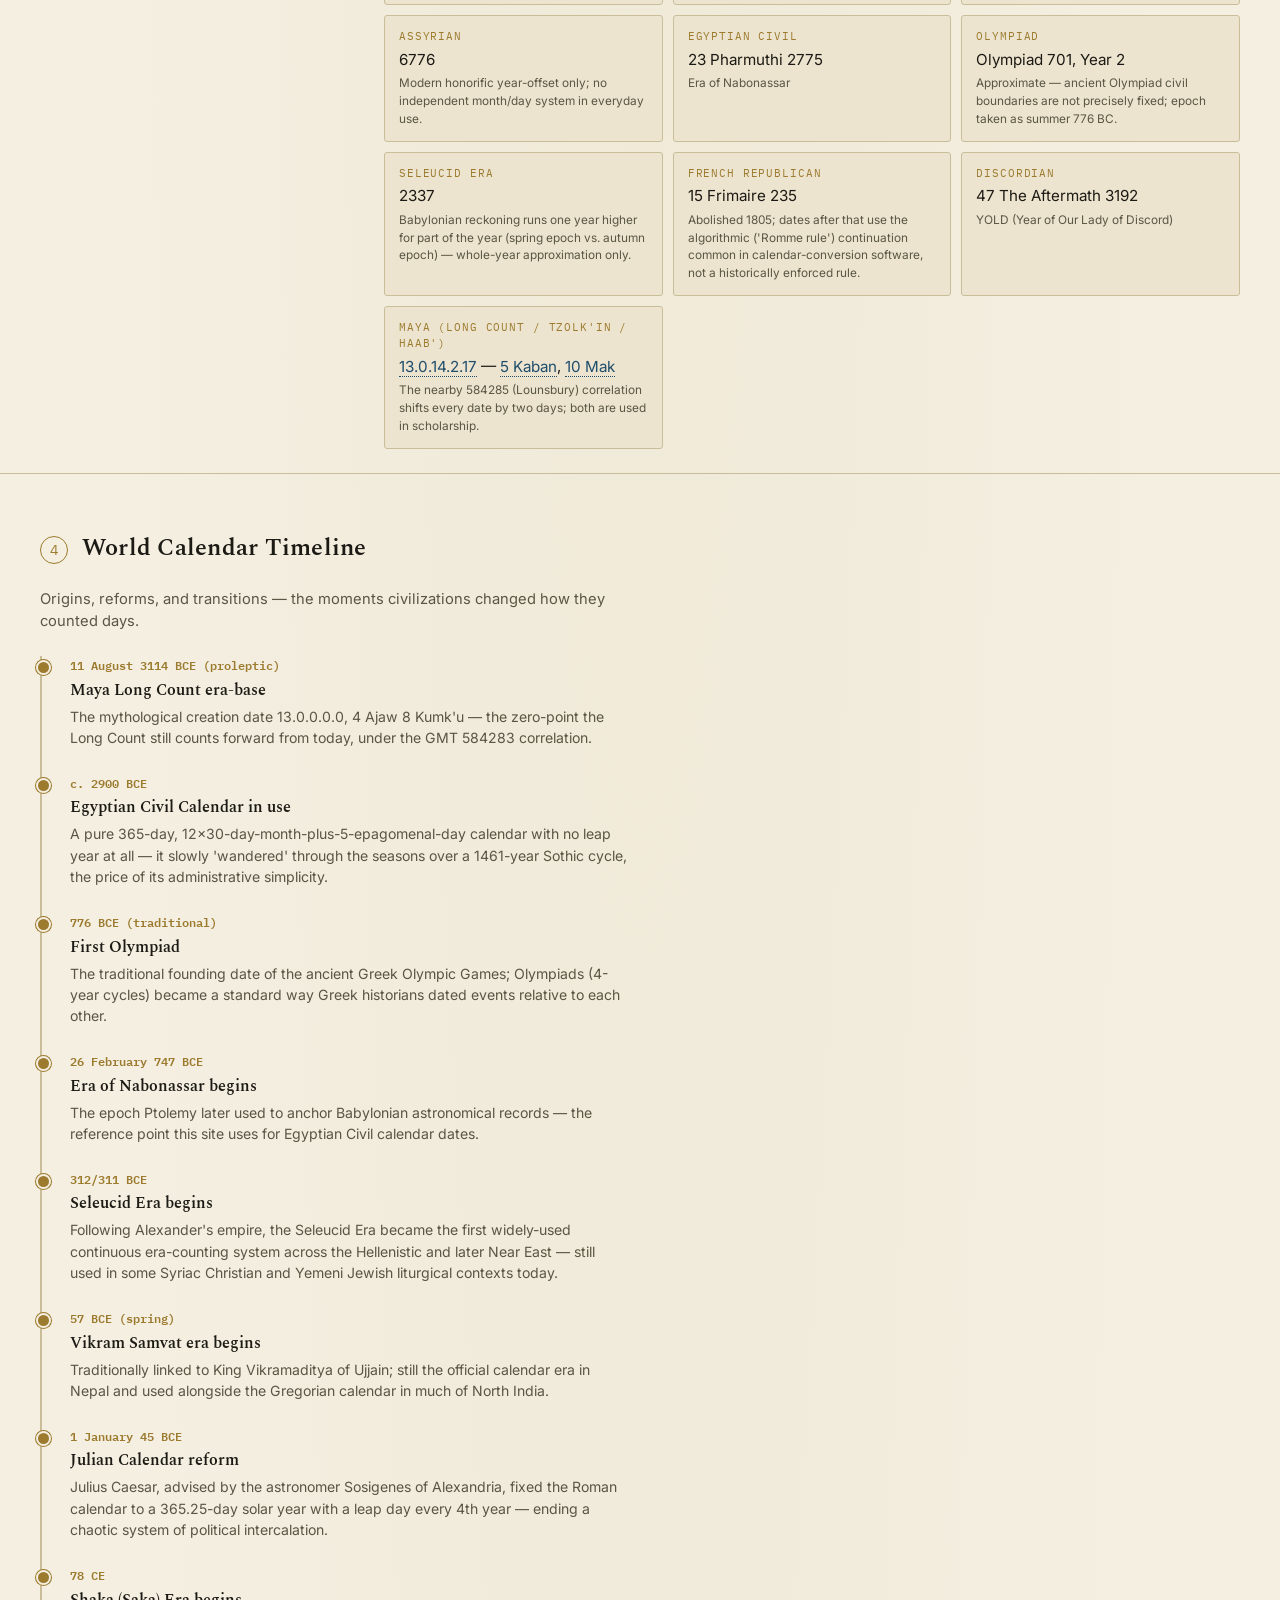
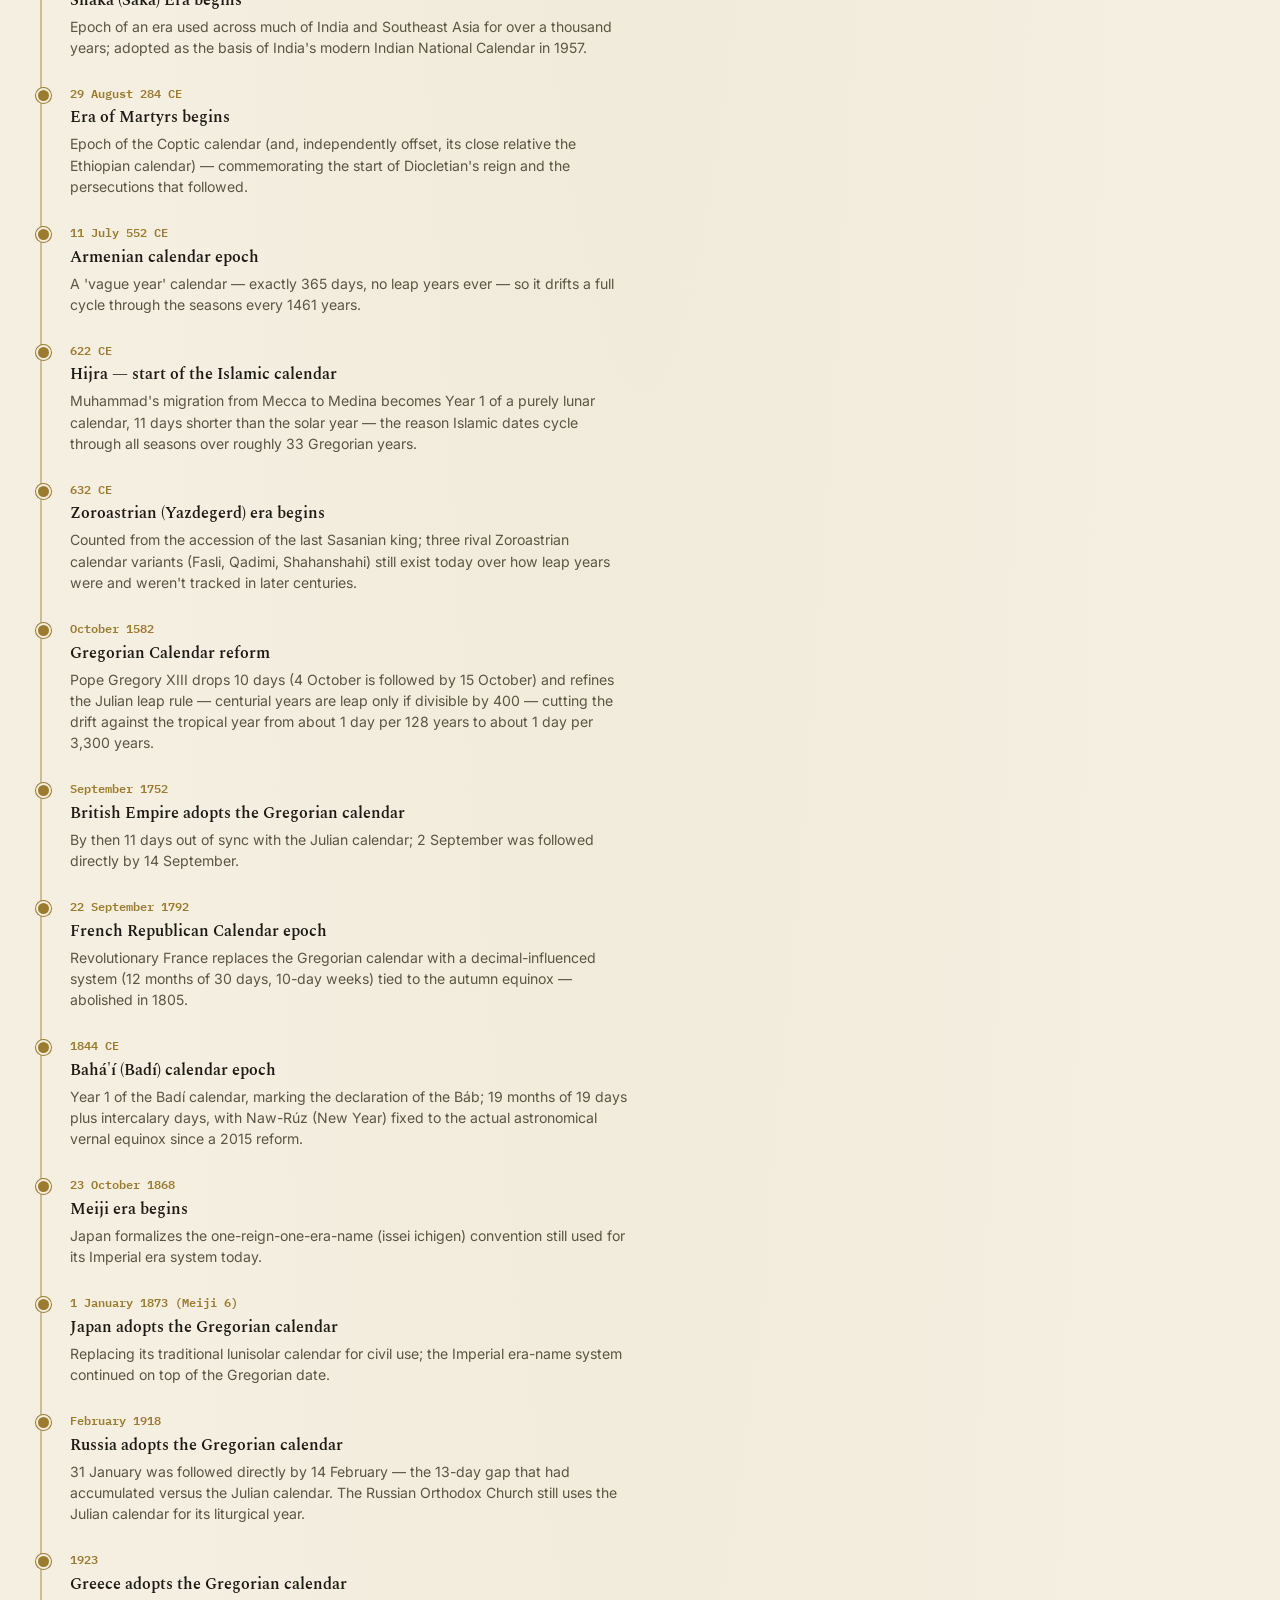
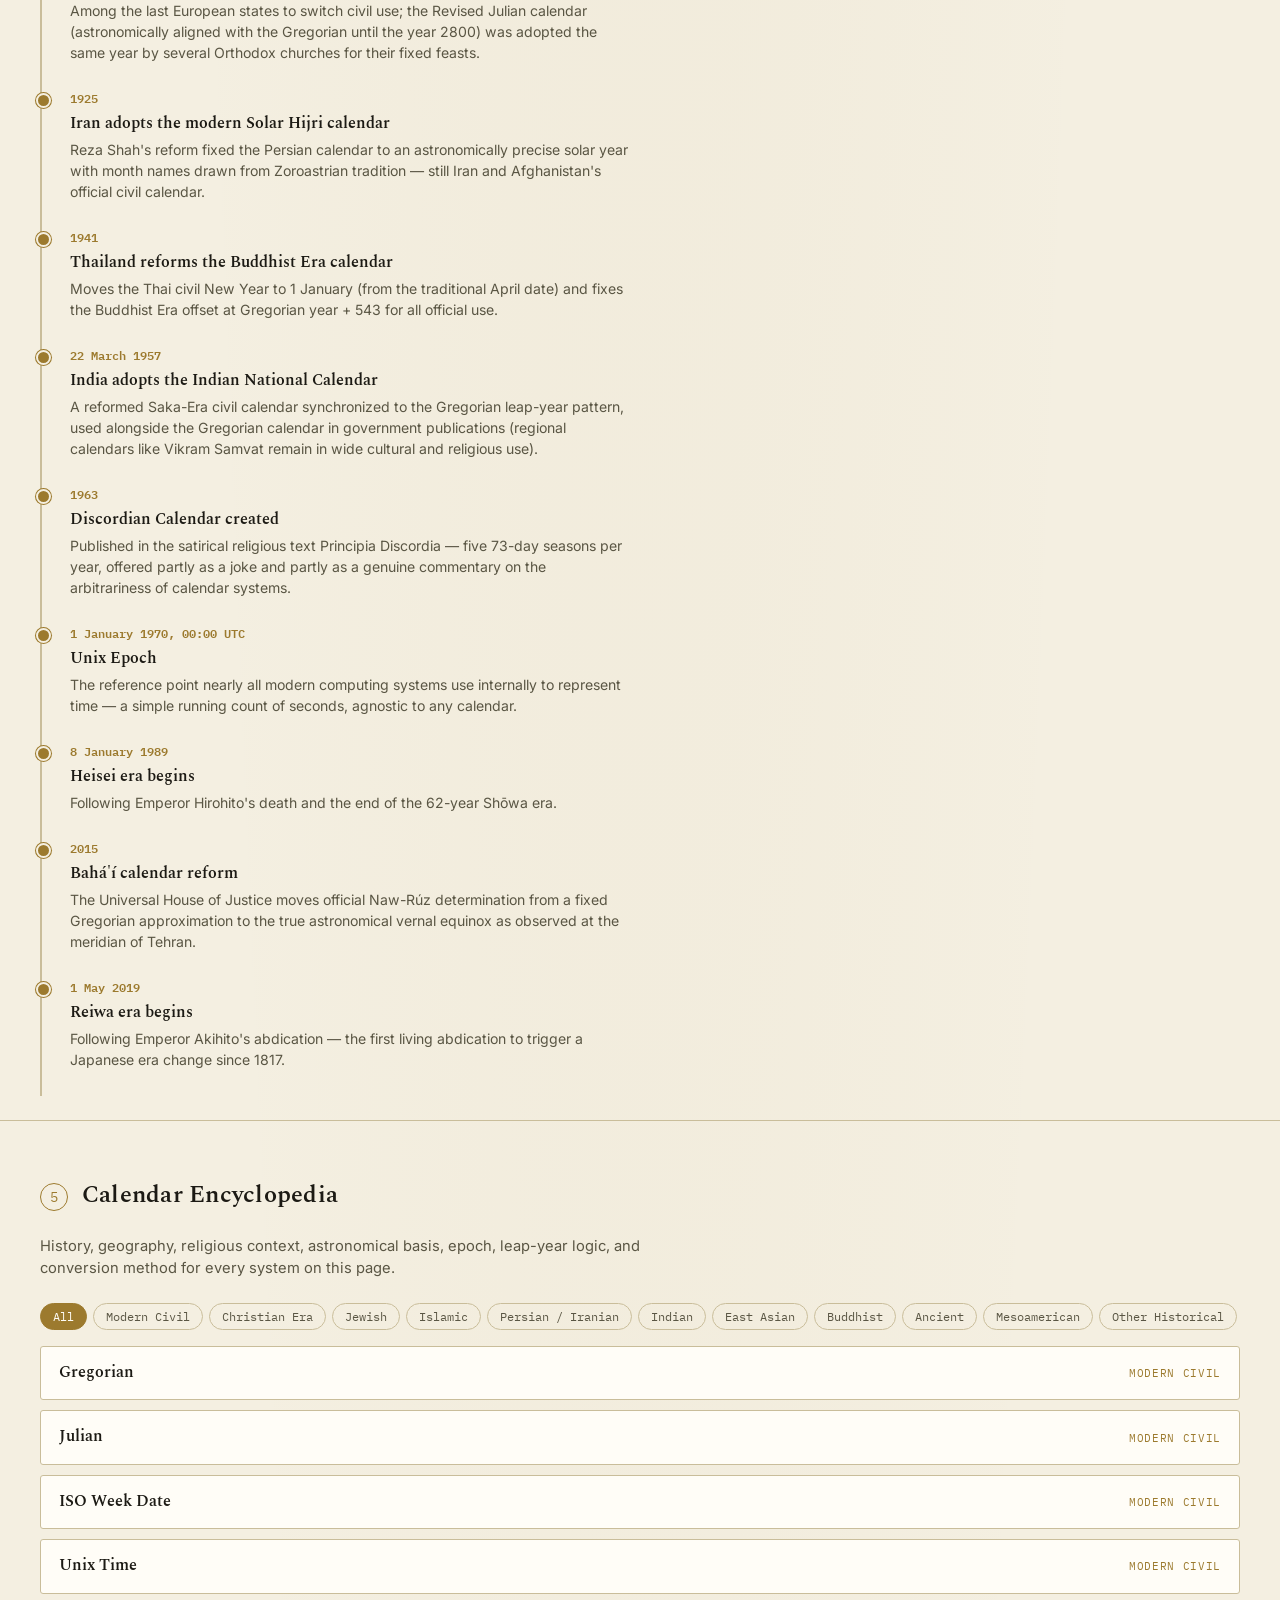
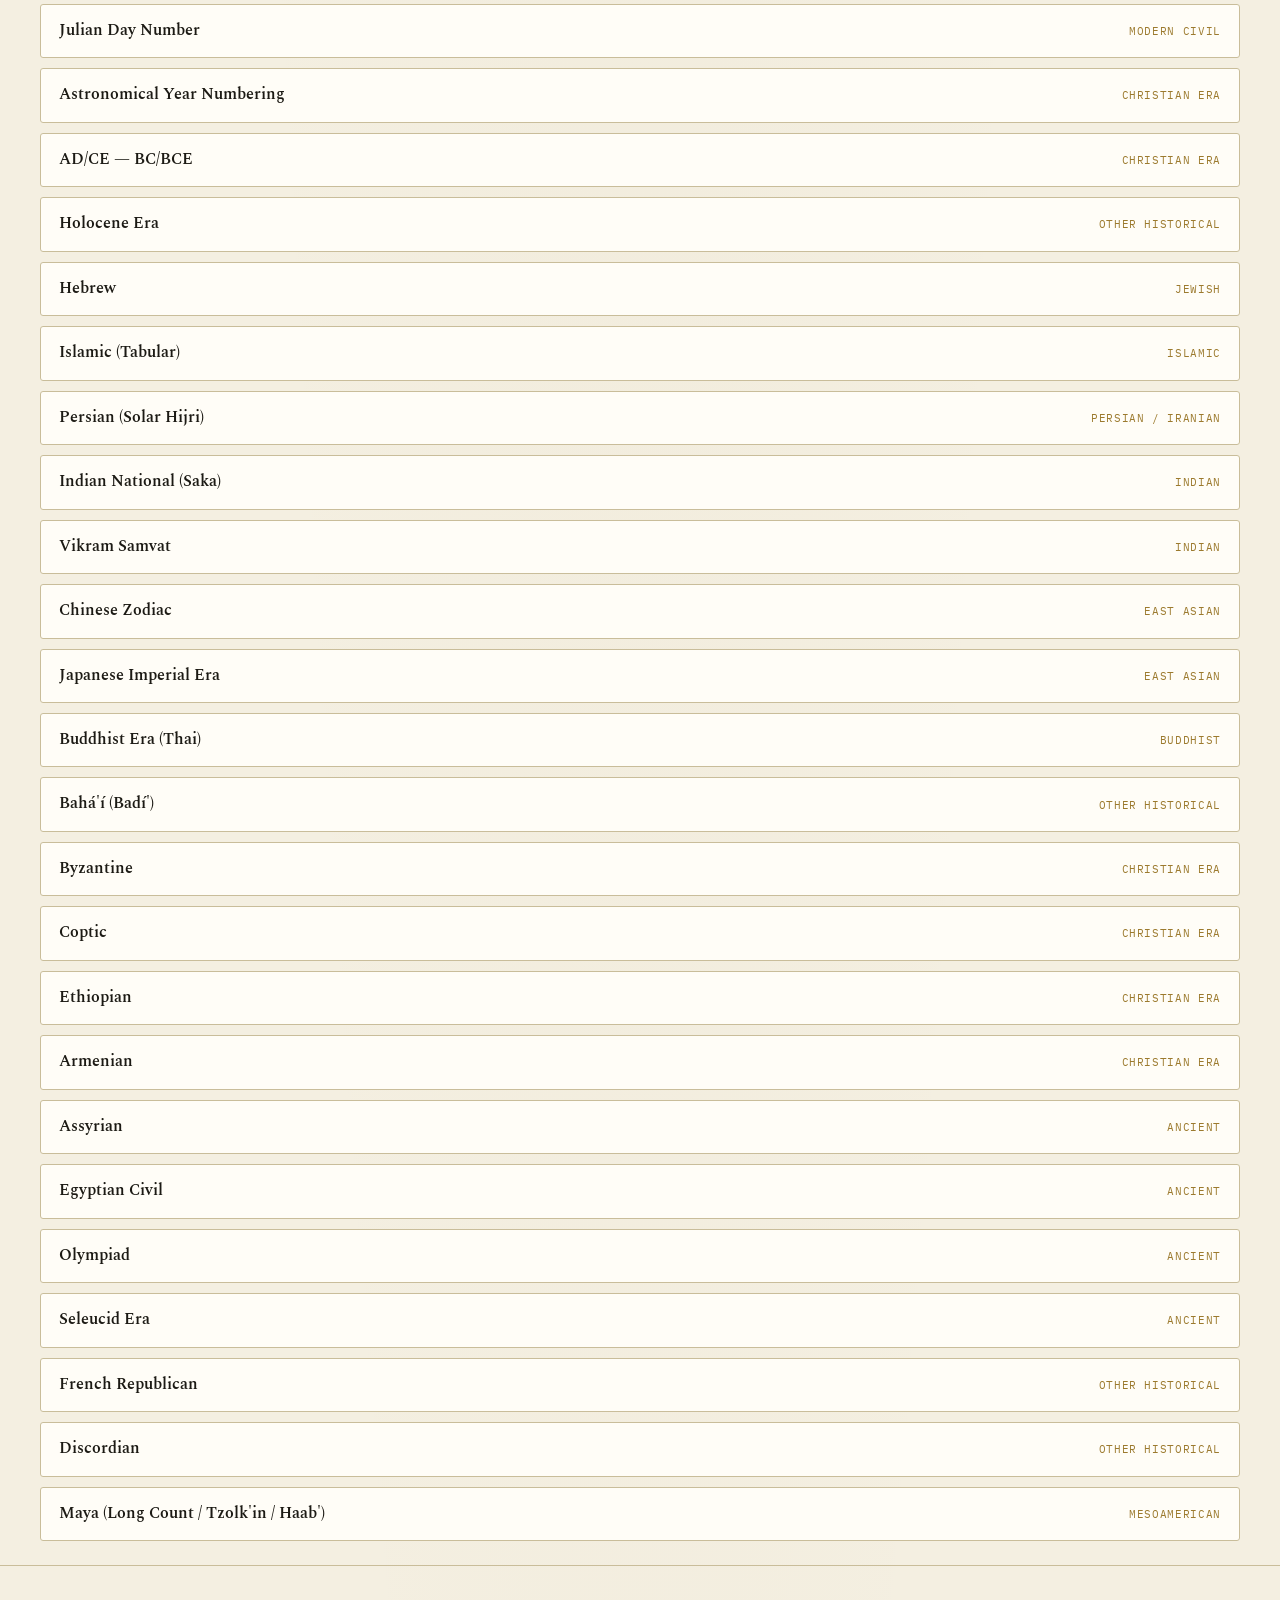
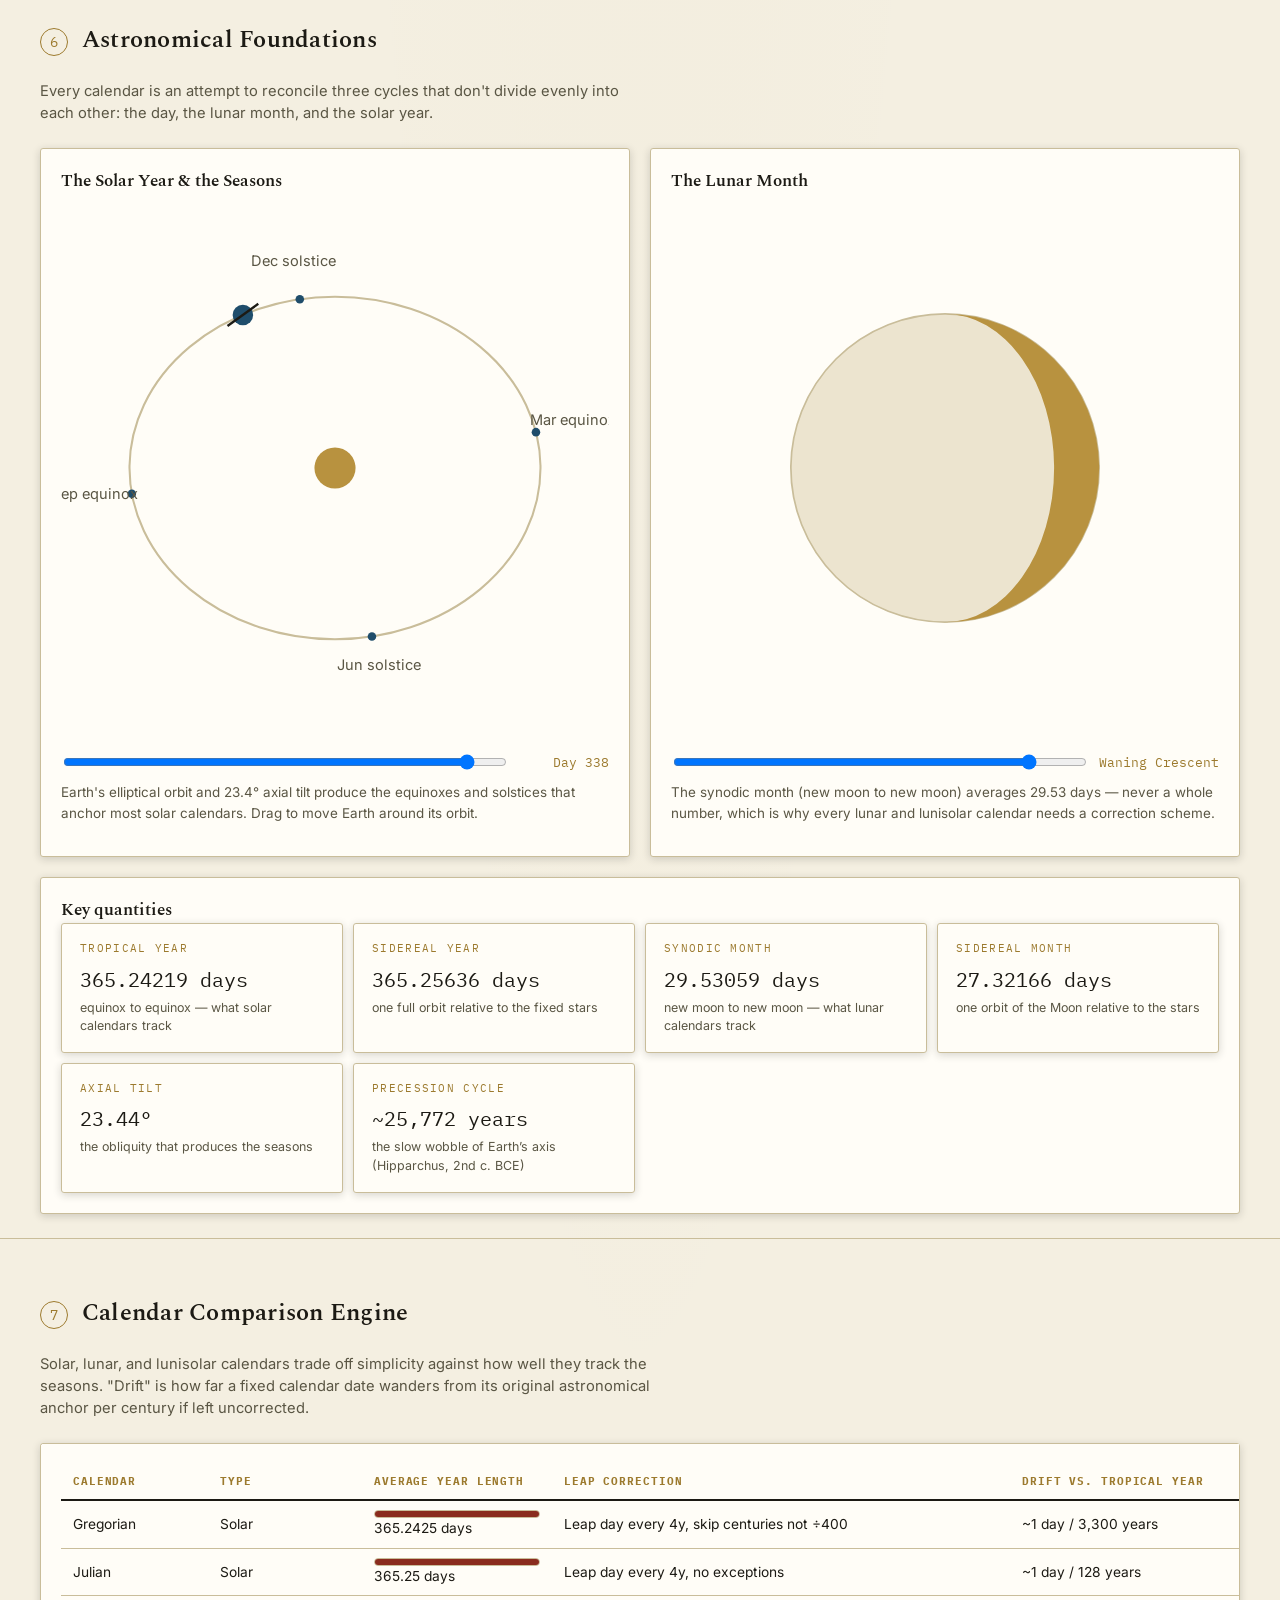
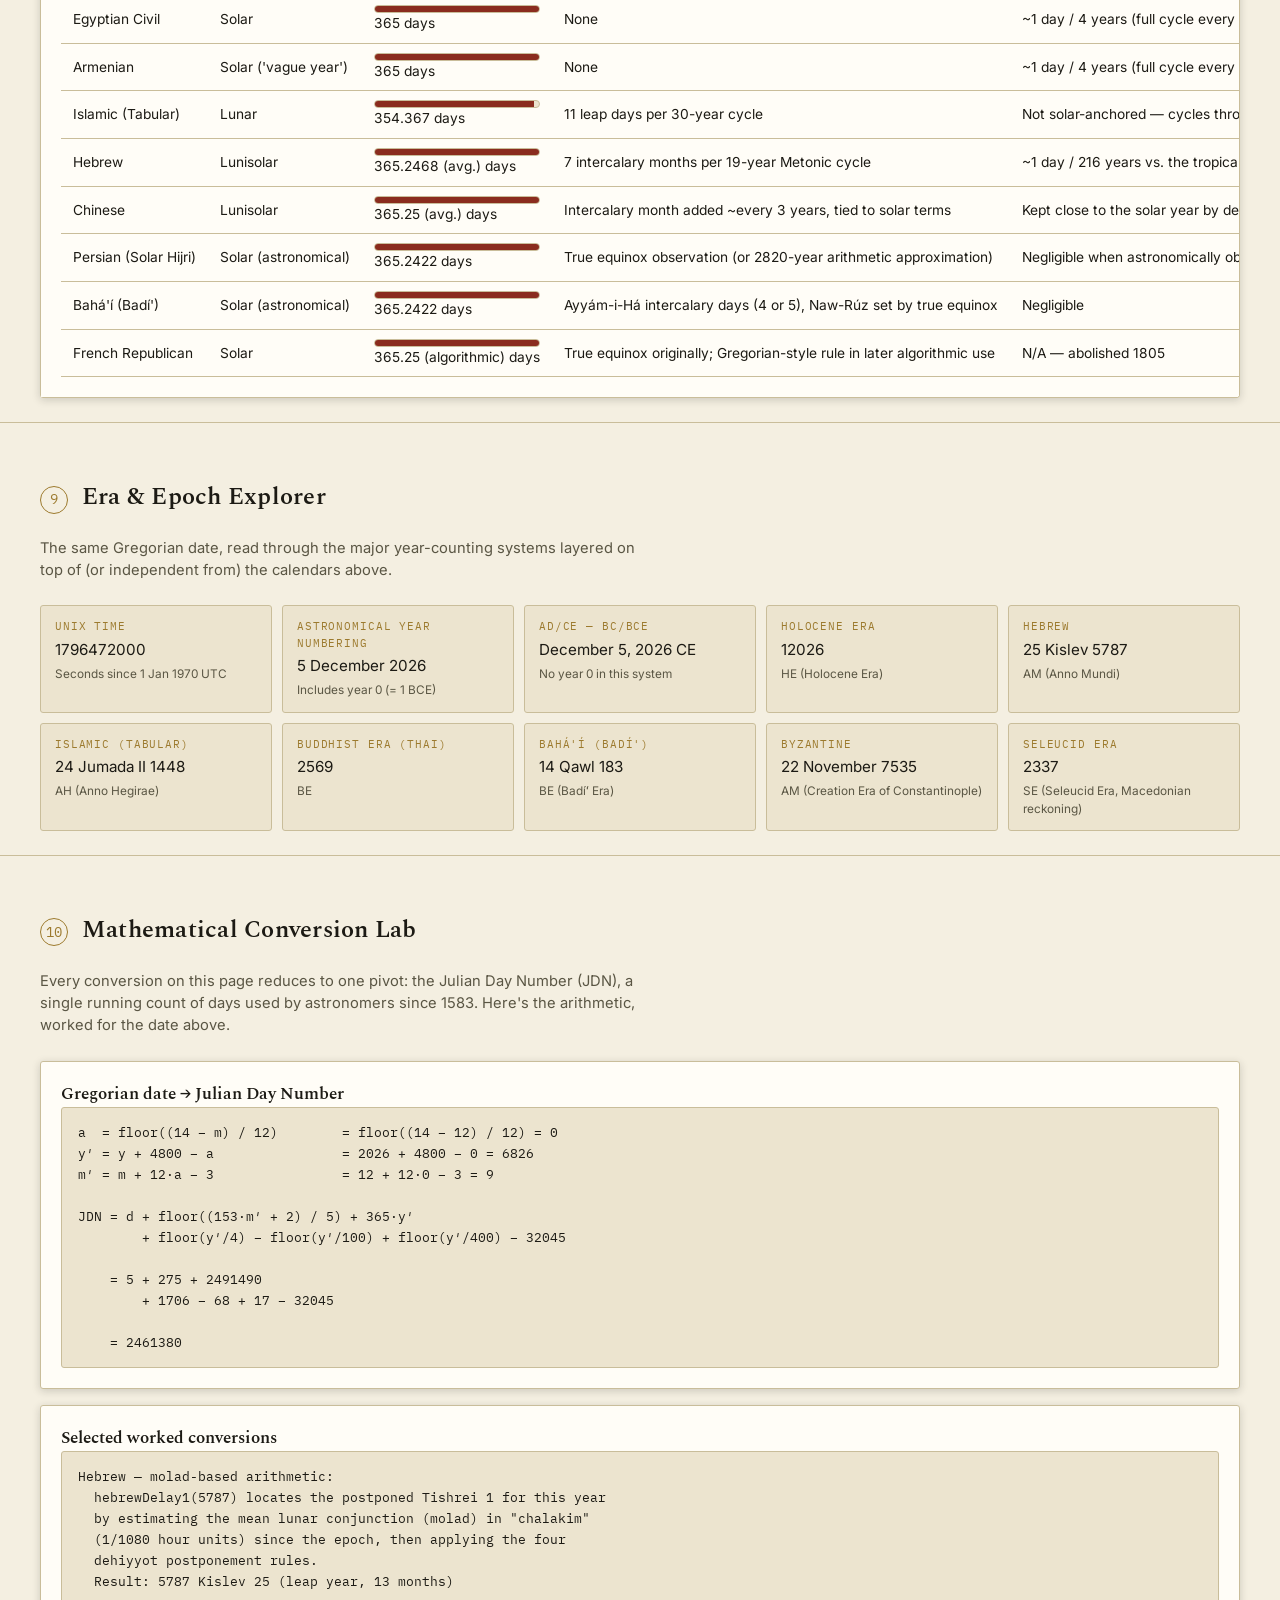
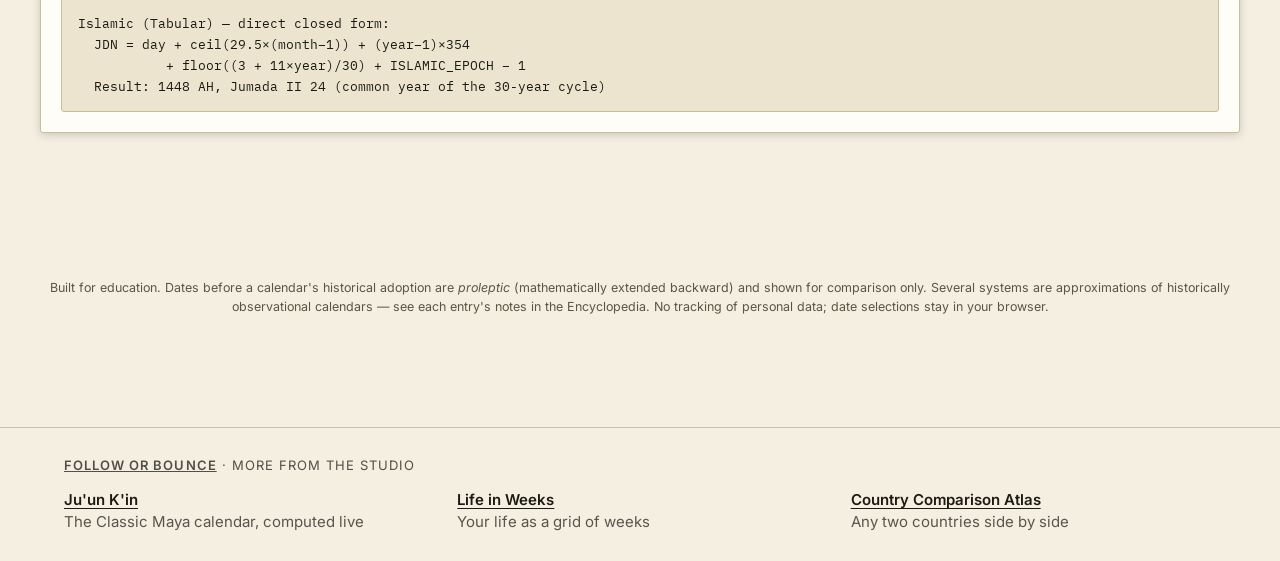
==== commit 0e2af7cc: "Google Analytics tag (GA4, G-CE86H6X7Z7) on every page Co-Authored-By: Claude Opus 5.5 <noreply@anth" ====
--- a/index.html
+++ b/index.html
@@ -22,6 +22,8 @@
 <link href="https://fonts.googleapis.com/css2?family=IBM+Plex+Mono:wght@400;500;600&family=Inter:wght@400;500;600&family=Spectral:wght@500;600;700&display=swap" rel="stylesheet">
 <link rel="stylesheet" href="style.css">
 <script defer src="https://static.cloudflareinsights.com/beacon.min.js" data-cf-beacon='{"token": "bba4e16a7d9b4d9985eda0cda2624e60"}'></script>
+<!-- fob-ga --><script async src="https://www.googletagmanager.com/gtag/js?id=G-CE86H6X7Z7"></script>
+<script>window.dataLayer=window.dataLayer||[];function gtag(){dataLayer.push(arguments);}gtag('js',new Date());gtag('config','G-CE86H6X7Z7');</script><!-- /fob-ga -->
 </head>
 <body>
 
